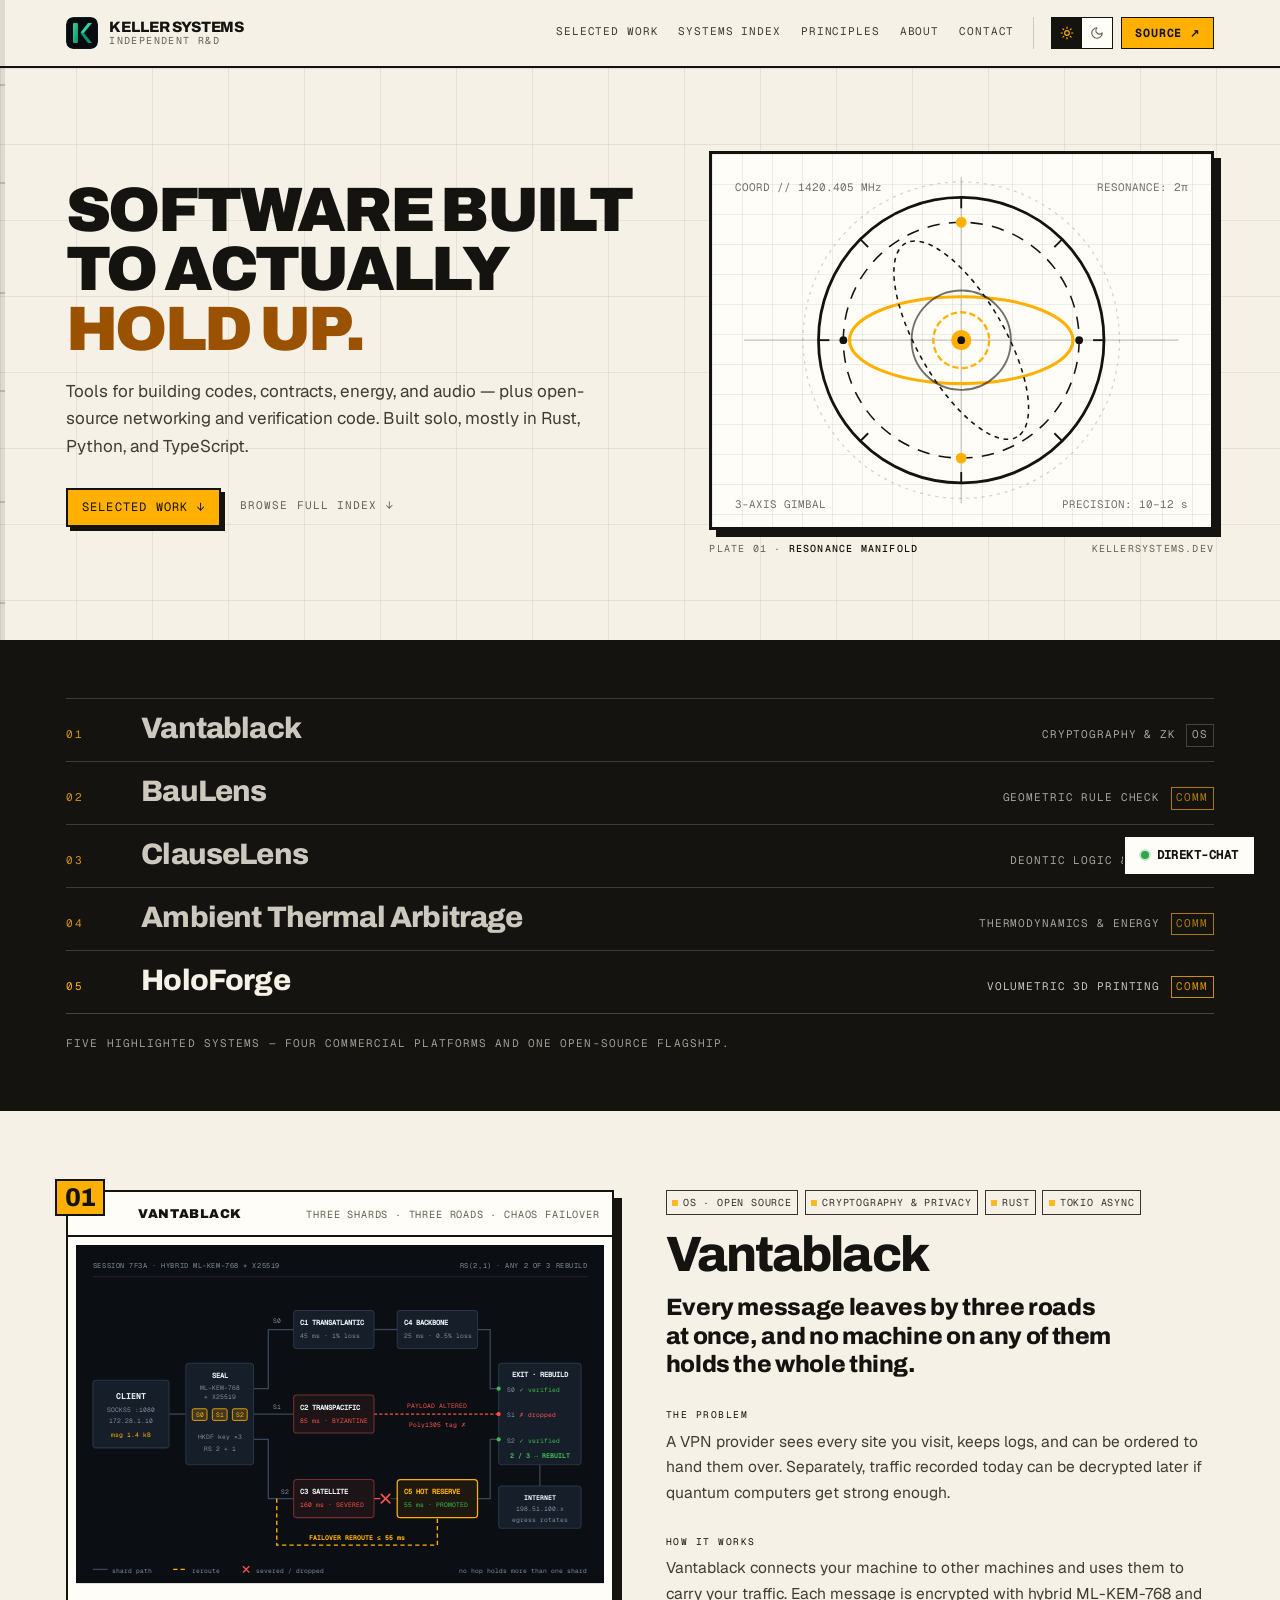
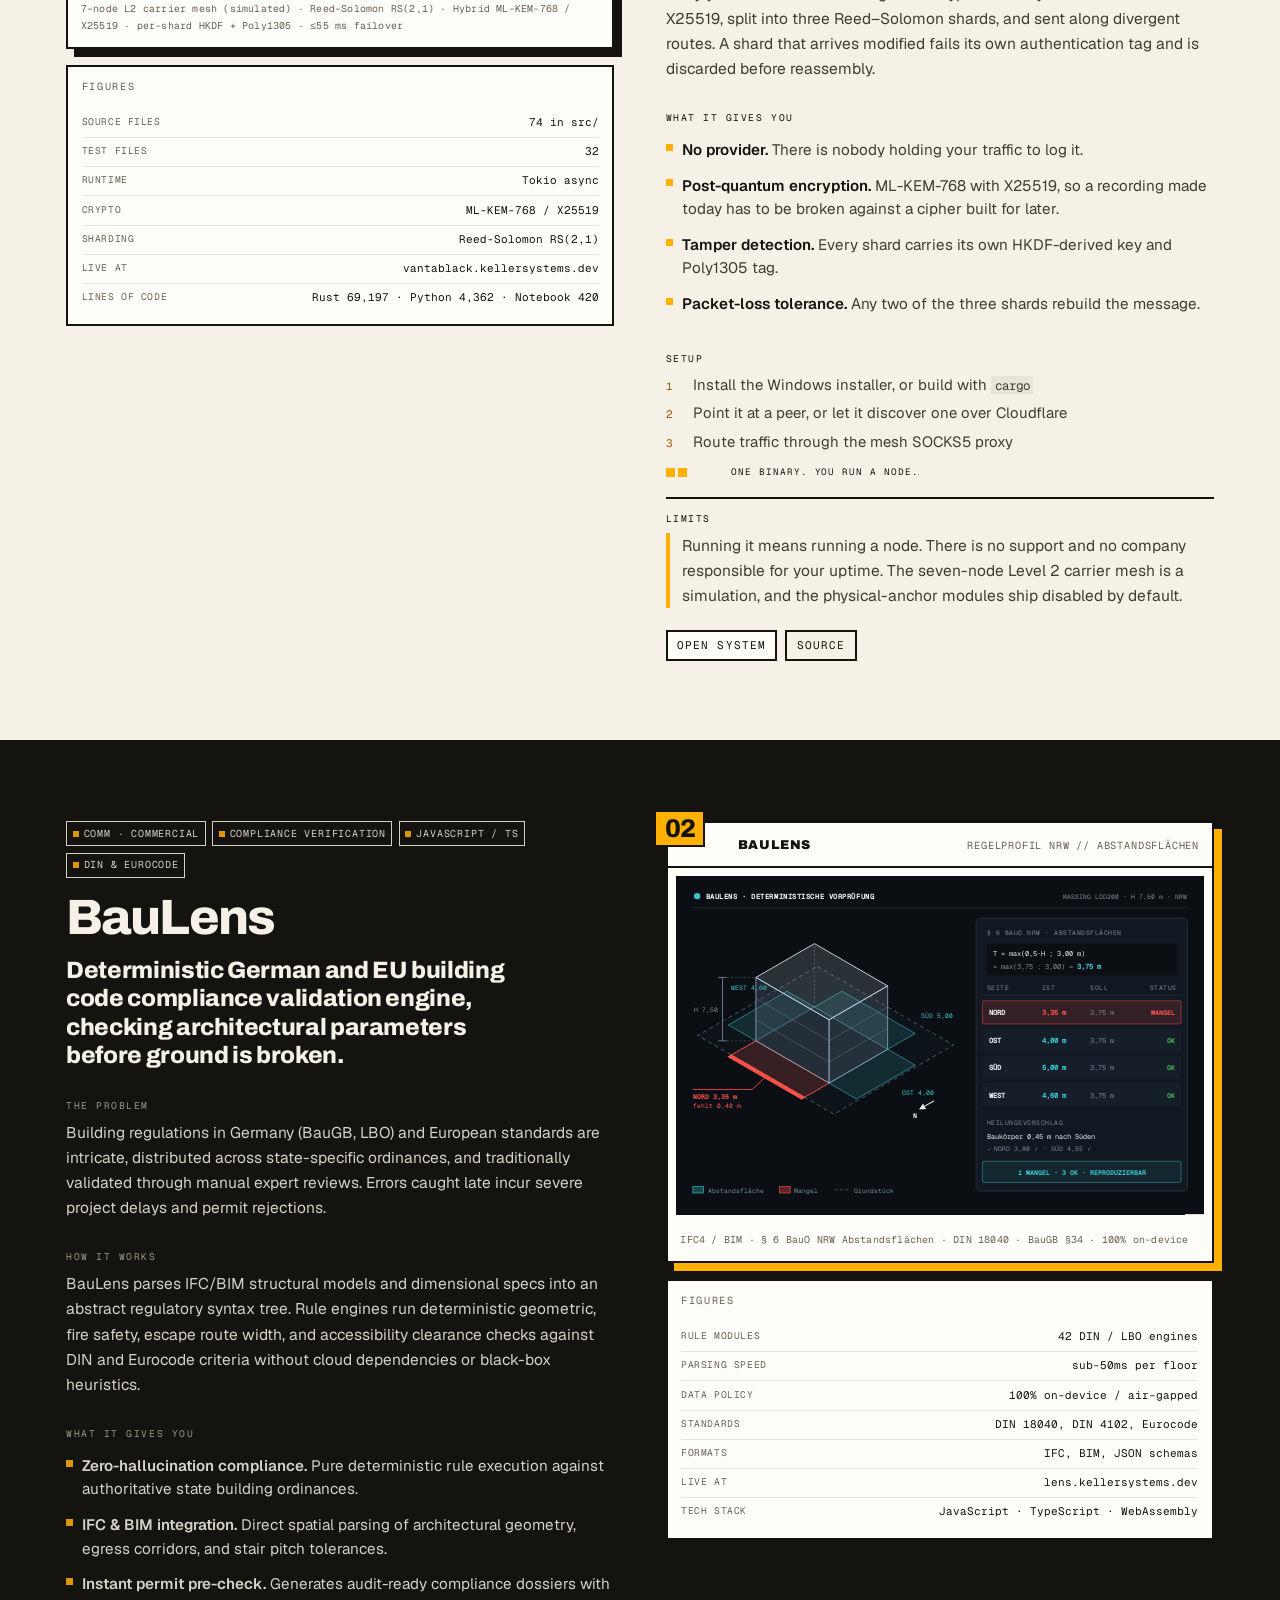
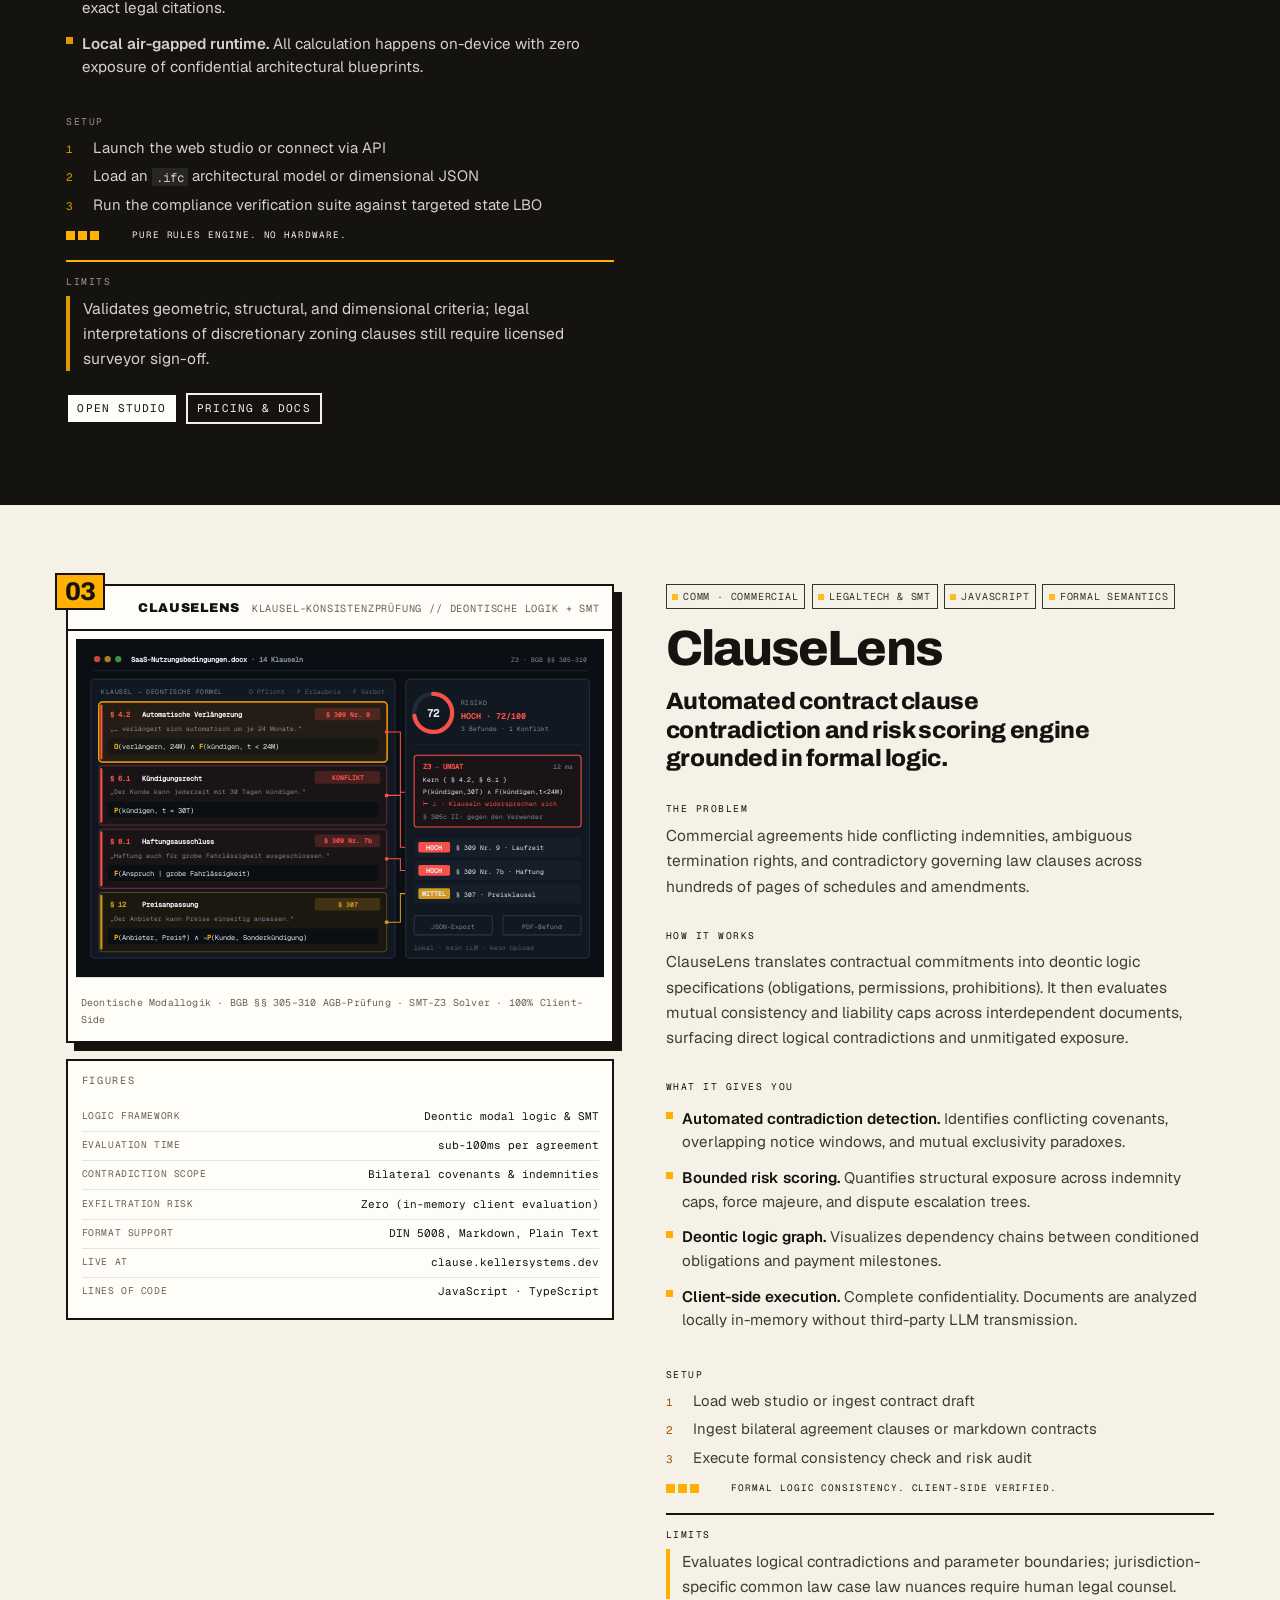
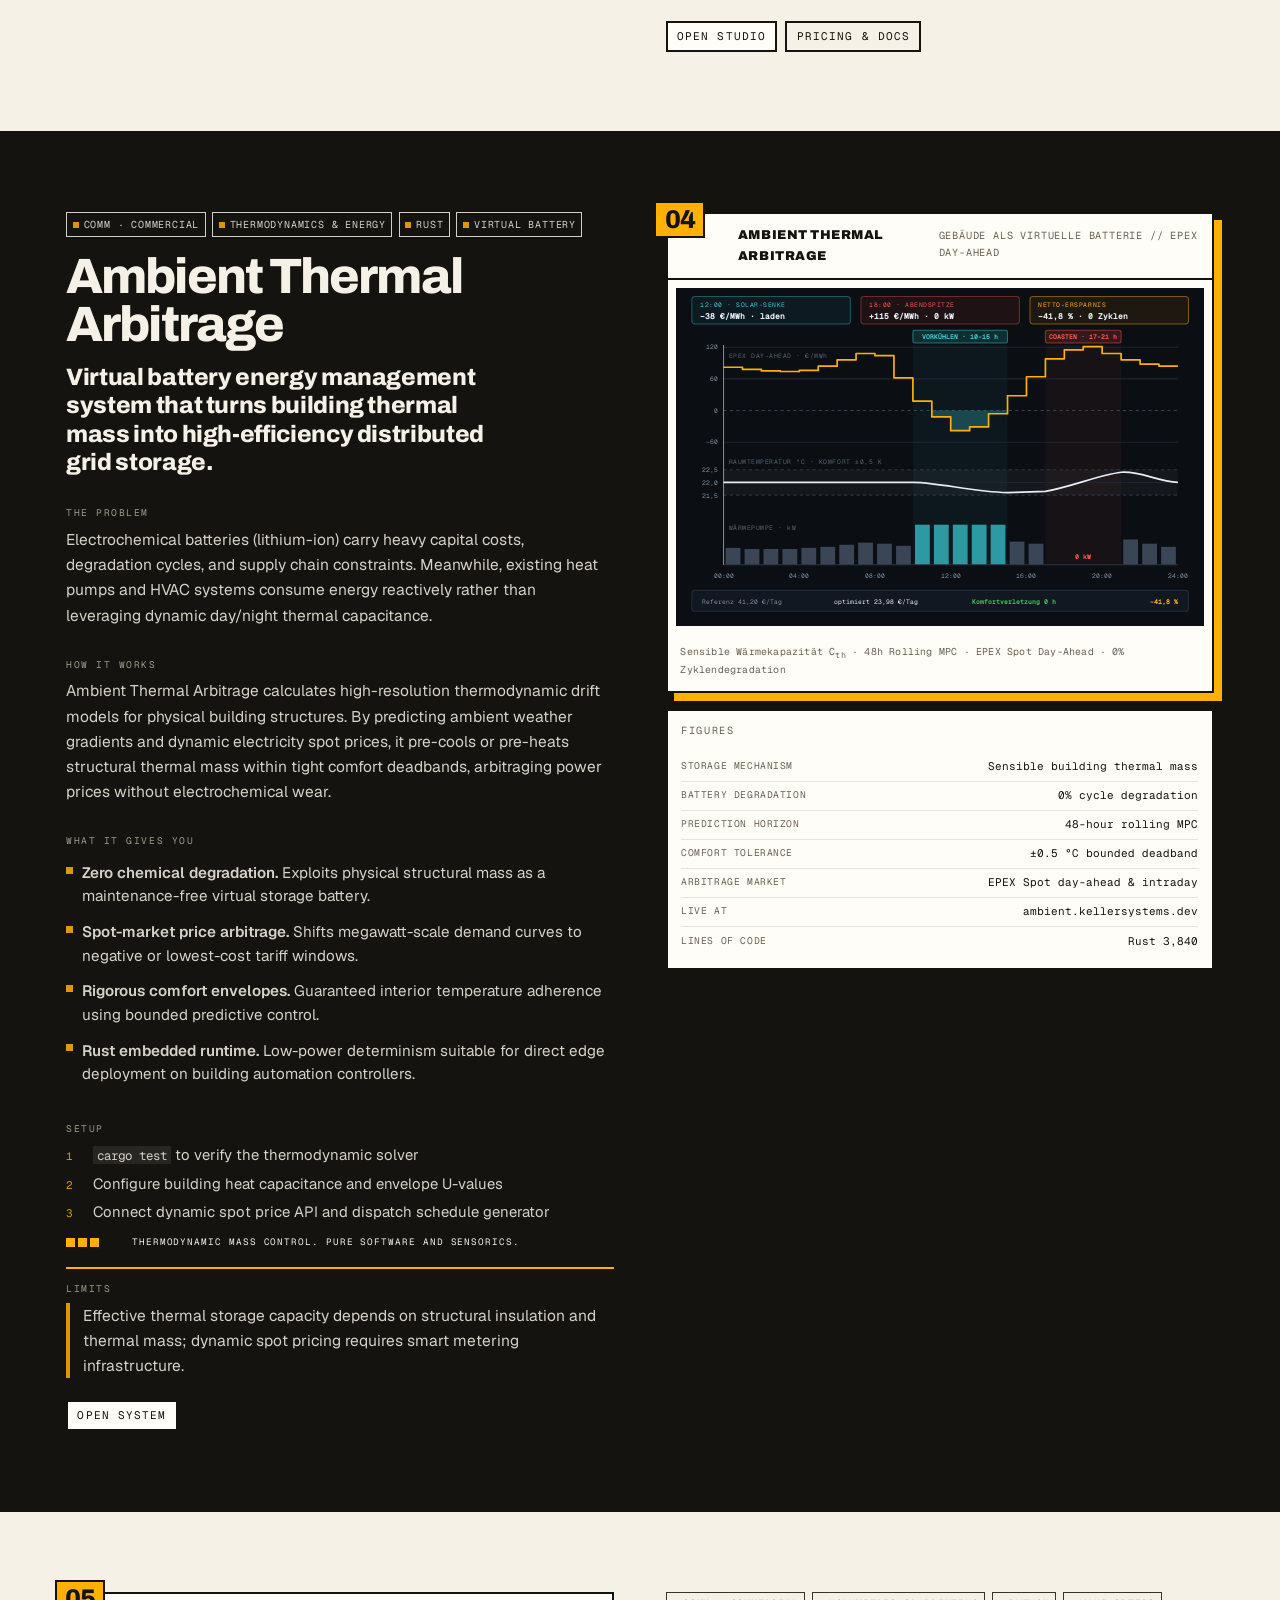
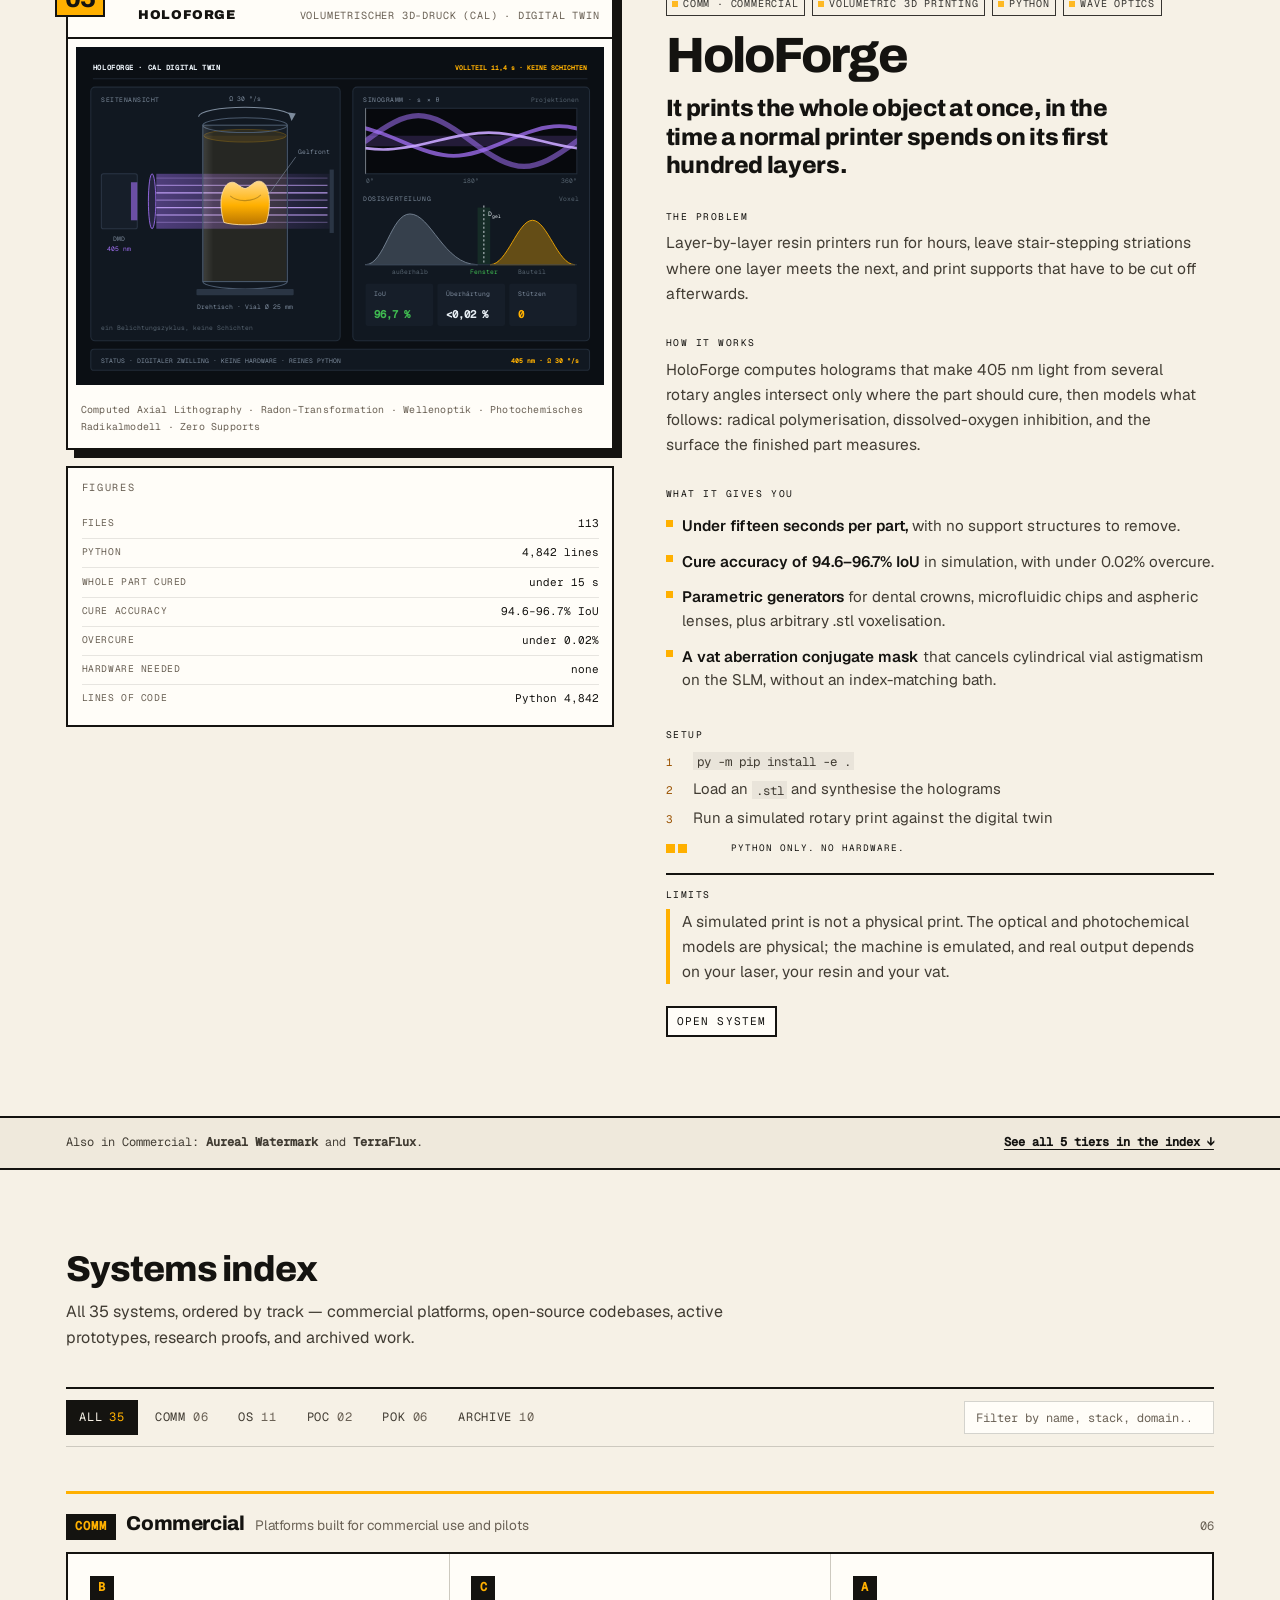
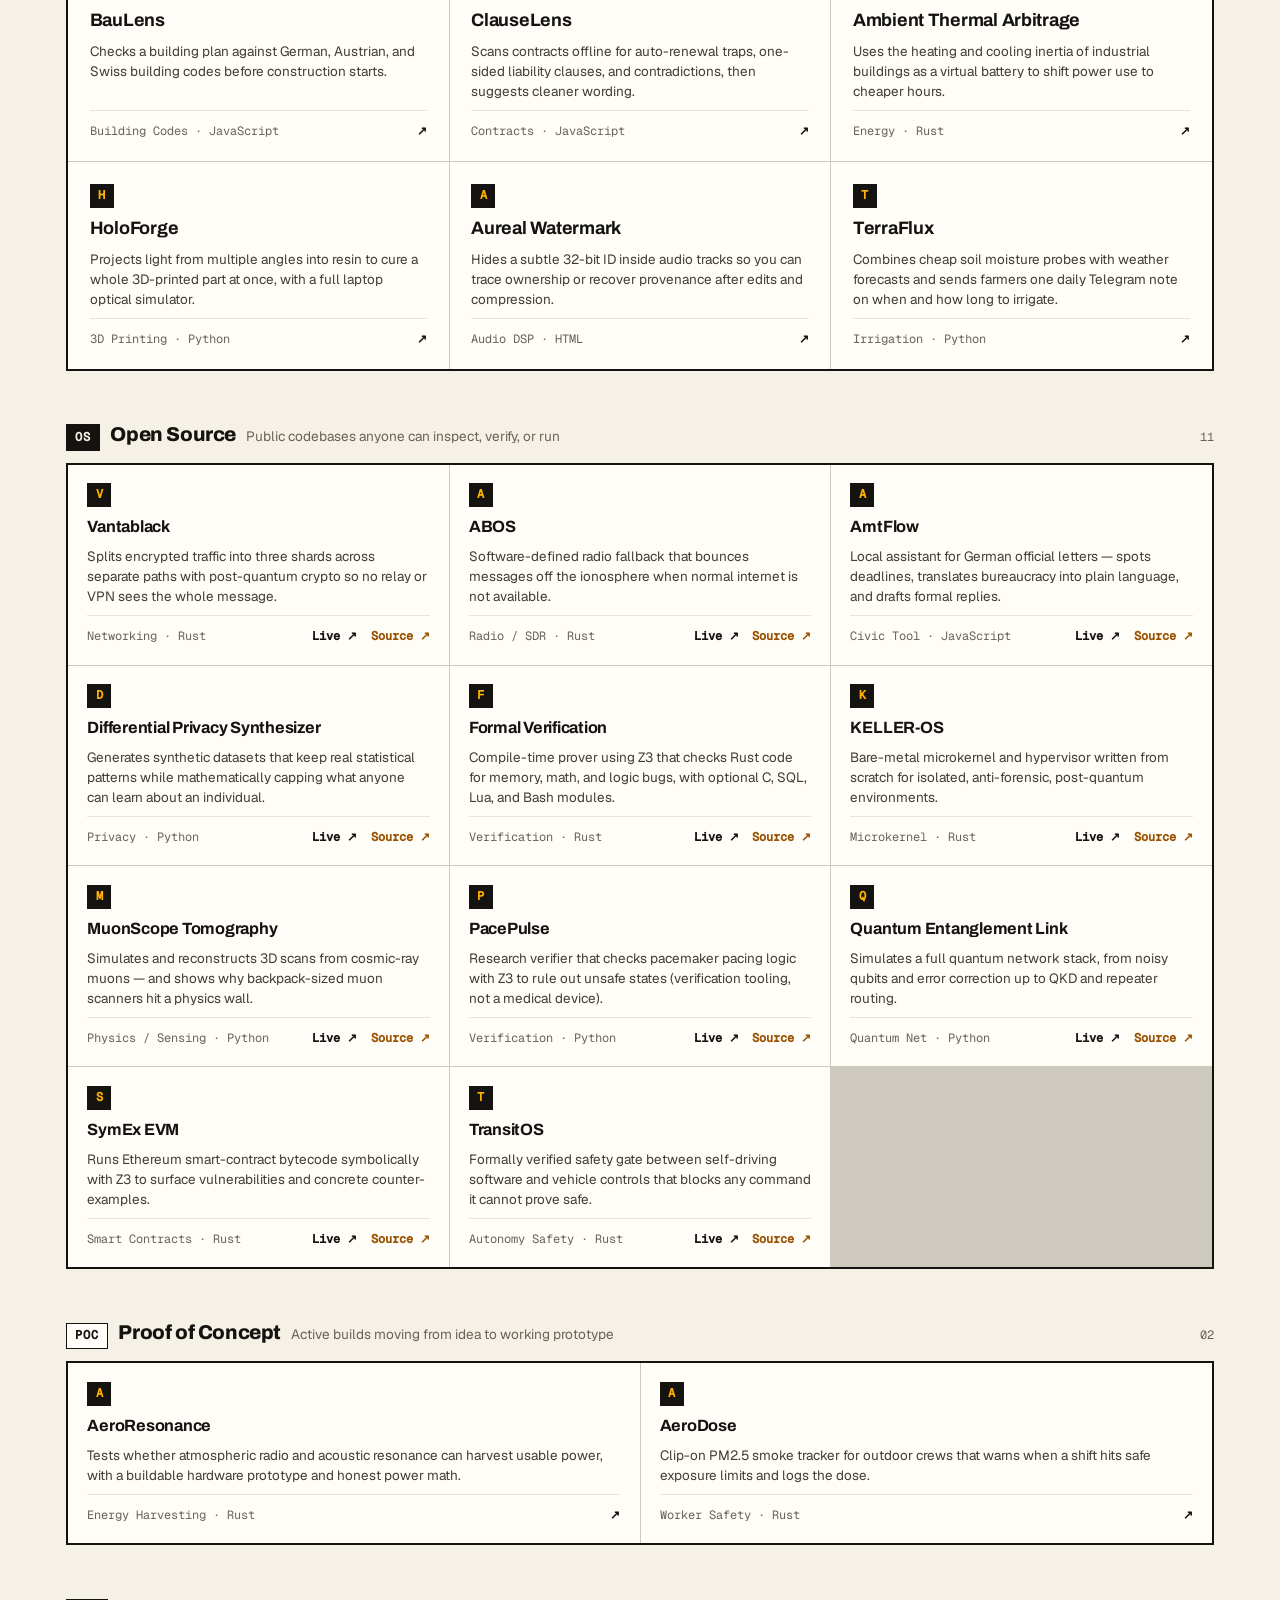
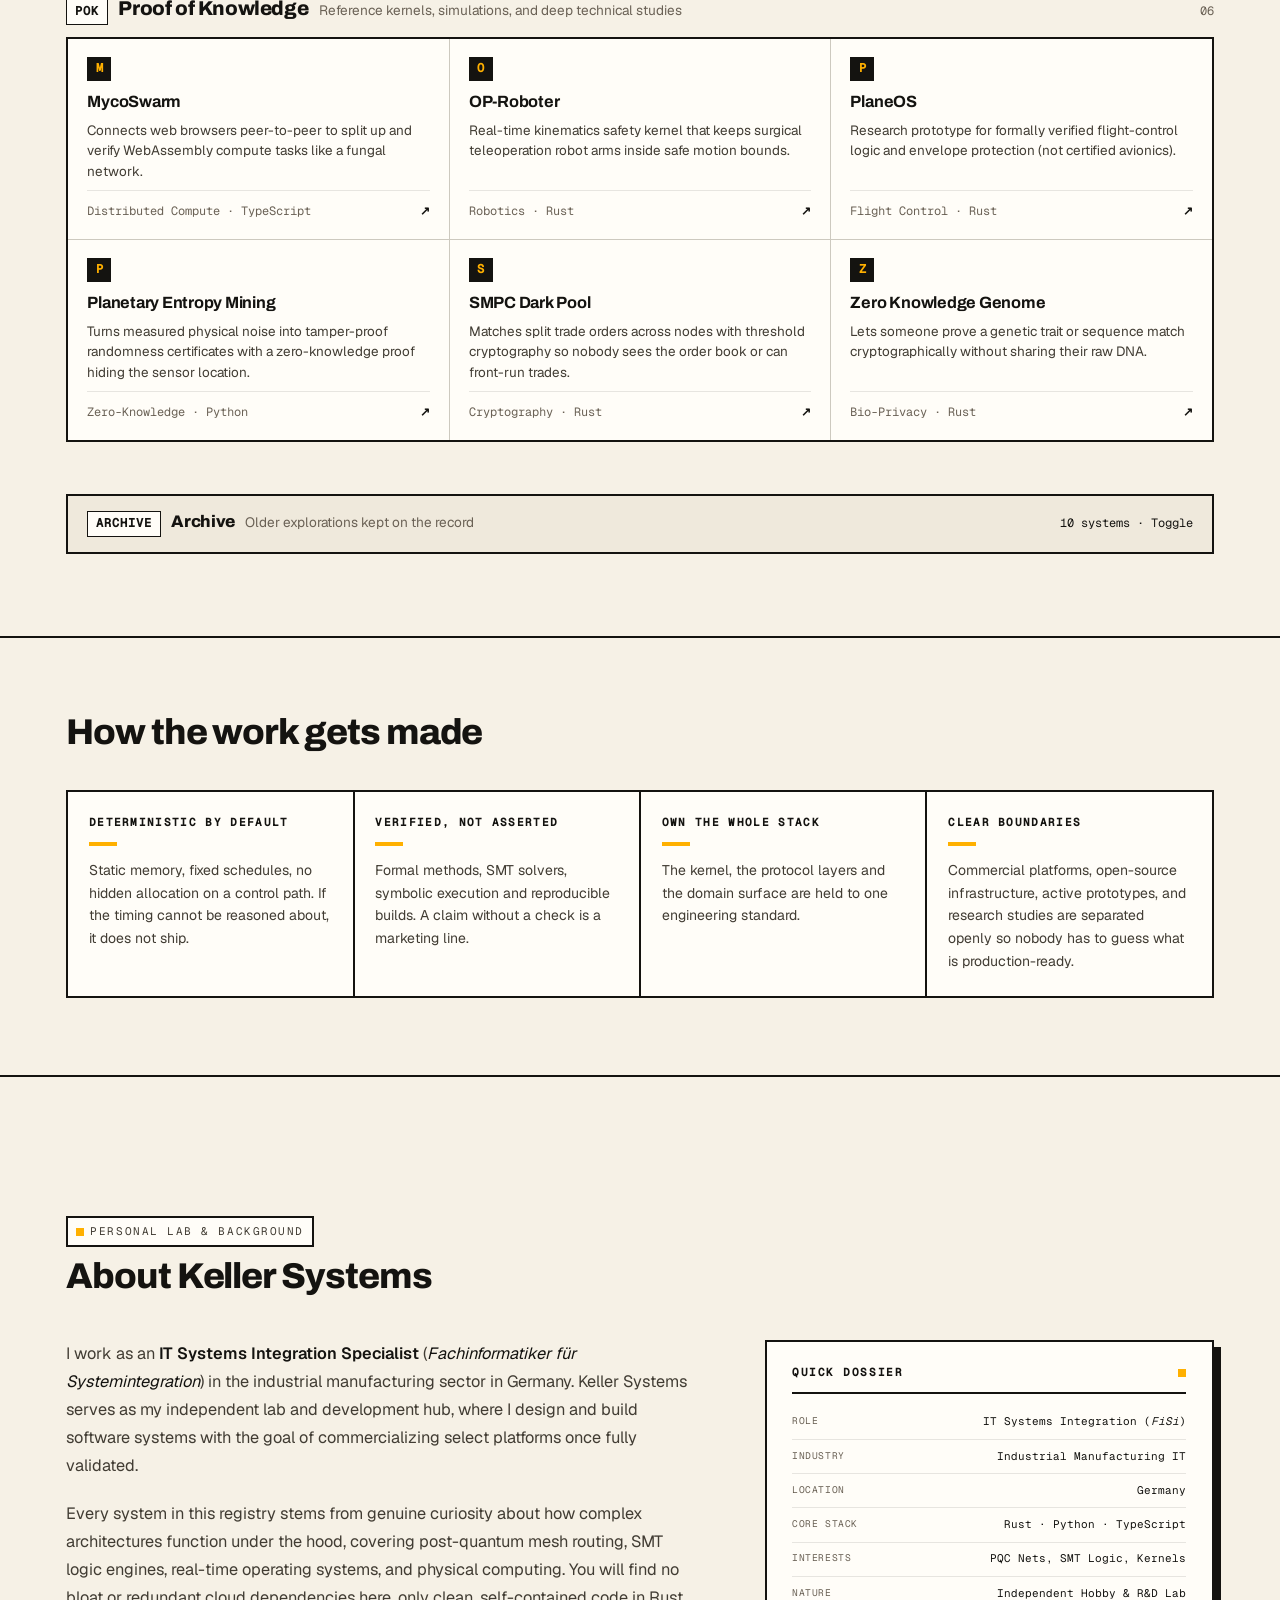
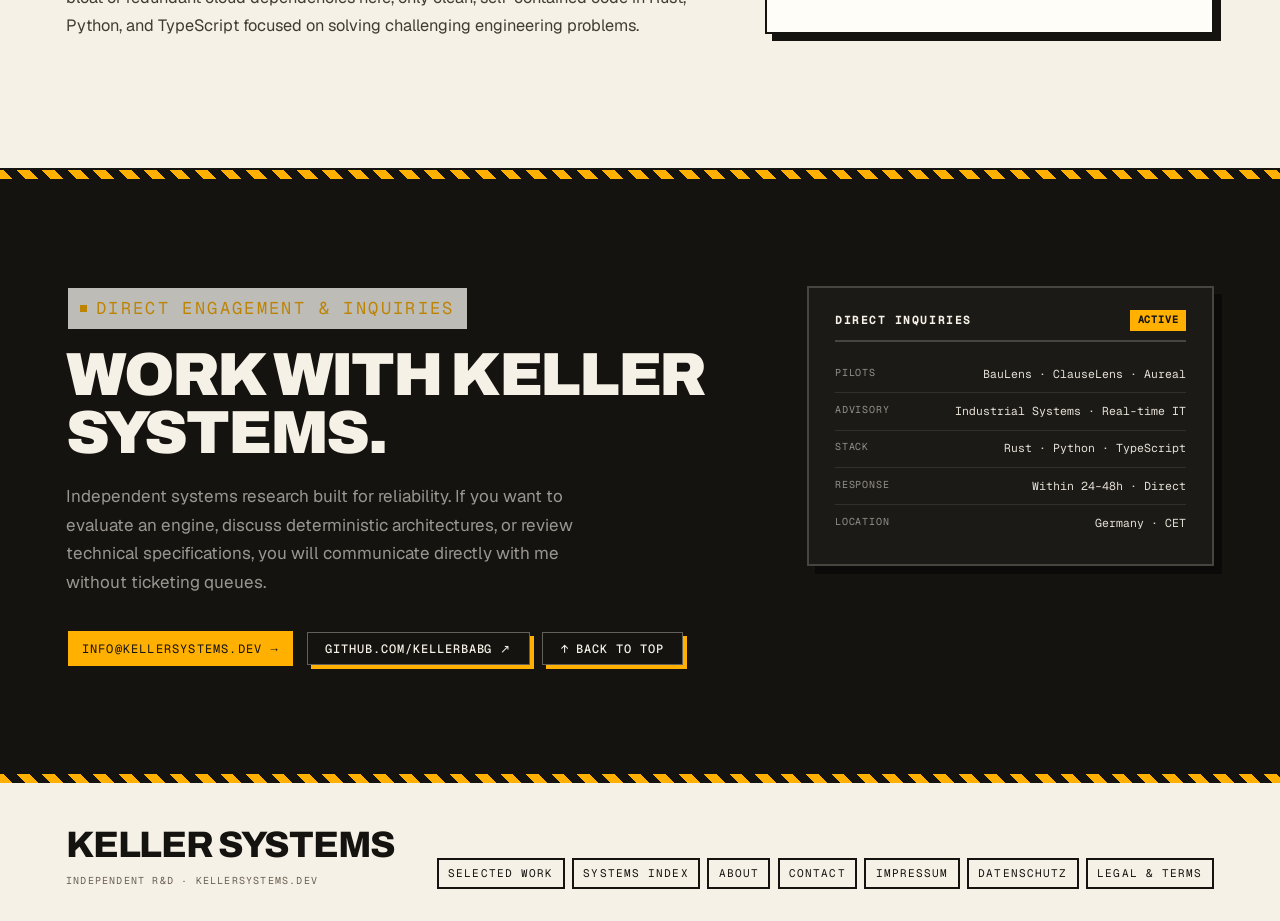
==== index.html @ 5e114389 "Replace circular theme wipe with organic paint-drop polygon transition" ====
<!DOCTYPE html>
<html lang="en">
<head>
<meta charset="UTF-8">
<meta name="viewport" content="width=device-width, initial-scale=1.0">
<title>Keller Systems | Deterministic Systems, Post-Quantum Networks, Physical Computing</title>
<link rel="icon" href="assets/icon.svg" type="image/svg+xml">
<meta name="theme-color" content="#f6f1e6" id="themeColorMeta">
<meta name="description" content="Independent research and systems engineering: post-quantum mesh routing, cosmic-ray tomography, deterministic flight control, zero-knowledge identity and passive water harvesting.">
<script>try{if(localStorage.getItem('ks-theme')==='dark'){document.documentElement.setAttribute('data-theme','dark');var m=document.getElementById('themeColorMeta');if(m)m.content='#332632';}}catch(e){}</script>
<link rel="stylesheet" href="/assets/fonts/fonts.css">
<link rel="stylesheet" href="style.css?v=14.0">
<style>
/* Embedded critical styling to guarantee instant render regardless of CDN cache */
/* CTA Architectural Styling */
#contact, .cta {
  scroll-margin-top: var(--header, 60px);
  background: var(--ink, #141310);
  color: var(--onink, #f6f1e6);
  position: relative;
  padding-block: clamp(80px, 9vw, 130px);
}
.cta::before, .cta::after {
  content: "";
  position: absolute;
  left: 0;
  right: 0;
  height: 9px;
  background: var(--stripe);
}
.cta::before { top: 0; }
.cta::after { bottom: 0; }
.cta-wrap {
  display: grid;
  gap: clamp(32px, 5vw, 64px);
  align-items: start;
}
@media (min-width: 900px) {
  .cta-wrap {
    grid-template-columns: minmax(0, 1.25fr) minmax(320px, 0.75fr);
  }
}
.tag-onink {
  color: var(--signal, #ffb000) !important;
  font-family: var(--font-mono, monospace);
  font-size: 0.6875rem;
  letter-spacing: 0.14em;
  text-transform: uppercase;
  margin-bottom: 0.9rem;
  display: inline-flex;
  align-items: center;
  gap: 0.55rem;
}
.tag-onink i {
  display: inline-block;
  width: 7px;
  height: 7px;
  background: var(--signal, #ffb000);
}
.cta h2 {
  font-family: var(--font-display, sans-serif);
  font-weight: 900;
  text-transform: uppercase;
  font-size: clamp(2.2rem, 5.2vw, 3.8rem);
  line-height: 0.96;
  letter-spacing: -0.038em;
  color: var(--paper, #f6f1e6);
  margin-bottom: 1.2rem;
}
.cta-p {
  font-size: clamp(1rem, 1.15vw, 1.125rem);
  line-height: 1.7;
  color: rgba(246, 241, 230, 0.82);
  max-width: 58ch;
  margin-bottom: 2rem;
}
.cta-actions {
  display: flex;
  flex-wrap: wrap;
  gap: 0.75rem;
  align-items: center;
}
.btn-onink {
  background: transparent;
  color: var(--paper, #f6f1e6);
  border: 1.5px solid rgba(246, 241, 230, 0.35);
  font-family: var(--font-mono, monospace);
  font-size: 0.75rem;
  font-weight: 500;
  letter-spacing: 0.08em;
  text-transform: uppercase;
  padding: 0.6rem 1.1rem;
  text-decoration: none;
  display: inline-flex;
  align-items: center;
  transition: all 0.15s ease;
}
.btn-onink:hover {
  background: var(--signal, #ffb000);
  color: var(--ink, #141310);
  border-color: var(--signal, #ffb000);
}
.cta-dossier {
  background: #1c1a16;
  border: 2px solid rgba(246, 241, 230, 0.2);
  box-shadow: 8px 8px 0 rgba(0, 0, 0, 0.45);
  padding: 1.4rem 1.6rem;
}
.cta-dossier-head {
  display: flex;
  justify-content: space-between;
  align-items: center;
  margin-bottom: 0.85rem;
  padding-bottom: 0.6rem;
  border-bottom: 2px solid rgba(246, 241, 230, 0.2);
}
.cta-dossier-title {
  font-family: var(--font-mono, monospace);
  font-size: 0.6875rem;
  letter-spacing: 0.14em;
  text-transform: uppercase;
  color: var(--paper, #f6f1e6);
  font-weight: 700;
}
.cta-dossier-badge {
  font-family: var(--font-mono, monospace);
  font-size: 0.625rem;
  letter-spacing: 0.08em;
  text-transform: uppercase;
  padding: 0.15rem 0.5rem;
  background: var(--signal, #ffb000);
  color: var(--ink, #141310);
  font-weight: 700;
}
.cta-row {
  display: flex;
  justify-content: space-between;
  gap: 0.7rem;
  padding: 0.55rem 0;
  border-bottom: 1px solid rgba(246, 241, 230, 0.1);
  font-family: var(--font-mono, monospace);
  font-size: 0.72rem;
  color: var(--paper, #f6f1e6);
}
.cta-row:last-child {
  border-bottom: 0;
}
.cta-row span:first-child {
  color: rgba(246, 241, 230, 0.55);
  letter-spacing: 0.08em;
  text-transform: uppercase;
  font-size: 0.625rem;
}
.cta-row span:last-child {
  text-align: right;
  color: rgba(246, 241, 230, 0.92);
}
</style>
<script>document.documentElement.classList.add('js');</script>
</head>
<body><!-- noscript-fallback --><noscript><style>html *{opacity:1!important;transform:none!important;filter:none!important;animation:none!important}[data-a],[data-b],.d,.o,.fade,.draw,.chapter,.step,.panel,.hlab{opacity:1!important}</style></noscript>

<a class="skip" href="#work">Skip to the work</a>

<!-- progress rail: the fill is computed by the browser, not by script -->
<div class="progress" aria-hidden="true">
  <span class="progress-fill"></span>
  <span class="progress-ticks" id="progressTicks"></span>
</div>

<!-- ============================== Header ============================== -->
<header class="top">
  <div class="wrap toprow">
    <a class="brand" href="#top">
      <span class="brandmark" aria-hidden="true"></span>
      <span class="brandname">Keller Systems<em>Independent R&amp;D</em></span>
    </a>
    <nav class="nav" aria-label="Primary">
      <div class="nav-links">
        <a href="#work">Selected work</a>
        <a href="#shelf">Systems index</a>
        <a href="#principles">Principles</a>
        <a href="#about">About</a>
        <a href="#contact">Contact</a>
      </div>
      <div class="nav-actions">
        <button class="theme-switch" id="themeToggle" type="button" aria-pressed="false" aria-label="Switch color theme" title="Switch between Light and Dusty Mauve Dark mode">
          <span class="ts-opt ts-sun" aria-hidden="true">
            <svg width="14" height="14" viewBox="0 0 24 24" fill="none" stroke="currentColor" stroke-width="2" stroke-linecap="round" stroke-linejoin="round">
              <circle cx="12" cy="12" r="4"/>
              <path d="M12 2v2M12 20v2M4.93 4.93l1.41 1.41M17.66 17.66l1.41 1.41M2 12h2M20 12h2M6.34 17.66l-1.41 1.41M19.07 4.93l-1.41 1.41"/>
            </svg>
          </span>
          <span class="ts-opt ts-moon" aria-hidden="true">
            <svg width="14" height="14" viewBox="0 0 24 24" fill="none" stroke="currentColor" stroke-width="2" stroke-linecap="round" stroke-linejoin="round">
              <path d="M12 3a6 6 0 0 0 9 9 9 9 0 1 1-9-9Z"/>
            </svg>
          </span>
        </button>
        <a class="nav-source" href="https://github.com/KELLERBABG" target="_blank" rel="noopener noreferrer">Source &#8599;</a>
      </div>
    </nav>
  </div>
</header>

<main id="top">

  <!-- ==================== Hero ==================== -->
  <section class="hero">
    <div class="wrap hero-inner">
      <div>
        <h1 class="h-lines">
          <span class="h-line">Software built</span>
          <span class="h-line">to actually</span>
          <span class="h-line"><em>hold up.</em></span>
        </h1>
        <p class="lead">
          Tools for building codes, contracts, energy, and audio &mdash; plus open-source
          networking and verification code. Built solo, mostly in Rust, Python, and TypeScript.
        </p>
        <div class="hero-cta">
          <a class="btn btn-primary" href="#work">Selected work &darr;</a>
          <a class="skipwork" href="#shelf">Browse full index &#8595;</a>
        </div>
      </div>

        <div>
          <div class="objectplate">
            <svg class="artlines" viewBox="0 0 320 240" aria-hidden="true">
              <!-- Coordinate Reticle & Precision Baseline -->
              <line x1="20" y1="120" x2="300" y2="120" stroke="var(--ink)" stroke-width="0.8" opacity="0.25"/>
              <line x1="160" y1="15" x2="160" y2="225" stroke="var(--ink)" stroke-width="0.8" opacity="0.25"/>
              <circle cx="160" cy="120" r="102" fill="none" stroke="var(--ink)" stroke-width="0.8" opacity="0.18" stroke-dasharray="2 3"/>
              
              <!-- Outer Astrolabe Scale with Precision Radial Ticks -->
              <circle cx="160" cy="120" r="92" fill="none" stroke="var(--ink)" stroke-width="1.8"/>
              <g stroke="var(--ink)" stroke-width="1.2">
                <line x1="160" y1="28" x2="160" y2="35"/>
                <line x1="160" y1="205" x2="160" y2="212"/>
                <line x1="68" y1="120" x2="75" y2="120"/>
                <line x1="245" y1="120" x2="252" y2="120"/>
                <line x1="95" y1="55" x2="100" y2="60"/>
                <line x1="225" y1="55" x2="220" y2="60"/>
                <line x1="95" y1="185" x2="100" y2="180"/>
                <line x1="225" y1="185" x2="220" y2="180"/>
              </g>

              <!-- Counter-rotating Gimbal Ring (Outer Orbit) -->
              <g class="spin-slow">
                <circle cx="160" cy="120" r="76" fill="none" stroke="var(--ink)" stroke-width="1" stroke-dasharray="8 6"/>
                <circle cx="160" cy="44" r="3.5" fill="var(--signal)"/>
                <circle cx="160" cy="196" r="3.5" fill="var(--signal)"/>
                <circle cx="84" cy="120" r="2.5" fill="var(--ink)"/>
                <circle cx="236" cy="120" r="2.5" fill="var(--ink)"/>
              </g>

              <!-- Counter-rotating Astrolabe Ellipse (Inner Precession) -->
              <g class="spin-reverse">
                <ellipse cx="160" cy="120" rx="72" ry="28" fill="none" stroke="var(--signal)" stroke-width="2"/>
                <ellipse cx="160" cy="120" rx="72" ry="28" fill="none" stroke="var(--ink)" stroke-width="1" stroke-dasharray="3 3" transform="rotate(60 160 120)"/>
              </g>

              <!-- Inner Core Resonance Focus -->
              <circle cx="160" cy="120" r="32" fill="none" stroke="var(--ink)" stroke-width="1.2" opacity="0.6"/>
              <circle cx="160" cy="120" r="18" fill="none" stroke="var(--signal)" stroke-width="1.5" stroke-dasharray="4 2"/>
              <g class="pulse-slow">
                <circle cx="160" cy="120" r="6.5" fill="var(--signal)"/>
                <circle cx="160" cy="120" r="2.5" fill="var(--ink)"/>
              </g>

              <!-- Precise Corner Metadata -->
              <text x="14" y="24" font-family="var(--font-mono)" font-size="7px" fill="var(--ink)" opacity="0.6">COORD // 1420.405 MHz</text>
              <text x="306" y="24" font-family="var(--font-mono)" font-size="7px" fill="var(--ink)" opacity="0.6" text-anchor="end">RESONANCE: 2&pi;</text>
              <text x="14" y="228" font-family="var(--font-mono)" font-size="7px" fill="var(--ink)" opacity="0.6">3-AXIS GIMBAL</text>
              <text x="306" y="228" font-family="var(--font-mono)" font-size="7px" fill="var(--ink)" opacity="0.6" text-anchor="end">PRECISION: 10&minus;12 s</text>
            </svg>
          </div>
        <p class="caption"><span>Plate 01 &middot; <b>resonance manifold</b></span><span>kellersystems.dev</span></p>
      </div>
    </div>
  </section>

  <!-- ================== Contents: selected work ================== -->
  <section class="contents" aria-label="Contents">
    <div class="contents-pin">
      <div class="wrap">
        <ol class="contents-list" id="contentsList">
          <li data-for="ch1"><span class="cnum">01</span><span class="cname"><a href="#ch1">Vantablack</a></span><span class="ctag"><span>Cryptography &amp; ZK</span><span class="ctier">OS</span></span></li>
          <li data-for="ch2"><span class="cnum">02</span><span class="cname"><a href="#ch2">BauLens</a></span><span class="ctag"><span>Geometric rule check</span><span class="ctier ctier-comm">COMM</span></span></li>
          <li data-for="ch3"><span class="cnum">03</span><span class="cname"><a href="#ch3">ClauseLens</a></span><span class="ctag"><span>Deontic Logic &amp; SMT</span><span class="ctier ctier-comm">COMM</span></span></li>
          <li data-for="ch4"><span class="cnum">04</span><span class="cname"><a href="#ch4">Ambient Thermal Arbitrage</a></span><span class="ctag"><span>Thermodynamics &amp; Energy</span><span class="ctier ctier-comm">COMM</span></span></li>
          <li data-for="ch5"><span class="cnum">05</span><span class="cname"><a href="#ch5">HoloForge</a></span><span class="ctag"><span>Volumetric 3D printing</span><span class="ctier ctier-comm">COMM</span></span></li>
        </ol>
        <p class="contents-intro">Five highlighted systems &mdash; four commercial platforms and one open-source flagship.</p>
      </div>
    </div>
  </section>

  <div id="work">




    <!-- 01 VANTABLACK -->
    <section class="chapter" id="ch1" data-index="01" data-name="Vantablack" aria-labelledby="t01">
      <div class="wrap chapter-grid">
        <div class="chapter-art">
          <span class="chapter-num" aria-hidden="true">01</span>
                                        <div class="measured">
  <div class="m-head"><b>Vantablack</b><span>Three shards &middot; three roads &middot; chaos failover</span></div>
  <svg class="tech-schematic ts" viewBox="0 0 500 320" role="img" aria-label="A message is sealed with ML-KEM-768 and X25519, split into three Reed-Solomon shards and sent over three carrier routes. One shard is altered and dropped on a failed authentication tag, the satellite route is severed and rerouted to a hot reserve, and the exit node rebuilds the message from two of three shards.">
    <rect class="bg" width="500" height="320"/>
    <text x="16" y="22" class="m sm cap">SESSION 7F3A · HYBRID ML-KEM-768 + X25519</text>
    <text x="484" y="22" class="m sm cap end">RS(2,1) · ANY 2 OF 3 REBUILD</text>
    <line x1="16" y1="30" x2="484" y2="30" class="grid"/>

    <!-- wires -->
    <path class="w" d="M88 160 H104"/>
    <path class="w" d="M168 136 H182 V80 H206"/>
    <path class="w" d="M282 80 H304"/>
    <path class="w" d="M380 80 H392 V136 H400"/>
    <path class="w" d="M168 160 H206"/>
    <path class="w-bad" d="M282 160 H400"/>
    <path class="w" d="M168 184 H182 V240 H206"/>
    <path fill="none" stroke="#f85149" stroke-width="1.2" d="M282 240 H288"/>
    <path fill="none" stroke="#2a3544" stroke-width="1.2" d="M298 240 H304"/>
    <path class="w-sig" d="M190 240 V284 H342 V258"/>
    <path class="w" d="M380 240 H392 V184 H400"/>
    <path class="w" d="M439 208 V228"/>

    <!-- packets travel under the boxes -->
    <circle class="pk pk0" r="3"/>
    <circle class="pk pk1" r="3"/>
    <circle class="pk pk2" r="3"/>

    <text x="186" y="74" class="m xs">S0</text>
    <text x="186" y="155" class="m xs">S1</text>
    <text x="194" y="236" class="m xs">S2</text>

    <!-- client -->
    <rect x="16" y="128" width="72" height="64" rx="3" class="pn2"/>
    <text x="52" y="146" class="t b md mid">CLIENT</text>
    <text x="52" y="158" class="m xs mid">SOCKS5 :1080</text>
    <text x="52" y="168" class="m xs mid">172.28.1.10</text>
    <text x="52" y="182" class="sig xs mid">msg 1.4 kB</text>

    <!-- seal + split -->
    <rect x="104" y="112" width="64" height="96" rx="3" class="pn2"/>
    <text x="136" y="126" class="t b sm mid">SEAL</text>
    <text x="136" y="137" class="m xs mid">ML-KEM-768</text>
    <text x="136" y="146" class="m xs mid">+ X25519</text>
    <g fill="rgba(255,176,0,.18)" stroke="var(--signal,#ffb000)" stroke-width=".8">
      <rect x="110" y="155" width="14" height="11" rx="1.5"/>
      <rect x="129" y="155" width="14" height="11" rx="1.5"/>
      <rect x="148" y="155" width="14" height="11" rx="1.5"/>
    </g>
    <text x="117" y="163" class="sig xs mid">S0</text>
    <text x="136" y="163" class="sig xs mid">S1</text>
    <text x="155" y="163" class="sig xs mid">S2</text>
    <text x="136" y="184" class="m xs mid">HKDF key ×3</text>
    <text x="136" y="195" class="m xs mid">RS 2 + 1</text>

    <!-- lane 0 -->
    <rect x="206" y="62" width="76" height="36" rx="3" class="pn2"/>
    <text x="212" y="76" class="t b sm">C1 TRANSATLANTIC</text>
    <text x="212" y="88" class="m xs">45 ms · 1% loss</text>
    <rect x="304" y="62" width="76" height="36" rx="3" class="pn2"/>
    <text x="310" y="76" class="t b sm">C4 BACKBONE</text>
    <text x="310" y="88" class="m xs">25 ms · 0.5% loss</text>

    <!-- lane 1 -->
    <rect x="206" y="142" width="76" height="36" rx="3" class="pn-bad"/>
    <text x="212" y="156" class="t b sm">C2 TRANSPACIFIC</text>
    <text x="212" y="168" class="bad xs">85 ms · BYZANTINE</text>
    <text x="342" y="154" class="bad xs mid">PAYLOAD ALTERED</text>
    <text x="342" y="172" class="bad xs mid">Poly1305 tag ✗</text>

    <!-- lane 2 -->
    <rect x="206" y="222" width="76" height="36" rx="3" class="pn-bad"/>
    <text x="212" y="236" class="t b sm">C3 SATELLITE</text>
    <text x="212" y="248" class="bad xs">160 ms · SEVERED</text>
    <g class="blink" stroke="#f85149" stroke-width="1.6" stroke-linecap="round">
      <line x1="289" y1="236" x2="297" y2="244"/><line x1="289" y1="244" x2="297" y2="236"/>
    </g>
    <rect x="304" y="222" width="76" height="36" rx="3" class="pn-sig"/>
    <text x="310" y="236" class="sig b sm">C5 HOT RESERVE</text>
    <text x="310" y="248" class="ok xs">55 ms · PROMOTED</text>
    <text x="266" y="279" class="sig xs mid b">FAILOVER REROUTE ≤ 55 ms</text>

    <!-- exit -->
    <rect x="400" y="112" width="78" height="96" rx="3" class="pn2"/>
    <text x="439" y="125" class="t b sm mid">EXIT · REBUILD</text>
    <circle cx="400" cy="136" r="2" fill="#3fb950"/>
    <circle cx="400" cy="160" r="2" fill="#f85149"/>
    <circle cx="400" cy="184" r="2" fill="#3fb950"/>
    <text x="408" y="139" class="m xs">S0 <tspan class="ok">✓ verified</tspan></text>
    <text x="408" y="163" class="m xs">S1 <tspan class="bad">✗ dropped</tspan></text>
    <text x="408" y="187" class="m xs">S2 <tspan class="ok">✓ verified</tspan></text>
    <text x="439" y="202" class="ok b xs mid">2 / 3 → REBUILT</text>

    <!-- egress -->
    <rect x="400" y="228" width="78" height="40" rx="3" class="pn2"/>
    <text x="439" y="241" class="t b xs mid">INTERNET</text>
    <text x="439" y="252" class="m xs mid">198.51.100.x</text>
    <text x="439" y="262" class="m xs mid">egress rotates</text>

    <!-- legend -->
    <line x1="16" y1="307" x2="30" y2="307" class="w"/>
    <text x="34" y="310" class="m xs">shard path</text>
    <line x1="92" y1="307" x2="106" y2="307" class="w-sig"/>
    <text x="110" y="310" class="m xs">reroute</text>
    <g stroke="#f85149" stroke-width="1.2"><line x1="158" y1="304" x2="164" y2="310"/><line x1="158" y1="310" x2="164" y2="304"/></g>
    <text x="170" y="310" class="m xs">severed / dropped</text>
    <text x="484" y="310" class="m xs end">no hop holds more than one shard</text>
  </svg>
  <div class="m-foot">7-node L2 carrier mesh (simulated) &middot; Reed&ndash;Solomon RS(2,1) &middot; Hybrid ML-KEM-768 / X25519 &middot; per-shard HKDF + Poly1305 &middot; &le;55&nbsp;ms failover</div>
</div>
<div class="docket">
            <h4>Figures</h4>
            <div class="fr"><span>Source files</span><span>74 in src/</span></div><div class="fr"><span>Test files</span><span>32</span></div><div class="fr"><span>Runtime</span><span>Tokio async</span></div><div class="fr"><span>Crypto</span><span>ML-KEM-768 / X25519</span></div><div class="fr"><span>Sharding</span><span>Reed-Solomon RS(2,1)</span></div><div class="fr"><span>Live at</span><span>vantablack.kellersystems.dev</span></div>
            <div class="fr"><span>Lines of code</span><span>Rust 69,197 &middot; Python 4,362 &middot; Notebook 420</span></div>
          </div>
        </div>
        <div class="chapter-body">
          <div class="meta"><span class="chip">OS &middot; Open Source</span><span class="chip">Cryptography &amp; privacy</span><span class="chip">Rust</span><span class="chip">Tokio async</span></div>
          <h2 id="t01">Vantablack</h2>
          <p class="lede">Every message leaves by three roads at once, and no machine on any of them holds the whole thing.</p>
          <div class="blk"><h4>The problem</h4><p>A VPN provider sees every site you visit, keeps logs, and can be ordered to hand them over. Separately, traffic recorded today can be decrypted later if quantum computers get strong enough.</p></div>
          <div class="blk"><h4>How it works</h4><p>Vantablack connects your machine to other machines and uses them to carry your traffic. Each message is encrypted with hybrid ML-KEM-768 and X25519, split into three Reed&#8211;Solomon shards, and sent along divergent routes. A shard that arrives modified fails its own authentication tag and is discarded before reassembly.</p></div>
          <div class="blk"><h4>What it gives you</h4><ul class="gives"><li><b>No provider.</b> There is nobody holding your traffic to log it.</li><li><b>Post-quantum encryption.</b> ML-KEM-768 with X25519, so a recording made today has to be broken against a cipher built for later.</li><li><b>Tamper detection.</b> Every shard carries its own HKDF-derived key and Poly1305 tag.</li><li><b>Packet-loss tolerance.</b> Any two of the three shards rebuild the message.</li></ul></div>
          <div class="blk"><h4>Setup</h4><div class="steps"><div class="step"><span class="sn">1</span><span>Install the Windows installer, or build with <code>cargo</code></span></div><div class="step"><span class="sn">2</span><span>Point it at a peer, or let it discover one over Cloudflare</span></div><div class="step"><span class="sn">3</span><span>Route traffic through the mesh SOCKS5 proxy</span></div></div>
            <div class="diff"><span class="dots"><i class="on"></i><i class="on"></i><i class=""></i><i class=""></i><i class=""></i></span>One binary. You run a node.</div></div>
          <div class="blk limits"><h4>Limits</h4><p>Running it means running a node. There is no support and no company responsible for your uptime. The seven-node Level 2 carrier mesh is a simulation, and the physical-anchor modules ship disabled by default.</p></div>
          <div class="chapter-links"><a class="btn btn-sm" href="https://vantablack.kellersystems.dev" target="_blank" rel="noopener noreferrer">Open system</a><a class="btn btn-quiet btn-sm" href="https://github.com/KELLERBABG/Vantablack" target="_blank" rel="noopener noreferrer">Source</a></div>
        </div>
      </div>
    </section>
    <!-- 02 BAULENS -->
    <section class="chapter chapter-dark" id="ch2" data-index="02" data-name="BauLens" aria-labelledby="t02">
      <div class="wrap chapter-grid">
        <div class="chapter-art">
          <span class="chapter-num" aria-hidden="true">02</span>
                                        <div class="measured">
  <div class="m-head"><b>BauLens</b><span>Regelprofil NRW // Abstandsfl&auml;chen</span></div>
  <svg class="tech-schematic ts" viewBox="0 0 500 320" role="img" aria-label="Isometric LOD200 massing, 7.50 m high, with setback areas on all four sides. The north setback crosses the plot boundary by 0.40 m: 3.35 m present, 3.75 m required, flagged as a defect. East, south and west pass.">
    <rect class="bg" width="500" height="320"/>
    <circle cx="20" cy="19" r="3" class="cy"/>
    <text x="28" y="22" class="t b sm cap">BAULENS · DETERMINISTISCHE VORPRÜFUNG</text>
    <text x="484" y="22" class="m xs end">MASSING LOD200 · H 7,50 m · NRW</text>
    <line x1="16" y1="30" x2="484" y2="30" class="grid"/>

    <!-- plot boundary -->
    <polygon points="133.8,85.6 262.6,160 149.4,225.4 20.5,151" fill="rgba(57,197,207,.025)" stroke="#3d4a5a" stroke-width="1" stroke-dasharray="4 3"/>

    <!-- setback areas (Abstandsflächen) -->
    <g fill="rgba(57,197,207,.13)" stroke="rgba(57,197,207,.65)" stroke-width=".8">
      <polygon points="131,124 200.3,164 226.3,149 157,109"/>
      <polygon points="131,124 75.6,156 49.6,141 105,109"/>
      <polygon points="200.3,164 226.3,179 170.8,211 144.9,196"/>
    </g>
    <polygon points="75.6,156 144.9,196 118.9,211 49.6,171" fill="rgba(248,81,73,.18)" stroke="#f85149" stroke-width=".9"/>
    <polygon class="pulse" points="52.4,169.4 121.6,209.4 118.9,211 49.6,171" fill="#f85149" stroke="#f85149" stroke-width="1"/>

    <!-- hidden edges -->
    <g stroke="#4b5a6d" stroke-width=".7" stroke-dasharray="2 2">
      <line x1="131" y1="124" x2="200.3" y2="164"/>
      <line x1="131" y1="124" x2="75.6" y2="156"/>
      <line x1="131" y1="124" x2="131" y2="64"/>
    </g>
    <!-- massing -->
    <polygon points="75.6,156 144.9,196 144.9,136 75.6,96" fill="rgba(90,108,130,.30)" stroke="#8da0b5" stroke-width=".8"/>
    <polygon points="200.3,164 144.9,196 144.9,136 200.3,104" fill="rgba(120,140,165,.24)" stroke="#8da0b5" stroke-width=".8"/>
    <polygon points="131,64 200.3,104 144.9,136 75.6,96" fill="rgba(200,214,229,.16)" stroke="#c8d6e5" stroke-width=".9"/>
    <g stroke="#8da0b5" stroke-width=".5" opacity=".6">
      <line x1="200.3" y1="144" x2="144.9" y2="176"/><line x1="75.6" y1="136" x2="144.9" y2="176"/>
      <line x1="200.3" y1="124" x2="144.9" y2="156"/><line x1="75.6" y1="116" x2="144.9" y2="156"/>
    </g>

    <!-- height dimension -->
    <g stroke="#7d8b9c" stroke-width=".8">
      <line x1="44" y1="96" x2="44" y2="156"/>
      <line x1="40" y1="96" x2="48" y2="96"/><line x1="40" y1="156" x2="48" y2="156"/>
    </g>
    <g stroke="#4b5a6d" stroke-width=".6" stroke-dasharray="2 2">
      <line x1="48" y1="96" x2="75" y2="96"/><line x1="48" y1="156" x2="75" y2="156"/>
    </g>
    <text x="40" y="129" class="m xs end">H 7,50</text>

    <!-- side labels -->
    <polyline points="86,189 72,202 16,202" fill="none" stroke="#f85149" stroke-width=".8"/>
    <text x="16" y="211" class="bad b xs">NORD 3,35 m</text>
    <text x="16" y="220" class="bad xs">fehlt 0,40 m</text>
    <text x="214" y="207" class="cy xs">OST 4,00</text>
    <text x="232" y="134" class="cy xs">SÜD 5,00</text>
    <text x="52" y="108" class="cy xs">WEST 4,60</text>

    <!-- compass -->
    <line x1="244" y1="213" x2="235" y2="218" stroke="#e6edf3" stroke-width="1"/>
    <polygon points="230,221 236.7,220.6 233.7,215.4" fill="#e6edf3"/>
    <text x="224" y="229" class="t b xs">N</text>

    <!-- legend -->
    <rect x="16" y="294" width="10" height="6" fill="rgba(57,197,207,.3)" stroke="#39c5cf" stroke-width=".6"/>
    <text x="30" y="300" class="m xs">Abstandsfläche</text>
    <rect x="98" y="294" width="10" height="6" fill="rgba(248,81,73,.35)" stroke="#f85149" stroke-width=".6"/>
    <text x="112" y="300" class="m xs">Mangel</text>
    <line x1="150" y1="297" x2="164" y2="297" stroke="#3d4a5a" stroke-dasharray="3 2"/>
    <text x="168" y="300" class="m xs">Grundstück</text>

    <!-- results panel -->
    <rect x="284" y="40" width="200" height="258" rx="4" class="pn"/>
    <text x="294" y="56" class="m xs cap">§ 6 BAUO NRW · ABSTANDSFLÄCHEN</text>
    <rect x="294" y="64" width="180" height="30" rx="2" fill="#0b0f14"/>
    <text x="300" y="76" class="t sm">T = max(0,5·H ; 3,00 m)</text>
    <text x="300" y="88" class="m sm">  = max(3,75 ; 3,00) = <tspan class="cy b">3,75 m</tspan></text>

    <text x="294" y="108" class="m xs cap">SEITE</text>
    <text x="346" y="108" class="m xs cap">IST</text>
    <text x="392" y="108" class="m xs cap">SOLL</text>
    <text x="474" y="108" class="m xs cap end">STATUS</text>
    <line x1="290" y1="113" x2="478" y2="113" class="grid"/>

    <rect x="290" y="118" width="188" height="22" rx="2" fill="rgba(248,81,73,.14)" stroke="rgba(248,81,73,.45)"/>
    <text x="296" y="132" class="t b sm">NORD</text><text x="346" y="132" class="bad b sm">3,35 m</text><text x="392" y="132" class="m sm">3,75 m</text><text x="472" y="132" class="bad b xs end">MANGEL</text>
    <rect x="290" y="144" width="188" height="22" rx="2" fill="#161e29"/>
    <text x="296" y="158" class="t b sm">OST</text><text x="346" y="158" class="cy b sm">4,00 m</text><text x="392" y="158" class="m sm">3,75 m</text><text x="472" y="158" class="ok b xs end">OK</text>
    <rect x="290" y="170" width="188" height="22" rx="2" fill="#161e29"/>
    <text x="296" y="184" class="t b sm">SÜD</text><text x="346" y="184" class="cy b sm">5,00 m</text><text x="392" y="184" class="m sm">3,75 m</text><text x="472" y="184" class="ok b xs end">OK</text>
    <rect x="290" y="196" width="188" height="22" rx="2" fill="#161e29"/>
    <text x="296" y="210" class="t b sm">WEST</text><text x="346" y="210" class="cy b sm">4,60 m</text><text x="392" y="210" class="m sm">3,75 m</text><text x="472" y="210" class="ok b xs end">OK</text>

    <text x="294" y="236" class="m xs cap">HEILUNGSVORSCHLAG</text>
    <text x="294" y="249" class="t sm">Baukörper 0,45 m nach Süden</text>
    <text x="294" y="260" class="m xs">→ NORD 3,80 ✓ · SÜD 4,55 ✓</text>
    <rect x="290" y="270" width="188" height="20" rx="2" fill="rgba(57,197,207,.08)" stroke="rgba(57,197,207,.4)"/>
    <text x="384" y="283" class="cy b xs mid">1 MANGEL · 3 OK · REPRODUZIERBAR</text>
  </svg>
  <div class="m-foot">IFC4 / BIM &middot; &sect; 6 BauO NRW Abstandsfl&auml;chen &middot; DIN 18040 &middot; BauGB &sect;34 &middot; 100% on-device</div>
</div>
<div class="docket">
            <h4>Figures</h4>
            <div class="fr"><span>Rule modules</span><span>42 DIN / LBO engines</span></div><div class="fr"><span>Parsing speed</span><span>sub-50ms per floor</span></div><div class="fr"><span>Data policy</span><span>100% on-device / air-gapped</span></div><div class="fr"><span>Standards</span><span>DIN 18040, DIN 4102, Eurocode</span></div><div class="fr"><span>Formats</span><span>IFC, BIM, JSON schemas</span></div><div class="fr"><span>Live at</span><span>lens.kellersystems.dev</span></div>
            <div class="fr"><span>Tech stack</span><span>JavaScript &middot; TypeScript &middot; WebAssembly</span></div>
          </div>
        </div>
        <div class="chapter-body">
          <div class="meta"><span class="chip">COMM &middot; Commercial</span><span class="chip">Compliance verification</span><span class="chip">JavaScript / TS</span><span class="chip">DIN &amp; Eurocode</span></div>
          <h2 id="t02">BauLens</h2>
          <p class="lede">Deterministic German and EU building code compliance validation engine, checking architectural parameters before ground is broken.</p>
          <div class="blk"><h4>The problem</h4><p>Building regulations in Germany (BauGB, LBO) and European standards are intricate, distributed across state-specific ordinances, and traditionally validated through manual expert reviews. Errors caught late incur severe project delays and permit rejections.</p></div>
          <div class="blk"><h4>How it works</h4><p>BauLens parses IFC/BIM structural models and dimensional specs into an abstract regulatory syntax tree. Rule engines run deterministic geometric, fire safety, escape route width, and accessibility clearance checks against DIN and Eurocode criteria without cloud dependencies or black-box heuristics.</p></div>
          <div class="blk"><h4>What it gives you</h4><ul class="gives"><li><b>Zero-hallucination compliance.</b> Pure deterministic rule execution against authoritative state building ordinances.</li><li><b>IFC &amp; BIM integration.</b> Direct spatial parsing of architectural geometry, egress corridors, and stair pitch tolerances.</li><li><b>Instant permit pre-check.</b> Generates audit-ready compliance dossiers with exact legal citations.</li><li><b>Local air-gapped runtime.</b> All calculation happens on-device with zero exposure of confidential architectural blueprints.</li></ul></div>
          <div class="blk"><h4>Setup</h4><div class="steps"><div class="step"><span class="sn">1</span><span>Launch the web studio or connect via API</span></div><div class="step"><span class="sn">2</span><span>Load an <code>.ifc</code> architectural model or dimensional JSON</span></div><div class="step"><span class="sn">3</span><span>Run the compliance verification suite against targeted state LBO</span></div></div>
            <div class="diff"><span class="dots"><i class="on"></i><i class="on"></i><i class="on"></i><i class=""></i><i class=""></i></span>Pure rules engine. No hardware.</div></div>
          <div class="blk limits"><h4>Limits</h4><p>Validates geometric, structural, and dimensional criteria; legal interpretations of discretionary zoning clauses still require licensed surveyor sign-off.</p></div>
          <div class="chapter-links"><a class="btn btn-sm" href="https://lens.kellersystems.dev" target="_blank" rel="noopener noreferrer">Open Studio</a><a class="btn btn-quiet btn-sm" href="https://lens.kellersystems.dev/pricing/" target="_blank" rel="noopener noreferrer">Pricing &amp; Docs</a></div>
        </div>
      </div>
    </section>

    <!-- 03 CLAUSELENS -->
    <section class="chapter" id="ch3" data-index="03" data-name="ClauseLens" aria-labelledby="t03">
      <div class="wrap chapter-grid">
        <div class="chapter-art">
          <span class="chapter-num" aria-hidden="true">03</span>
                                        <div class="measured">
  <div class="m-head"><b>ClauseLens</b><span>Klausel-Konsistenzprüfung // Deontische Logik + SMT</span></div>
  <svg class="tech-schematic ts" viewBox="0 0 500 320" role="img" aria-label="Contract clauses translated into deontic formulas of obligation, permission and prohibition. The Z3 solver returns UNSAT for clauses 4.2 and 6.1, which contradict each other. Risk score 72 of 100 with three findings under BGB sections 307 and 309.">
    <rect class="bg" width="500" height="320"/>
    <circle cx="20" cy="19" r="3" fill="#f85149" opacity=".8"/>
    <circle cx="30" cy="19" r="3" fill="#d29922" opacity=".8"/>
    <circle cx="40" cy="19" r="3" fill="#3fb950" opacity=".8"/>
    <text x="52" y="22" class="t b sm">SaaS-Nutzungsbedingungen.docx<tspan class="m"> · 14 Klauseln</tspan></text>
    <text x="484" y="22" class="m xs end">Z3 · BGB §§ 305–310</text>
    <line x1="16" y1="30" x2="484" y2="30" class="grid"/>

    <!-- clause → formula -->
    <rect x="14" y="38" width="288" height="264" rx="4" class="pn"/>
    <text x="24" y="52" class="m xs cap">KLAUSEL → DEONTISCHE FORMEL</text>
    <text x="292" y="52" class="d xs end">O Pflicht · P Erlaubnis · F Verbot</text>

    <g>
      <rect x="22" y="60" width="272" height="56" rx="3" fill="#1a1417" stroke="rgba(248,81,73,.35)"/>
      <rect x="23" y="62"  width="2" height="52" rx="1" fill="#f85149"/>
      <text x="32" y="74" class="bad b sm">§ 4.2</text>
      <text x="62" y="74" class="t b sm">Automatische Verlängerung</text>
      <rect x="226" y="65" width="62" height="12" rx="2" fill="rgba(248,81,73,.2)"/>
      <text x="257" y="73.5" class="bad b xs mid">§ 309 Nr. 9</text>
      <text x="32" y="87" class="m xs">„… verlängert sich automatisch um je 24 Monate.“</text>
      <rect x="30" y="94" width="256" height="15" rx="2" fill="#0b0f14"/>
      <text x="36" y="104.5" class="t sm"><tspan class="sig b">O</tspan>(verlängern, 24M) ∧ <tspan class="sig b">F</tspan>(kündigen, t &lt; 24M)</text>
    </g>
    <g>
      <rect x="22" y="120" width="272" height="56" rx="3" fill="#1a1417" stroke="rgba(248,81,73,.35)"/>
      <rect x="23" y="122" width="2" height="52" rx="1" fill="#f85149"/>
      <text x="32" y="134" class="bad b sm">§ 6.1</text>
      <text x="62" y="134" class="t b sm">Kündigungsrecht</text>
      <rect x="226" y="125" width="62" height="12" rx="2" fill="rgba(248,81,73,.2)"/>
      <text x="257" y="133.5" class="bad b xs mid">KONFLIKT</text>
      <text x="32" y="147" class="m xs">„Der Kunde kann jederzeit mit 30 Tagen kündigen.“</text>
      <rect x="30" y="154" width="256" height="15" rx="2" fill="#0b0f14"/>
      <text x="36" y="164.5" class="t sm"><tspan class="sig b">P</tspan>(kündigen, t = 30T)</text>
    </g>
    <g>
      <rect x="22" y="180" width="272" height="56" rx="3" fill="#1a1417" stroke="rgba(248,81,73,.35)"/>
      <rect x="23" y="182" width="2" height="52" rx="1" fill="#f85149"/>
      <text x="32" y="194" class="bad b sm">§ 8.1</text>
      <text x="62" y="194" class="t b sm">Haftungsausschluss</text>
      <rect x="226" y="185" width="62" height="12" rx="2" fill="rgba(248,81,73,.2)"/>
      <text x="257" y="193.5" class="bad b xs mid">§ 309 Nr. 7b</text>
      <text x="32" y="207" class="m xs">„Haftung auch für grobe Fahrlässigkeit ausgeschlossen.“</text>
      <rect x="30" y="214" width="256" height="15" rx="2" fill="#0b0f14"/>
      <text x="36" y="224.5" class="t sm"><tspan class="sig b">F</tspan>(Anspruch | grobe Fahrlässigkeit)</text>
    </g>
    <g>
      <rect x="22" y="240" width="272" height="56" rx="3" fill="#1b1810" stroke="rgba(210,153,34,.35)"/>
      <rect x="23" y="242" width="2" height="52" rx="1" fill="#d29922"/>
      <text x="32" y="254" class="warn b sm">§ 12</text>
      <text x="62" y="254" class="t b sm">Preisanpassung</text>
      <rect x="226" y="245" width="62" height="12" rx="2" fill="rgba(210,153,34,.2)"/>
      <text x="257" y="253.5" class="warn b xs mid">§ 307</text>
      <text x="32" y="267" class="m xs">„Der Anbieter kann Preise einseitig anpassen.“</text>
      <rect x="30" y="274" width="256" height="15" rx="2" fill="#0b0f14"/>
      <text x="36" y="284.5" class="t sm"><tspan class="sig b">P</tspan>(Anbieter, Preis↑) ∧ ¬<tspan class="sig b">P</tspan>(Kunde, Sonderkündigung)</text>
    </g>

    <g class="cl-scan" pointer-events="none">
      <rect x="21.5" y="59.5" width="273" height="57" rx="3.5" fill="rgba(255,176,0,.05)" stroke="var(--signal,#ffb000)" stroke-width="1.2"/>
    </g>

    <!-- contradiction & finding wiring (connects all clauses to verdicts/findings) -->
    <!-- Konflikt: § 4.2 & § 6.1 -> Z3 UNSAT & § 309 Nr. 9 -->
    <path d="M294 88 H307 V197 H320 M294 148 H307 M307 145 H320" fill="none" stroke="#f85149" stroke-width="1"/>
    <circle cx="294" cy="88" r="1.8" fill="#f85149"/>
    <circle cx="294" cy="148" r="1.8" fill="#f85149"/>
    <circle cx="320" cy="145" r="1.8" fill="#f85149"/>
    <circle cx="320" cy="197" r="1.8" fill="#f85149"/>

    <!-- Befund: § 8.1 -> § 309 Nr. 7b Haftung -->
    <path d="M294 208 H307 V219 H320" fill="none" stroke="#f85149" stroke-width="1"/>
    <circle cx="294" cy="208" r="1.8" fill="#f85149"/>
    <circle cx="320" cy="219" r="1.8" fill="#f85149"/>

    <!-- Befund: § 12 -> § 307 Preisklausel -->
    <path d="M294 268 H307 V241 H320" fill="none" stroke="#d29922" stroke-width="1"/>
    <circle cx="294" cy="268" r="1.8" fill="#d29922"/>
    <circle cx="320" cy="241" r="1.8" fill="#d29922"/>

    <!-- verdict -->
    <rect x="312" y="38" width="174" height="264" rx="4" class="pn"/>
    <circle cx="338" cy="70" r="18" fill="none" stroke="#222c39" stroke-width="4"/>
    <circle cx="338" cy="70" r="18" fill="none" stroke="#f85149" stroke-width="4" stroke-dasharray="81.4 113.1" stroke-linecap="round" transform="rotate(-90 338 70)"/>
    <text x="338" y="74" class="t b lg mid">72</text>
    <text x="364" y="62" class="m xs cap">RISIKO</text>
    <text x="364" y="76" class="bad b md">HOCH · 72/100</text>
    <text x="364" y="87" class="m xs">3 Befunde · 1 Konflikt</text>
    <line x1="320" y1="100" x2="478" y2="100" class="grid"/>

    <rect class="pulse" x="320" y="110" width="158" height="68" rx="3" fill="#1a1417" stroke="#f85149"/>
    <text x="328" y="123" class="bad b sm">Z3 → UNSAT</text>
    <text x="470" y="123" class="m xs end">12 ms</text>
    <text x="328" y="135" class="t xs">Kern { § 4.2, § 6.1 }</text>
    <text x="328" y="147" class="t xs">P(kündigen,30T) ∧ F(kündigen,t&lt;24M)</text>
    <text x="328" y="158" class="bad xs">⊢ ⊥ · Klauseln widersprechen sich</text>
    <text x="328" y="170" class="m xs">§ 305c II: gegen den Verwender</text>

    <rect x="320" y="188" width="158" height="18" rx="2" fill="#161e29"/>
    <rect x="324" y="192" width="30" height="10" rx="1.5" fill="#f85149"/>
    <text x="339" y="199.5" class="t b xs mid">HOCH</text>
    <text x="360" y="200" class="t xs">§ 309 Nr. 9 · Laufzeit</text>
    <rect x="320" y="210" width="158" height="18" rx="2" fill="#161e29"/>
    <rect x="324" y="214" width="30" height="10" rx="1.5" fill="#f85149"/>
    <text x="339" y="221.5" class="t b xs mid">HOCH</text>
    <text x="360" y="222" class="t xs">§ 309 Nr. 7b · Haftung</text>
    <rect x="320" y="232" width="158" height="18" rx="2" fill="#161e29"/>
    <rect x="324" y="236" width="30" height="10" rx="1.5" fill="#d29922"/>
    <text x="339" y="243.5" class="t b xs mid">MITTEL</text>
    <text x="360" y="244" class="t xs">§ 307 · Preisklausel</text>

    <rect x="320" y="262" width="74" height="18" rx="2" fill="none" stroke="#2a3544"/>
    <text x="357" y="274" class="m xs mid">JSON-Export</text>
    <rect x="404" y="262" width="74" height="18" rx="2" fill="none" stroke="#2a3544"/>
    <text x="441" y="274" class="m xs mid">PDF-Befund</text>
    <text x="320" y="294" class="d xs">lokal · kein LLM · kein Upload</text>
  </svg>
  <div class="m-foot">Deontische Modallogik &middot; BGB &sect;&sect; 305&ndash;310 AGB-Pr&uuml;fung &middot; SMT-Z3 Solver &middot; 100% Client-Side</div>
</div>
<div class="docket">
            <h4>Figures</h4>
            <div class="fr"><span>Logic framework</span><span>Deontic modal logic &amp; SMT</span></div><div class="fr"><span>Evaluation time</span><span>sub-100ms per agreement</span></div><div class="fr"><span>Contradiction scope</span><span>Bilateral covenants &amp; indemnities</span></div><div class="fr"><span>Exfiltration risk</span><span>Zero (in-memory client evaluation)</span></div><div class="fr"><span>Format support</span><span>DIN 5008, Markdown, Plain Text</span></div><div class="fr"><span>Live at</span><span>clause.kellersystems.dev</span></div>
            <div class="fr"><span>Lines of code</span><span>JavaScript &middot; TypeScript</span></div>
          </div>
        </div>
        <div class="chapter-body">
          <div class="meta"><span class="chip">COMM &middot; Commercial</span><span class="chip">LegalTech &amp; SMT</span><span class="chip">JavaScript</span><span class="chip">Formal semantics</span></div>
          <h2 id="t03">ClauseLens</h2>
          <p class="lede">Automated contract clause contradiction and risk scoring engine grounded in formal logic.</p>
          <div class="blk"><h4>The problem</h4><p>Commercial agreements hide conflicting indemnities, ambiguous termination rights, and contradictory governing law clauses across hundreds of pages of schedules and amendments.</p></div>
          <div class="blk"><h4>How it works</h4><p>ClauseLens translates contractual commitments into deontic logic specifications (obligations, permissions, prohibitions). It then evaluates mutual consistency and liability caps across interdependent documents, surfacing direct logical contradictions and unmitigated exposure.</p></div>
          <div class="blk"><h4>What it gives you</h4><ul class="gives"><li><b>Automated contradiction detection.</b> Identifies conflicting covenants, overlapping notice windows, and mutual exclusivity paradoxes.</li><li><b>Bounded risk scoring.</b> Quantifies structural exposure across indemnity caps, force majeure, and dispute escalation trees.</li><li><b>Deontic logic graph.</b> Visualizes dependency chains between conditioned obligations and payment milestones.</li><li><b>Client-side execution.</b> Complete confidentiality. Documents are analyzed locally in-memory without third-party LLM transmission.</li></ul></div>
          <div class="blk"><h4>Setup</h4><div class="steps"><div class="step"><span class="sn">1</span><span>Load web studio or ingest contract draft</span></div><div class="step"><span class="sn">2</span><span>Ingest bilateral agreement clauses or markdown contracts</span></div><div class="step"><span class="sn">3</span><span>Execute formal consistency check and risk audit</span></div></div>
            <div class="diff"><span class="dots"><i class="on"></i><i class="on"></i><i class="on"></i><i class=""></i><i class=""></i></span>Formal logic consistency. Client-side verified.</div></div>
          <div class="blk limits"><h4>Limits</h4><p>Evaluates logical contradictions and parameter boundaries; jurisdiction-specific common law case law nuances require human legal counsel.</p></div>
          <div class="chapter-links"><a class="btn btn-sm" href="https://clause.kellersystems.dev" target="_blank" rel="noopener noreferrer">Open Studio</a><a class="btn btn-quiet btn-sm" href="https://clause.kellersystems.dev/pricing.html" target="_blank" rel="noopener noreferrer">Pricing &amp; Docs</a></div>
        </div>
      </div>
    </section>

    <!-- 04 AMBIENT THERMAL ARBITRAGE -->
    <section class="chapter chapter-dark" id="ch4" data-index="04" data-name="Ambient Thermal Arbitrage" aria-labelledby="t04">
      <div class="wrap chapter-grid">
        <div class="chapter-art">
          <span class="chapter-num" aria-hidden="true">04</span>
                                        <div class="measured">
  <div class="m-head"><b>Ambient Thermal Arbitrage</b><span>Geb&auml;ude als virtuelle Batterie // EPEX Day-Ahead</span></div>
  <svg class="tech-schematic ts" viewBox="0 0 500 320" role="img" aria-label="24-hour simulation. The building pre-cools from 10 to 15 h during negative day-ahead prices, lets indoor temperature drift within the plus or minus 0.5 K comfort band, and draws zero heat-pump power from 17 to 21 h during the evening peak, saving 41.8 percent.">
    <rect class="bg" width="500" height="320"/>

    <!-- KPIs -->
    <rect x="15" y="8" width="150" height="26" rx="3" fill="#0d1a22" stroke="rgba(57,197,207,.4)"/>
    <text x="23" y="18" class="cy xs cap">12:00 · SOLAR-SENKE</text>
    <text x="23" y="29" class="t b md">−38 €/MWh · laden</text>
    <rect x="175" y="8" width="150" height="26" rx="3" fill="#1f1215" stroke="rgba(248,81,73,.4)"/>
    <text x="183" y="18" class="bad xs cap">18:00 · ABENDSPITZE</text>
    <text x="183" y="29" class="t b md">+115 €/MWh · 0 kW</text>
    <rect x="335" y="8" width="150" height="26" rx="3" fill="#1d1910" stroke="rgba(255,176,0,.45)"/>
    <text x="343" y="18" class="sig xs cap">NETTO-ERSPARNIS</text>
    <text x="343" y="29" class="t b md">−41,8 % · 0 Zyklen</text>

    <!-- phase windows -->
    <rect x="224.2" y="54" width="89.5" height="208" fill="rgba(57,197,207,.05)"/>
    <rect x="349.6" y="54" width="71.6" height="208" fill="rgba(248,81,73,.05)"/>
    <rect x="224.2" y="40" width="89.5" height="12" rx="2" fill="rgba(57,197,207,.16)" stroke="rgba(57,197,207,.5)"/>
    <text x="269" y="48.5" class="cy b xs mid">VORKÜHLEN · 10–15 h</text>
    <rect x="349.6" y="40" width="71.6" height="12" rx="2" fill="rgba(248,81,73,.16)" stroke="rgba(248,81,73,.5)"/>
    <text x="385.4" y="48.5" class="bad b xs mid">COASTEN · 17–21 h</text>

    <!-- price panel -->
    <g class="grid">
      <line x1="45" y1="56" x2="475" y2="56"/><line x1="45" y1="86" x2="475" y2="86"/>
      <line x1="45" y1="146" x2="475" y2="146"/>
    </g>
    <line x1="45" y1="116" x2="475" y2="116" stroke="#34404f" stroke-dasharray="3 3"/>
    <text x="40" y="58" class="m xs end">120</text>
    <text x="40" y="88" class="m xs end">60</text>
    <text x="40" y="118" class="m xs end">0</text>
    <text x="40" y="148" class="m xs end">−60</text>
    <text x="50" y="66" class="d xs cap">EPEX DAY-AHEAD · €/MWh</text>
    <path d="M242.1 116 V122 H260 V135 H277.9 V131.5 H295.8 V119 H313.75 V116 Z" fill="rgba(57,197,207,.28)"/>
    <path d="M45 75 H62.9 V77 H80.8 V78.5 H98.75 V79 H116.7 V78 H134.6 V74 H152.5 V68 H170.4 V62 H188.3 V64 H206.25 V85 H224.2 V107 H242.1 V122 H260 V135 H277.9 V131.5 H295.8 V119 H313.75 V102 H331.7 V84 H349.6 V67 H367.5 V58.5 H385.4 V55.5 H403.3 V62 H421.25 V68 H439.2 V72 H457.1 V74 H475" fill="none" stroke="var(--signal,#ffb000)" stroke-width="1.6" stroke-linejoin="round"/>

    <!-- temperature panel -->
    <rect x="45" y="172" width="430" height="24" fill="rgba(255,255,255,.035)"/>
    <line x1="45" y1="172" x2="475" y2="172" stroke="#2a3544" stroke-dasharray="3 3"/>
    <line x1="45" y1="196" x2="475" y2="196" stroke="#2a3544" stroke-dasharray="3 3"/>
    <line x1="45" y1="184" x2="475" y2="184" class="grid"/>
    <text x="40" y="174.5" class="m xs end">22,5</text>
    <text x="40" y="186.5" class="m xs end">22,0</text>
    <text x="40" y="198.5" class="m xs end">21,5</text>
    <text x="50" y="167" class="d xs cap">RAUMTEMPERATUR °C · KOMFORT ±0,5 K</text>
    <path d="M45 184 H224.2 C250 184 280 193 313.75 193.6 L349.6 192.5 C375 188 400 177 421.25 174.4 C440 173 455 183 475 184" fill="none" stroke="#e6edf3" stroke-width="1.6"/>

    <!-- heat pump power -->
    <text x="50" y="229" class="d xs cap">WÄRMEPUMPE · kW</text>
    <g fill="#3a4656">
      <rect x="47" y="246" width="14" height="16"/><rect x="64.9" y="247" width="14" height="15"/>
      <rect x="82.8" y="247" width="14" height="15"/><rect x="100.75" y="247" width="14" height="15"/>
      <rect x="118.7" y="246" width="14" height="16"/><rect x="136.6" y="245" width="14" height="17"/>
      <rect x="154.5" y="243" width="14" height="19"/><rect x="172.4" y="241" width="14" height="21"/>
      <rect x="190.3" y="242" width="14" height="20"/><rect x="208.25" y="244" width="14" height="18"/>
      <rect x="315.75" y="240" width="14" height="22"/><rect x="333.7" y="242" width="14" height="20"/>
      <rect x="423.25" y="238" width="14" height="24"/><rect x="441.2" y="242" width="14" height="20"/>
      <rect x="459.1" y="245" width="14" height="17"/>
    </g>
    <g fill="rgba(57,197,207,.75)">
      <rect x="226.2" y="224" width="14" height="38"/><rect x="244.1" y="224" width="14" height="38"/>
      <rect x="262" y="224" width="14" height="38"/><rect x="279.9" y="224" width="14" height="38"/>
      <rect x="297.8" y="224" width="14" height="38"/>
    </g>
    <text x="385.4" y="256" class="bad b xs mid">0 kW</text>
    <line x1="45" y1="262" x2="475" y2="262" stroke="#2a3544"/>

    <!-- time axis -->
    <text x="45" y="274" class="m xs mid">00:00</text>
    <text x="116.7" y="274" class="m xs mid">04:00</text>
    <text x="188.3" y="274" class="m xs mid">08:00</text>
    <text x="260" y="274" class="m xs mid">12:00</text>
    <text x="331.7" y="274" class="m xs mid">16:00</text>
    <text x="403.3" y="274" class="m xs mid">20:00</text>
    <text x="475" y="274" class="m xs mid">24:00</text>

    <g class="am-sweep"><line x1="45" y1="54" x2="45" y2="262" stroke="rgba(255,255,255,.5)" stroke-width="1"/></g>

    <!-- summary -->
    <rect x="15" y="286" width="470" height="20" rx="3" fill="#111821" stroke="#222c39"/>
    <text x="25" y="299" class="m xs">Referenz 41,20 €/Tag</text>
    <text x="150" y="299" class="t xs">optimiert 23,98 €/Tag</text>
    <text x="280" y="299" class="ok b xs">Komfortverletzung 0 h</text>
    <text x="475" y="299" class="sig b xs end">−41,8 %</text>
  </svg>
  <div class="m-foot">Sensible W&auml;rmekapazit&auml;t C<sub>th</sub> &middot; 48h Rolling MPC &middot; EPEX Spot Day-Ahead &middot; 0% Zyklendegradation</div>
</div>
<div class="docket">
            <h4>Figures</h4>
            <div class="fr"><span>Storage mechanism</span><span>Sensible building thermal mass</span></div><div class="fr"><span>Battery degradation</span><span>0% cycle degradation</span></div><div class="fr"><span>Prediction horizon</span><span>48-hour rolling MPC</span></div><div class="fr"><span>Comfort tolerance</span><span>&plusmn;0.5 &deg;C bounded deadband</span></div><div class="fr"><span>Arbitrage market</span><span>EPEX Spot day-ahead &amp; intraday</span></div><div class="fr"><span>Live at</span><span>ambient.kellersystems.dev</span></div>
            <div class="fr"><span>Lines of code</span><span>Rust 3,840</span></div>
          </div>
        </div>
        <div class="chapter-body">
          <div class="meta"><span class="chip">COMM &middot; Commercial</span><span class="chip">Thermodynamics &amp; Energy</span><span class="chip">Rust</span><span class="chip">Virtual battery</span></div>
          <h2 id="t04">Ambient Thermal Arbitrage</h2>
          <p class="lede">Virtual battery energy management system that turns building thermal mass into high-efficiency distributed grid storage.</p>
          <div class="blk"><h4>The problem</h4><p>Electrochemical batteries (lithium-ion) carry heavy capital costs, degradation cycles, and supply chain constraints. Meanwhile, existing heat pumps and HVAC systems consume energy reactively rather than leveraging dynamic day/night thermal capacitance.</p></div>
          <div class="blk"><h4>How it works</h4><p>Ambient Thermal Arbitrage calculates high-resolution thermodynamic drift models for physical building structures. By predicting ambient weather gradients and dynamic electricity spot prices, it pre-cools or pre-heats structural thermal mass within tight comfort deadbands, arbitraging power prices without electrochemical wear.</p></div>
          <div class="blk"><h4>What it gives you</h4><ul class="gives"><li><b>Zero chemical degradation.</b> Exploits physical structural mass as a maintenance-free virtual storage battery.</li><li><b>Spot-market price arbitrage.</b> Shifts megawatt-scale demand curves to negative or lowest-cost tariff windows.</li><li><b>Rigorous comfort envelopes.</b> Guaranteed interior temperature adherence using bounded predictive control.</li><li><b>Rust embedded runtime.</b> Low-power determinism suitable for direct edge deployment on building automation controllers.</li></ul></div>
          <div class="blk"><h4>Setup</h4><div class="steps"><div class="step"><span class="sn">1</span><span><code>cargo test</code> to verify the thermodynamic solver</span></div><div class="step"><span class="sn">2</span><span>Configure building heat capacitance and envelope U-values</span></div><div class="step"><span class="sn">3</span><span>Connect dynamic spot price API and dispatch schedule generator</span></div></div>
            <div class="diff"><span class="dots"><i class="on"></i><i class="on"></i><i class="on"></i><i class=""></i><i class=""></i></span>Thermodynamic mass control. Pure software and sensorics.</div></div>
          <div class="blk limits"><h4>Limits</h4><p>Effective thermal storage capacity depends on structural insulation and thermal mass; dynamic spot pricing requires smart metering infrastructure.</p></div>
          <div class="chapter-links"><a class="btn btn-sm" href="https://ambient.kellersystems.dev" target="_blank" rel="noopener noreferrer">Open system</a></div>
        </div>
      </div>
    </section>

    <!-- 05 HOLOFORGE -->
    <section class="chapter" id="ch5" data-index="05" data-name="HoloForge" aria-labelledby="t05">
      <div class="wrap chapter-grid">
        <div class="chapter-art">
          <span class="chapter-num" aria-hidden="true">05</span>
                                        <div class="measured">
  <div class="m-head"><b>HoloForge</b><span>Volumetrischer 3D-Druck (CAL) &middot; Digital Twin</span></div>
  <svg class="tech-schematic ts" viewBox="0 0 500 320" role="img" aria-label="Computed axial lithography: a 405 nm projector shines computed patterns through a rotating resin vial, curing a whole dental crown at once. Beside it, the projection sinogram over 0 to 360 degrees and the dose histogram, with part and background voxels separated by the gel threshold. IoU 96.7 percent, overcure under 0.02 percent, no supports.">
    <defs>
      <linearGradient id="hfBeam" x1="0" x2="1" y1="0" y2="0">
        <stop offset="0" stop-color="#a371f7" stop-opacity=".42"/>
        <stop offset="1" stop-color="#a371f7" stop-opacity=".06"/>
      </linearGradient>
      <linearGradient id="hfCrown" x1="0" x2="0" y1="0" y2="1">
        <stop offset="0" stop-color="#ffd98a"/>
        <stop offset=".55" stop-color="#ffb000"/>
        <stop offset="1" stop-color="#b87400"/>
      </linearGradient>
      <clipPath id="hfSino"><rect x="274" y="58" width="200" height="62"/></clipPath>
      <clipPath id="hfVial"><rect x="120" y="74" width="80" height="148"/></clipPath>
      <linearGradient id="hfSheen" x1="0" x2="1" y1="0" y2="0">
        <stop offset="0" stop-color="#fff" stop-opacity="0"/>
        <stop offset=".5" stop-color="#fff" stop-opacity=".10"/>
        <stop offset="1" stop-color="#fff" stop-opacity="0"/>
      </linearGradient>
    </defs>
    <rect class="bg" width="500" height="320"/>
    <text x="16" y="22" class="t b sm cap">HOLOFORGE · CAL DIGITAL TWIN</text>
    <text x="484" y="22" class="sig b xs end">VOLLTEIL 11,4 s · KEINE SCHICHTEN</text>
    <line x1="16" y1="30" x2="484" y2="30" class="grid"/>

    <!-- side view -->
    <rect x="14" y="38" width="236" height="240" rx="4" class="pn"/>
    <text x="24" y="52" class="m xs cap">SEITENANSICHT</text>
    <path d="M116 66 A44 9 0 1 1 204 66" fill="none" stroke="#7d8b9c" stroke-width="1"/>
    <polygon points="201,62 208,63 204,70" fill="#7d8b9c"/>
    <text x="160" y="51" class="m xs mid">Ω 30 °/s</text>

    <rect x="24" y="120" width="34" height="52" rx="2" class="pn2"/>
    <rect x="52" y="128" width="6" height="36" fill="#a371f7" opacity=".6"/>
    <text x="41" y="184" class="m xs mid">DMD</text>
    <text x="41" y="193" class="vi xs mid">405 nm</text>
    <ellipse cx="72" cy="146" rx="3.5" ry="26" fill="rgba(163,113,247,.15)" stroke="#a371f7" stroke-width=".8"/>

    <rect x="76" y="120" width="164" height="52" fill="url(#hfBeam)"/>
    <g stroke="#c9a7ff" stroke-width="1.2">
      <line x1="76" y1="124" x2="238" y2="124" opacity=".25"/>
      <line x1="76" y1="131" x2="238" y2="131" opacity=".6"/>
      <line x1="76" y1="138" x2="238" y2="138" opacity=".9"/>
      <line x1="76" y1="145" x2="238" y2="145" opacity=".5"/>
      <line x1="76" y1="152" x2="238" y2="152" opacity=".85"/>
      <line x1="76" y1="159" x2="238" y2="159" opacity=".65"/>
      <line x1="76" y1="166" x2="238" y2="166" opacity=".3"/>
    </g>
    <rect x="240" y="116" width="4" height="60" fill="#2a3544"/>

    <rect x="121" y="84" width="78" height="138" fill="rgba(255,176,0,.07)"/>
    <ellipse cx="160" cy="84" rx="39" ry="6" fill="rgba(255,176,0,.10)" stroke="rgba(255,176,0,.35)" stroke-width=".6"/>
    <rect x="120" y="74" width="80" height="148" fill="rgba(255,255,255,.02)" stroke="#4b5a6d"/>
    <ellipse cx="160" cy="74" rx="40" ry="7" fill="none" stroke="#4b5a6d"/>
    <path d="M120 222 A40 7 0 0 0 200 222" fill="none" stroke="#4b5a6d"/>

    <g class="hf-cure">
      <path d="M140 166 C137 156 136 144 139 137 C141 131 144 128 148 128 C152 128 155 133 160 134 C165 133 168 127 173 127 C178 127 181 132 182 138 C184 146 183 157 180 166 C172 169 148 169 140 166 Z" fill="url(#hfCrown)" stroke="#ffe2a6" stroke-width=".8"/>
      <path d="M146 141 C152 147 168 147 175 140" fill="none" stroke="rgba(0,0,0,.25)" stroke-width="1"/>
    </g>
    <g clip-path="url(#hfVial)">
      <g class="hf-spin"><rect x="114" y="74" width="16" height="148" fill="url(#hfSheen)"/></g>
    </g>
    <line x1="182" y1="140" x2="208" y2="104" stroke="#7d8b9c" stroke-width=".6"/>
    <text x="210" y="101" class="m xs">Gelfront</text>

    <rect x="114" y="229" width="92" height="6" rx="1" fill="#2a3544"/>
    <text x="160" y="248" class="m xs mid">Drehtisch · Vial Ø 25 mm</text>
    <text x="24" y="268" class="d xs">ein Belichtungszyklus, keine Schichten</text>

    <!-- sinogram -->
    <rect x="262" y="38" width="224" height="240" rx="4" class="pn"/>
    <text x="272" y="52" class="m xs cap">SINOGRAMM · s × θ</text>
    <text x="476" y="52" class="d xs end">Projektionen</text>
    <rect x="274" y="58" width="200" height="62" fill="#07090d" stroke="#222c39"/>
    <g clip-path="url(#hfSino)" fill="none" stroke="#a371f7" stroke-linejoin="round" stroke-linecap="round">
      <line x1="274" y1="89" x2="474" y2="89" stroke-width="10" opacity=".18"/>
      <path stroke-width="5" opacity=".55"
            d="M274 89 C316.4 57 331.6 57 374 89 C416.4 121 431.6 121 474 89"/>
      <path stroke-width="3.5" opacity=".75"
            d="M207.3 89 C249.8 70.3 264.9 70.3 307.3 89 C349.8 107.7 364.9 107.7 407.3 89 C449.8 70.3 464.9 70.3 507.3 89"/>
      <path stroke-width="2.5" opacity=".9" stroke="#c9a7ff"
            d="M240.7 89 C283.1 99.7 298.2 99.7 340.7 89 C383.1 78.3 398.2 78.3 440.7 89 C483.1 99.7 498.2 99.7 540.7 89"/>
      <g class="hf-sweep"><line x1="274" y1="58" x2="274" y2="120" stroke="#ffffff" stroke-width="1" opacity=".7"/></g>
    </g>
    <text x="274" y="129" class="d xs">0°</text>
    <text x="374" y="129" class="d xs mid">180°</text>
    <text x="474" y="129" class="d xs end">360°</text>

    <!-- dose histogram -->
    <text x="272" y="146" class="m xs cap">DOSISVERTEILUNG</text>
    <text x="476" y="146" class="d xs end">Voxel</text>
    <rect x="380" y="152" width="12" height="54" fill="rgba(63,185,80,.12)"/>
    <path d="M274 206 C292 206 298 158 316 158 C336 158 348 206 380 206 Z" fill="rgba(125,139,156,.35)" stroke="#7d8b9c" stroke-width=".8"/>
    <path d="M392 206 C408 206 418 164 432 164 C446 164 456 206 472 206 Z" fill="rgba(255,176,0,.35)" stroke="var(--signal,#ffb000)" stroke-width=".8"/>
    <line x1="386" y1="150" x2="386" y2="206" stroke="#e6edf3" stroke-width=".8" stroke-dasharray="2 2"/>
    <text x="390" y="160" class="t xs">D<tspan font-size="4.5" dy="1.5">gel</tspan></text>
    <line x1="274" y1="206" x2="474" y2="206" stroke="#2a3544"/>
    <text x="316" y="215" class="d xs mid">außerhalb</text>
    <text x="386" y="215" class="ok xs mid">Fenster</text>
    <text x="432" y="215" class="d xs mid">Bauteil</text>

    <rect x="274" y="224" width="64" height="40" rx="2" fill="#161e29"/>
    <text x="282" y="236" class="m xs">IoU</text>
    <text x="282" y="256" class="ok b lg">96,7 %</text>
    <rect x="342" y="224" width="64" height="40" rx="2" fill="#161e29"/>
    <text x="350" y="236" class="m xs">Überhärtung</text>
    <text x="350" y="256" class="t b lg">&lt;0,02 %</text>
    <rect x="410" y="224" width="64" height="40" rx="2" fill="#161e29"/>
    <text x="418" y="236" class="m xs">Stützen</text>
    <text x="418" y="256" class="sig b lg">0</text>

    <rect x="14" y="286" width="472" height="20" rx="3" fill="#111821" stroke="#222c39"/>
    <text x="24" y="299" class="m xs">STATUS · DIGITALER ZWILLING · KEINE HARDWARE · REINES PYTHON</text>
    <text x="476" y="299" class="sig b xs end">405 nm · Ω 30 °/s</text>
  </svg>
  <div class="m-foot">Computed Axial Lithography &middot; Radon-Transformation &middot; Wellenoptik &middot; Photochemisches Radikalmodell &middot; Zero Supports</div>
</div>
<div class="docket">
            <h4>Figures</h4>
            <div class="fr"><span>Files</span><span>113</span></div><div class="fr"><span>Python</span><span>4,842 lines</span></div><div class="fr"><span>Whole part cured</span><span>under 15 s</span></div><div class="fr"><span>Cure accuracy</span><span>94.6&#8211;96.7% IoU</span></div><div class="fr"><span>Overcure</span><span>under 0.02%</span></div><div class="fr"><span>Hardware needed</span><span>none</span></div>
            <div class="fr"><span>Lines of code</span><span>Python 4,842</span></div>
          </div>
        </div>
        <div class="chapter-body">
          <div class="meta"><span class="chip">COMM &middot; Commercial</span><span class="chip">Volumetric 3D printing</span><span class="chip">Python</span><span class="chip">wave optics</span></div>
          <h2 id="t05">HoloForge</h2>
          <p class="lede">It prints the whole object at once, in the time a normal printer spends on its first hundred layers.</p>
          <div class="blk"><h4>The problem</h4><p>Layer-by-layer resin printers run for hours, leave stair-stepping striations where one layer meets the next, and print supports that have to be cut off afterwards.</p></div>
          <div class="blk"><h4>How it works</h4><p>HoloForge computes holograms that make 405&nbsp;nm light from several rotary angles intersect only where the part should cure, then models what follows: radical polymerisation, dissolved-oxygen inhibition, and the surface the finished part measures.</p></div>
          <div class="blk"><h4>What it gives you</h4><ul class="gives"><li><b>Under fifteen seconds per part,</b> with no support structures to remove.</li><li><b>Cure accuracy of 94.6&#8211;96.7% IoU</b> in simulation, with under 0.02% overcure.</li><li><b>Parametric generators</b> for dental crowns, microfluidic chips and aspheric lenses, plus arbitrary .stl voxelisation.</li><li><b>A vat aberration conjugate mask</b> that cancels cylindrical vial astigmatism on the SLM, without an index-matching bath.</li></ul></div>
          <div class="blk"><h4>Setup</h4><div class="steps"><div class="step"><span class="sn">1</span><span><code>py -m pip install -e .</code></span></div><div class="step"><span class="sn">2</span><span>Load an <code>.stl</code> and synthesise the holograms</span></div><div class="step"><span class="sn">3</span><span>Run a simulated rotary print against the digital twin</span></div></div>
            <div class="diff"><span class="dots"><i class="on"></i><i class="on"></i><i class=""></i><i class=""></i><i class=""></i></span>Python only. No hardware.</div></div>
          <div class="blk limits"><h4>Limits</h4><p>A simulated print is not a physical print. The optical and photochemical models are physical; the machine is emulated, and real output depends on your laser, your resin and your vat.</p></div>
          <div class="chapter-links"><a class="btn btn-sm" href="https://holoforge.kellersystems.dev" target="_blank" rel="noopener noreferrer">Open system</a></div>
        </div>
      </div>
    </section>

    <div class="more-comm-bridge">
      <div class="wrap">
        <span>Also in Commercial: <strong>Aureal Watermark</strong> and <strong>TerraFlux</strong>.</span>
        <a href="#shelf">See all 5 tiers in the index &darr;</a>
      </div>
    </div>
  </div>

  <!-- ============================ Shelf: Systems Index ============================ -->
  <section class="shelf" id="shelf">
    <div class="wrap">
      <div class="shelfhead">
        <h2>Systems index</h2>
        <p>All 35 systems, ordered by track &mdash; commercial platforms, open-source codebases, active prototypes, research proofs, and archived work.</p>
      </div>

      <div id="indexLive" class="sr-only" aria-live="polite"></div>

      <div class="index-bar">
        <div class="tier-tabs" id="tierTabs" role="group" aria-label="Filter systems by tier">
          <button type="button" class="tier-tab" data-tier="ALL" aria-pressed="true">All <span class="tab-n">35</span></button>
          <button type="button" class="tier-tab" data-tier="COMM" aria-pressed="false">COMM <span class="tab-n">06</span></button>
          <button type="button" class="tier-tab" data-tier="OS" aria-pressed="false">OS <span class="tab-n">11</span></button>
          <button type="button" class="tier-tab" data-tier="PoC" aria-pressed="false">PoC <span class="tab-n">02</span></button>
          <button type="button" class="tier-tab" data-tier="PoK" aria-pressed="false">PoK <span class="tab-n">06</span></button>
          <button type="button" class="tier-tab" data-tier="ARCHIVE" aria-pressed="false">ARCHIVE <span class="tab-n">10</span></button>
        </div>
        <label for="indexSearch" class="sr-only">Filter systems</label>
        <input id="indexSearch" type="search" class="index-search" placeholder="Filter by name, stack, domain..." />
      </div>

      <div id="indexEmpty" class="index-empty" hidden>
        No matching systems.
        <button type="button" id="indexReset" class="index-reset">Reset</button>
      </div>

      <div id="tierRegistry">
        <div class="tier-band" id="tier-comm">
          <div class="tier-head tier-head-comm">
            <div class="tier-title-group">
              <span class="tier-code tier-code-comm">COMM</span>
              <h3 class="tier-name">Commercial</h3>
              <span class="tier-sub">Platforms built for commercial use and pilots</span>
            </div>
            <span class="tier-count">06</span>
          </div>
          <div class="idx-grid idx-grid-3">
            <article class="idx-card idx-card-comm">
              <div class="idx-card-top"><span class="idx-head-mark" aria-hidden="true">B</span></div>
              <h3 class="idx-title"><a href="https://lens.kellersystems.dev" target="_blank" rel="noopener noreferrer">BauLens</a></h3>
              <p class="idx-desc">Checks a building plan against German, Austrian, and Swiss building codes before construction starts.</p>
              <div class="idx-foot"><span>Building Codes &middot; JavaScript</span><span class="idx-link" aria-hidden="true">&#8599;</span></div>
            </article>
            <article class="idx-card idx-card-comm">
              <div class="idx-card-top"><span class="idx-head-mark" aria-hidden="true">C</span></div>
              <h3 class="idx-title"><a href="https://clause.kellersystems.dev" target="_blank" rel="noopener noreferrer">ClauseLens</a></h3>
              <p class="idx-desc">Scans contracts offline for auto-renewal traps, one-sided liability clauses, and contradictions, then suggests cleaner wording.</p>
              <div class="idx-foot"><span>Contracts &middot; JavaScript</span><span class="idx-link" aria-hidden="true">&#8599;</span></div>
            </article>
            <article class="idx-card idx-card-comm">
              <div class="idx-card-top"><span class="idx-head-mark" aria-hidden="true">A</span></div>
              <h3 class="idx-title"><a href="https://ambient.kellersystems.dev" target="_blank" rel="noopener noreferrer">Ambient Thermal Arbitrage</a></h3>
              <p class="idx-desc">Uses the heating and cooling inertia of industrial buildings as a virtual battery to shift power use to cheaper hours.</p>
              <div class="idx-foot"><span>Energy &middot; Rust</span><span class="idx-link" aria-hidden="true">&#8599;</span></div>
            </article>
            <article class="idx-card idx-card-comm">
              <div class="idx-card-top"><span class="idx-head-mark" aria-hidden="true">H</span></div>
              <h3 class="idx-title"><a href="https://holoforge.kellersystems.dev" target="_blank" rel="noopener noreferrer">HoloForge</a></h3>
              <p class="idx-desc">Projects light from multiple angles into resin to cure a whole 3D-printed part at once, with a full laptop optical simulator.</p>
              <div class="idx-foot"><span>3D Printing &middot; Python</span><span class="idx-link" aria-hidden="true">&#8599;</span></div>
            </article>
            <article class="idx-card idx-card-comm">
              <div class="idx-card-top"><span class="idx-head-mark" aria-hidden="true">A</span></div>
              <h3 class="idx-title"><a href="https://aureal.kellersystems.dev" target="_blank" rel="noopener noreferrer">Aureal Watermark</a></h3>
              <p class="idx-desc">Hides a subtle 32-bit ID inside audio tracks so you can trace ownership or recover provenance after edits and compression.</p>
              <div class="idx-foot"><span>Audio DSP &middot; HTML</span><span class="idx-link" aria-hidden="true">&#8599;</span></div>
            </article>
            <article class="idx-card idx-card-comm">
              <div class="idx-card-top"><span class="idx-head-mark" aria-hidden="true">T</span></div>
              <h3 class="idx-title"><a href="https://terra.kellersystems.dev" target="_blank" rel="noopener noreferrer">TerraFlux</a></h3>
              <p class="idx-desc">Combines cheap soil moisture probes with weather forecasts and sends farmers one daily Telegram note on when and how long to irrigate.</p>
              <div class="idx-foot"><span>Irrigation &middot; Python</span><span class="idx-link" aria-hidden="true">&#8599;</span></div>
            </article>
          </div>
        </div>
      </div>
    </div>
  </section>

  <!-- ========================== Principles ========================== -->
  <section class="principles" id="principles">
    <div class="wrap">
      <div class="shelfhead"><h2>How the work gets made</h2></div>
      <div class="pgrid">
        <article class="principle">
          <b>Deterministic by default</b>
          <p>Static memory, fixed schedules, no hidden allocation on a control path. If the timing cannot be reasoned about, it does not ship.</p>
        </article>
        <article class="principle">
          <b>Verified, not asserted</b>
          <p>Formal methods, SMT solvers, symbolic execution and reproducible builds. A claim without a check is a marketing line.</p>
        </article>
        <article class="principle">
          <b>Own the whole stack</b>
          <p>The kernel, the protocol layers and the domain surface are held to one engineering standard.</p>
        </article>
        <article class="principle">
          <b>Clear boundaries</b>
          <p>Commercial platforms, open-source infrastructure, active prototypes, and research studies are separated openly so nobody has to guess what is production-ready.</p>
        </article>
      </div>
    </div>
  </section>

  <!-- ============================ About ============================= -->
  <section class="about-sec" id="about">
    <div class="wrap">
      <div class="shelfhead">
        <p class="tag"><i aria-hidden="true"></i>Personal Lab &amp; Background</p>
        <h2>About Keller Systems</h2>
      </div>
      <div class="about-grid">
        <div class="about-prose">
          <p>
            I work as an <strong>IT Systems Integration Specialist</strong> (<em>Fachinformatiker f&uuml;r Systemintegration</em>) in the industrial manufacturing sector in Germany. Keller Systems serves as my independent lab and development hub, where I design and build software systems with the goal of commercializing select platforms once fully validated.
          </p>
          <p>
            Every system in this registry stems from genuine curiosity about how complex architectures function under the hood, covering post-quantum mesh routing, SMT logic engines, real-time operating systems, and physical computing. You will find no bloat or redundant cloud dependencies here, only clean, self-contained code in Rust, Python, and TypeScript focused on solving challenging engineering problems.
          </p>
        </div>
        <aside class="about-dossier" aria-label="Quick Dossier">
          <h3>Quick Dossier</h3>
          <div class="fr"><span>Role</span><span>IT Systems Integration (<em>FiSi</em>)</span></div>
          <div class="fr"><span>Industry</span><span>Industrial Manufacturing IT</span></div>
          <div class="fr"><span>Location</span><span>Germany</span></div>
          <div class="fr"><span>Core Stack</span><span>Rust &middot; Python &middot; TypeScript</span></div>
          <div class="fr"><span>Interests</span><span>PQC Nets, SMT Logic, Kernels</span></div>
          <div class="fr"><span>Nature</span><span>Independent Hobby &amp; R&amp;D Lab</span></div>
        </aside>
      </div>
    </div>
  </section>

  <!-- =========================== Engagement & Contact =========================== -->
  <section class="cta" id="contact">
    <div class="wrap cta-wrap">
      <div class="cta-main">
        <p class="tag tag-onink"><i aria-hidden="true"></i>Direct Engagement &amp; Inquiries</p>
        <h2>Work with Keller Systems.</h2>
        <p class="cta-p">
          Independent systems research built for reliability. If you want to evaluate an engine, discuss deterministic architectures, or review technical specifications, you will communicate directly with me without ticketing queues.
        </p>
        <div class="cta-actions">
          <a class="btn btn-primary" href="mailto:info@kellersystems.dev?subject=Inquiry%20-%20Keller%20Systems">info@kellersystems.dev &rarr;</a>
          <a class="btn btn-onink" href="https://github.com/KELLERBABG" target="_blank" rel="noopener noreferrer">github.com/KELLERBABG &#8599;</a>
          <a class="btn btn-onink" href="#top">&uarr; Back to top</a>
        </div>
      </div>
      <aside class="cta-dossier" aria-label="Direct Inquiries">
        <div class="cta-dossier-head">
          <span class="cta-dossier-title">Direct Inquiries</span>
          <span class="cta-dossier-badge">Active</span>
        </div>
        <div class="cta-row">
          <span>Pilots</span>
          <span>BauLens &middot; ClauseLens &middot; Aureal</span>
        </div>
        <div class="cta-row">
          <span>Advisory</span>
          <span>Industrial Systems &middot; Real-time IT</span>
        </div>
        <div class="cta-row">
          <span>Stack</span>
          <span>Rust &middot; Python &middot; TypeScript</span>
        </div>
        <div class="cta-row">
          <span>Response</span>
          <span>Within 24&ndash;48h &middot; Direct</span>
        </div>
        <div class="cta-row">
          <span>Location</span>
          <span>Germany &middot; CET</span>
        </div>
      </aside>
    </div>
  </section>
</main>

<footer class="foot">
  <div class="wrap footrow">
    <div>
      <p class="footword">Keller Systems</p>
      <p class="footmeta">Independent R&amp;D &middot; kellersystems.dev</p>
    </div>
    <div class="footlinks">
      <a class="btn btn-quiet btn-sm" href="#work">Selected work</a>
      <a class="btn btn-quiet btn-sm" href="#shelf">Systems index</a>
      <a class="btn btn-quiet btn-sm" href="#about">About</a>
      <a class="btn btn-quiet btn-sm" href="#contact">Contact</a>
      <a class="btn btn-quiet btn-sm" href="/impressum/">Impressum</a>
      <a class="btn btn-quiet btn-sm" href="/privacy/">Datenschutz</a>
      <a class="btn btn-quiet btn-sm" href="/legal/">Legal &amp; Terms</a>
    </div>
  </div>
</footer>

<div class="chapterlabel" id="chapterLabel" aria-hidden="true"><b>01</b> <span>Vantablack</span></div>

<script src="data.js?v=14.0"></script>
<script src="script.js?v=14.1"></script>
<script src="/assets/chat.js" defer></script>
</body>
</html>
---- assets/fonts/fonts.css ----
/* Self-hosted fonts: Archivo, Geist, Geist Mono */
/* vietnamese */
@font-face {
  font-family: 'Archivo';
  font-style: normal;
  font-weight: 500 900;
  font-stretch: 100% 125%;
  font-display: swap;
  src: url(./k3kQo8UDI-1M0wlSfdboLnnA.woff2) format('woff2');
  unicode-range: U+0102-0103, U+0110-0111, U+0128-0129, U+0168-0169, U+01A0-01A1, U+01AF-01B0, U+0300-0301, U+0303-0304, U+0308-0309, U+0323, U+0329, U+1EA0-1EF9, U+20AB;
}
/* latin-ext */
@font-face {
  font-family: 'Archivo';
  font-style: normal;
  font-weight: 500 900;
  font-stretch: 100% 125%;
  font-display: swap;
  src: url(./k3kQo8UDI-1M0wlSfdfoLnnA.woff2) format('woff2');
  unicode-range: U+0100-02BA, U+02BD-02C5, U+02C7-02CC, U+02CE-02D7, U+02DD-02FF, U+0304, U+0308, U+0329, U+1D00-1DBF, U+1E00-1E9F, U+1EF2-1EFF, U+2020, U+20A0-20AB, U+20AD-20C4, U+2113, U+2C60-2C7F, U+A720-A7FF;
}
/* latin */
@font-face {
  font-family: 'Archivo';
  font-style: normal;
  font-weight: 500 900;
  font-stretch: 100% 125%;
  font-display: swap;
  src: url(./k3kQo8UDI-1M0wlSfdnoLg.woff2) format('woff2');
  unicode-range: U+0000-00FF, U+0131, U+0152-0153, U+02BB-02BC, U+02C6, U+02DA, U+02DC, U+0304, U+0308, U+0329, U+2000-206F, U+20AC, U+2122, U+2191, U+2193, U+2212, U+2215, U+FEFF, U+FFFD;
}
/* cyrillic-ext */
@font-face {
  font-family: 'Geist';
  font-style: normal;
  font-weight: 400;
  font-display: swap;
  src: url(./gyByhwUxId8gMEwRGFWfOw.woff2) format('woff2');
  unicode-range: U+0460-052F, U+1C80-1C8A, U+20B4, U+2DE0-2DFF, U+A640-A69F, U+FE2E-FE2F;
}
/* cyrillic */
@font-face {
  font-family: 'Geist';
  font-style: normal;
  font-weight: 400;
  font-display: swap;
  src: url(./gyByhwUxId8gMEwYGFWfOw.woff2) format('woff2');
  unicode-range: U+0301, U+0400-045F, U+0490-0491, U+04B0-04B1, U+2116;
}
/* vietnamese */
@font-face {
  font-family: 'Geist';
  font-style: normal;
  font-weight: 400;
  font-display: swap;
  src: url(./gyByhwUxId8gMEwTGFWfOw.woff2) format('woff2');
  unicode-range: U+0102-0103, U+0110-0111, U+0128-0129, U+0168-0169, U+01A0-01A1, U+01AF-01B0, U+0300-0301, U+0303-0304, U+0308-0309, U+0323, U+0329, U+1EA0-1EF9, U+20AB;
}
/* latin-ext */
@font-face {
  font-family: 'Geist';
  font-style: normal;
  font-weight: 400;
  font-display: swap;
  src: url(./gyByhwUxId8gMEwSGFWfOw.woff2) format('woff2');
  unicode-range: U+0100-02BA, U+02BD-02C5, U+02C7-02CC, U+02CE-02D7, U+02DD-02FF, U+0304, U+0308, U+0329, U+1D00-1DBF, U+1E00-1E9F, U+1EF2-1EFF, U+2020, U+20A0-20AB, U+20AD-20C4, U+2113, U+2C60-2C7F, U+A720-A7FF;
}
/* latin */
@font-face {
  font-family: 'Geist';
  font-style: normal;
  font-weight: 400;
  font-display: swap;
  src: url(./gyByhwUxId8gMEwcGFU.woff2) format('woff2');
  unicode-range: U+0000-00FF, U+0131, U+0152-0153, U+02BB-02BC, U+02C6, U+02DA, U+02DC, U+0304, U+0308, U+0329, U+2000-206F, U+20AC, U+2122, U+2191, U+2193, U+2212, U+2215, U+FEFF, U+FFFD;
}
/* cyrillic-ext */
@font-face {
  font-family: 'Geist';
  font-style: normal;
  font-weight: 500;
  font-display: swap;
  src: url(./gyByhwUxId8gMEwRGFWfOw.woff2) format('woff2');
  unicode-range: U+0460-052F, U+1C80-1C8A, U+20B4, U+2DE0-2DFF, U+A640-A69F, U+FE2E-FE2F;
}
/* cyrillic */
@font-face {
  font-family: 'Geist';
  font-style: normal;
  font-weight: 500;
  font-display: swap;
  src: url(./gyByhwUxId8gMEwYGFWfOw.woff2) format('woff2');
  unicode-range: U+0301, U+0400-045F, U+0490-0491, U+04B0-04B1, U+2116;
}
/* vietnamese */
@font-face {
  font-family: 'Geist';
  font-style: normal;
  font-weight: 500;
  font-display: swap;
  src: url(./gyByhwUxId8gMEwTGFWfOw.woff2) format('woff2');
  unicode-range: U+0102-0103, U+0110-0111, U+0128-0129, U+0168-0169, U+01A0-01A1, U+01AF-01B0, U+0300-0301, U+0303-0304, U+0308-0309, U+0323, U+0329, U+1EA0-1EF9, U+20AB;
}
/* latin-ext */
@font-face {
  font-family: 'Geist';
  font-style: normal;
  font-weight: 500;
  font-display: swap;
  src: url(./gyByhwUxId8gMEwSGFWfOw.woff2) format('woff2');
  unicode-range: U+0100-02BA, U+02BD-02C5, U+02C7-02CC, U+02CE-02D7, U+02DD-02FF, U+0304, U+0308, U+0329, U+1D00-1DBF, U+1E00-1E9F, U+1EF2-1EFF, U+2020, U+20A0-20AB, U+20AD-20C4, U+2113, U+2C60-2C7F, U+A720-A7FF;
}
/* latin */
@font-face {
  font-family: 'Geist';
  font-style: normal;
  font-weight: 500;
  font-display: swap;
  src: url(./gyByhwUxId8gMEwcGFU.woff2) format('woff2');
  unicode-range: U+0000-00FF, U+0131, U+0152-0153, U+02BB-02BC, U+02C6, U+02DA, U+02DC, U+0304, U+0308, U+0329, U+2000-206F, U+20AC, U+2122, U+2191, U+2193, U+2212, U+2215, U+FEFF, U+FFFD;
}
/* cyrillic-ext */
@font-face {
  font-family: 'Geist';
  font-style: normal;
  font-weight: 600;
  font-display: swap;
  src: url(./gyByhwUxId8gMEwRGFWfOw.woff2) format('woff2');
  unicode-range: U+0460-052F, U+1C80-1C8A, U+20B4, U+2DE0-2DFF, U+A640-A69F, U+FE2E-FE2F;
}
/* cyrillic */
@font-face {
  font-family: 'Geist';
  font-style: normal;
  font-weight: 600;
  font-display: swap;
  src: url(./gyByhwUxId8gMEwYGFWfOw.woff2) format('woff2');
  unicode-range: U+0301, U+0400-045F, U+0490-0491, U+04B0-04B1, U+2116;
}
/* vietnamese */
@font-face {
  font-family: 'Geist';
  font-style: normal;
  font-weight: 600;
  font-display: swap;
  src: url(./gyByhwUxId8gMEwTGFWfOw.woff2) format('woff2');
  unicode-range: U+0102-0103, U+0110-0111, U+0128-0129, U+0168-0169, U+01A0-01A1, U+01AF-01B0, U+0300-0301, U+0303-0304, U+0308-0309, U+0323, U+0329, U+1EA0-1EF9, U+20AB;
}
/* latin-ext */
@font-face {
  font-family: 'Geist';
  font-style: normal;
  font-weight: 600;
  font-display: swap;
  src: url(./gyByhwUxId8gMEwSGFWfOw.woff2) format('woff2');
  unicode-range: U+0100-02BA, U+02BD-02C5, U+02C7-02CC, U+02CE-02D7, U+02DD-02FF, U+0304, U+0308, U+0329, U+1D00-1DBF, U+1E00-1E9F, U+1EF2-1EFF, U+2020, U+20A0-20AB, U+20AD-20C4, U+2113, U+2C60-2C7F, U+A720-A7FF;
}
/* latin */
@font-face {
  font-family: 'Geist';
  font-style: normal;
  font-weight: 600;
  font-display: swap;
  src: url(./gyByhwUxId8gMEwcGFU.woff2) format('woff2');
  unicode-range: U+0000-00FF, U+0131, U+0152-0153, U+02BB-02BC, U+02C6, U+02DA, U+02DC, U+0304, U+0308, U+0329, U+2000-206F, U+20AC, U+2122, U+2191, U+2193, U+2212, U+2215, U+FEFF, U+FFFD;
}
/* cyrillic-ext */
@font-face {
  font-family: 'Geist Mono';
  font-style: normal;
  font-weight: 400;
  font-display: swap;
  src: url(./or3nQ6H-1_WfwkMZI_qYFrodmgPn.woff2) format('woff2');
  unicode-range: U+0460-052F, U+1C80-1C8A, U+20B4, U+2DE0-2DFF, U+A640-A69F, U+FE2E-FE2F;
}
/* cyrillic */
@font-face {
  font-family: 'Geist Mono';
  font-style: normal;
  font-weight: 400;
  font-display: swap;
  src: url(./or3nQ6H-1_WfwkMZI_qYFrMdmgPn.woff2) format('woff2');
  unicode-range: U+0301, U+0400-045F, U+0490-0491, U+04B0-04B1, U+2116;
}
/* symbols2 */
@font-face {
  font-family: 'Geist Mono';
  font-style: normal;
  font-weight: 400;
  font-display: swap;
  src: url(./or3nQ6H-1_WfwkMZI_qYFg08vz7ehw.woff2) format('woff2');
  unicode-range: U+2000-2001, U+2004-2008, U+200A, U+23B8-23BD, U+2500-259F;
}
/* vietnamese */
@font-face {
  font-family: 'Geist Mono';
  font-style: normal;
  font-weight: 400;
  font-display: swap;
  src: url(./or3nQ6H-1_WfwkMZI_qYFrgdmgPn.woff2) format('woff2');
  unicode-range: U+0102-0103, U+0110-0111, U+0128-0129, U+0168-0169, U+01A0-01A1, U+01AF-01B0, U+0300-0301, U+0303-0304, U+0308-0309, U+0323, U+0329, U+1EA0-1EF9, U+20AB;
}
/* latin-ext */
@font-face {
  font-family: 'Geist Mono';
  font-style: normal;
  font-weight: 400;
  font-display: swap;
  src: url(./or3nQ6H-1_WfwkMZI_qYFrkdmgPn.woff2) format('woff2');
  unicode-range: U+0100-02BA, U+02BD-02C5, U+02C7-02CC, U+02CE-02D7, U+02DD-02FF, U+0304, U+0308, U+0329, U+1D00-1DBF, U+1E00-1E9F, U+1EF2-1EFF, U+2020, U+20A0-20AB, U+20AD-20C4, U+2113, U+2C60-2C7F, U+A720-A7FF;
}
/* latin */
@font-face {
  font-family: 'Geist Mono';
  font-style: normal;
  font-weight: 400;
  font-display: swap;
  src: url(./or3nQ6H-1_WfwkMZI_qYFrcdmg.woff2) format('woff2');
  unicode-range: U+0000-00FF, U+0131, U+0152-0153, U+02BB-02BC, U+02C6, U+02DA, U+02DC, U+0304, U+0308, U+0329, U+2000-206F, U+20AC, U+2122, U+2191, U+2193, U+2212, U+2215, U+FEFF, U+FFFD;
}
/* cyrillic-ext */
@font-face {
  font-family: 'Geist Mono';
  font-style: normal;
  font-weight: 500;
  font-display: swap;
  src: url(./or3nQ6H-1_WfwkMZI_qYFrodmgPn.woff2) format('woff2');
  unicode-range: U+0460-052F, U+1C80-1C8A, U+20B4, U+2DE0-2DFF, U+A640-A69F, U+FE2E-FE2F;
}
/* cyrillic */
@font-face {
  font-family: 'Geist Mono';
  font-style: normal;
  font-weight: 500;
  font-display: swap;
  src: url(./or3nQ6H-1_WfwkMZI_qYFrMdmgPn.woff2) format('woff2');
  unicode-range: U+0301, U+0400-045F, U+0490-0491, U+04B0-04B1, U+2116;
}
/* symbols2 */
@font-face {
  font-family: 'Geist Mono';
  font-style: normal;
  font-weight: 500;
  font-display: swap;
  src: url(./or3nQ6H-1_WfwkMZI_qYFg08vz7ehw.woff2) format('woff2');
  unicode-range: U+2000-2001, U+2004-2008, U+200A, U+23B8-23BD, U+2500-259F;
}
/* vietnamese */
@font-face {
  font-family: 'Geist Mono';
  font-style: normal;
  font-weight: 500;
  font-display: swap;
  src: url(./or3nQ6H-1_WfwkMZI_qYFrgdmgPn.woff2) format('woff2');
  unicode-range: U+0102-0103, U+0110-0111, U+0128-0129, U+0168-0169, U+01A0-01A1, U+01AF-01B0, U+0300-0301, U+0303-0304, U+0308-0309, U+0323, U+0329, U+1EA0-1EF9, U+20AB;
}
/* latin-ext */
@font-face {
  font-family: 'Geist Mono';
  font-style: normal;
  font-weight: 500;
  font-display: swap;
  src: url(./or3nQ6H-1_WfwkMZI_qYFrkdmgPn.woff2) format('woff2');
  unicode-range: U+0100-02BA, U+02BD-02C5, U+02C7-02CC, U+02CE-02D7, U+02DD-02FF, U+0304, U+0308, U+0329, U+1D00-1DBF, U+1E00-1E9F, U+1EF2-1EFF, U+2020, U+20A0-20AB, U+20AD-20C4, U+2113, U+2C60-2C7F, U+A720-A7FF;
}
/* latin */
@font-face {
  font-family: 'Geist Mono';
  font-style: normal;
  font-weight: 500;
  font-display: swap;
  src: url(./or3nQ6H-1_WfwkMZI_qYFrcdmg.woff2) format('woff2');
  unicode-range: U+0000-00FF, U+0131, U+0152-0153, U+02BB-02BC, U+02C6, U+02DA, U+02DC, U+0304, U+0308, U+0329, U+2000-206F, U+20AC, U+2122, U+2191, U+2193, U+2212, U+2215, U+FEFF, U+FFFD;
}
---- style.css ----
@import url('/assets/fonts/fonts.css');

/* ==========================================================================
   KELLER SYSTEMS — SCROLL STORY
   Playbook: design-atlas `product-launch`. The rules taken from it:

     · scroll-DRIVEN, not scroll-triggered: progress is continuous, reversible
       and computed by the browser (animation-timeline: view() / scroll())
     · sticky pinning, never scroll hijacking — no wheel listener, no
       preventDefault, native scrolling untouched
     · reduced motion flattens the sequence into the same content, stacked
     · every hidden starting state sits behind a support gate AND a motion
       gate, so a browser without scroll-driven animations renders the
       finished page rather than a blank one
   ========================================================================== */

:root {
  --paper: #f6f1e6;
  --paper-2: #efe9dc;
  --plate: #fffdf8;
  --ink: #141310;
  --ink-2: #413c33;
  --muted: #6a6155;
  --signal: #ffb000;
  --signal-ink: #9a5200;
  --hair: rgba(20, 19, 16, 0.18);
  --hair-soft: rgba(20, 19, 16, 0.1);
  --gridline: rgba(20, 19, 16, 0.07);
  --stripe: repeating-linear-gradient(45deg, var(--signal) 0 9px, var(--ink) 9px 18px);
  --shadow: 7px 7px 0 var(--ink);
  --onink: #f6f1e6;
  --deep: #141310;
  --ondeep: #f6f1e6;
  --hair-onink: rgba(246, 241, 230, 0.22);

  --shell: 1240px;
  --gutter: clamp(20px, 3.6vw, 52px);
  --header: 66px;

  --font-display: 'Archivo', 'Helvetica Neue', Helvetica, Arial, sans-serif;
  --font-sans: 'Geist', system-ui, -apple-system, 'Segoe UI', sans-serif;
  --font-mono: 'Geist Mono', ui-monospace, Consolas, 'Courier New', monospace;
  --ease: cubic-bezier(0.22, 0.61, 0.36, 1);
}

/* Dusty Mauve & Pastel Peach-Rose (Dark Toggle) */
[data-theme="dark"] {
  --paper: #332632;
  --paper-2: #2b202a;
  --plate: #40303f;
  --ink: #f7eff3;
  --ink-2: #d6c4cf;
  --muted: #ad94a4;
  --signal: #f2b8a2;
  --signal-ink: #f2b8a2;
  --hair: rgba(247, 239, 243, 0.18);
  --hair-soft: rgba(247, 239, 243, 0.11);
  --gridline: rgba(247, 239, 243, 0.06);
  --stripe: repeating-linear-gradient(45deg, var(--signal) 0 9px, #231922 9px 18px);
  --shadow: 7px 7px 0 #1f161e;
  --onink: #261a24;
  --deep: #261b25;
  --ondeep: #f7eff3;
  --hair-onink: rgba(247, 239, 243, 0.2);
}

[data-theme="dark"] .btn-primary {
  color: #261a24;
  border-color: #1f161e;
  box-shadow: 4px 4px 0 #1f161e;
}
[data-theme="dark"] .btn:hover {
  box-shadow: 4px 4px 0 #1f161e;
}
[data-theme="dark"] .contents,
[data-theme="dark"] .chapter-dark,
[data-theme="dark"] #contact,
[data-theme="dark"] .cta {
  background: var(--deep);
  color: var(--ondeep);
}
[data-theme="dark"] .chapter-dark .btn-quiet,
[data-theme="dark"] .btn-onink {
  border-color: var(--ondeep);
  color: var(--ondeep);
}
[data-theme="dark"] .chapter-dark .blk p,
[data-theme="dark"] .chapter-dark ul.gives li,
[data-theme="dark"] .chapter-dark .step {
  color: var(--ondeep);
}
[data-theme="dark"] .chapter-dark ul.gives li b {
  color: var(--signal);
}
[data-theme="dark"] .idx-card:hover,
[data-theme="dark"] .archive-row:hover {
  background: #4d3a4b;
  color: #f7eff3;
}
[data-theme="dark"] .idx-card:hover .idx-desc,
[data-theme="dark"] .archive-row:hover .ar-desc {
  color: #d6c4cf;
}
[data-theme="dark"] .idx-card:hover .idx-foot {
  color: #ad94a4;
  border-top-color: var(--hair);
}
[data-theme="dark"] .idx-card:hover .idx-link {
  color: #f7eff3;
}
[data-theme="dark"] .idx-head-mark,
[data-theme="dark"] .tier-code-comm,
[data-theme="dark"] .tier-code-os,
[data-theme="dark"] .tier-tab[aria-pressed="true"] {
  background: var(--deep);
  color: var(--signal);
  border-color: var(--hair);
}
[data-theme="dark"] .pgrid {
  background: var(--hair);
  border-color: var(--hair);
}
[data-theme="dark"] .measured {
  border-color: #5b4759;
  box-shadow: 8px 8px 0 #1f161e;
}
[data-theme="dark"] .chapter-dark .measured {
  box-shadow: 8px 8px 0 var(--signal);
}
[data-theme="dark"] .fr {
  border-bottom-color: var(--hair-soft);
}
[data-theme="dark"] .cta-dossier {
  background: #2e212c !important;
  border-color: var(--hair) !important;
}

/* Circular theme reveal via View Transitions API */
::view-transition-old(root),
::view-transition-new(root) {
  animation: none;
  mix-blend-mode: normal;
}
::view-transition-old(root) { z-index: 1; }
::view-transition-new(root) { z-index: 2; }

*, *::before, *::after { box-sizing: border-box; }
* { margin: 0; padding: 0; }
html { scroll-behavior: smooth; -webkit-text-size-adjust: 100%; }
body {
  background: var(--paper);
  color: var(--ink);
  font-family: var(--font-sans);
  font-size: 1rem;
  line-height: 1.62;
  overflow-x: hidden;
  -webkit-font-smoothing: antialiased;
}
a { color: inherit; }
button { font: inherit; color: inherit; }
::selection { background: var(--signal); color: var(--ink); }
:focus-visible { outline: 3px solid var(--signal); outline-offset: 3px; }
svg { display: block; max-width: 100%; }

.wrap { width: 100%; max-width: var(--shell); margin-inline: auto; padding-inline: var(--gutter); }

.skip {
  position: absolute; left: 0; top: 0; z-index: 120; transform: translateY(-140%);
  background: var(--ink); color: var(--onink); padding: 0.7rem 1rem;
  font-family: var(--font-mono); font-size: 0.6875rem;
  text-transform: uppercase; letter-spacing: 0.12em; text-decoration: none;
}
.skip:focus { transform: translateY(0); }

/* --- Review chrome (not part of the design) ----------------------------- */
.review { background: #15161a; color: #f2f0eb; position: relative; z-index: 60; }
.review .wrap { display: flex; flex-wrap: wrap; align-items: center; gap: 0.5rem 1rem; padding-block: 0.55rem; }
.review b { font-family: var(--font-display); font-weight: 800; font-size: 0.8125rem; text-transform: uppercase; }
.review span { font-family: var(--font-mono); font-size: 0.625rem; letter-spacing: 0.1em; opacity: 0.6; text-transform: uppercase; }
.review button, .review a {
  font-family: var(--font-mono); font-size: 0.625rem; letter-spacing: 0.1em; text-transform: uppercase;
  background: transparent; color: #f2f0eb; border: 1px solid rgba(242, 240, 235, 0.45);
  padding: 0.4em 0.65em; cursor: pointer; text-decoration: none;
}
.review button[aria-pressed="true"] { background: var(--signal); color: #15161a; border-color: var(--signal); }
.review .right { margin-left: auto; display: flex; gap: 0.4rem; }

/* --- Progress rail: the browser computes the fill ----------------------- */
.progress { position: fixed; left: 0; top: 0; bottom: 0; width: 5px; z-index: 50; background: var(--hair-soft); pointer-events: none; }
.progress-fill { position: absolute; inset: 0 0 auto 0; height: 100%; background: var(--ink); transform-origin: 50% 0; }
.progress-ticks i { position: absolute; left: 0; right: 0; height: 2px; background: var(--hair); }
.progress-ticks i.is-on { background: var(--signal); height: 3px; }

/* --- Header ------------------------------------------------------------- */
.top { position: sticky; top: 0; z-index: 45; background: var(--paper); border-bottom: 2px solid var(--ink); }
.toprow { display: flex; align-items: center; justify-content: space-between; gap: 1.5rem; min-height: var(--header); }
.brand { display: flex; align-items: center; gap: 0.7rem; text-decoration: none; }
.brandmark { width: 32px; height: 32px; background: url(assets/icon.svg) center / contain no-repeat; border-radius: 7px; position: relative; flex: none; }
.brandmark::before { display: none; }
.brandname { font-family: var(--font-display); font-weight: 800; font-size: 0.9375rem; text-transform: uppercase; letter-spacing: -0.01em; line-height: 1.05; }
.brandname em { display: block; font-family: var(--font-mono); font-style: normal; font-weight: 400; font-size: 0.625rem; letter-spacing: 0.14em; color: var(--muted); }
.nav { display: flex; align-items: center; gap: 1.15rem; }
.nav-links { display: flex; align-items: center; gap: 1.25rem; }
.nav-links a {
  font-family: var(--font-mono); font-size: 0.6875rem; text-transform: uppercase;
  letter-spacing: 0.08em; color: var(--ink-2); text-decoration: none;
  padding-block: 4px; border-bottom: 2px solid transparent; white-space: nowrap;
  transition: color 0.14s var(--ease), border-color 0.14s var(--ease);
}
.nav-links a:hover { color: var(--ink); border-bottom-color: var(--signal); }

.nav-actions {
  display: flex; align-items: center; gap: 0.5rem;
  padding-left: 1.1rem; border-left: 1px solid var(--hair);
}

.theme-switch {
  display: inline-grid; grid-template-columns: 30px 30px; height: 32px;
  border: 1.5px solid var(--ink); background: var(--plate); padding: 0;
  cursor: pointer; overflow: hidden; flex: none;
}
.ts-opt {
  display: inline-flex; align-items: center; justify-content: center;
  height: 100%; color: var(--muted);
  transition: background-color 0.15s var(--ease), color 0.15s var(--ease);
}
.ts-sun { border-right: 1px solid var(--hair); }
.theme-switch[aria-pressed="false"] .ts-sun {
  background: var(--ink); color: var(--signal);
}
.theme-switch[aria-pressed="true"] .ts-moon {
  background: var(--signal); color: #261a24;
}
.theme-switch:hover .ts-opt { color: var(--ink); }
.theme-switch[aria-pressed="false"]:hover .ts-sun { color: var(--signal); }
.theme-switch[aria-pressed="true"]:hover .ts-moon { color: #261a24; }

.nav-source {
  display: inline-flex; align-items: center; justify-content: center; gap: 0.35rem;
  height: 32px; padding: 0 0.8rem;
  font-family: var(--font-mono); font-size: 0.6875rem; font-weight: 600;
  text-transform: uppercase; letter-spacing: 0.08em; line-height: 1;
  background: var(--signal); color: #141310; border: 1.5px solid var(--ink);
  text-decoration: none; white-space: nowrap;
  transition: transform 0.14s var(--ease), box-shadow 0.14s var(--ease);
}
.nav-source:hover { transform: translate(-1.5px, -1.5px); box-shadow: 3px 3px 0 var(--ink); }
[data-theme="dark"] .nav-source { color: #261a24; border-color: var(--signal); }
[data-theme="dark"] .nav-source:hover { box-shadow: 3px 3px 0 #1f161e; }

.btn {
  display: inline-flex; align-items: center; justify-content: center; gap: 0.5em;
  font-family: var(--font-mono); font-size: 0.75rem; text-transform: uppercase;
  letter-spacing: 0.1em; line-height: 1; padding: 0.95em 1.15em;
  border: 2px solid var(--ink); background: var(--plate); color: var(--ink);
  text-decoration: none; white-space: nowrap; cursor: pointer;
  transition: transform 0.16s var(--ease), box-shadow 0.16s var(--ease);
}
.btn:hover { transform: translate(-2px, -2px); box-shadow: 4px 4px 0 var(--ink); }
.btn-primary { background: var(--signal); color: var(--ink); box-shadow: 4px 4px 0 var(--ink); }
.btn-quiet { background: transparent; }
.btn-sm { padding: 0.7em 0.85em; font-size: 0.6875rem; }
.btn-onink { border-color: var(--onink); color: var(--onink); background: transparent; box-shadow: 4px 4px 0 var(--signal); }

/* --- Hero --------------------------------------------------------------- */
.hero {
  position: relative;
  display: flex; align-items: center;
  padding-block: clamp(48px, 6.5vw, 96px);
  background-color: var(--paper);
  background-image:
    linear-gradient(var(--gridline) 1px, transparent 1px),
    linear-gradient(90deg, var(--gridline) 1px, transparent 1px);
  background-size: 76px 76px;
  border-bottom: 2px solid var(--ink);
}
.hero-inner { display: grid; gap: clamp(26px, 4vw, 60px); align-items: center; width: 100%; }
@media (min-width: 1000px) { .hero-inner { grid-template-columns: minmax(0, 1.08fr) minmax(330px, 0.92fr); } }

.tag {
  display: inline-flex; align-items: center; gap: 0.6em;
  font-family: var(--font-mono); font-size: 0.6875rem; text-transform: uppercase;
  letter-spacing: 0.14em; border: 2px solid var(--ink); background: var(--plate);
  padding: 0.42em 0.7em; margin-bottom: 1.1rem;
}
.tag i { width: 8px; height: 8px; background: var(--signal); flex: none; }

.h-lines { font-family: var(--font-display); font-weight: 900; text-transform: uppercase; }
.h-line { display: block; font-size: clamp(2rem, 4.9vw, 4rem); line-height: 0.9; letter-spacing: -0.042em; }
.h-line + .h-line { margin-top: 0.05em; }
.h-line em { font-style: normal; color: var(--signal-ink); }

.hero .lead { color: var(--ink-2); font-size: 1.0625rem; max-width: 50ch; margin-top: 1.3rem; }
.hero-cta { display: flex; flex-wrap: wrap; align-items: center; gap: 1.2rem; margin-top: 1.7rem; }
.skipwork {
  font-family: var(--font-mono); font-size: 0.6875rem; text-transform: uppercase;
  letter-spacing: 0.1em; color: var(--muted); text-decoration: none; border-bottom: 2px solid transparent;
}
.skipwork:hover { color: var(--ink); border-bottom-color: var(--signal); }

.objectplate {
  position: relative; aspect-ratio: 4 / 3;
  background-color: var(--plate);
  background-image:
    linear-gradient(var(--gridline) 1px, transparent 1px),
    linear-gradient(90deg, var(--gridline) 1px, transparent 1px);
  background-size: 30px 30px;
  border: 3px solid var(--ink); box-shadow: var(--shadow); overflow: hidden;
}
.objectplate .artlines { position: absolute; inset: 0; width: 100%; height: 100%; color: var(--ink); }

/* drawing primitives, shared by every plate */
.artlines .ln { fill: none; stroke: currentColor; stroke-width: 2; }
.artlines .thin { fill: none; stroke: currentColor; stroke-width: 1; opacity: 0.42; }
.artlines .dash { fill: none; stroke: currentColor; stroke-width: 1; opacity: 0.3; stroke-dasharray: 4 5; }
.artlines .acc { fill: var(--signal); stroke: none; }
.artlines .accline { fill: none; stroke: var(--signal); stroke-width: 2.5; }
.artlines .accfill { fill: var(--signal); }
.artlines .slab { fill: currentColor; opacity: 0.1; stroke: currentColor; stroke-width: 1; }
.artlines .bars rect { fill: currentColor; opacity: 0.22; }

.caption {
  display: flex; justify-content: space-between; gap: 1rem; margin-top: 0.7rem;
  font-family: var(--font-mono); font-size: 0.625rem;
  text-transform: uppercase; letter-spacing: 0.12em; color: var(--muted);
}
.caption b { color: var(--ink); font-weight: 500; }

/* --- Contents: compact selected-work ribbon ----------------------------- */
.contents { background: var(--ink); color: var(--onink); border-bottom: 2px solid var(--ink); }
.contents-pin { padding-block: clamp(32px, 4.4vw, 56px); display: flex; align-items: center; }
.contents-list { list-style: none; width: 100%; }
.contents-list li {
  display: grid; grid-template-columns: 3.5rem minmax(0, 1fr) auto;
  gap: 1.2rem; align-items: baseline;
  padding-block: clamp(0.55rem, 1.2vw, 0.9rem);
  border-bottom: 1px solid var(--hair-onink);
  opacity: 0.82; transition: opacity 0.2s var(--ease);
}
.contents-list li:first-child { border-top: 1px solid var(--hair-onink); }
.contents-list li:hover, .contents-list li.is-on { opacity: 1; }
.cnum { font-family: var(--font-mono); font-size: 0.6875rem; letter-spacing: 0.14em; color: var(--signal); }
.cname { font-family: var(--font-display); font-weight: 800; font-size: clamp(1.15rem, 2.5vw, 1.85rem); line-height: 1.08; letter-spacing: -0.028em; }
.contents-list li:hover .cname a { color: var(--signal); }
.ctag { font-family: var(--font-mono); font-size: 0.6875rem; letter-spacing: 0.08em; text-transform: uppercase; opacity: 0.8; display: inline-flex; align-items: center; gap: 0.65rem; }
.ctier { font-family: var(--font-mono); font-size: 0.6875rem; letter-spacing: 0.08em; padding: 0.12em 0.45em; border: 1px solid rgba(246, 241, 230, 0.35); color: var(--onink); opacity: 1; }
.ctier-comm { border-color: var(--signal); color: var(--signal); }
.contents-list li.is-on .cnum { color: var(--signal); }
.contents-list a { text-decoration: none; transition: color 0.15s var(--ease); }
.contents-intro { margin-top: 1.35rem; font-family: var(--font-mono); font-size: 0.6875rem; letter-spacing: 0.1em; text-transform: uppercase; opacity: 0.62; }

/* --- Chapters: one shot each, alternating grounds ---------------------- */
.chapter {
  background: var(--paper);
  position: relative;
  display: flex; align-items: center;
  padding-block: clamp(52px, 6.2vw, 92px);
  border-bottom: 2px solid var(--ink);
  scroll-margin-top: var(--header);
}
.more-comm-bridge {
  background: var(--paper-2);
  border-bottom: 2px solid var(--ink);
  padding-block: 0.95rem;
  font-family: var(--font-mono);
  font-size: 0.75rem;
  color: var(--ink-2);
}
.more-comm-bridge .wrap {
  display: flex;
  flex-wrap: wrap;
  align-items: center;
  justify-content: space-between;
  gap: 0.5rem 1.25rem;
}
.more-comm-bridge a {
  color: var(--ink);
  font-weight: 700;
  text-underline-offset: 3px;
}
.chapter-dark { background: var(--ink); color: var(--onink); }
.chapter-grid { display: grid; gap: clamp(26px, 4vw, 64px); align-items: center; width: 100%; }
@media (min-width: 1000px) { .chapter-grid { grid-template-columns: minmax(0, 1fr) minmax(0, 1fr); } }

.chapter-art { position: relative; }
.chapterplate {
  position: relative; aspect-ratio: 16 / 11;
  background-color: var(--plate);
  background-image:
    linear-gradient(var(--gridline) 1px, transparent 1px),
    linear-gradient(90deg, var(--gridline) 1px, transparent 1px);
  background-size: 26px 26px;
  border: 2px solid var(--ink); box-shadow: var(--shadow); overflow: hidden;
}
.chapter-dark .chapterplate { box-shadow: 7px 7px 0 var(--signal); }
/* dark chapters put the plate on the other side, so the eye resets each room */
.chapter-dark .chapter-art { order: 2; }
.chapterplate .artlines { position: absolute; inset: 0; width: 100%; height: 100%; color: var(--ink); }

.chapter-num {
  position: absolute; top: -0.7rem; left: -0.7rem; z-index: 2;
  font-family: var(--font-display); font-weight: 800; font-size: 1.6rem; line-height: 1;
  letter-spacing: -0.04em; background: var(--signal); color: var(--ink);
  padding: 0.14em 0.32em; border: 2px solid var(--ink);
}

.meta { display: flex; flex-wrap: wrap; gap: 0.4rem; margin-bottom: 1rem; }
.chip {
  display: inline-flex; align-items: center; gap: 0.5em;
  font-family: var(--font-mono); font-size: 0.625rem; text-transform: uppercase;
  letter-spacing: 0.08em; border: 1px solid currentColor; padding: 0.34em 0.55em; opacity: 0.85;
}
.chip::before { content: ""; width: 6px; height: 6px; background: var(--signal); flex: none; }

.chapter h2 {
  font-family: var(--font-display); font-weight: 800;
  font-size: clamp(1.9rem, 4vw, 3.1rem); line-height: 0.96;
  letter-spacing: -0.038em; margin-bottom: 0.9rem;
}
.chapter h2 a { text-decoration: none; }
.chapter h2 a:hover { color: var(--signal); }
.chapter-desc { font-size: 1.0625rem; max-width: 52ch; opacity: 0.88; }

.prims { margin-top: 1.5rem; display: grid; gap: 0.55rem; border-top: 2px solid currentColor; padding-top: 1rem; }
.prim { display: grid; grid-template-columns: 8.5rem minmax(0, 1fr); gap: 0.9rem; align-items: baseline; }
.prim dt { font-family: var(--font-mono); font-size: 0.625rem; text-transform: uppercase; letter-spacing: 0.1em; opacity: 0.62; }
.prim dd { font-family: var(--font-mono); font-size: 0.75rem; }
.chapter-links { display: flex; flex-wrap: wrap; gap: 0.5rem; margin-top: 1.4rem; }
.chapter-dark .btn-quiet { border-color: var(--onink); color: var(--onink); }
.nextcue { margin-top: 2rem; font-family: var(--font-mono); font-size: 0.625rem; letter-spacing: 0.14em; text-transform: uppercase; opacity: 0.5; }

/* --- Shelf: Tiered Systems Index ---------------------------------------- */
.shelf { padding-block: clamp(52px, 6.4vw, 104px); border-bottom: 2px solid var(--ink); background: var(--paper); scroll-margin-top: var(--header); }
.shelfhead { margin-bottom: clamp(22px, 3vw, 36px); }
.shelfhead h2 { font-family: var(--font-display); font-weight: 800; font-size: clamp(1.5rem, 2.8vw, 2.3rem); line-height: 1.02; letter-spacing: -0.03em; }
.shelfhead p { margin-top: 0.7rem; color: var(--ink-2); max-width: 60ch; }

.sr-only {
  position: absolute; width: 1px; height: 1px; padding: 0; margin: -1px;
  overflow: hidden; clip: rect(0, 0, 0, 0); white-space: nowrap; border: 0;
}

.index-bar {
  display: flex;
  flex-wrap: wrap;
  align-items: center;
  justify-content: space-between;
  gap: 0.75rem 1.25rem;
  border-top: 2px solid var(--ink);
  border-bottom: 1px solid var(--hair);
  padding-block: 0.65rem;
  margin-bottom: clamp(28px, 4vw, 44px);
}

.tier-tabs {
  display: flex;
  flex-wrap: wrap;
  align-items: center;
  gap: 0.25rem;
}

.tier-tab {
  appearance: none;
  border: 1px solid transparent;
  background: transparent;
  color: var(--ink-2);
  font-family: var(--font-mono);
  font-size: 0.75rem;
  font-variant-numeric: tabular-nums;
  letter-spacing: 0.06em;
  text-transform: uppercase;
  padding: 0.45rem 0.75rem;
  cursor: pointer;
  display: inline-flex;
  align-items: center;
  gap: 0.45rem;
  transition: background-color 0.14s var(--ease), color 0.14s var(--ease), border-color 0.14s var(--ease);
}
.tier-tab:hover {
  color: var(--ink);
  border-color: var(--hair);
  background: var(--plate);
}
.tier-tab[aria-pressed="true"] {
  background: var(--ink);
  color: var(--onink);
  border-color: var(--ink);
}
.tier-tab[aria-pressed="true"] .tab-n { color: var(--signal); }
.tab-n { color: var(--muted); }

.index-search {
  width: 100%;
  max-width: 250px;
  padding: 0.45rem 0.7rem;
  font-family: var(--font-mono);
  font-size: 0.75rem;
  background: var(--plate);
  color: var(--ink);
  border: 1px solid var(--hair);
  transition: border-color 0.14s var(--ease);
}
.index-search:focus { outline: none; border-color: var(--ink); }
.index-search::placeholder { color: var(--muted); }

.index-empty {
  padding-block: 3rem;
  text-align: center;
  font-family: var(--font-mono);
  font-size: 0.75rem;
  color: var(--muted);
}
.index-empty[hidden] { display: none; }
.index-reset {
  margin-left: 0.6rem;
  background: transparent;
  border: none;
  color: var(--ink);
  font-family: var(--font-mono);
  font-size: 0.75rem;
  text-decoration: underline;
  text-underline-offset: 3px;
  cursor: pointer;
}

.tier-band {
  margin-bottom: clamp(32px, 4.4vw, 52px);
  scroll-margin-top: calc(var(--header) + 20px);
}
.tier-band:last-child { margin-bottom: 0; }

.tier-head {
  display: flex;
  flex-wrap: wrap;
  align-items: baseline;
  justify-content: space-between;
  gap: 0.5rem 1.25rem;
  padding-bottom: 0.75rem;
  border-bottom: 2px solid var(--ink);
}
.tier-head-comm::before {
  content: "";
  display: block;
  width: 100%;
  height: 3px;
  background: var(--signal);
  margin-bottom: 0.65rem;
}

.tier-title-group {
  display: flex;
  flex-wrap: wrap;
  align-items: baseline;
  gap: 0.65rem;
}
.tier-code {
  font-family: var(--font-mono);
  font-size: 0.75rem;
  font-weight: 700;
  letter-spacing: 0.08em;
  text-transform: uppercase;
  padding: 0.15rem 0.5rem;
  border: 1px solid var(--ink);
  color: var(--ink);
  background: var(--plate);
}
.tier-code-comm { background: var(--ink); color: var(--signal); border-color: var(--ink); }
.tier-code-os { background: var(--ink); color: var(--onink); border-color: var(--ink); }

.tier-name {
  font-family: var(--font-display);
  font-weight: 800;
  font-size: 1.25rem;
  letter-spacing: -0.02em;
  line-height: 1.1;
}
.tier-sub { font-size: 0.85rem; color: var(--muted); }
.tier-count {
  font-family: var(--font-mono);
  font-size: 0.75rem;
  font-variant-numeric: tabular-nums;
  color: var(--muted);
}

.idx-grid {
  display: grid;
  grid-template-columns: 1fr;
  gap: 1px;
  background: var(--hair);
  border-left: 2px solid var(--ink);
  border-right: 2px solid var(--ink);
  border-bottom: 2px solid var(--ink);
}
@media (min-width: 640px) {
  .idx-grid-2 { grid-template-columns: repeat(2, minmax(0, 1fr)); }
  .idx-grid-3 { grid-template-columns: repeat(2, minmax(0, 1fr)); }
}
@media (min-width: 960px) {
  .idx-grid-3 { grid-template-columns: repeat(3, minmax(0, 1fr)); }
}

.idx-card {
  background: var(--plate);
  padding: 1.15rem 1.2rem 1.1rem;
  display: flex;
  flex-direction: column;
  gap: 0.55rem;
  position: relative;
  transition: background-color 0.15s var(--ease), color 0.15s var(--ease);
}
.idx-card-comm { padding: 1.35rem 1.35rem 1.2rem; min-height: 172px; }
.idx-card-poc { min-height: 150px; }

.idx-card:hover { background: var(--ink); color: var(--onink); }
.idx-card:hover .idx-desc { color: rgba(246, 241, 230, 0.78); }
.idx-card:hover .idx-foot { color: rgba(246, 241, 230, 0.58); border-top-color: var(--hair-onink); }
.idx-card:hover .idx-link { color: var(--onink); }
.idx-card:hover .idx-link-accent { color: var(--signal); }
.idx-card:hover .idx-head-mark { background: var(--signal); color: var(--ink); }

.idx-card-top {
  display: flex;
  align-items: center;
  justify-content: space-between;
  gap: 0.75rem;
}
.idx-head-mark {
  width: 24px;
  height: 24px;
  display: inline-flex;
  align-items: center;
  justify-content: center;
  background: var(--ink);
  color: var(--signal);
  font-family: var(--font-mono);
  font-size: 0.75rem;
  font-weight: 700;
  flex: none;
  transition: background-color 0.15s var(--ease), color 0.15s var(--ease);
}

.idx-title {
  font-family: var(--font-display);
  font-weight: 700;
  font-size: 1.02rem;
  line-height: 1.22;
  letter-spacing: -0.015em;
  margin-top: 0.1rem;
}
.idx-card-comm .idx-title { font-size: 1.125rem; }
.idx-title a { color: inherit; text-decoration: none; }
.idx-title a::after { content: ""; position: absolute; inset: 0; }

.idx-desc {
  font-family: var(--font-sans);
  font-size: 0.84rem;
  line-height: 1.5;
  color: var(--ink-2);
}

.idx-foot {
  margin-top: auto;
  padding-top: 0.7rem;
  border-top: 1px solid var(--hair-soft);
  display: flex;
  align-items: center;
  justify-content: space-between;
  gap: 0.75rem;
  font-family: var(--font-mono);
  font-size: 0.75rem;
  color: var(--muted);
}
.idx-actions {
  display: inline-flex;
  align-items: center;
  gap: 0.85rem;
  position: relative;
  z-index: 2;
}
.idx-link { color: var(--ink); text-decoration: none; font-weight: 600; }
.idx-link:hover { text-decoration: underline; text-underline-offset: 3px; }
.idx-link-accent { color: var(--signal-ink); }

.archive-box {
  border: 2px solid var(--ink);
  background: var(--paper-2);
}
.archive-box > summary {
  list-style: none;
  cursor: pointer;
  padding: 0.95rem 1.2rem;
  display: flex;
  flex-wrap: wrap;
  align-items: center;
  justify-content: space-between;
  gap: 0.75rem;
  transition: background-color 0.14s var(--ease);
}
.archive-box > summary::-webkit-details-marker { display: none; }
.archive-box > summary:hover { background: var(--plate); }
.archive-toggle {
  font-family: var(--font-mono);
  font-size: 0.75rem;
  font-variant-numeric: tabular-nums;
  color: var(--ink);
}
.archive-rows {
  border-top: 1px solid var(--ink);
  background: var(--plate);
}
.archive-row {
  display: grid;
  grid-template-columns: minmax(150px, 1.1fr) minmax(200px, 2.3fr) auto auto;
  gap: 0.75rem 1.25rem;
  align-items: baseline;
  padding: 0.75rem 1.2rem;
  border-bottom: 1px solid var(--hair-soft);
  text-decoration: none;
  color: inherit;
  transition: background-color 0.12s var(--ease), color 0.12s var(--ease);
}
.archive-row:last-child { border-bottom: none; }
.archive-row:hover { background: var(--ink); color: var(--onink); }
.archive-row:hover .ar-desc { color: rgba(246, 241, 230, 0.76); }
.archive-row:hover .ar-meta { color: var(--signal); }
.ar-name { font-family: var(--font-display); font-weight: 700; font-size: 0.9rem; }
.ar-desc { font-size: 0.82rem; line-height: 1.45; color: var(--ink-2); }
.ar-meta { font-family: var(--font-mono); font-size: 0.75rem; color: var(--muted); white-space: nowrap; }

@media (max-width: 760px) {
  .archive-row {
    grid-template-columns: 1fr auto;
    gap: 0.25rem 0.75rem;
  }
  .ar-desc { grid-column: 1 / -1; }
}

/* --- Principles --------------------------------------------------------- */
.principles { background: var(--paper); padding-block: clamp(52px, 6vw, 100px); border-bottom: 2px solid var(--ink); }
.pgrid { display: grid; gap: 2px; background: var(--ink); border: 2px solid var(--ink); margin-top: clamp(22px, 3vw, 38px); }
@media (min-width: 720px) { .pgrid { grid-template-columns: repeat(2, minmax(0, 1fr)); } }
@media (min-width: 1100px) { .pgrid { grid-template-columns: repeat(4, minmax(0, 1fr)); } }
.principle { background: var(--plate); padding: 1.4rem 1.3rem 1.5rem; }
.principle b { display: block; font-family: var(--font-mono); font-size: 0.6875rem; text-transform: uppercase; letter-spacing: 0.12em; }
.principle b::after { content: ""; display: block; width: 28px; height: 4px; background: var(--signal); margin-top: 0.65rem; }
.principle p { margin-top: 0.8rem; color: var(--ink-2); font-size: 0.875rem; }

/* --- Closing ------------------------------------------------------------ */
.cta { background: var(--ink); color: var(--onink); position: relative; padding-block: clamp(56px, 7vw, 120px); }
.cta::before, .cta::after { content: ""; position: absolute; left: 0; right: 0; height: 9px; background: var(--stripe); }
.cta::before { top: 0; }
.cta::after { bottom: 0; }
.cta h2 {
  font-family: var(--font-display); font-weight: 900; text-transform: uppercase;
  font-size: clamp(2.1rem, 6vw, 4.6rem); line-height: 0.9; letter-spacing: -0.042em;
  max-width: 20ch; margin-bottom: 1.1rem;
}
.cta p { opacity: 0.72; font-size: 1.0625rem; max-width: 50ch; }
.cta-actions { display: flex; flex-wrap: wrap; gap: 0.8rem; margin-top: 1.9rem; }

/* --- Footer: the single place a total appears -------------------------- */
.foot { background: var(--paper); padding-block: clamp(32px, 3.6vw, 56px) 2rem; }
.footrow { display: grid; gap: 1.2rem; }
@media (min-width: 820px) { .footrow { grid-template-columns: minmax(0, 1fr) auto; align-items: end; } }
.footword { font-family: var(--font-display); font-weight: 800; text-transform: uppercase; letter-spacing: -0.035em; font-size: clamp(1.5rem, 3.4vw, 2.3rem); line-height: 0.92; }
.footmeta { font-family: var(--font-mono); font-size: 0.625rem; text-transform: uppercase; letter-spacing: 0.12em; color: var(--muted); margin-top: 0.6rem; }
.footlinks { display: flex; flex-wrap: wrap; gap: 0.45rem; }

/* --- Sticky chapter label (scrollspy) ---------------------------------- */
.chapterlabel {
  position: fixed; left: 5px; bottom: 0; z-index: 46;
  display: flex; align-items: center; gap: 0.7rem;
  background: var(--ink); color: var(--onink); padding: 0.7rem 1rem;
  font-family: var(--font-mono); font-size: 0.625rem;
  text-transform: uppercase; letter-spacing: 0.14em;
  opacity: 0; visibility: hidden; transition: opacity 0.25s var(--ease);
}
.chapterlabel.is-on { opacity: 1; visibility: visible; }
.chapterlabel b { color: var(--signal); font-weight: 500; }

/* ==========================================================================
   MOTION & PROGRESS RAIL
   ========================================================================== */
html.motion-on .progress-fill { transform: scaleY(var(--rail, 0)); }

/* The hero headline gets an entrance on load and is deliberately NOT tied to
   scroll: the H1 must never be held invisible waiting for a scroll position. */
@keyframes ks-line-in {
  from { opacity: 0; transform: translateY(0.28em); }
  to { opacity: 1; transform: none; }
}
html.motion-on .h-line { animation: ks-line-in 0.62s var(--ease) both; }
html.motion-on .h-line:nth-child(2) { animation-delay: 0.09s; }
html.motion-on .h-line:nth-child(3) { animation-delay: 0.18s; }

/* Motion off: the finished state, explicitly. */
html[data-motion="off"] .progress-fill { transform: scaleY(0); }
html[data-motion="off"] .h-line { animation: none; opacity: 1; transform: none; }

/* High-precision instrument & astrolabe animations */
@keyframes ks-spin-slow {
  from { transform: rotate(0deg); }
  to { transform: rotate(360deg); }
}
@keyframes ks-spin-reverse {
  from { transform: rotate(360deg); }
  to { transform: rotate(0deg); }
}
@keyframes ks-pulse-slow {
  0%, 100% { opacity: 0.85; transform: scale(1); }
  50% { opacity: 1; transform: scale(1.1); }
}
html.motion-on .spin-slow {
  transform-origin: 160px 120px;
  animation: ks-spin-slow 50s linear infinite;
}
html.motion-on .spin-reverse {
  transform-origin: 160px 120px;
  animation: ks-spin-reverse 35s linear infinite;
}
html.motion-on .pulse-slow {
  transform-origin: 160px 120px;
  animation: ks-pulse-slow 3.6s ease-in-out infinite;
}
html.motion-on .chapter-spin {
  transform-origin: 170px 105px;
  animation: ks-spin-slow 60s linear infinite;
}
html.motion-on .chapter-spin-reverse {
  transform-origin: 170px 105px;
  animation: ks-spin-reverse 42s linear infinite;
}
html.motion-on .chapter-pulse {
  transform-origin: 170px 105px;
  animation: ks-pulse-slow 3.2s ease-in-out infinite;
}
html[data-motion="off"] .spin-slow,
html[data-motion="off"] .spin-reverse,
html[data-motion="off"] .pulse-slow,
html[data-motion="off"] .chapter-spin,
html[data-motion="off"] .chapter-spin-reverse,
html[data-motion="off"] .chapter-pulse {
  animation: none !important;
}

/* ===== Technical plates (.ts) ===== */
.ts{display:block;width:100%;height:auto;font-family:var(--font-mono),ui-monospace,SFMono-Regular,Menlo,monospace;font-size:7px}
.ts text{font-family:inherit}
.ts .bg{fill:#0b0f14}
.ts .pn{fill:#111821;stroke:#222c39;stroke-width:1}
.ts .pn2{fill:#161e29;stroke:#2a3544;stroke-width:1}
.ts .pn-bad{fill:#1c1416;stroke:#7a2e2e;stroke-width:1}
.ts .pn-sig{fill:#1d1910;stroke:var(--signal,#ffb000);stroke-width:1.2}
.ts .t{fill:#e6edf3}
.ts .m{fill:#7d8b9c}
.ts .d{fill:#56636f}
.ts .b{font-weight:600}
.ts .xs{font-size:6px}
.ts .sm{font-size:6.6px}
.ts .md{font-size:7.5px}
.ts .lg{font-size:10px}
.ts .cap{letter-spacing:.08em}
.ts .end{text-anchor:end}
.ts .mid{text-anchor:middle}
.ts .ok{fill:#3fb950}
.ts .bad{fill:#f85149}
.ts .warn{fill:#d29922}
.ts .sig{fill:var(--signal,#ffb000)}
.ts .cy{fill:#39c5cf}
.ts .vi{fill:#a371f7}
.ts .w{fill:none;stroke:#3a4758;stroke-width:1.2}
.ts .w-bad{fill:none;stroke:#f85149;stroke-width:1.2;stroke-dasharray:3 2}
.ts .w-sig{fill:none;stroke:var(--signal,#ffb000);stroke-width:1.3;stroke-dasharray:4 3}
.ts .grid{stroke:#1c2531;stroke-width:1;fill:none}
.ts .pk{opacity:0;fill:var(--signal,#ffb000)}

@media (prefers-reduced-motion:no-preference){
  .ts .pk0{animation:ts-pk0 3.6s linear infinite}
  .ts .pk1{animation:ts-pk1 3.6s linear .6s infinite}
  .ts .pk2{animation:ts-pk2 4.4s linear 1.1s infinite}
  .ts .blink{animation:ts-blink 1.2s ease-in-out infinite}
  .ts .pulse{animation:ts-blink 2.4s ease-in-out infinite}
  .ts .cl-scan{animation:ts-scan 6s steps(4,jump-none) infinite}
  .ts .am-sweep{animation:ts-sweep 12s linear infinite}
  .ts .hf-cure{animation:ts-cure 6s ease-in infinite}
  .ts .hf-spin{animation:ts-spin 2s linear infinite}
  .ts .hf-sweep{animation:ts-sino 6s linear infinite}
}
@keyframes ts-pk0{0%{transform:translate(168px,136px);opacity:0}2%{opacity:1}4.1%{transform:translate(182px,136px)}20.3%{transform:translate(182px,80px)}81.4%{transform:translate(392px,80px)}97.7%{transform:translate(392px,136px)}99%{opacity:1}100%{transform:translate(400px,136px);opacity:0}}
@keyframes ts-pk1{0%{transform:translate(168px,160px);opacity:0;fill:var(--signal,#ffb000)}2%{opacity:1}47%{fill:var(--signal,#ffb000)}52%{fill:#f85149}97%{opacity:1}100%{transform:translate(400px,160px);opacity:0;fill:#f85149}}
@keyframes ts-pk2{0%{transform:translate(168px,184px);opacity:0}2%{opacity:1}3.2%{transform:translate(182px,184px)}16.2%{transform:translate(182px,240px)}18.1%{transform:translate(190px,240px)}28.2%{transform:translate(190px,284px)}63.4%{transform:translate(342px,284px)}73.6%{transform:translate(342px,240px)}85.2%{transform:translate(392px,240px)}98.1%{transform:translate(392px,184px)}99%{opacity:1}100%{transform:translate(400px,184px);opacity:0}}
@keyframes ts-blink{0%,100%{opacity:1}50%{opacity:.3}}
@keyframes ts-scan{from{transform:translateY(0)}to{transform:translateY(180px)}}
@keyframes ts-sweep{from{transform:translateX(0)}to{transform:translateX(430px)}}
@keyframes ts-cure{0%{opacity:.12}75%{opacity:1}92%{opacity:1}100%{opacity:.12}}
@keyframes ts-spin{0%{transform:translateX(0);opacity:0}20%{opacity:1}80%{opacity:1}100%{transform:translateX(86px);opacity:0}}
@keyframes ts-sino{from{transform:translateX(0)}to{transform:translateX(200px)}}

html.motion-off .ts *,
html[data-motion="off"] .ts *,
html:not(.motion-on) .ts * {
  animation: none !important;
}

@media (prefers-reduced-motion: reduce) {
  html { scroll-behavior: auto; }
  .btn, .idx-card, .idx-head-mark, .tier-tab, .archive-row, .contents-list li { transition: none; }
  .btn:hover { transform: none; }
  .spin-slow, .spin-reverse, .pulse-slow, .chapter-spin, .chapter-spin-reverse, .chapter-pulse { animation: none !important; }
}

/* --- Small screens: re-author the sequence rather than letterbox it ----- */
@media (max-width: 960px) {
  .nav-links { display: none; }
  .nav-actions { padding-left: 0; border-left: none; }
  .brandname em { display: none; }
  .progress { width: 4px; }
  .chapterlabel { left: 4px; }
  .contents-list li { grid-template-columns: 2.4rem minmax(0, 1fr); }
  .ctag { display: none; }
  .prim { grid-template-columns: 1fr; gap: 0.2rem; }
  .contents-pin { padding-block: clamp(28px, 6vw, 44px); }
}

/* ---- Chapter anatomy: lede, then the five labelled blocks ------------- */
.chapter-grid { align-items: start; }
.chapter-art { position: sticky; top: 92px; align-self: start; }
.chapter-body { min-width: 0; }
.lede { font-family: var(--font-display); font-weight: 800; font-size: clamp(1.15rem, 1.85vw, 1.55rem);
  line-height: 1.2; letter-spacing: -.015em; margin: .1rem 0 1rem; max-width: 30ch; }
.blk { margin-top: 1.05rem; padding-top: .75rem; border-top: 1px solid var(--rule); }
.chapter-dark .blk { border-top-color: rgba(246,241,230,.2); }
.blk h4 { font-family: var(--font-mono); font-size: .6rem; letter-spacing: .16em; text-transform: uppercase;
  color: var(--ink-3); margin: 0 0 .4rem; font-weight: 400; }
.chapter-dark .blk h4 { color: #9c9686; }
.blk p { margin: 0; font-size: .97rem; line-height: 1.62; color: var(--ink-2); max-width: 54ch; }
.chapter-dark .blk p { color: var(--onink); opacity: .86; }
ul.gives { list-style: none; margin: 0; padding: 0; max-width: 54ch; }
ul.gives li { position: relative; padding: .38rem 0 .38rem 1rem; font-size: .95rem; line-height: 1.55; color: var(--ink-2); }
.chapter-dark ul.gives li { color: var(--onink); opacity: .86; }
ul.gives li b { color: var(--ink); }
.chapter-dark ul.gives li b { color: var(--paper); }
ul.gives li::before { content: ""; position: absolute; left: 0; top: .74rem; width: 7px; height: 7px; background: var(--signal); }
.steps { display: grid; gap: .3rem; }
.step { display: grid; grid-template-columns: 1.2rem 1fr; gap: .5rem; align-items: baseline; font-size: .93rem; color: var(--ink-2); }
.chapter-dark .step { color: var(--onink); opacity: .86; }
.step .sn { font-family: var(--font-mono); font-size: .68rem; color: var(--signal-ink); }
.chapter-dark .step .sn { color: var(--signal); }
.step code { font-family: var(--font-mono); font-size: .84em; background: rgba(20,19,16,.06); padding: .05em .3em; }
.chapter-dark .step code { background: rgba(246,241,230,.1); }
.diff { display: flex; align-items: center; gap: .55rem; margin-top: .65rem; font-family: var(--font-mono);
  font-size: .58rem; letter-spacing: .1em; text-transform: uppercase; color: var(--ink-3); }
.dots { display: inline-flex; gap: 3px; flex: 0 0 auto; }
.dots i { width: 9px; height: 9px; border: 1.5px solid var(--ink-3); display: block; }
.dots i.on { background: var(--signal); border-color: var(--signal-ink); }
.chapter-dark .dots i { border-color: #6f6a5c; }
.chapter-dark .dots i.on { border-color: var(--signal); }
.blk.limits { border-top: 2px solid var(--ink); }
.chapter-dark .blk.limits { border-top-color: var(--signal); }
.blk.limits p { border-left: 4px solid var(--signal); padding-left: .8rem; }

/* ---- Measured panel: real directory sizes, drawn to scale ------------- */
.measured { background: var(--plate); border: 2px solid var(--ink); box-shadow: 8px 8px 0 var(--ink); }
.chapter-dark .measured { box-shadow: 8px 8px 0 var(--signal); }
.m-head { display: flex; justify-content: space-between; align-items: baseline; gap: .75rem;
  padding: .7rem .8rem .7rem 4.4rem; border-bottom: 2px solid var(--ink); }
.m-head b { font-family: var(--font-display); font-weight: 900; font-size: .8rem; text-transform: uppercase;
  letter-spacing: .04em; color: var(--ink); }
.m-head span { font-family: var(--font-mono); font-size: .64rem; letter-spacing: .08em; text-transform: uppercase; color: var(--muted); }
.m-map { display: block; width: 100%; height: auto; padding: .5rem; }
.tech-schematic { display: block; width: 100%; height: auto; padding: .5rem; }
.sch-grid { stroke: rgba(20, 19, 16, 0.14); stroke-dasharray: 2, 3; }
.sch-axis { stroke: var(--ink); stroke-width: 1.5; }
.sch-line { stroke: var(--ink); stroke-width: 1.5; fill: none; }
.sch-signal-line { stroke: var(--signal); stroke-width: 2; fill: none; }
.sch-signal-fill { fill: var(--signal); }
.sch-text { font-family: var(--font-mono); font-size: 8.5px; fill: var(--ink); }
.sch-muted { font-family: var(--font-mono); font-size: 7.5px; fill: #6a6155; }
.sch-badge-bg { fill: var(--ink); }
.sch-badge-text { font-family: var(--font-mono); font-weight: 700; font-size: 8px; fill: var(--signal); letter-spacing: 0.04em; }
.sch-signal-badge-bg { fill: var(--signal); }
.sch-signal-badge-text { font-family: var(--font-mono); font-weight: 700; font-size: 8px; fill: var(--ink); letter-spacing: 0.04em; }
rect.tm { stroke: var(--plate); stroke-width: 1.5; }
.tm.hot { fill: var(--signal); }
.tm.mid { fill: var(--ink); }
.tm.cool { fill: #d8d1c0; }
text.tl { font-family: var(--font-mono); font-size: 10px; fill: var(--ink); }
text.tv { font-family: var(--font-mono); font-size: 8.6px; fill: #55503f; }
text.tl.onmid { fill: #f6f1e6; }
text.tv.onmid { fill: #b3ab98; }
.m-foot { padding: .6rem .8rem .75rem; border-top: 1px solid var(--rule); font-family: var(--font-mono);
  font-size: .62rem; line-height: 1.7; letter-spacing: .02em; color: var(--muted); }
.docket { margin-top: 1rem; background: var(--plate); border: 2px solid var(--ink); padding: .75rem .85rem; }
.docket h4 { font-family: var(--font-mono); font-size: .64rem; letter-spacing: .16em; text-transform: uppercase;
  color: var(--muted); margin: 0 0 .45rem; padding-bottom: .4rem; border-bottom: 1px solid var(--rule); font-weight: 400; }
.fr { display: flex; justify-content: space-between; gap: .7rem; padding: .32rem 0; border-bottom: 1px solid var(--hair-soft);
  font-family: var(--font-mono); font-size: .69rem; color: var(--ink); }
.fr:last-child { border-bottom: 0; }
.fr span:first-child { color: var(--muted); letter-spacing: .06em; text-transform: uppercase; font-size: .6rem; }
.fr span:last-child { text-align: right; }
@media (max-width: 900px) {
  .chapter-art { position: relative; top: auto; }
  .lede { max-width: none; }
}

.m-bars { padding: .7rem .8rem .8rem; }
.mr { display: grid; grid-template-columns: 1fr 84px 58px; align-items: center; gap: .5rem; padding: .18rem 0; }
.mn { font-family: var(--font-mono); font-size: .7rem; color: var(--ink); overflow: hidden; text-overflow: ellipsis; white-space: nowrap; }
.mb { display: block; height: 12px; background: #efe9dc; }
.mb i { display: block; height: 12px; background: var(--ink); }
.mr:first-child .mb i { background: var(--signal); }
.mk { font-family: var(--font-mono); font-size: .66rem; color: #5c5749; text-align: right; }

/* ---- scrollbars, in the site's own colours --------------------------- */
html{scrollbar-color:#c2b9a4 #efe9dc;scrollbar-width:thin}
::-webkit-scrollbar{width:12px;height:12px}
::-webkit-scrollbar-track{background:#efe9dc}
::-webkit-scrollbar-thumb{background:#c2b9a4;border:3px solid #efe9dc}
::-webkit-scrollbar-thumb:hover{background:#141310}
::-webkit-scrollbar-corner{background:#efe9dc}
/* ---- code wraps rather than scrolling sideways ---------------------- */
pre{white-space:pre-wrap;overflow-wrap:anywhere;overflow-x:hidden}

/* ==========================================================================
   LEGAL / EDITORIAL PAGES (.legal-layout)
   ========================================================================== */
.legal-main {
  padding-block: clamp(2rem, 5vw, 4rem);
  background: var(--paper);
}
.legal-shell {
  max-width: 880px;
  margin-inline: auto;
  padding-inline: var(--gutter);
}
.legal-header {
  margin-bottom: 2.5rem;
  padding-bottom: 1.5rem;
  border-bottom: 2px solid var(--ink);
}
.legal-back {
  display: inline-flex;
  align-items: center;
  gap: 0.5rem;
  font-family: var(--font-mono);
  font-size: 0.75rem;
  text-transform: uppercase;
  letter-spacing: 0.1em;
  color: var(--ink-2);
  text-decoration: none;
  margin-bottom: 1.25rem;
  transition: color 0.15s ease;
}
.legal-back:hover {
  color: var(--signal-ink);
}
.legal-title {
  font-family: var(--font-display);
  font-size: clamp(2.2rem, 4vw, 3.2rem);
  font-weight: 850;
  letter-spacing: -0.03em;
  line-height: 1.08;
  text-transform: uppercase;
  margin-bottom: 0.5rem;
}
.legal-subtitle {
  font-family: var(--font-mono);
  font-size: 0.8125rem;
  letter-spacing: 0.08em;
  text-transform: uppercase;
  color: var(--muted);
}
.legal-nav {
  display: flex;
  flex-wrap: wrap;
  gap: 0.5rem;
  margin-top: 1.25rem;
}
.legal-nav a {
  font-family: var(--font-mono);
  font-size: 0.6875rem;
  text-transform: uppercase;
  letter-spacing: 0.1em;
  padding: 0.45rem 0.85rem;
  border: 1px solid var(--ink);
  background: var(--plate);
  text-decoration: none;
  color: var(--ink);
  transition: all 0.15s ease;
}
.legal-nav a:hover,
.legal-nav a.is-active {
  background: var(--ink);
  color: var(--onink);
  border-color: var(--ink);
}
.legal-card {
  background: var(--plate);
  border: 2px solid var(--ink);
  box-shadow: var(--shadow);
  padding: clamp(1.5rem, 3.5vw, 2.75rem);
  margin-bottom: 2.5rem;
}
.legal-prose h2 {
  font-family: var(--font-display);
  font-size: clamp(1.2rem, 2vw, 1.45rem);
  font-weight: 750;
  letter-spacing: -0.015em;
  text-transform: uppercase;
  margin: 2.2rem 0 0.8rem;
  padding-bottom: 0.4rem;
  border-bottom: 1px solid var(--hair);
  color: var(--ink);
}
.legal-prose h2:first-of-type {
  margin-top: 0;
}
.legal-prose h3 {
  font-family: var(--font-display);
  font-size: 1.05rem;
  font-weight: 700;
  margin: 1.5rem 0 0.5rem;
  color: var(--ink);
}
.legal-prose p {
  margin-bottom: 1rem;
  color: var(--ink-2);
  line-height: 1.7;
}
.legal-prose ul, .legal-prose ol {
  padding-left: 1.5rem;
  margin-bottom: 1.25rem;
  color: var(--ink-2);
}
.legal-prose li {
  margin-bottom: 0.45rem;
  line-height: 1.65;
}
.legal-prose strong {
  color: var(--ink);
  font-weight: 600;
}
.legal-prose a {
  color: var(--ink);
  text-decoration: underline;
  text-underline-offset: 3px;
  text-decoration-color: var(--signal);
}
.legal-prose a:hover {
  background: var(--signal);
  color: var(--ink);
  text-decoration: none;
}
.legal-badge {
  display: inline-block;
  font-family: var(--font-mono);
  font-size: 0.65rem;
  letter-spacing: 0.1em;
  text-transform: uppercase;
  padding: 0.2rem 0.55rem;
  background: var(--signal);
  color: var(--ink);
  font-weight: 600;
  margin-bottom: 1rem;
}
.legal-callout {
  border-left: 4px solid var(--signal);
  background: rgba(255, 176, 0, 0.08);
  padding: 1rem 1.25rem;
  margin: 1.5rem 0;
  font-family: var(--font-mono);
  font-size: 0.8125rem;
  line-height: 1.65;
}
.legal-data {
  background: var(--paper);
  border: 1px solid var(--hair);
  padding: 1.15rem 1.35rem;
  margin: 1.25rem 0;
  font-family: var(--font-mono);
  font-size: 0.8125rem;
  line-height: 1.65;
}


/* --- About section ------------------------------------------------------ */
html { scroll-padding-top: var(--header); }
#work, #shelf, #principles, #about, .about-sec { scroll-margin-top: var(--header); }

.about-sec {
  background: var(--paper);
  padding-block: clamp(88px, 10vw, 148px);
  border-bottom: 2px solid var(--ink);
}
.about-sec .shelfhead .tag { margin-bottom: 0.75rem; }
.about-grid {
  display: grid;
  gap: clamp(32px, 5vw, 68px);
  align-items: start;
  margin-top: clamp(28px, 3.6vw, 44px);
}
@media (min-width: 900px) {
  .about-grid { grid-template-columns: minmax(0, 1.2fr) minmax(340px, 0.85fr); }
}
.about-prose p {
  font-size: clamp(1.02rem, 1.15vw, 1.125rem);
  line-height: 1.72;
  color: var(--ink-2);
  margin-bottom: 1.25rem;
  max-width: 60ch;
}
.about-prose p:last-child { margin-bottom: 0; }
.about-prose strong, .about-prose em { color: var(--ink); }
.about-dossier {
  background: var(--plate);
  border: 2px solid var(--ink);
  box-shadow: var(--shadow);
  padding: 1.4rem 1.6rem;
}
.about-dossier h3 {
  font-family: var(--font-mono);
  font-size: 0.6875rem;
  letter-spacing: 0.14em;
  text-transform: uppercase;
  color: var(--ink);
  margin-bottom: 0.75rem;
  padding-bottom: 0.6rem;
  border-bottom: 2px solid var(--ink);
  display: flex;
  align-items: center;
  justify-content: space-between;
}
.about-dossier h3::after {
  content: "";
  display: inline-block;
  width: 8px;
  height: 8px;
  background: var(--signal);
}
.about-dossier .fr {
  padding: 0.48rem 0;
}

/* --- Direct Engagement & Inquiries (.cta) ------------------------------- */
#contact, .cta {
  scroll-margin-top: var(--header);
  background: var(--ink);
  color: var(--onink);
  position: relative;
  padding-block: clamp(80px, 9vw, 130px);
}
.cta::before, .cta::after {
  content: "";
  position: absolute;
  left: 0;
  right: 0;
  height: 9px;
  background: var(--stripe);
}
.cta::before { top: 0; }
.cta::after { bottom: 0; }

.cta-wrap {
  display: grid;
  gap: clamp(32px, 5vw, 64px);
  align-items: start;
}
@media (min-width: 900px) {
  .cta-wrap {
    grid-template-columns: minmax(0, 1.25fr) minmax(320px, 0.75fr);
  }
}

.tag-onink {
  color: var(--signal) !important;
  font-family: var(--font-mono);
  font-size: 0.6875rem;
  letter-spacing: 0.14em;
  text-transform: uppercase;
  margin-bottom: 0.9rem;
  display: inline-flex;
  align-items: center;
  gap: 0.55rem;
}
.tag-onink i {
  display: inline-block;
  width: 7px;
  height: 7px;
  background: var(--signal);
}

.cta h2 {
  font-family: var(--font-display);
  font-weight: 900;
  text-transform: uppercase;
  font-size: clamp(2.2rem, 5.2vw, 3.8rem);
  line-height: 0.96;
  letter-spacing: -0.038em;
  color: var(--paper);
  margin-bottom: 1.2rem;
}

.cta-p {
  font-size: clamp(1rem, 1.15vw, 1.125rem);
  line-height: 1.7;
  color: rgba(246, 241, 230, 0.82);
  max-width: 58ch;
  margin-bottom: 2rem;
}

.cta-actions {
  display: flex;
  flex-wrap: wrap;
  gap: 0.75rem;
  align-items: center;
}

.btn-onink {
  background: transparent;
  color: var(--paper);
  border: 1.5px solid rgba(246, 241, 230, 0.35);
  font-family: var(--font-mono);
  font-size: 0.75rem;
  font-weight: 500;
  letter-spacing: 0.08em;
  text-transform: uppercase;
  padding: 0.6rem 1.1rem;
  text-decoration: none;
  display: inline-flex;
  align-items: center;
  transition: all 0.15s ease;
}
.btn-onink:hover {
  background: var(--signal);
  color: var(--ink);
  border-color: var(--signal);
}

.cta-dossier {
  background: #1c1a16;
  border: 2px solid rgba(246, 241, 230, 0.2);
  box-shadow: 8px 8px 0 rgba(0, 0, 0, 0.45);
  padding: 1.4rem 1.6rem;
}
.cta-dossier-head {
  display: flex;
  justify-content: space-between;
  align-items: center;
  margin-bottom: 0.85rem;
  padding-bottom: 0.6rem;
  border-bottom: 2px solid rgba(246, 241, 230, 0.2);
}
.cta-dossier-title {
  font-family: var(--font-mono);
  font-size: 0.6875rem;
  letter-spacing: 0.14em;
  text-transform: uppercase;
  color: var(--paper);
  font-weight: 700;
}
.cta-dossier-badge {
  font-family: var(--font-mono);
  font-size: 0.625rem;
  letter-spacing: 0.08em;
  text-transform: uppercase;
  padding: 0.15rem 0.5rem;
  background: var(--signal);
  color: var(--ink);
  font-weight: 700;
}
.cta-row {
  display: flex;
  justify-content: space-between;
  gap: 0.7rem;
  padding: 0.55rem 0;
  border-bottom: 1px solid rgba(246, 241, 230, 0.1);
  font-family: var(--font-mono);
  font-size: 0.72rem;
  color: var(--paper);
}
.cta-row:last-child {
  border-bottom: 0;
}
.cta-row span:first-child {
  color: rgba(246, 241, 230, 0.55);
  letter-spacing: 0.08em;
  text-transform: uppercase;
  font-size: 0.625rem;
}
.cta-row span:last-child {
  text-align: right;
  color: rgba(246, 241, 230, 0.92);
}

/* ==========================================================================
   DIRECT CHAT & RAPID CONTACT MODAL (§ 5 Abs. 1 Nr. 2 DDG)
   ========================================================================== */

.chat-status-dot {
  display: inline-block;
  width: 8px;
  height: 8px;
  border-radius: 50%;
  background: #2ea44f;
  box-shadow: 0 0 0 2px rgba(46, 164, 79, 0.25);
  animation: chatPulse 2s infinite ease-in-out;
  flex-shrink: 0;
}

@keyframes chatPulse {
  0% { transform: scale(0.95); opacity: 0.8; }
  50% { transform: scale(1.15); opacity: 1; }
  100% { transform: scale(0.95); opacity: 0.8; }
}

.legal-chat-btn {
  display: inline-flex;
  align-items: center;
  gap: 8px;
  padding: 0.45rem 0.9rem;
  background: var(--paper);
  color: var(--ink);
  border: 1.5px solid var(--ink);
  font-family: var(--font-mono);
  font-size: 0.8125rem;
  font-weight: 600;
  text-decoration: none;
  cursor: pointer;
  box-shadow: 3px 3px 0 var(--ink);
  transition: transform 0.12s ease, box-shadow 0.12s ease, background-color 0.12s ease;
  vertical-align: middle;
  margin-top: 0.35rem;
  margin-bottom: 0.25rem;
}
.legal-chat-btn:hover {
  background: var(--signal);
  transform: translate(-1px, -1px);
  box-shadow: 4px 4px 0 var(--ink);
}
.legal-chat-btn:active {
  transform: translate(1px, 1px);
  box-shadow: 2px 2px 0 var(--ink);
}

.keller-chat-floating-btn {
  position: fixed;
  bottom: 24px;
  right: 24px;
  background: var(--plate);
  color: var(--ink);
  border: 2px solid var(--ink);
  box-shadow: 4px 4px 0 var(--ink);
  padding: 0.55rem 0.95rem;
  font-family: var(--font-mono);
  font-size: 0.75rem;
  font-weight: 700;
  letter-spacing: 0.04em;
  text-transform: uppercase;
  display: flex;
  align-items: center;
  gap: 8px;
  cursor: pointer;
  z-index: 99990;
  transition: transform 0.12s ease, box-shadow 0.12s ease, background-color 0.12s ease;
}
.keller-chat-floating-btn:hover {
  background: var(--signal);
  transform: translate(-2px, -2px);
  box-shadow: 6px 6px 0 var(--ink);
}

.keller-chat-backdrop {
  position: fixed;
  inset: 0;
  background: rgba(20, 19, 16, 0.65);
  backdrop-filter: blur(2px);
  z-index: 99998;
  opacity: 0;
  pointer-events: none;
  transition: opacity 0.2s ease;
}
.keller-chat-backdrop.is-open {
  opacity: 1;
  pointer-events: auto;
}

.keller-chat-dialog {
  position: fixed;
  bottom: 24px;
  right: 24px;
  width: min(440px, calc(100vw - 32px));
  max-height: min(640px, calc(100vh - 48px));
  background: var(--plate);
  border: 2px solid var(--ink);
  box-shadow: 8px 8px 0 var(--ink);
  z-index: 99999;
  display: flex;
  flex-direction: column;
  transform: translateY(20px) scale(0.96);
  opacity: 0;
  pointer-events: none;
  transition: transform 0.22s var(--ease), opacity 0.2s ease;
  font-family: var(--font-sans);
  color: var(--ink);
}
.keller-chat-dialog.is-open {
  transform: translateY(0) scale(1);
  opacity: 1;
  pointer-events: auto;
}

.keller-chat-head {
  display: flex;
  align-items: center;
  justify-content: space-between;
  padding: 0.85rem 1rem;
  background: var(--ink);
  color: var(--paper);
  border-bottom: 2px solid var(--ink);
}
.keller-chat-title-group {
  display: flex;
  align-items: center;
  gap: 10px;
}
.keller-chat-title {
  font-family: var(--font-display);
  font-size: 0.9375rem;
  font-weight: 800;
  letter-spacing: -0.01em;
  text-transform: uppercase;
  margin: 0;
  color: var(--paper);
}
.keller-chat-subtitle {
  font-family: var(--font-mono);
  font-size: 0.65rem;
  letter-spacing: 0.08em;
  color: rgba(246, 241, 230, 0.7);
  display: block;
}
.keller-chat-close {
  background: transparent;
  border: 1px solid rgba(246, 241, 230, 0.3);
  color: var(--paper);
  width: 28px;
  height: 28px;
  display: flex;
  align-items: center;
  justify-content: center;
  cursor: pointer;
  font-size: 1.15rem;
  line-height: 1;
  transition: background-color 0.15s, border-color 0.15s;
}
.keller-chat-close:hover {
  background: var(--signal);
  color: var(--ink);
  border-color: var(--signal);
}

.keller-chat-body {
  padding: 1rem;
  overflow-y: auto;
  display: flex;
  flex-direction: column;
  gap: 0.85rem;
  flex-grow: 1;
  background: var(--plate);
}

.keller-chat-badge {
  display: inline-flex;
  align-items: center;
  gap: 6px;
  font-family: var(--font-mono);
  font-size: 0.6875rem;
  color: var(--muted);
  background: var(--paper);
  border: 1px solid var(--hair);
  padding: 0.3rem 0.6rem;
  align-self: center;
  text-align: center;
}

.keller-chat-bubble {
  padding: 0.75rem 0.9rem;
  font-size: 0.875rem;
  line-height: 1.5;
  border: 1.5px solid var(--ink);
  max-width: 90%;
}
.keller-chat-bubble.is-agent {
  background: var(--paper);
  align-self: flex-start;
  box-shadow: 3px 3px 0 var(--hair);
}
.keller-chat-bubble.is-user {
  background: #fffae8;
  align-self: flex-end;
  border-color: var(--signal-ink);
  box-shadow: 3px 3px 0 var(--signal);
}
.keller-chat-bubble.is-system {
  background: #eef7ee;
  border-color: #2ea44f;
  font-family: var(--font-mono);
  font-size: 0.78rem;
  align-self: stretch;
  max-width: 100%;
}

.keller-chat-form {
  padding: 0.85rem 1rem 1rem;
  border-top: 1.5px solid var(--hair);
  background: var(--paper);
  display: flex;
  flex-direction: column;
  gap: 0.65rem;
}
.keller-chat-field {
  display: flex;
  flex-direction: column;
  gap: 0.25rem;
}
.keller-chat-label {
  font-family: var(--font-mono);
  font-size: 0.6875rem;
  text-transform: uppercase;
  letter-spacing: 0.08em;
  color: var(--ink-2);
}
.keller-chat-input,
.keller-chat-textarea {
  width: 100%;
  padding: 0.5rem 0.65rem;
  background: var(--plate);
  border: 1.5px solid var(--ink);
  font-family: inherit;
  font-size: 0.875rem;
  color: var(--ink);
  outline: none;
  box-sizing: border-box;
}
.keller-chat-input:focus,
.keller-chat-textarea:focus {
  border-color: var(--signal-ink);
  box-shadow: 0 0 0 2px var(--signal);
}
.keller-chat-textarea {
  resize: vertical;
  min-height: 72px;
}
.keller-chat-actions {
  display: flex;
  gap: 0.5rem;
  align-items: center;
  justify-content: space-between;
  margin-top: 0.25rem;
}
.keller-chat-send {
  background: var(--ink);
  color: var(--paper);
  border: 1.5px solid var(--ink);
  font-family: var(--font-mono);
  font-size: 0.78rem;
  font-weight: 700;
  text-transform: uppercase;
  letter-spacing: 0.06em;
  padding: 0.55rem 1rem;
  cursor: pointer;
  box-shadow: 3px 3px 0 var(--signal);
  transition: transform 0.12s ease, background-color 0.12s ease;
}
.keller-chat-send:hover {
  background: var(--signal);
  color: var(--ink);
  border-color: var(--ink);
  transform: translate(-1px, -1px);
}
.keller-chat-privacy-hint {
  font-family: var(--font-mono);
  font-size: 0.625rem;
  color: var(--muted);
  line-height: 1.35;
}
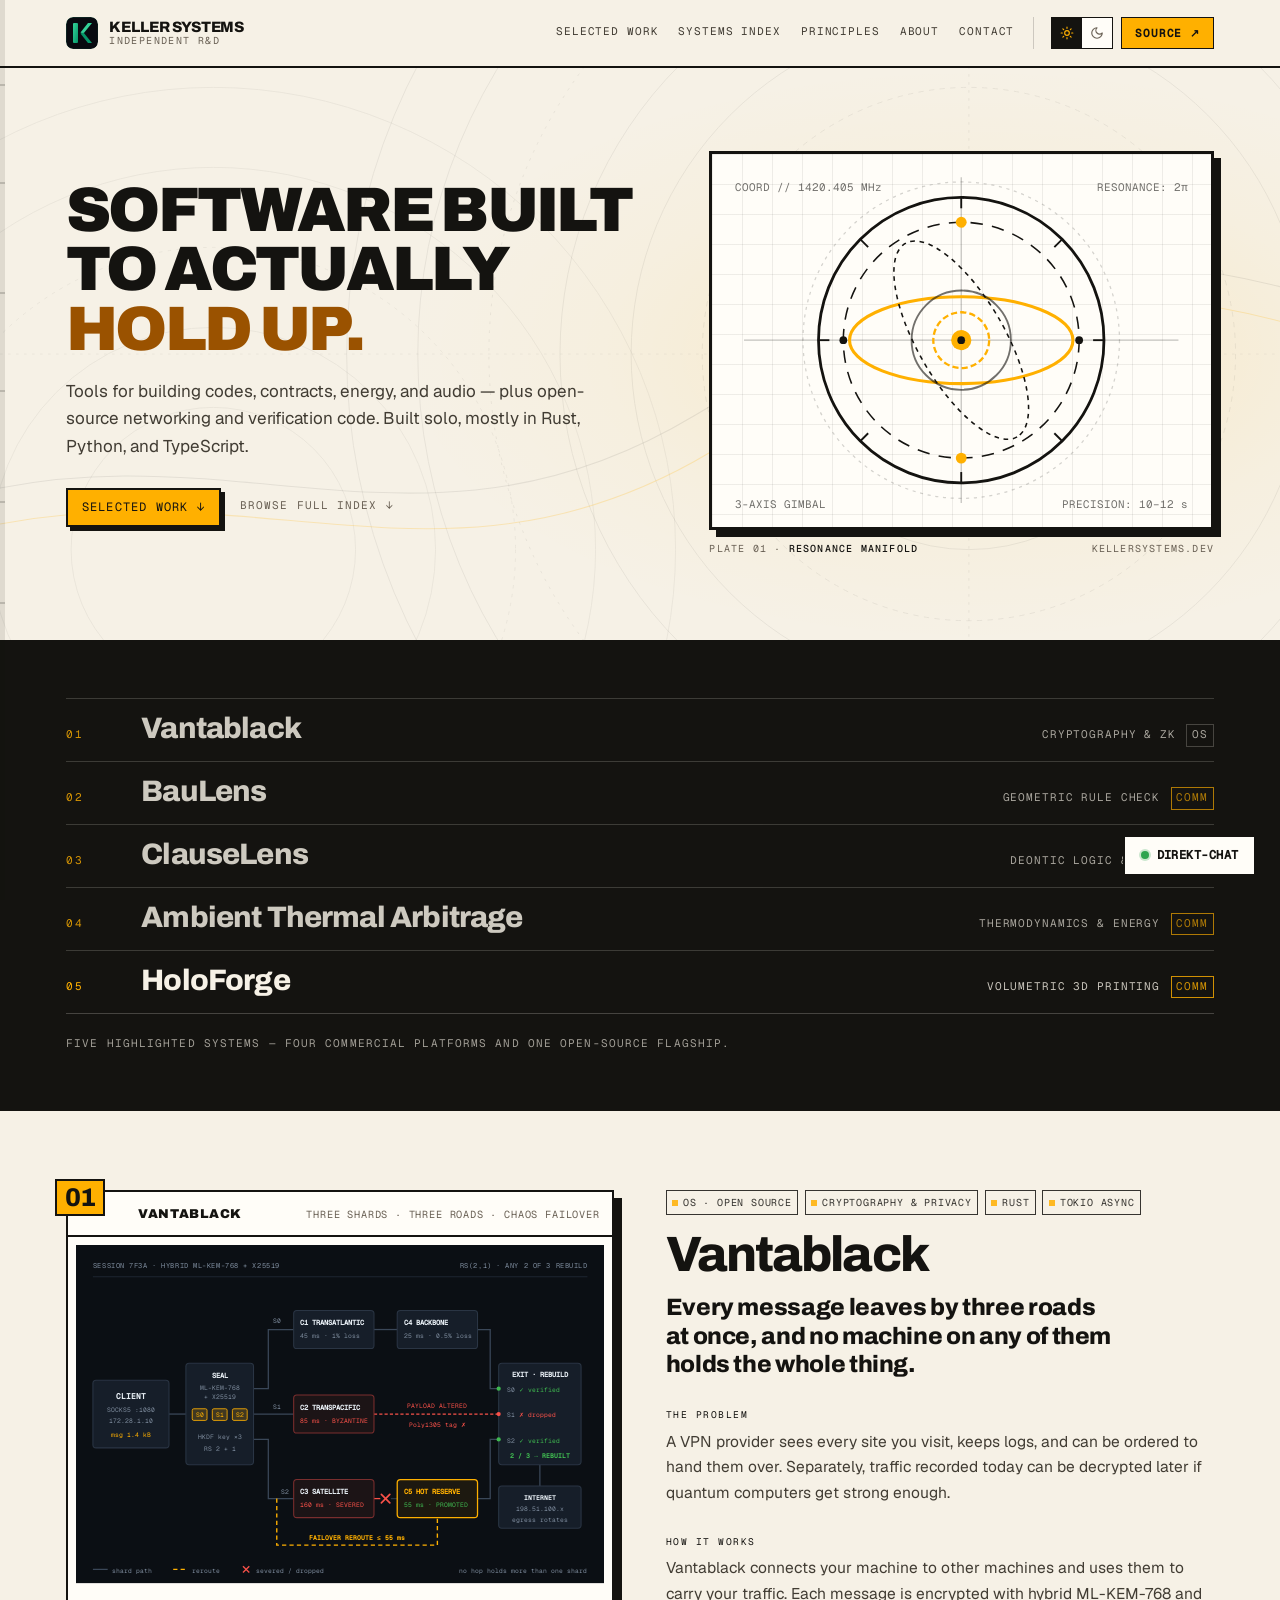
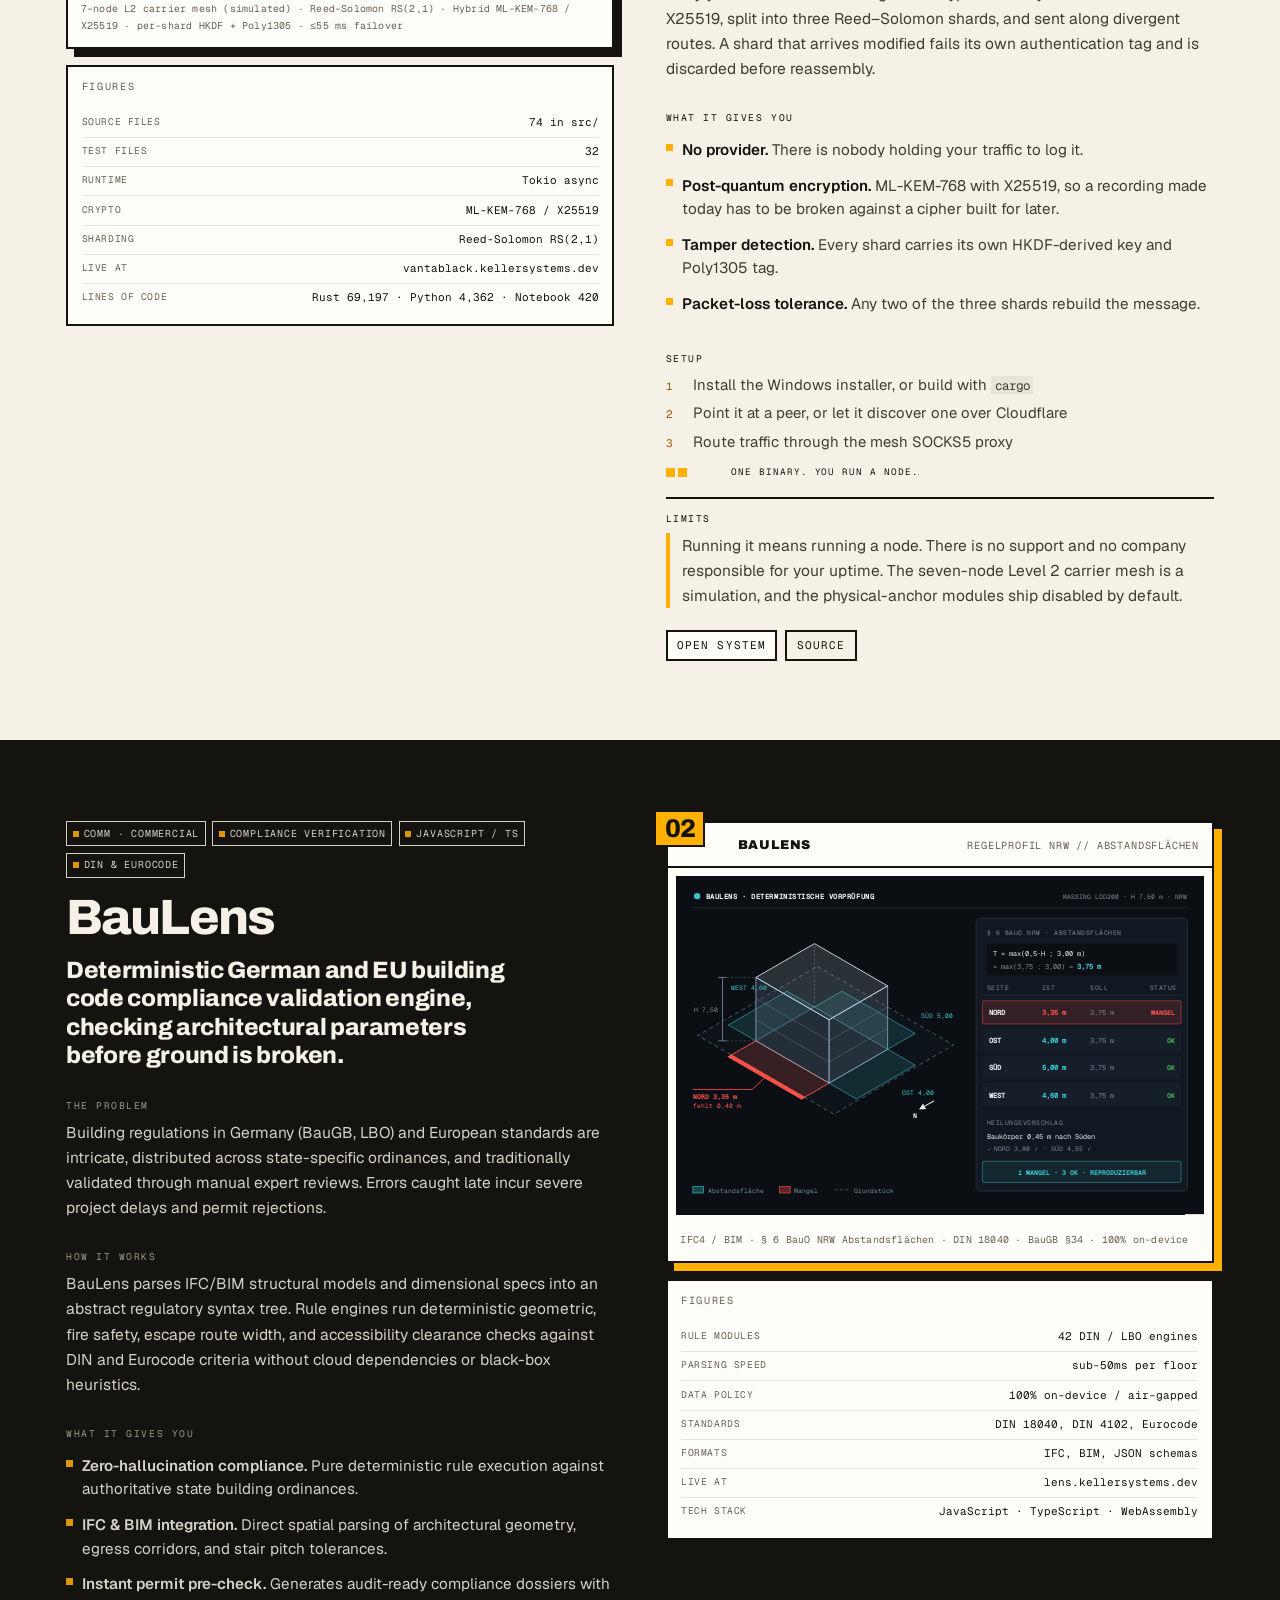
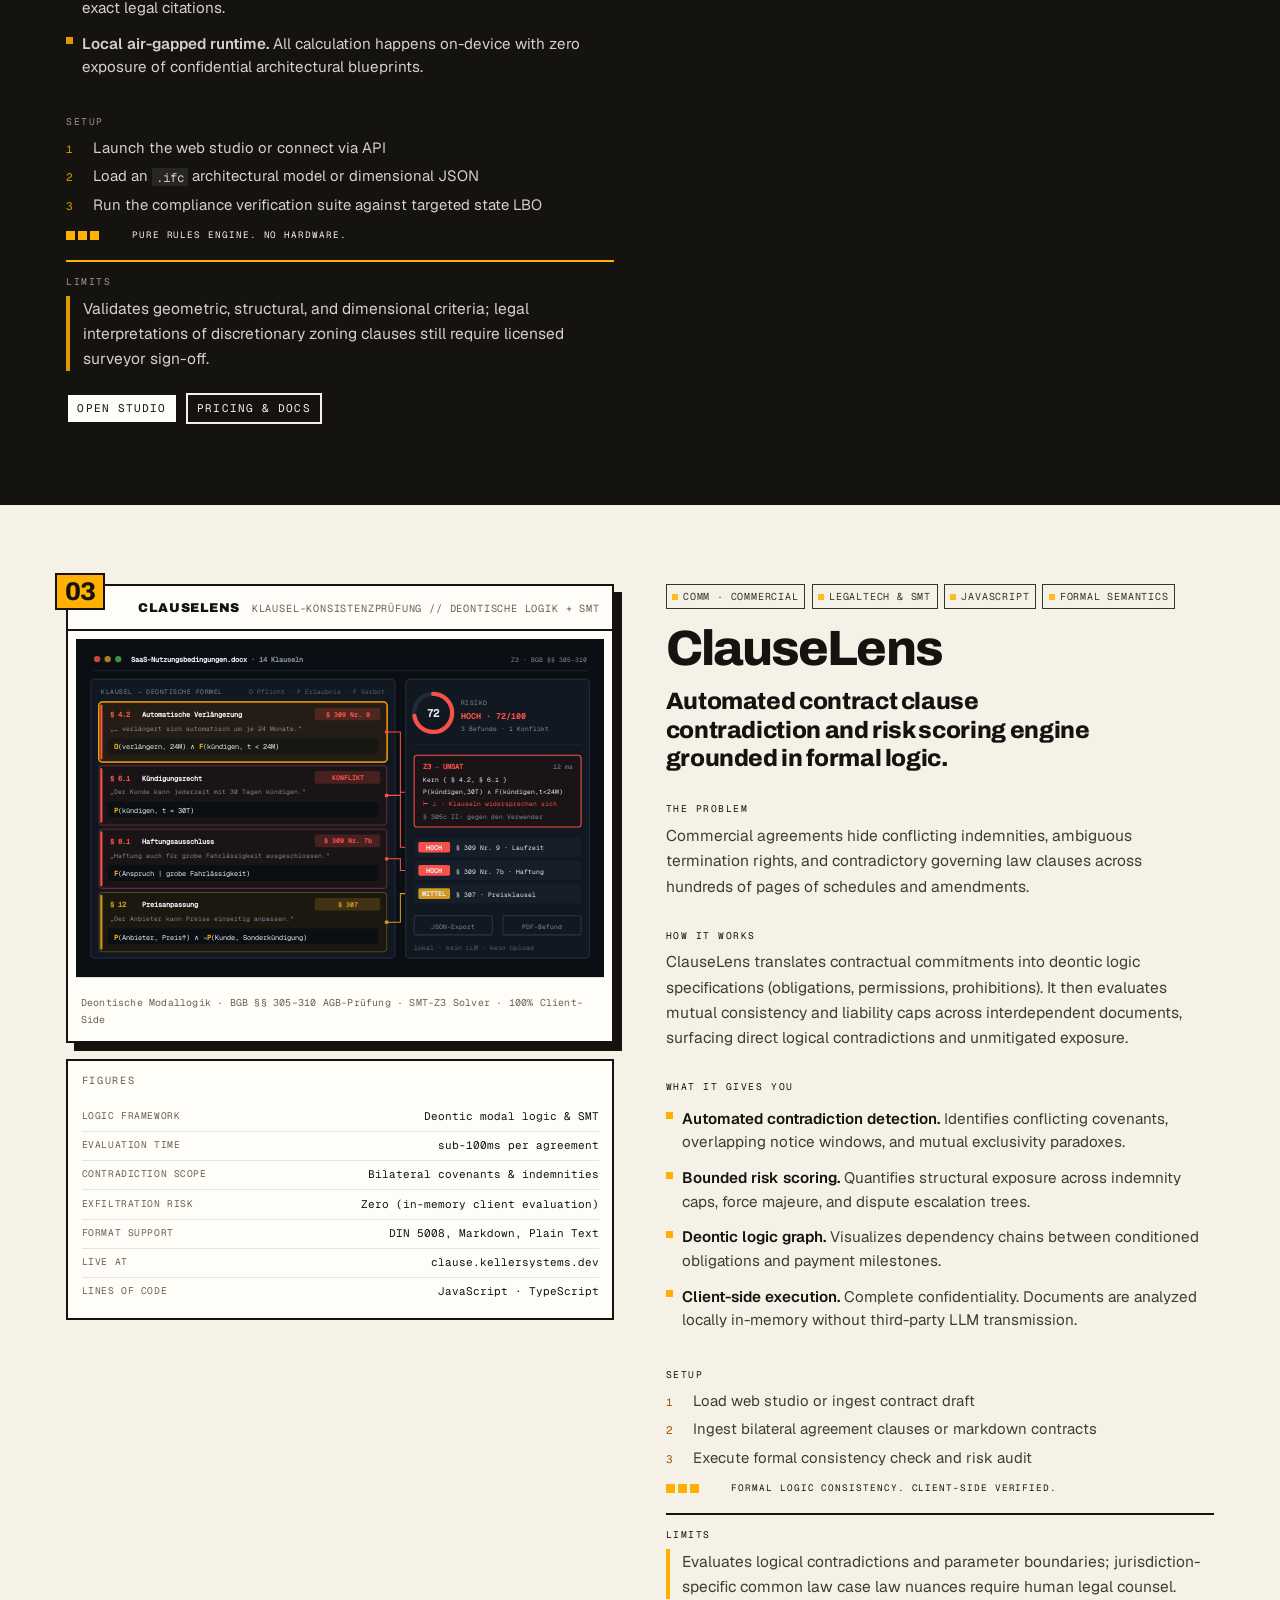
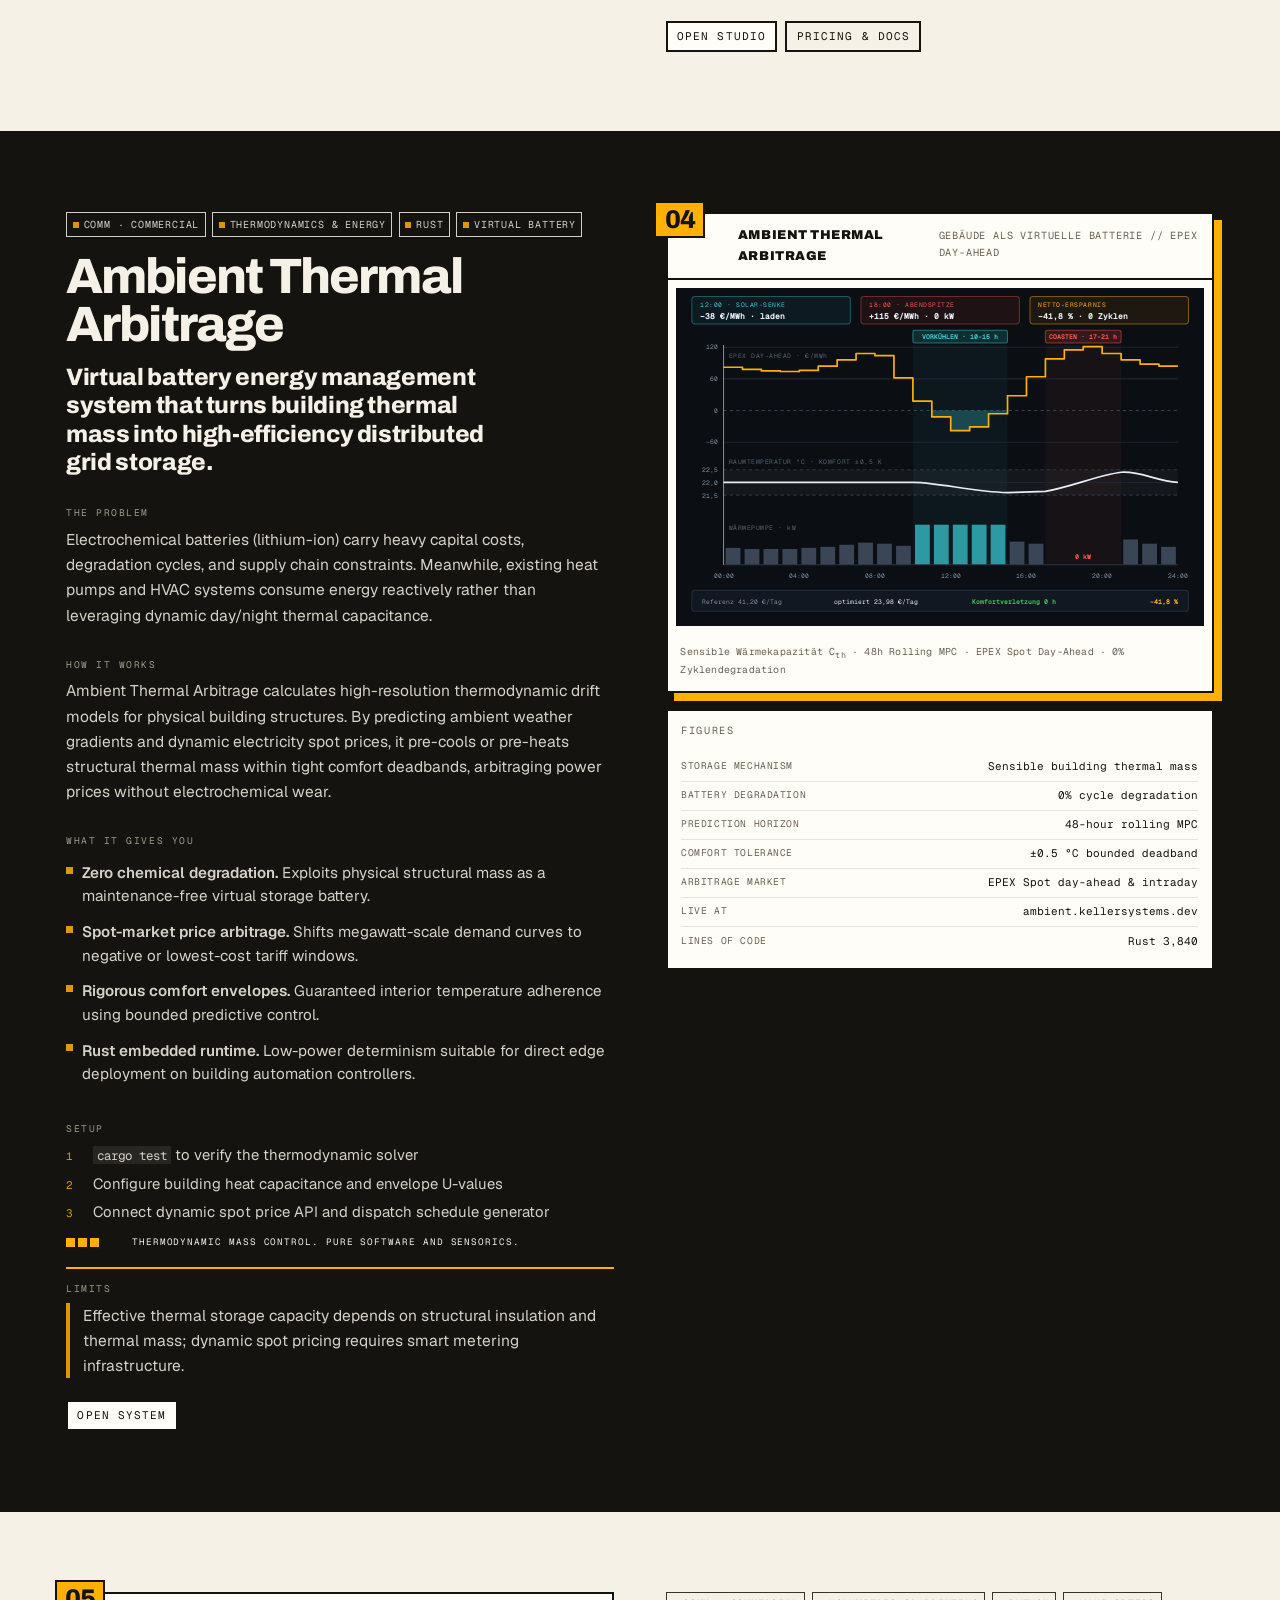
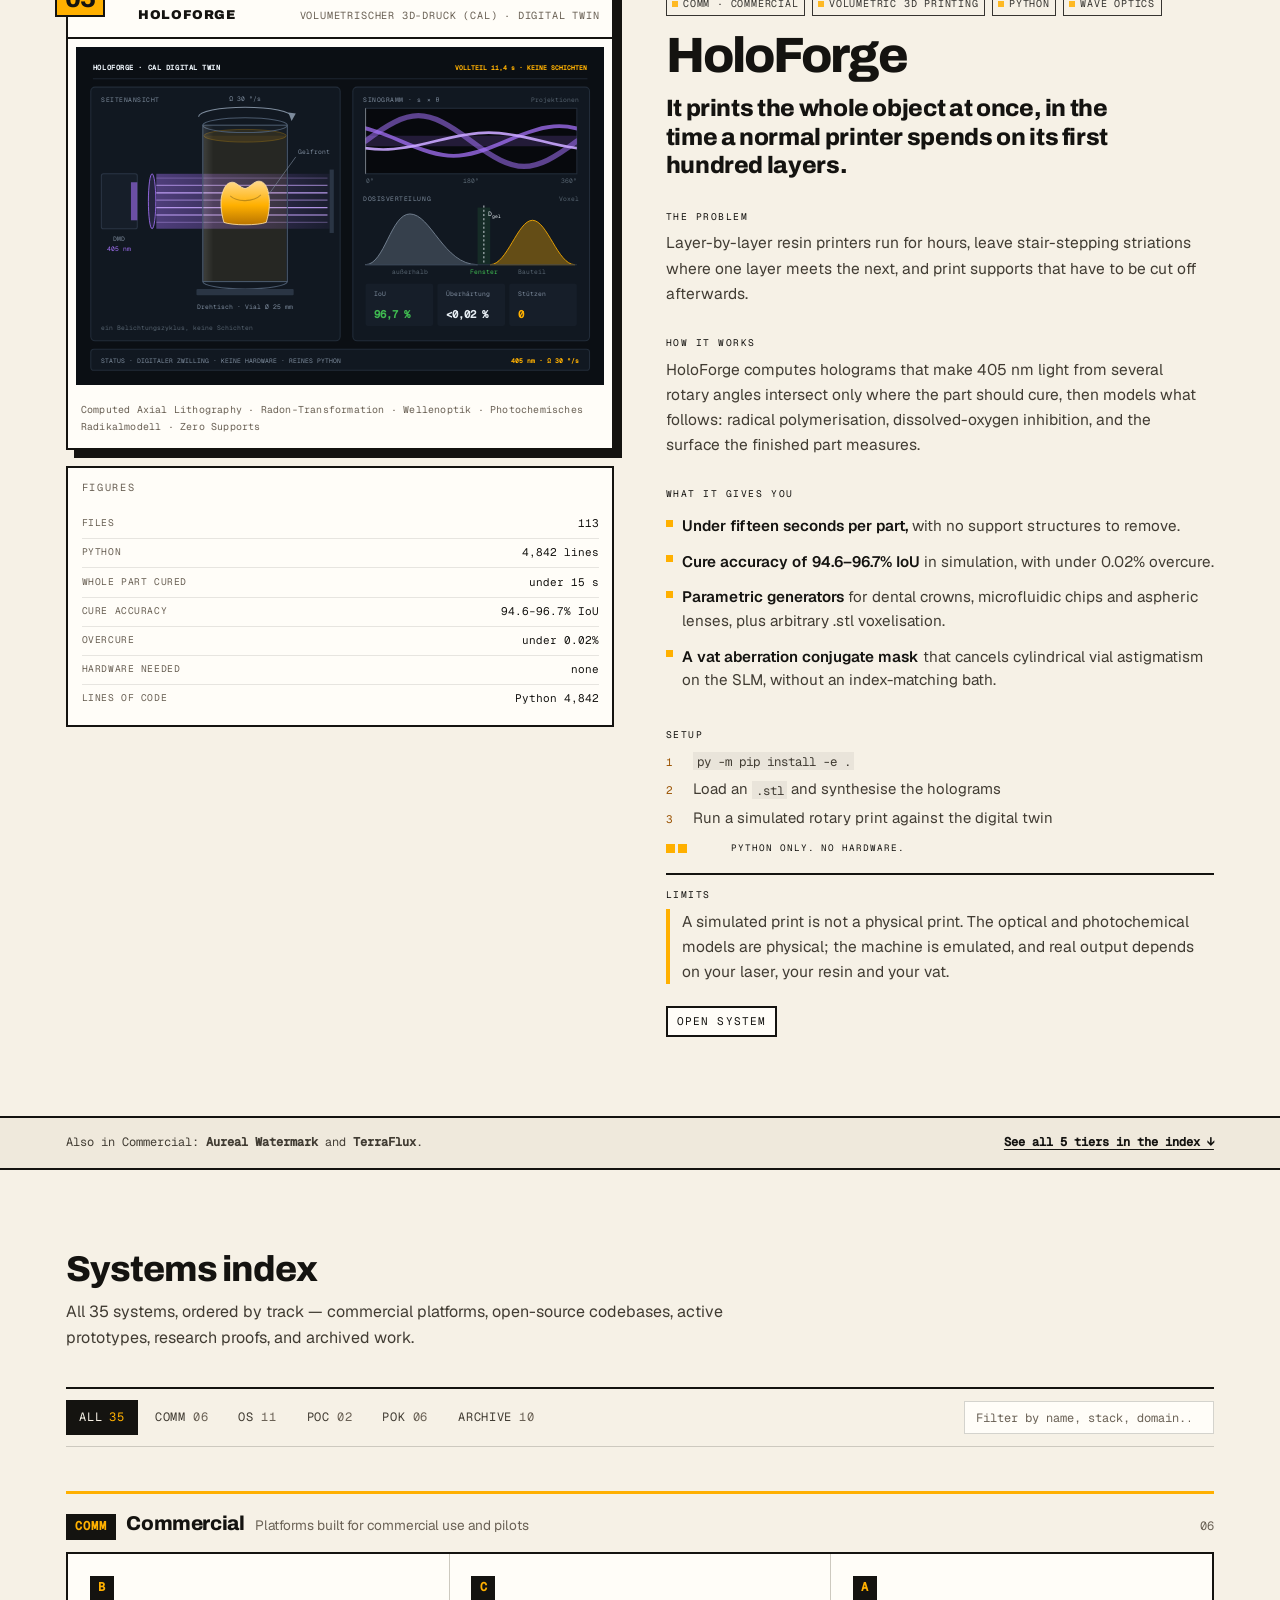
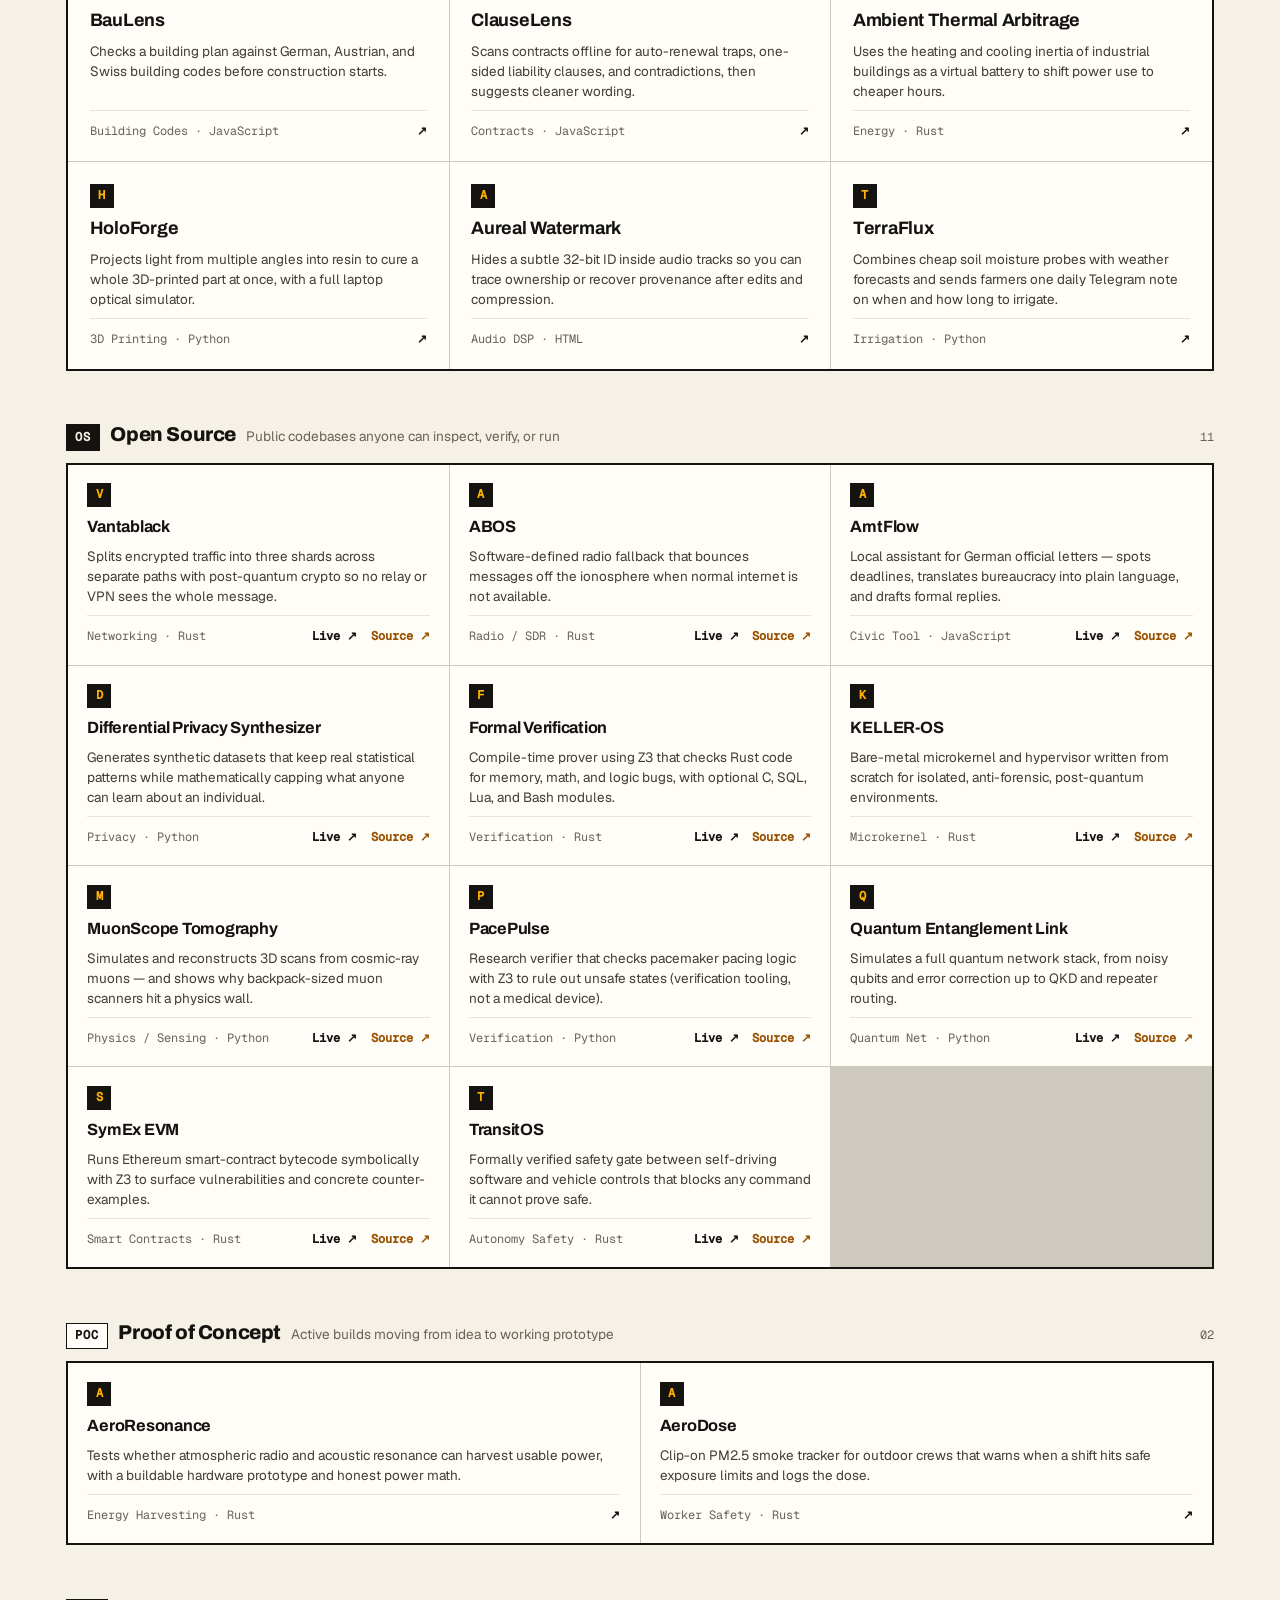
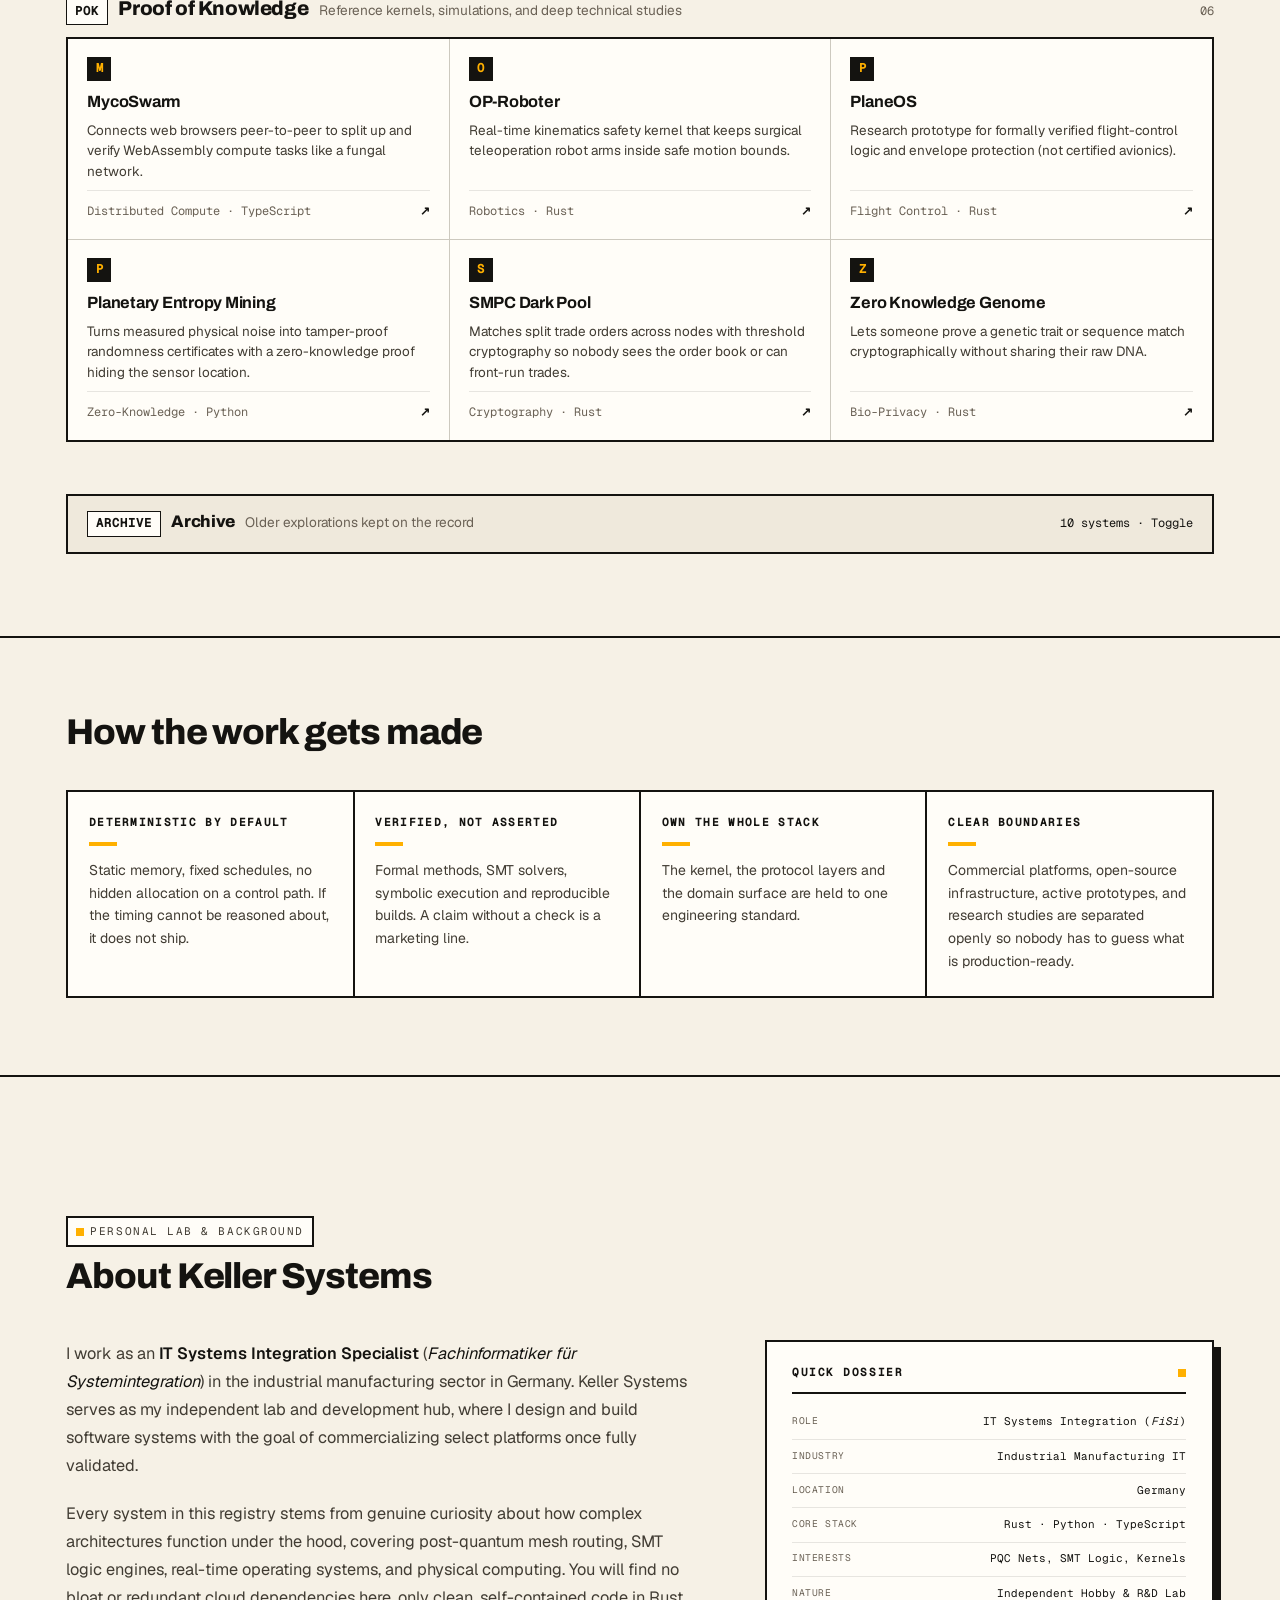
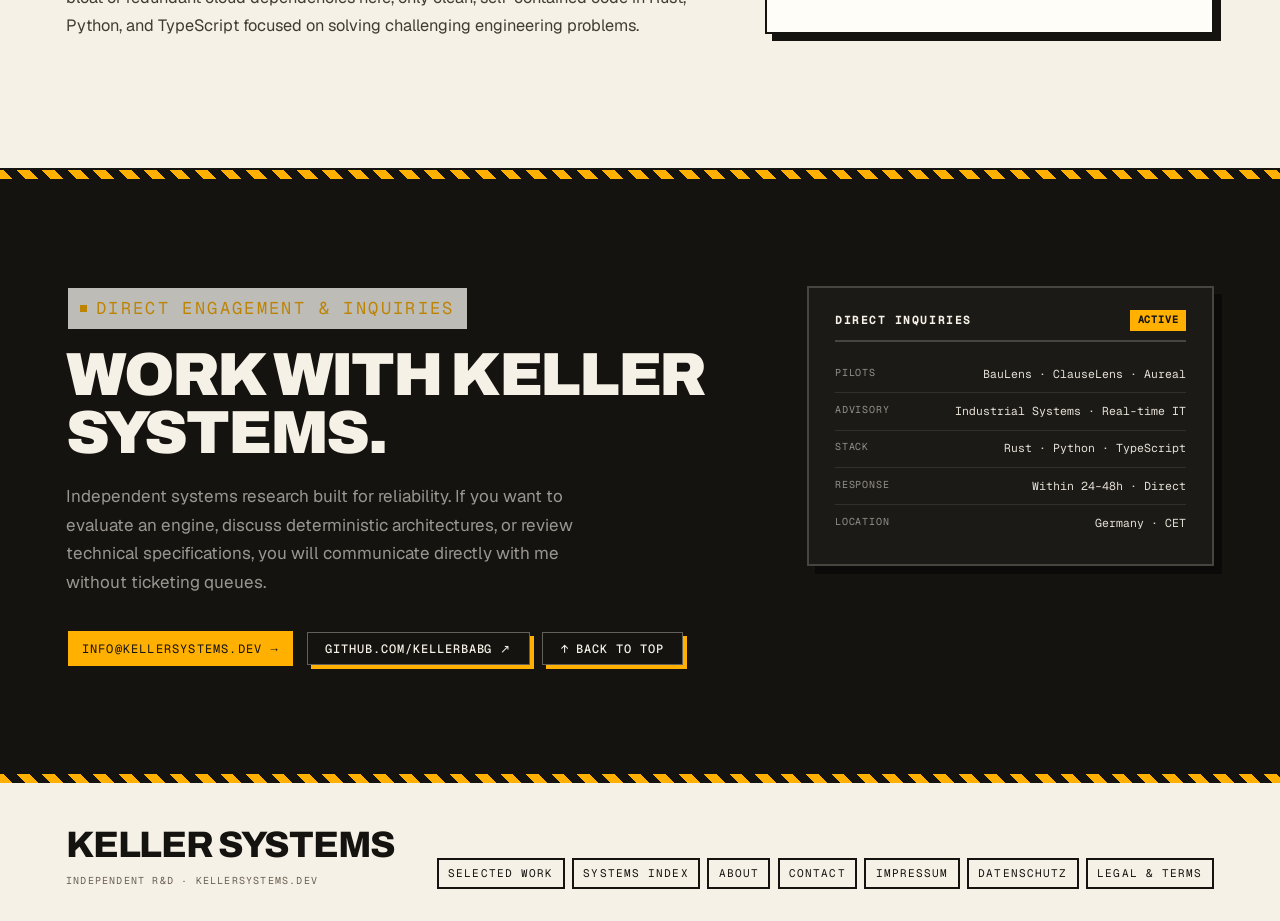
==== commit 7477509d: "Replace hero grid with wave-interference contour field" ====
--- a/index.html
+++ b/index.html
@@ -9,7 +9,7 @@
 <meta name="description" content="Independent research and systems engineering: post-quantum mesh routing, cosmic-ray tomography, deterministic flight control, zero-knowledge identity and passive water harvesting.">
 <script>try{if(localStorage.getItem('ks-theme')==='dark'){document.documentElement.setAttribute('data-theme','dark');var m=document.getElementById('themeColorMeta');if(m)m.content='#332632';}}catch(e){}</script>
 <link rel="stylesheet" href="/assets/fonts/fonts.css">
-<link rel="stylesheet" href="style.css?v=14.0">
+<link rel="stylesheet" href="style.css?v=15.0">
 <style>
 /* Embedded critical styling to guarantee instant render regardless of CDN cache */
 /* CTA Architectural Styling */
@@ -207,6 +207,40 @@
 
   <!-- ==================== Hero ==================== -->
   <section class="hero">
+    <svg class="hero-bg" viewBox="0 0 1440 720" preserveAspectRatio="xMidYMid slice" aria-hidden="true">
+      <defs>
+        <radialGradient id="heroGlow" cx="76%" cy="50%" r="45%">
+          <stop offset="0%" stop-color="var(--signal)" stop-opacity="0.14"/>
+          <stop offset="65%" stop-color="var(--signal)" stop-opacity="0.03"/>
+          <stop offset="100%" stop-color="var(--signal)" stop-opacity="0"/>
+        </radialGradient>
+      </defs>
+      <rect width="1440" height="720" fill="url(#heroGlow)"/>
+      <!-- Primary wave-interference rings centered behind the astrolabe -->
+      <g fill="none" stroke="var(--ink)" stroke-width="1" opacity="0.07">
+        <circle cx="1090" cy="360" r="140"/>
+        <circle cx="1090" cy="360" r="220"/>
+        <circle cx="1090" cy="360" r="300" stroke-dasharray="6 6"/>
+        <circle cx="1090" cy="360" r="380"/>
+        <circle cx="1090" cy="360" r="460"/>
+        <circle cx="1090" cy="360" r="540" stroke-dasharray="3 7"/>
+        <circle cx="1090" cy="360" r="620"/>
+        <circle cx="1090" cy="360" r="700"/>
+      </g>
+      <!-- Secondary harmonic wave origin (lower-left moire intersection) -->
+      <g fill="none" stroke="var(--ink)" stroke-width="1" opacity="0.055">
+        <circle cx="240" cy="580" r="160"/>
+        <circle cx="240" cy="580" r="250"/>
+        <circle cx="240" cy="580" r="340" stroke-dasharray="4 6"/>
+        <circle cx="240" cy="580" r="430"/>
+        <circle cx="240" cy="580" r="520"/>
+      </g>
+      <!-- Topographic phase curves & signal tangent -->
+      <path d="M-40 520 C 260 440, 480 610, 780 430 S 1220 220, 1500 300" fill="none" stroke="var(--ink)" stroke-width="1.2" opacity="0.08"/>
+      <path d="M-40 560 C 280 480, 500 650, 800 470 S 1240 260, 1500 340" fill="none" stroke="var(--signal)" stroke-width="1.2" opacity="0.22"/>
+      <line x1="1090" y1="0" x2="1090" y2="720" stroke="var(--ink)" stroke-width="0.9" stroke-dasharray="3 6" opacity="0.08"/>
+      <line x1="0" y1="360" x2="1440" y2="360" stroke="var(--ink)" stroke-width="0.9" stroke-dasharray="3 6" opacity="0.06"/>
+    </svg>
     <div class="wrap hero-inner">
       <div>
         <h1 class="h-lines">
@@ -1175,7 +1209,7 @@
 <div class="chapterlabel" id="chapterLabel" aria-hidden="true"><b>01</b> <span>Vantablack</span></div>
 
 <script src="data.js?v=14.0"></script>
-<script src="script.js?v=14.1"></script>
+<script src="script.js?v=14.2"></script>
 <script src="/assets/chat.js" defer></script>
 </body>
 </html>
--- a/style.css
+++ b/style.css
@@ -265,16 +265,21 @@
 /* --- Hero --------------------------------------------------------------- */
 .hero {
   position: relative;
+  overflow: hidden;
   display: flex; align-items: center;
   padding-block: clamp(48px, 6.5vw, 96px);
   background-color: var(--paper);
-  background-image:
-    linear-gradient(var(--gridline) 1px, transparent 1px),
-    linear-gradient(90deg, var(--gridline) 1px, transparent 1px);
-  background-size: 76px 76px;
   border-bottom: 2px solid var(--ink);
 }
-.hero-inner { display: grid; gap: clamp(26px, 4vw, 60px); align-items: center; width: 100%; }
+.hero-bg {
+  position: absolute;
+  inset: 0;
+  width: 100%;
+  height: 100%;
+  pointer-events: none;
+  z-index: 0;
+}
+.hero-inner { position: relative; z-index: 1; display: grid; gap: clamp(26px, 4vw, 60px); align-items: center; width: 100%; }
 @media (min-width: 1000px) { .hero-inner { grid-template-columns: minmax(0, 1.08fr) minmax(330px, 0.92fr); } }
 
 .tag {
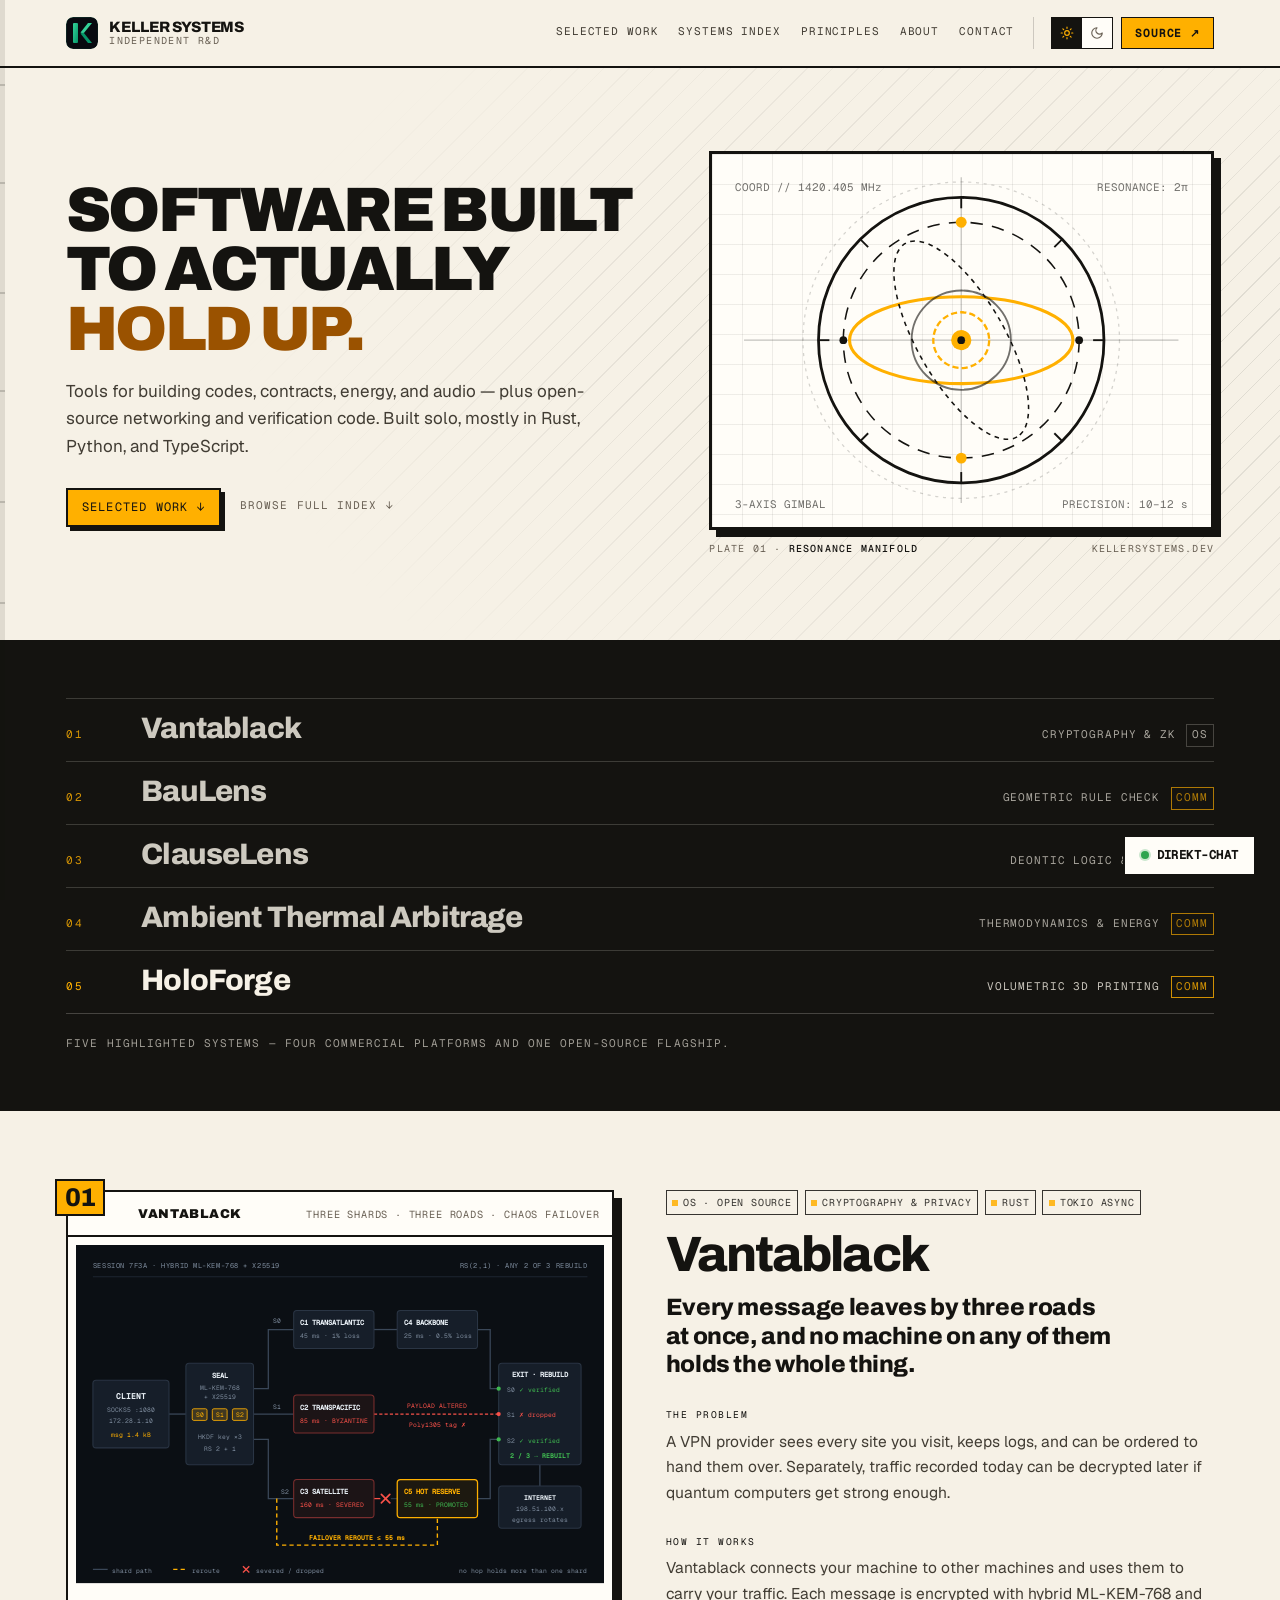
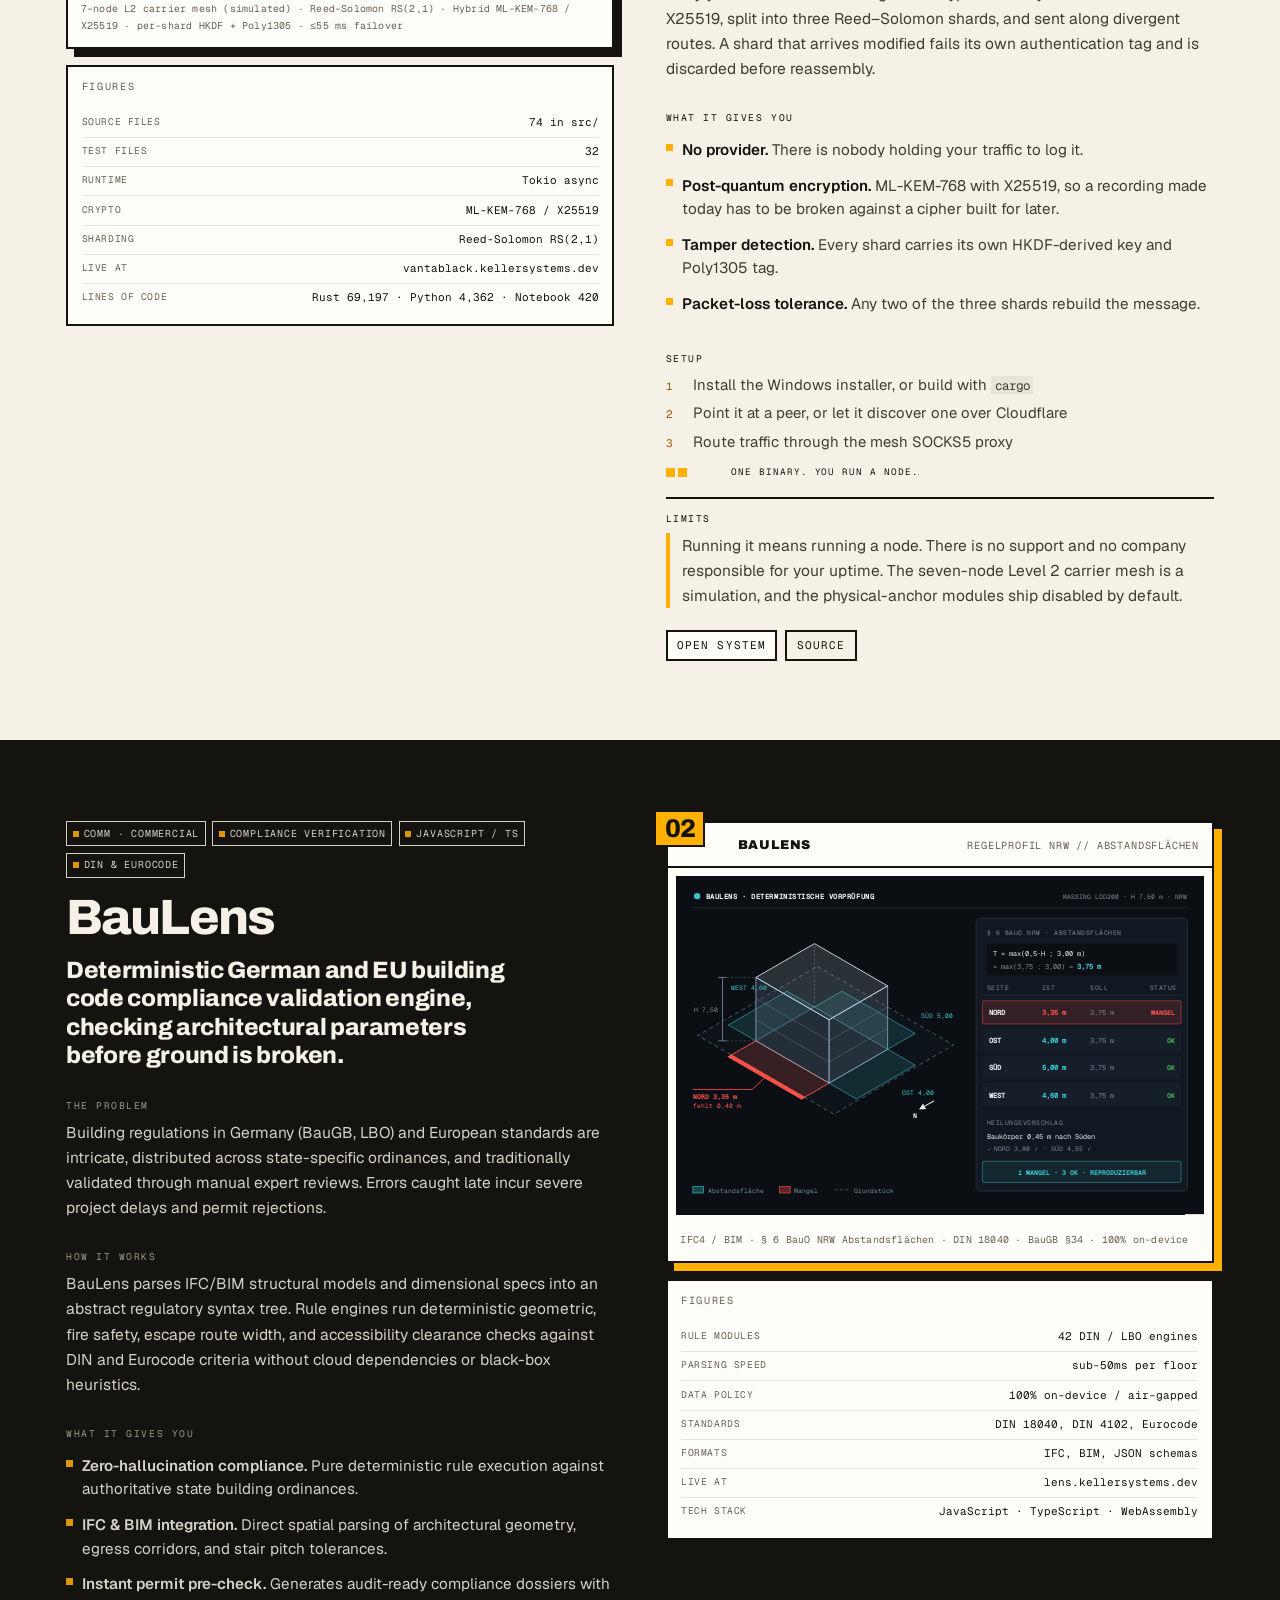
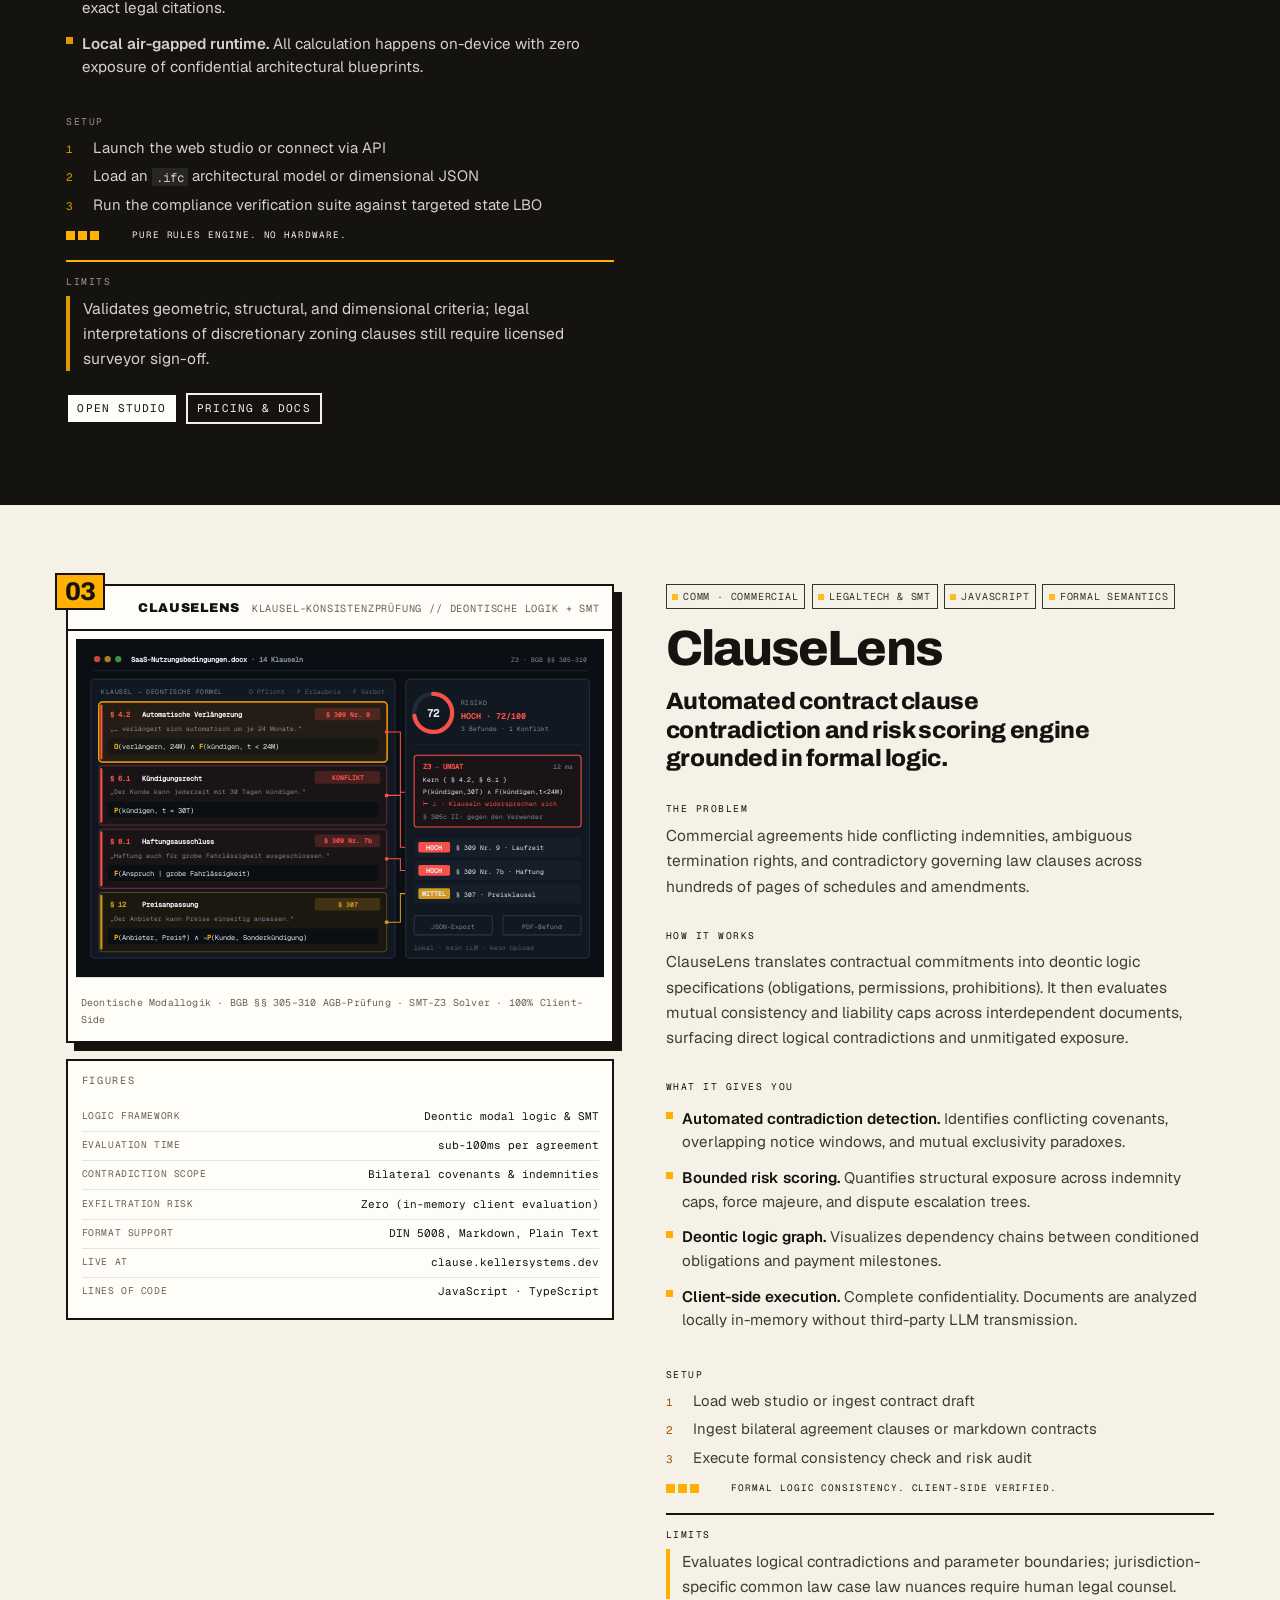
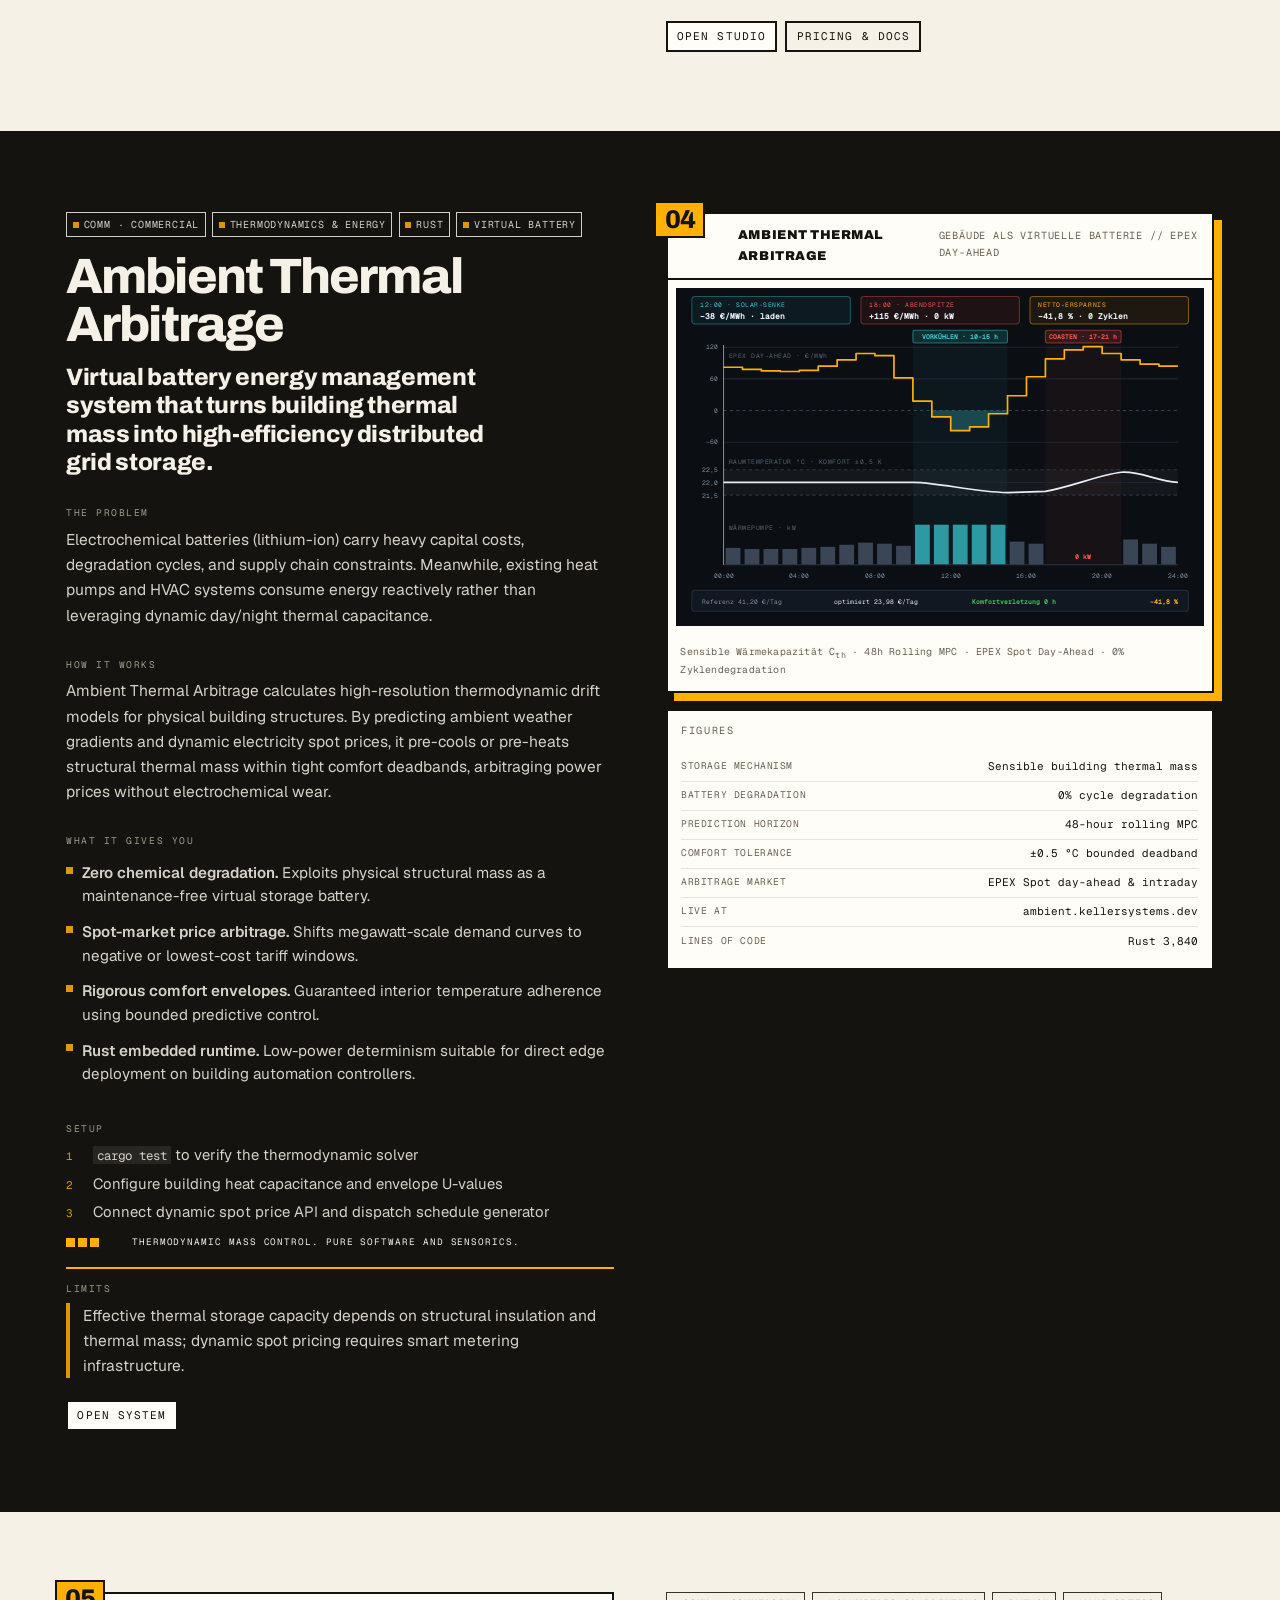
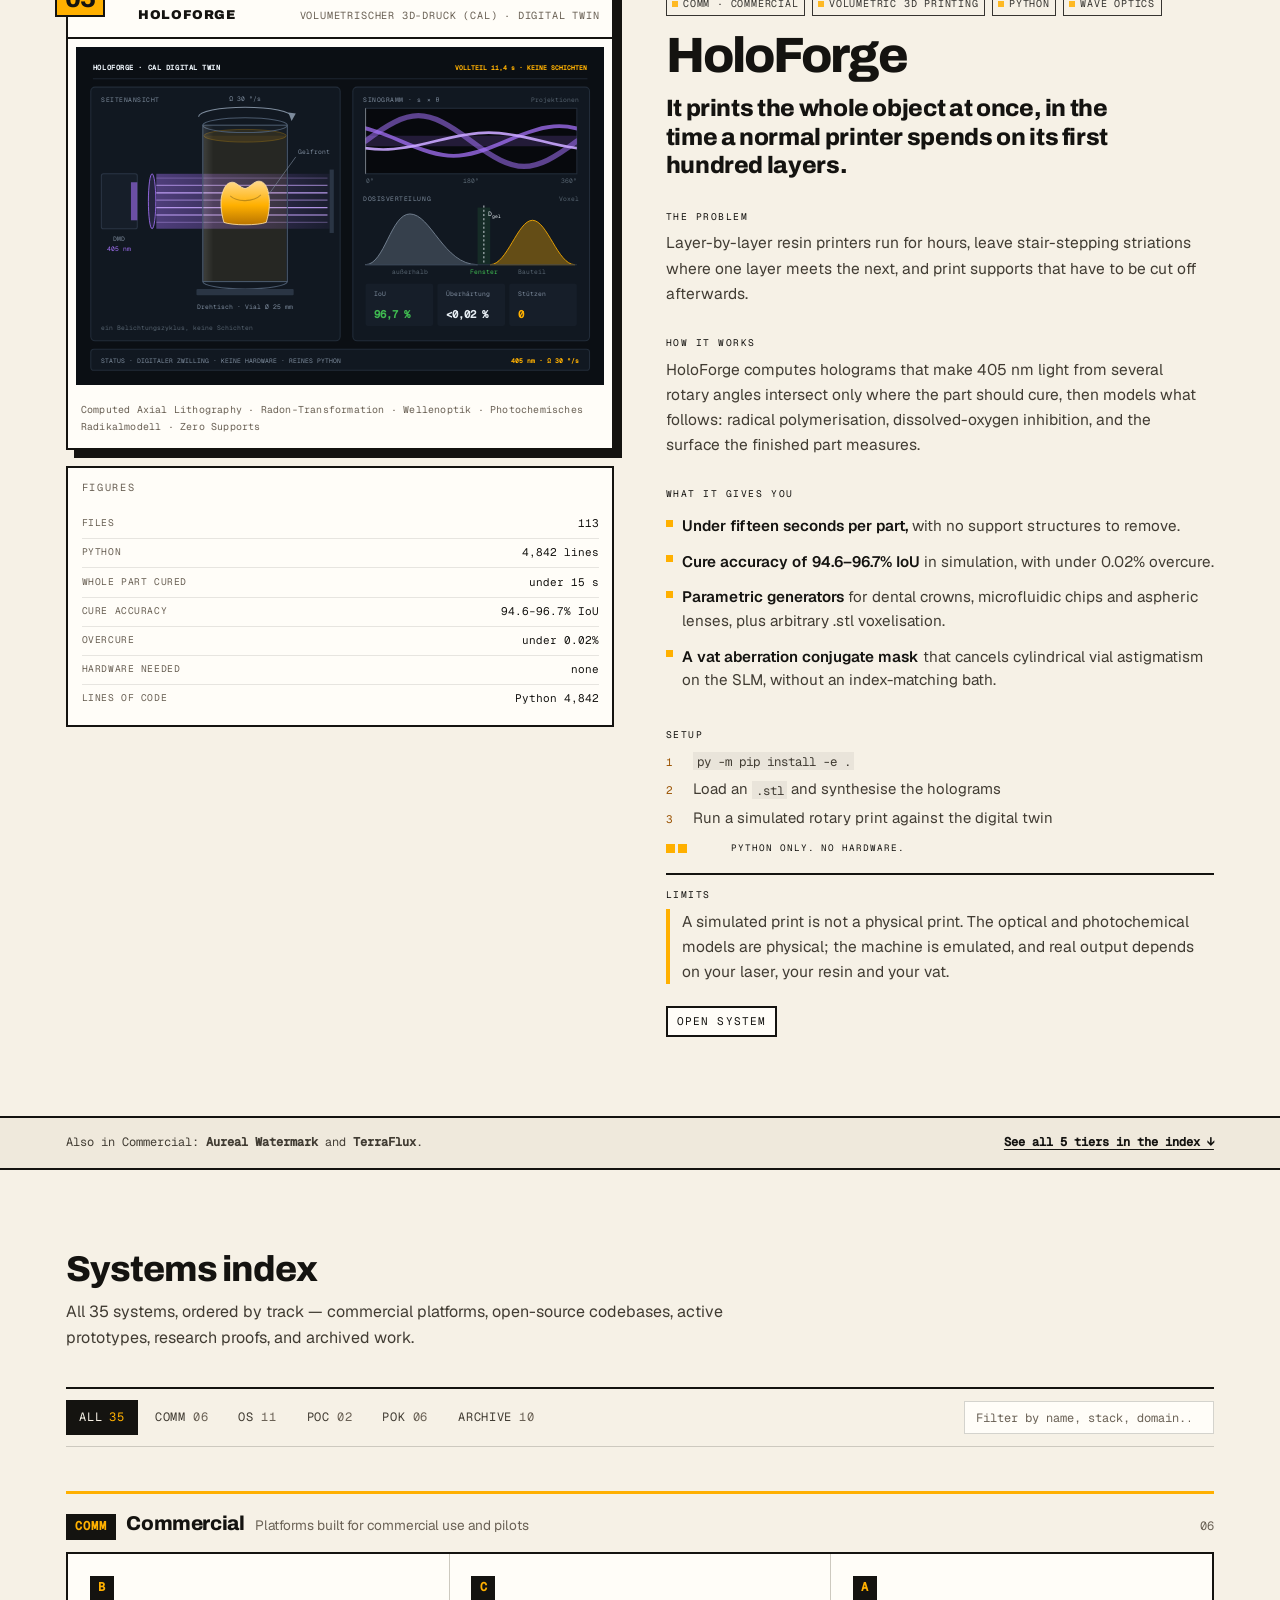
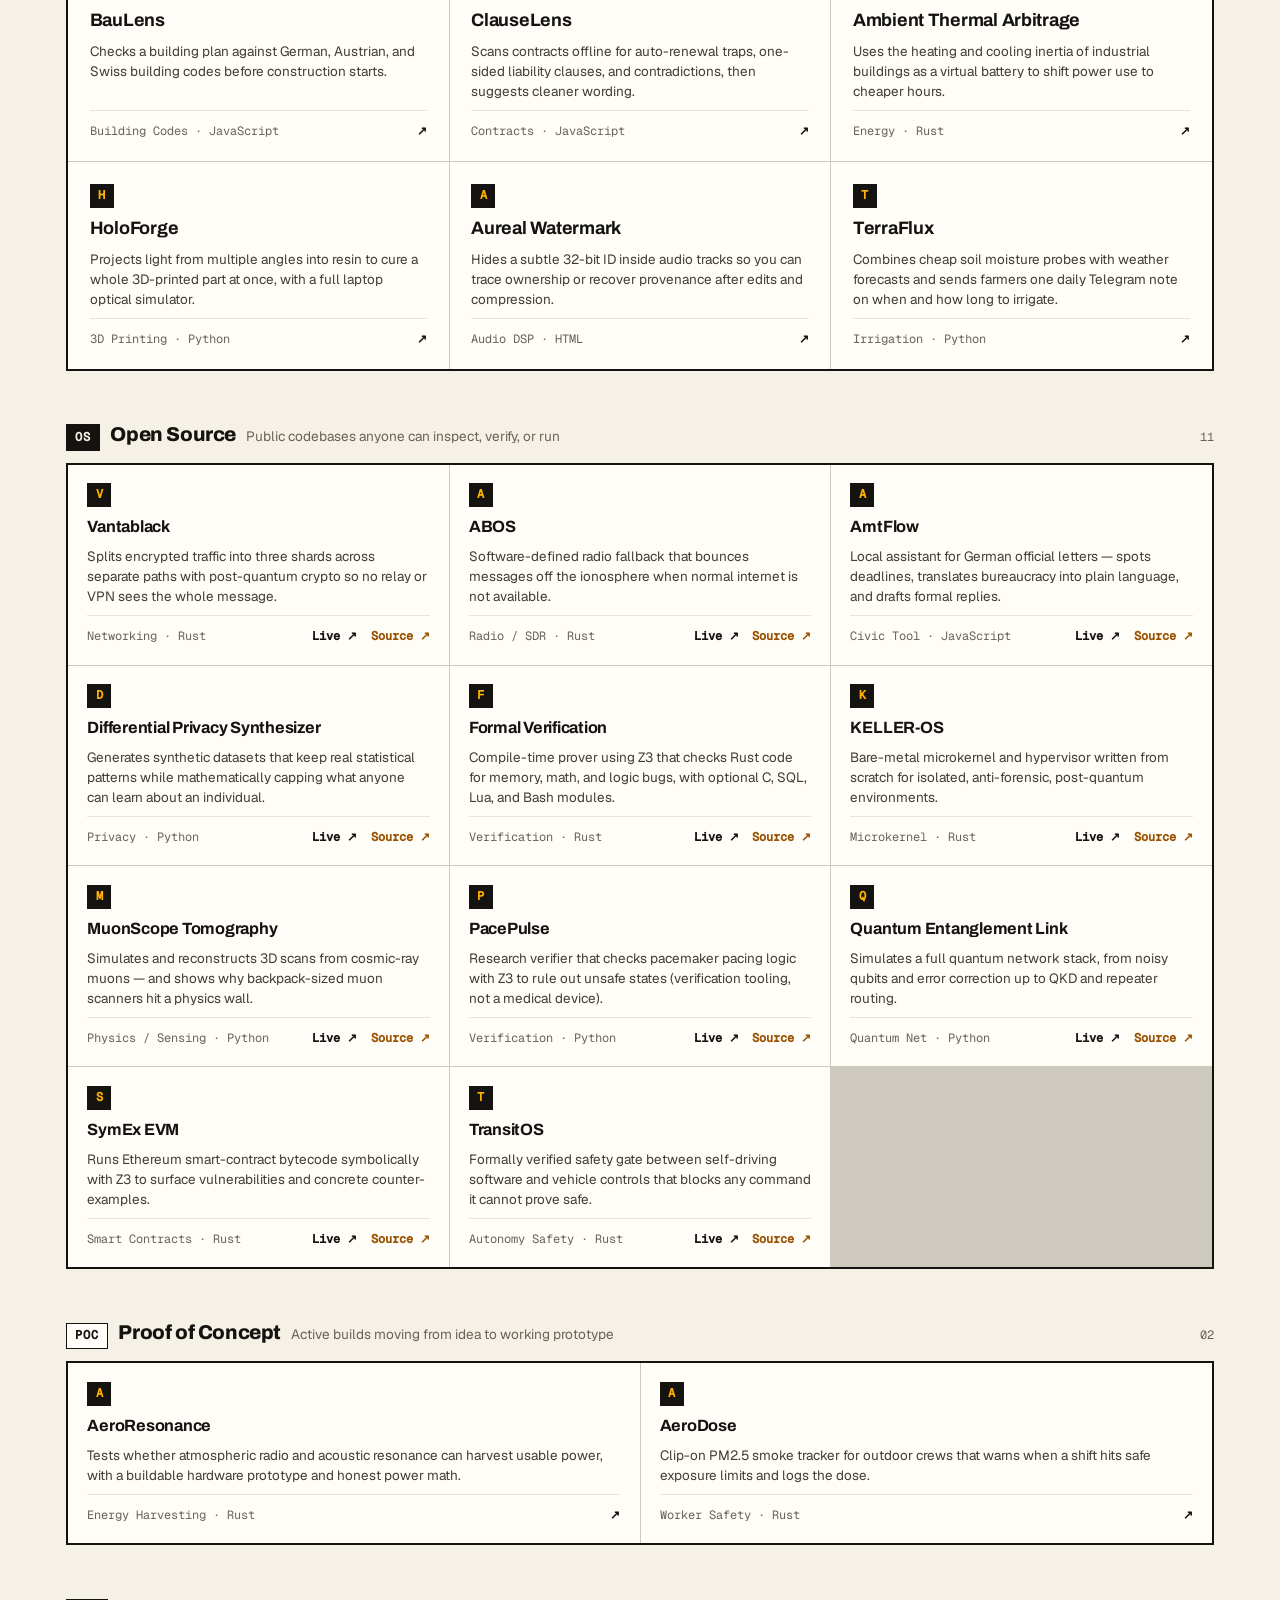
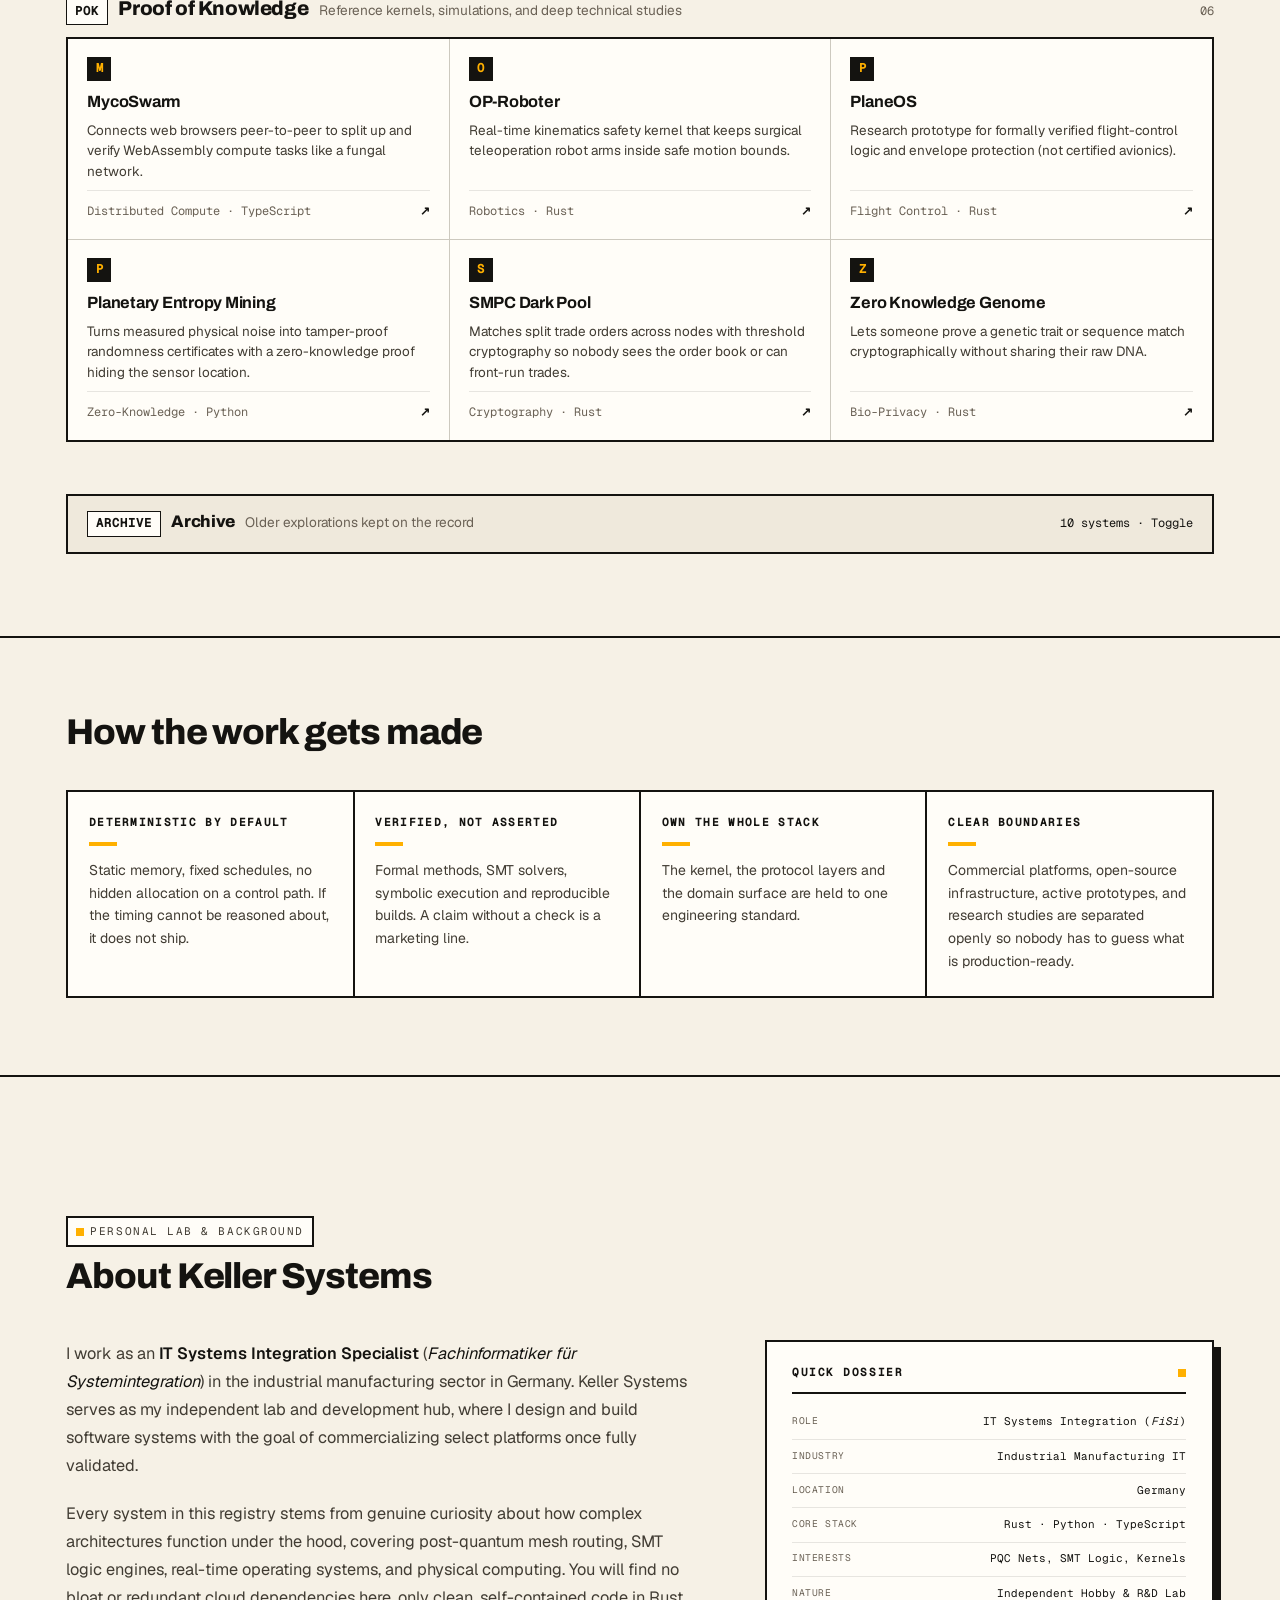
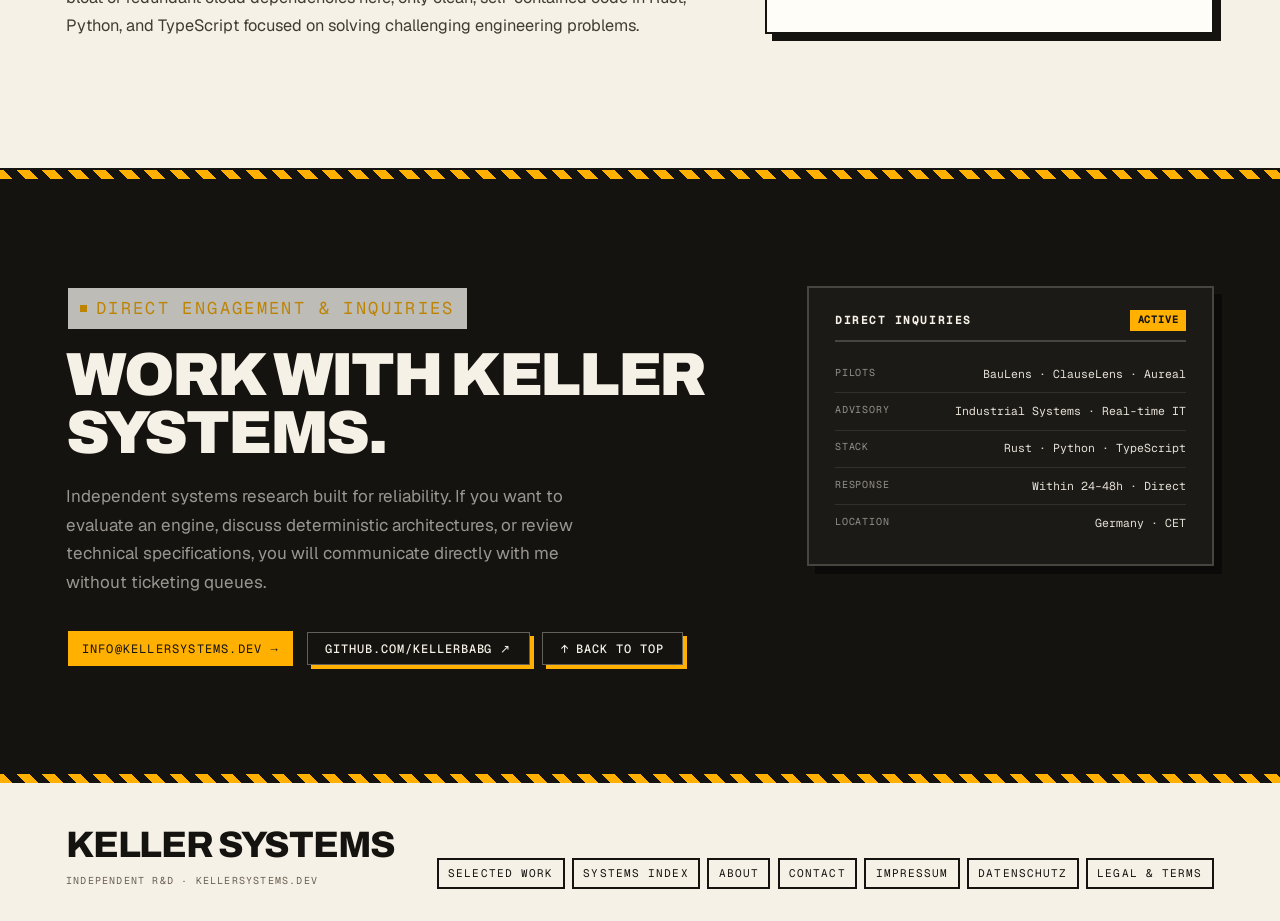
==== commit 45c4bb25: "Replace hero grid with engraved diagonal hatch background" ====
--- a/index.html
+++ b/index.html
@@ -207,40 +207,6 @@
 
   <!-- ==================== Hero ==================== -->
   <section class="hero">
-    <svg class="hero-bg" viewBox="0 0 1440 720" preserveAspectRatio="xMidYMid slice" aria-hidden="true">
-      <defs>
-        <radialGradient id="heroGlow" cx="76%" cy="50%" r="45%">
-          <stop offset="0%" stop-color="var(--signal)" stop-opacity="0.14"/>
-          <stop offset="65%" stop-color="var(--signal)" stop-opacity="0.03"/>
-          <stop offset="100%" stop-color="var(--signal)" stop-opacity="0"/>
-        </radialGradient>
-      </defs>
-      <rect width="1440" height="720" fill="url(#heroGlow)"/>
-      <!-- Primary wave-interference rings centered behind the astrolabe -->
-      <g fill="none" stroke="var(--ink)" stroke-width="1" opacity="0.07">
-        <circle cx="1090" cy="360" r="140"/>
-        <circle cx="1090" cy="360" r="220"/>
-        <circle cx="1090" cy="360" r="300" stroke-dasharray="6 6"/>
-        <circle cx="1090" cy="360" r="380"/>
-        <circle cx="1090" cy="360" r="460"/>
-        <circle cx="1090" cy="360" r="540" stroke-dasharray="3 7"/>
-        <circle cx="1090" cy="360" r="620"/>
-        <circle cx="1090" cy="360" r="700"/>
-      </g>
-      <!-- Secondary harmonic wave origin (lower-left moire intersection) -->
-      <g fill="none" stroke="var(--ink)" stroke-width="1" opacity="0.055">
-        <circle cx="240" cy="580" r="160"/>
-        <circle cx="240" cy="580" r="250"/>
-        <circle cx="240" cy="580" r="340" stroke-dasharray="4 6"/>
-        <circle cx="240" cy="580" r="430"/>
-        <circle cx="240" cy="580" r="520"/>
-      </g>
-      <!-- Topographic phase curves & signal tangent -->
-      <path d="M-40 520 C 260 440, 480 610, 780 430 S 1220 220, 1500 300" fill="none" stroke="var(--ink)" stroke-width="1.2" opacity="0.08"/>
-      <path d="M-40 560 C 280 480, 500 650, 800 470 S 1240 260, 1500 340" fill="none" stroke="var(--signal)" stroke-width="1.2" opacity="0.22"/>
-      <line x1="1090" y1="0" x2="1090" y2="720" stroke="var(--ink)" stroke-width="0.9" stroke-dasharray="3 6" opacity="0.08"/>
-      <line x1="0" y1="360" x2="1440" y2="360" stroke="var(--ink)" stroke-width="0.9" stroke-dasharray="3 6" opacity="0.06"/>
-    </svg>
     <div class="wrap hero-inner">
       <div>
         <h1 class="h-lines">
@@ -1208,8 +1174,8 @@
 
 <div class="chapterlabel" id="chapterLabel" aria-hidden="true"><b>01</b> <span>Vantablack</span></div>
 
-<script src="data.js?v=14.0"></script>
-<script src="script.js?v=14.2"></script>
+<script src="data.js?v=15.0"></script>
+<script src="script.js?v=15.0"></script>
 <script src="/assets/chat.js" defer></script>
 </body>
 </html>
--- a/style.css
+++ b/style.css
@@ -271,15 +271,17 @@
   background-color: var(--paper);
   border-bottom: 2px solid var(--ink);
 }
-.hero-bg {
-  position: absolute;
-  inset: 0;
-  width: 100%;
-  height: 100%;
-  pointer-events: none;
-  z-index: 0;
-}
-.hero-inner { position: relative; z-index: 1; display: grid; gap: clamp(26px, 4vw, 60px); align-items: center; width: 100%; }
+.hero::before {
+  content: "";
+  position: absolute; inset: 0; pointer-events: none; z-index: 0;
+  background-image: repeating-linear-gradient(-45deg, rgba(20, 19, 16, 0.11) 0 1px, transparent 1px 18px);
+  -webkit-mask-image: radial-gradient(ellipse 75% 95% at 80% 50%, #000 15%, transparent 82%);
+  mask-image: radial-gradient(ellipse 75% 95% at 80% 50%, #000 15%, transparent 82%);
+}
+[data-theme="dark"] .hero::before {
+  background-image: repeating-linear-gradient(-45deg, rgba(247, 239, 243, 0.11) 0 1px, transparent 1px 18px);
+}
+.hero-inner { position: relative; z-index: 2; display: grid; gap: clamp(26px, 4vw, 60px); align-items: center; width: 100%; }
 @media (min-width: 1000px) { .hero-inner { grid-template-columns: minmax(0, 1.08fr) minmax(330px, 0.92fr); } }
 
 .tag {
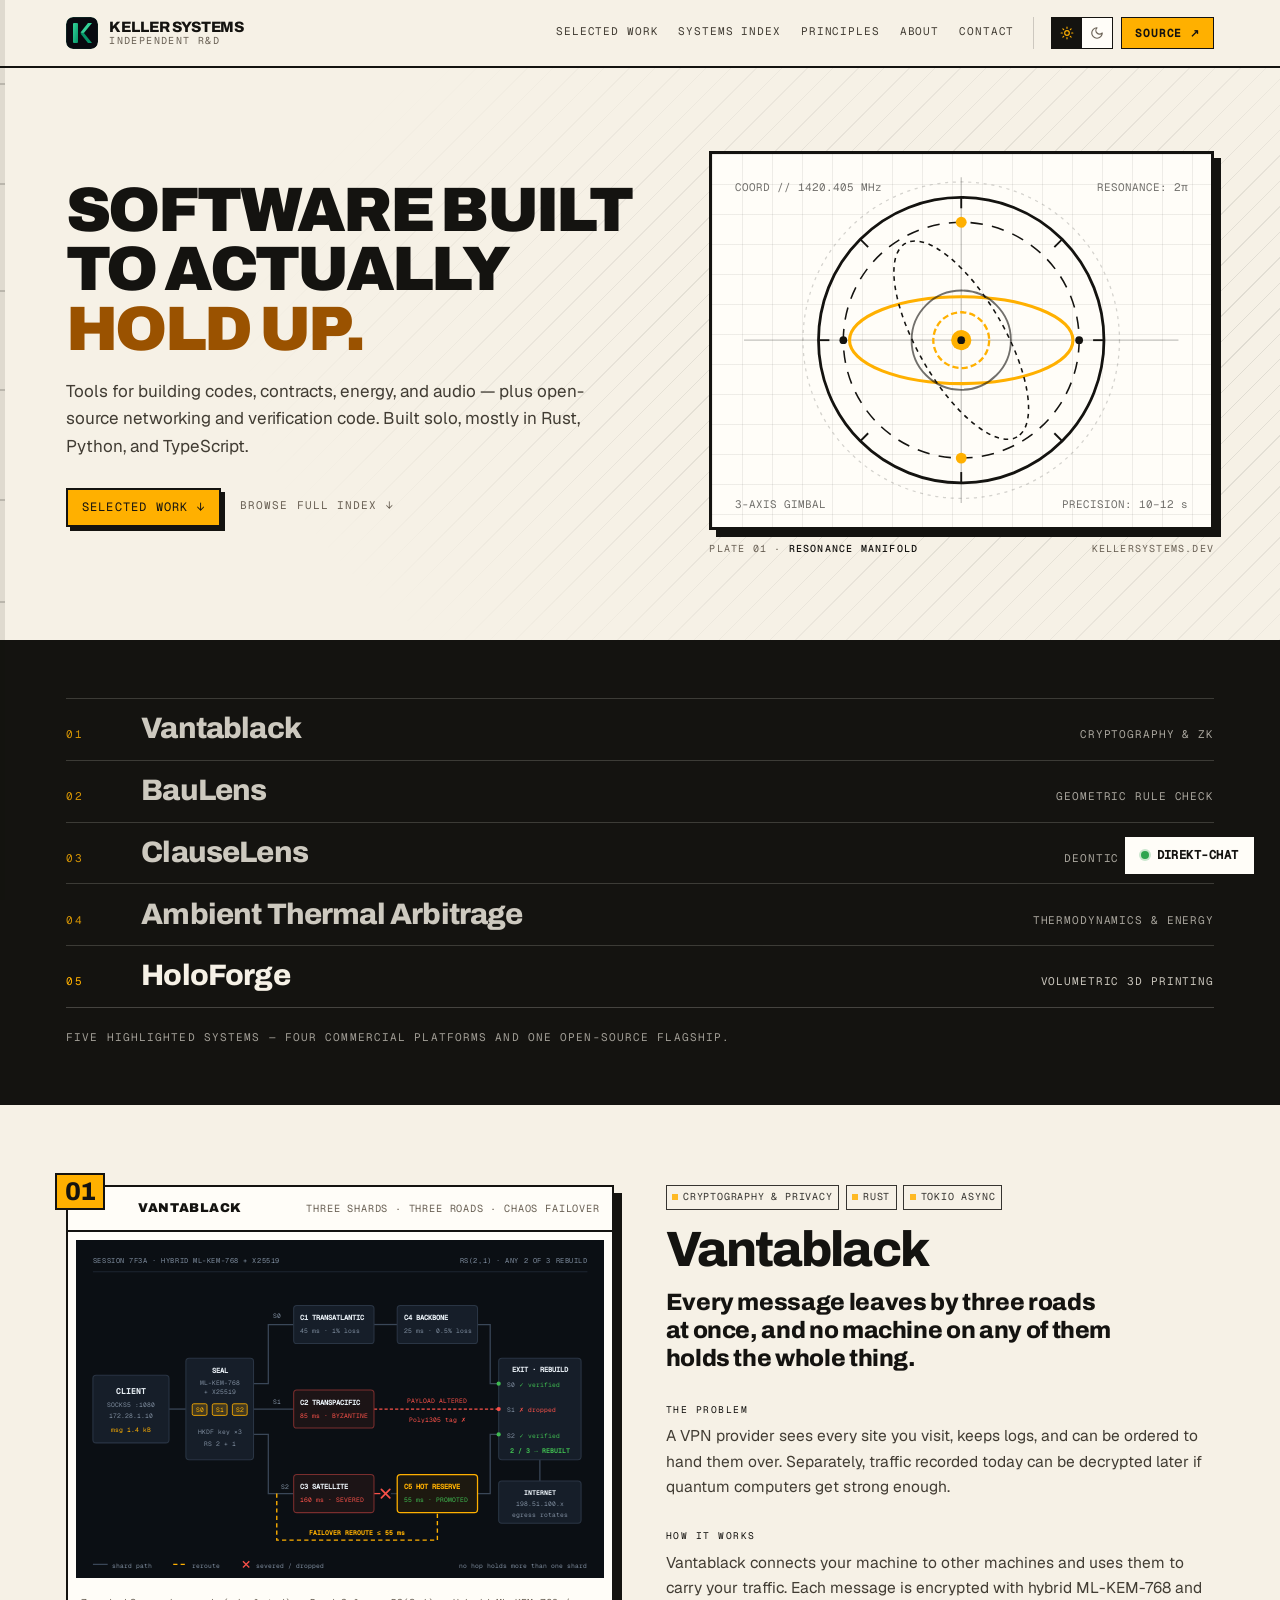
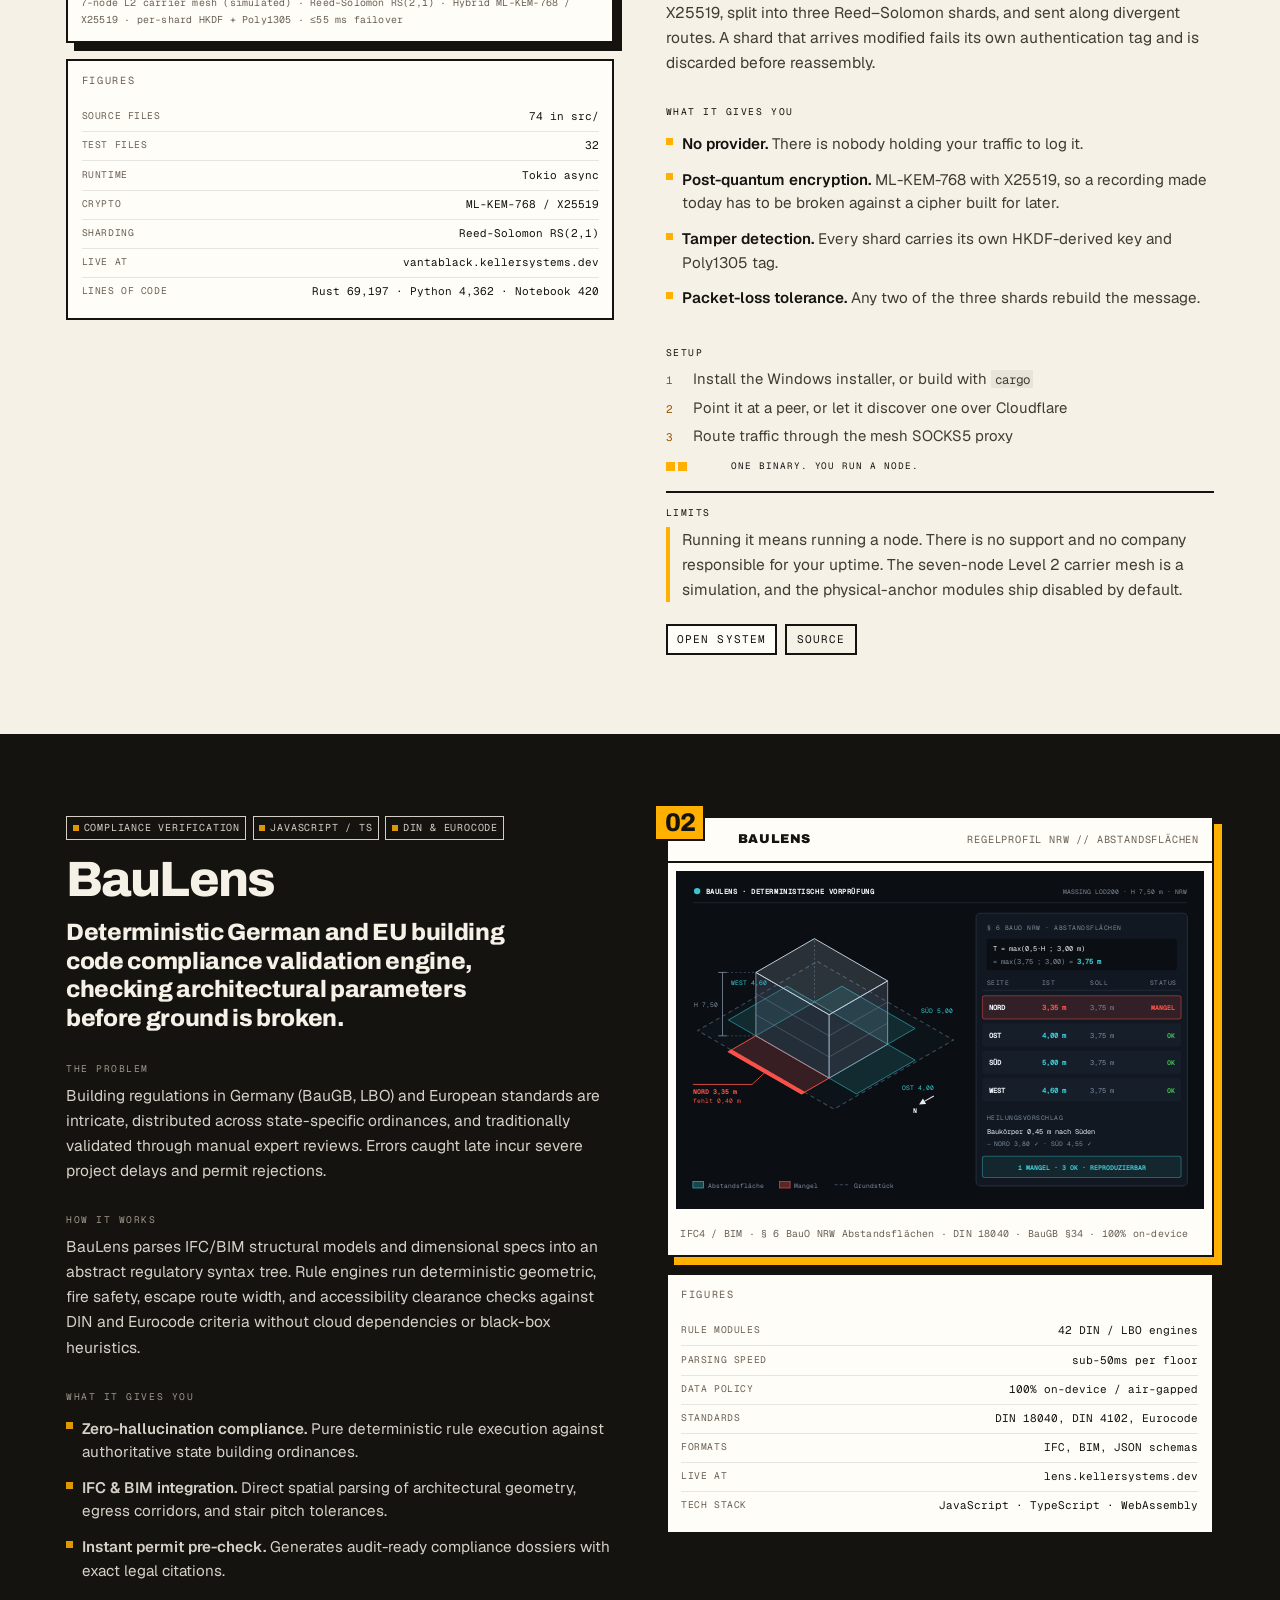
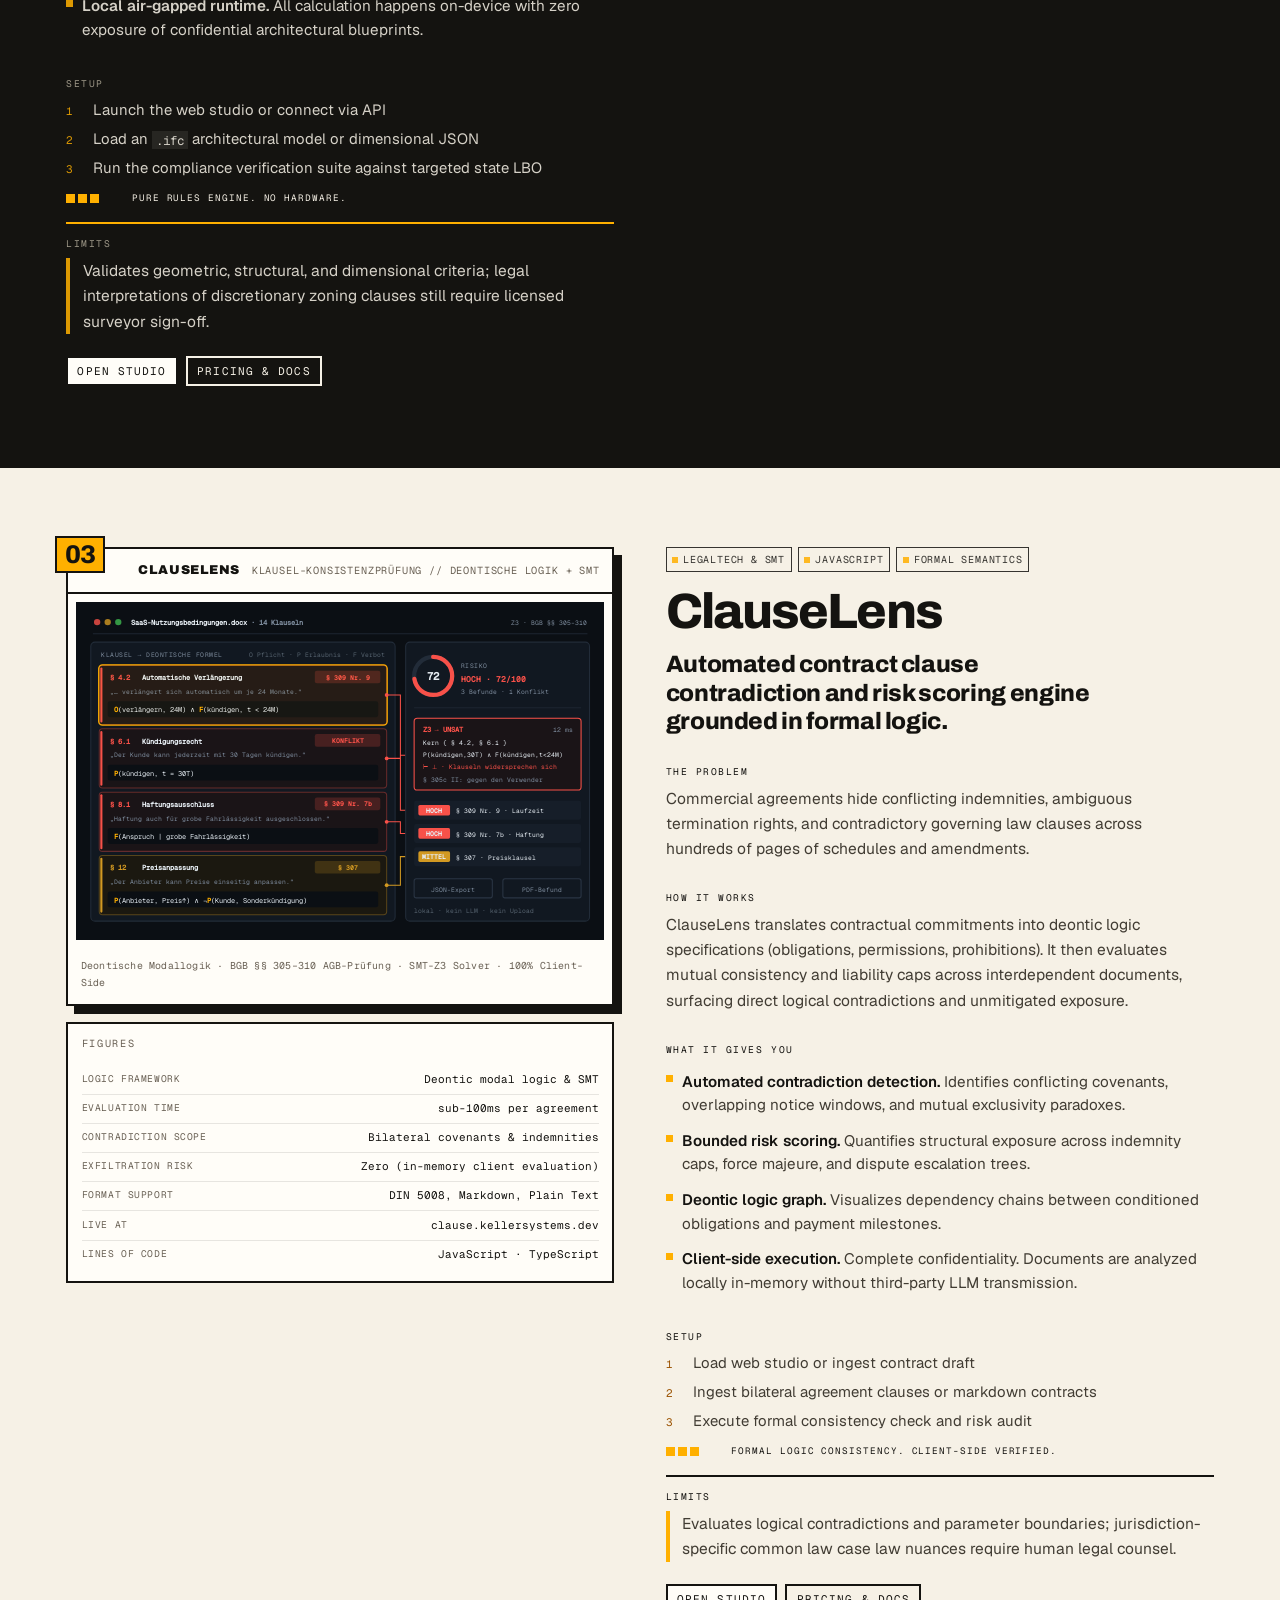
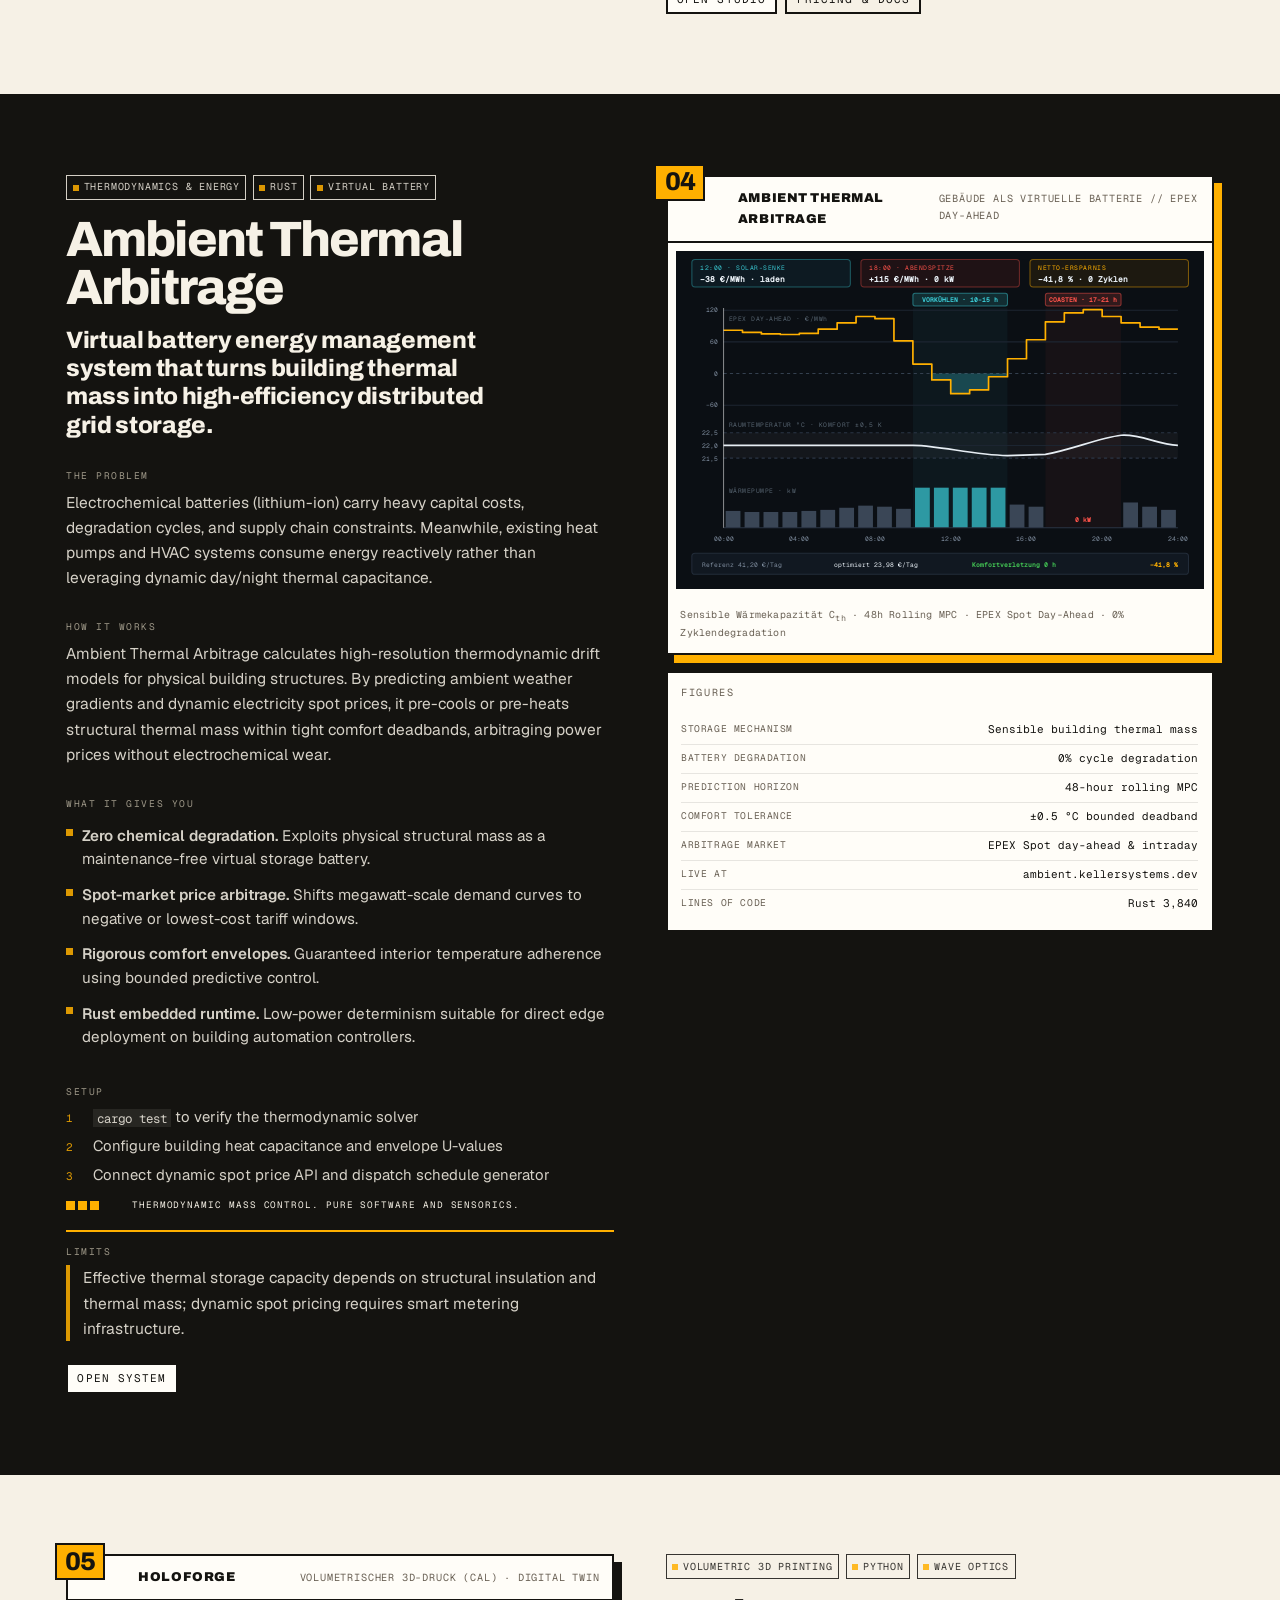
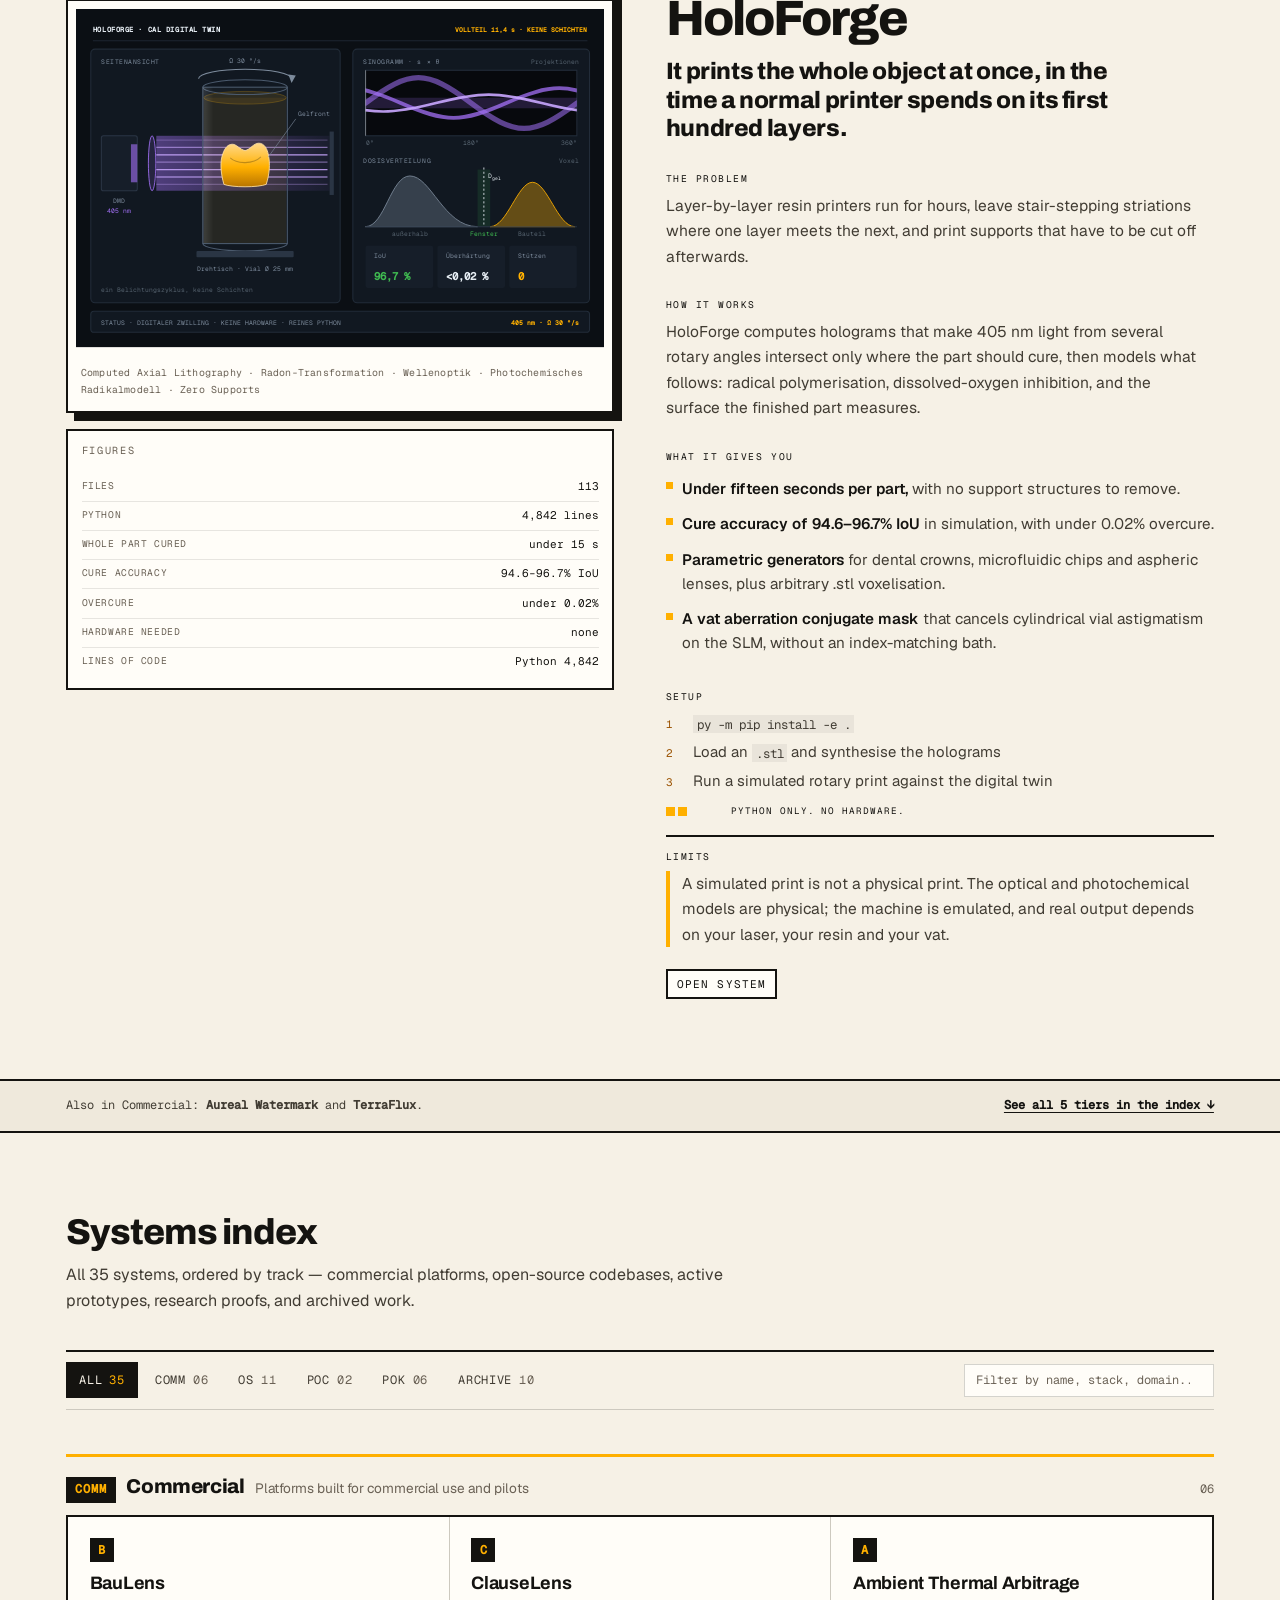
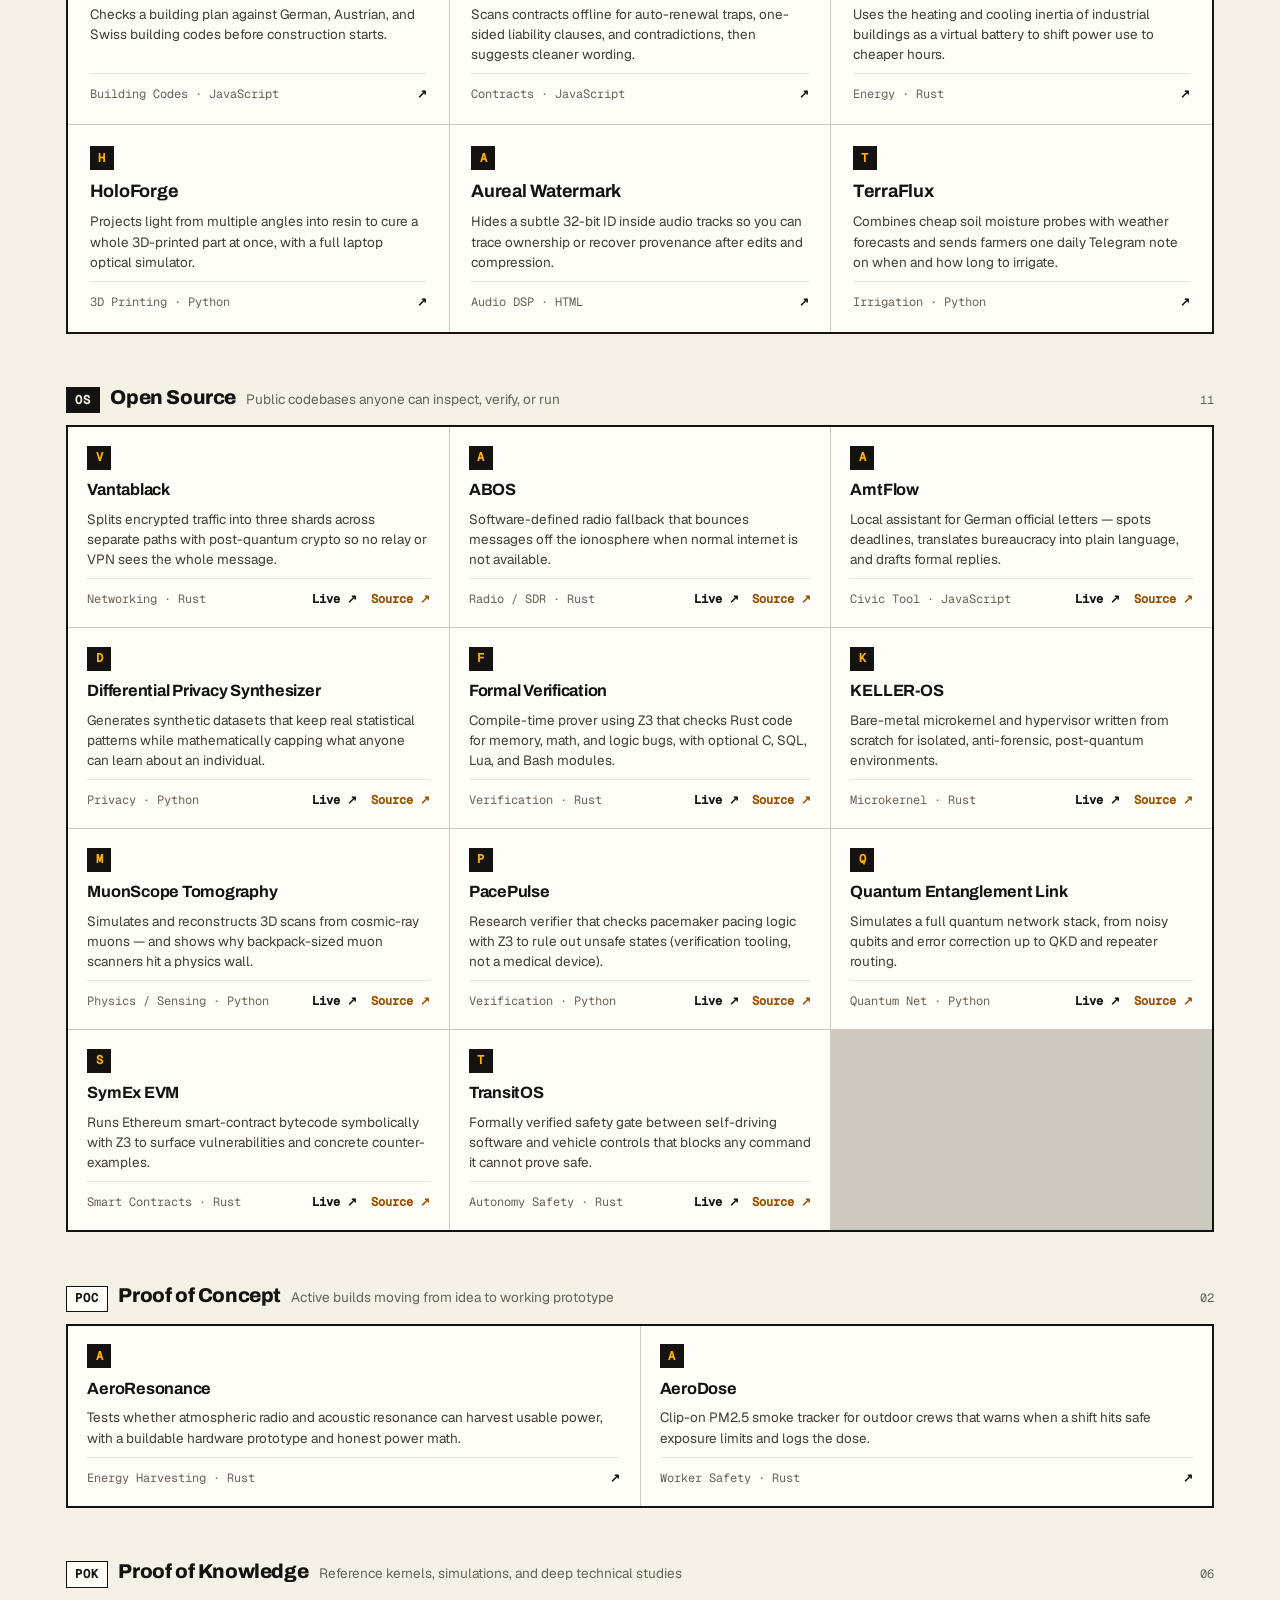
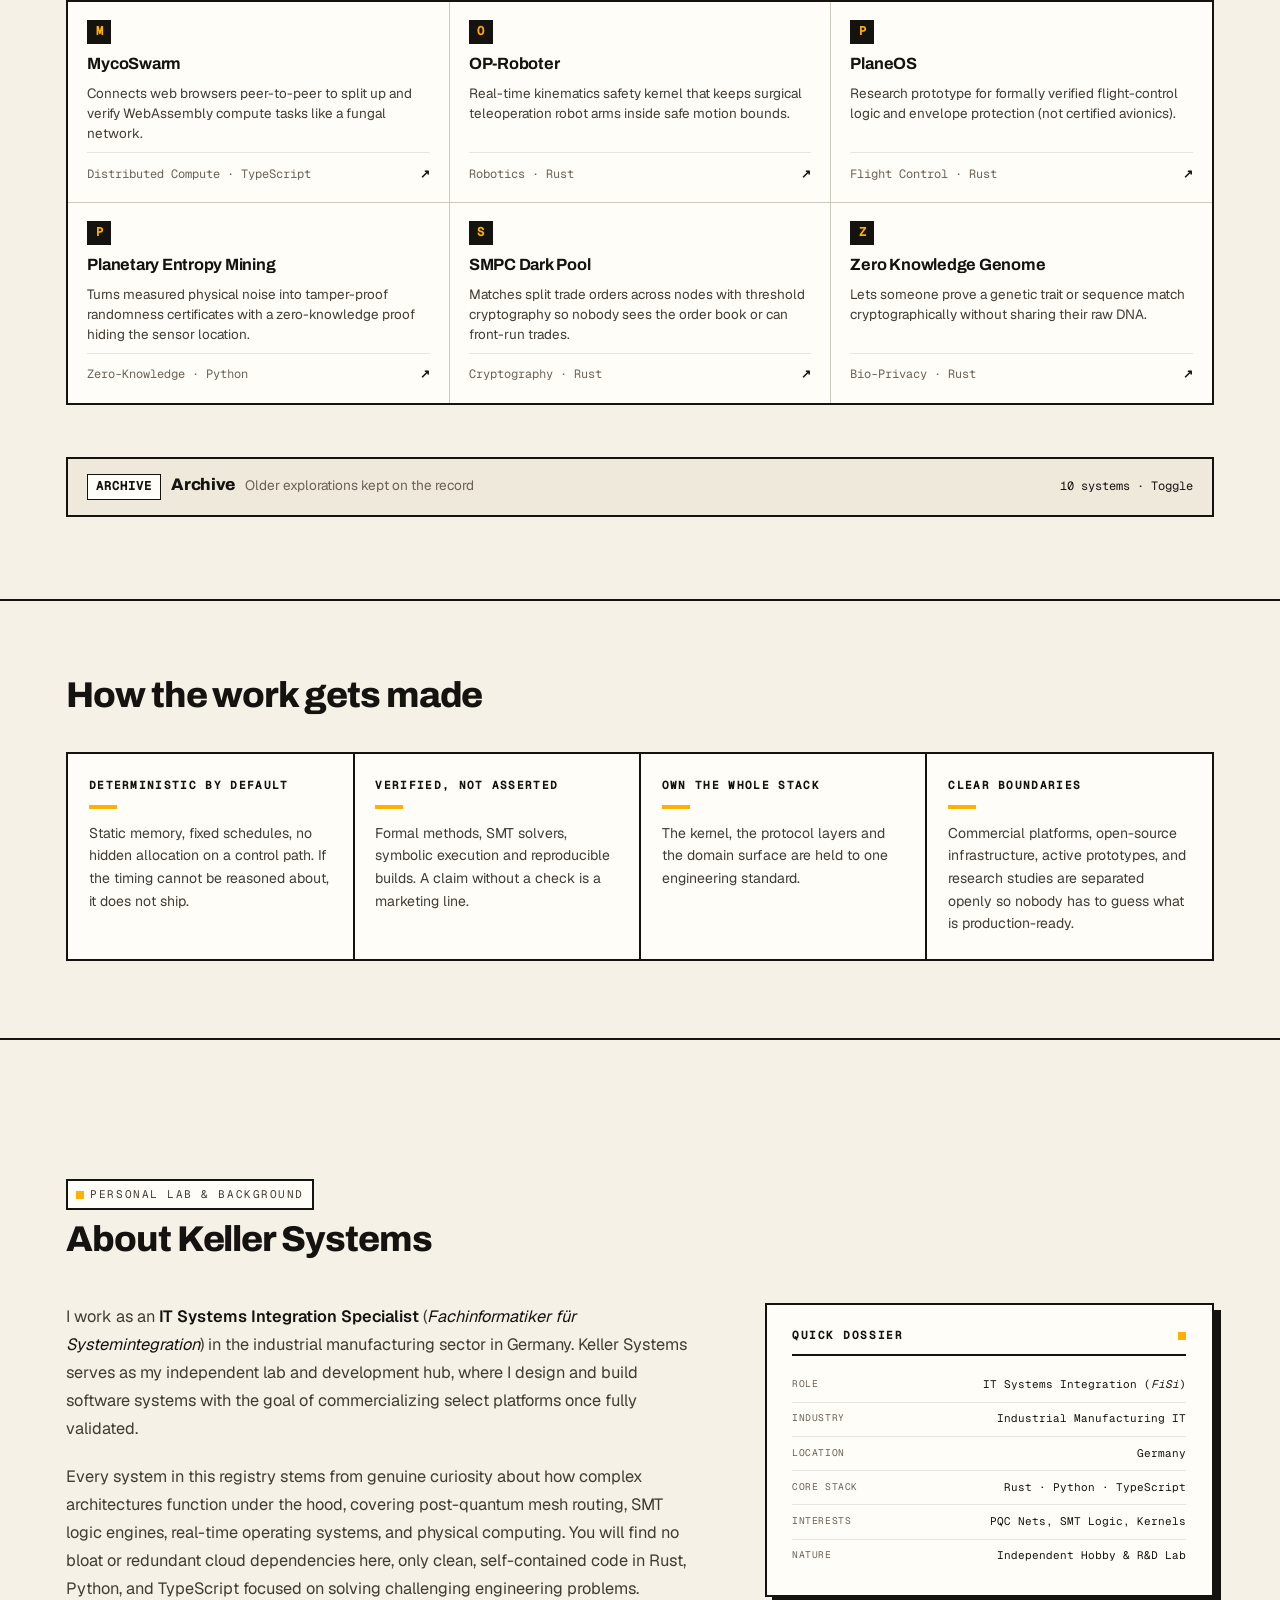
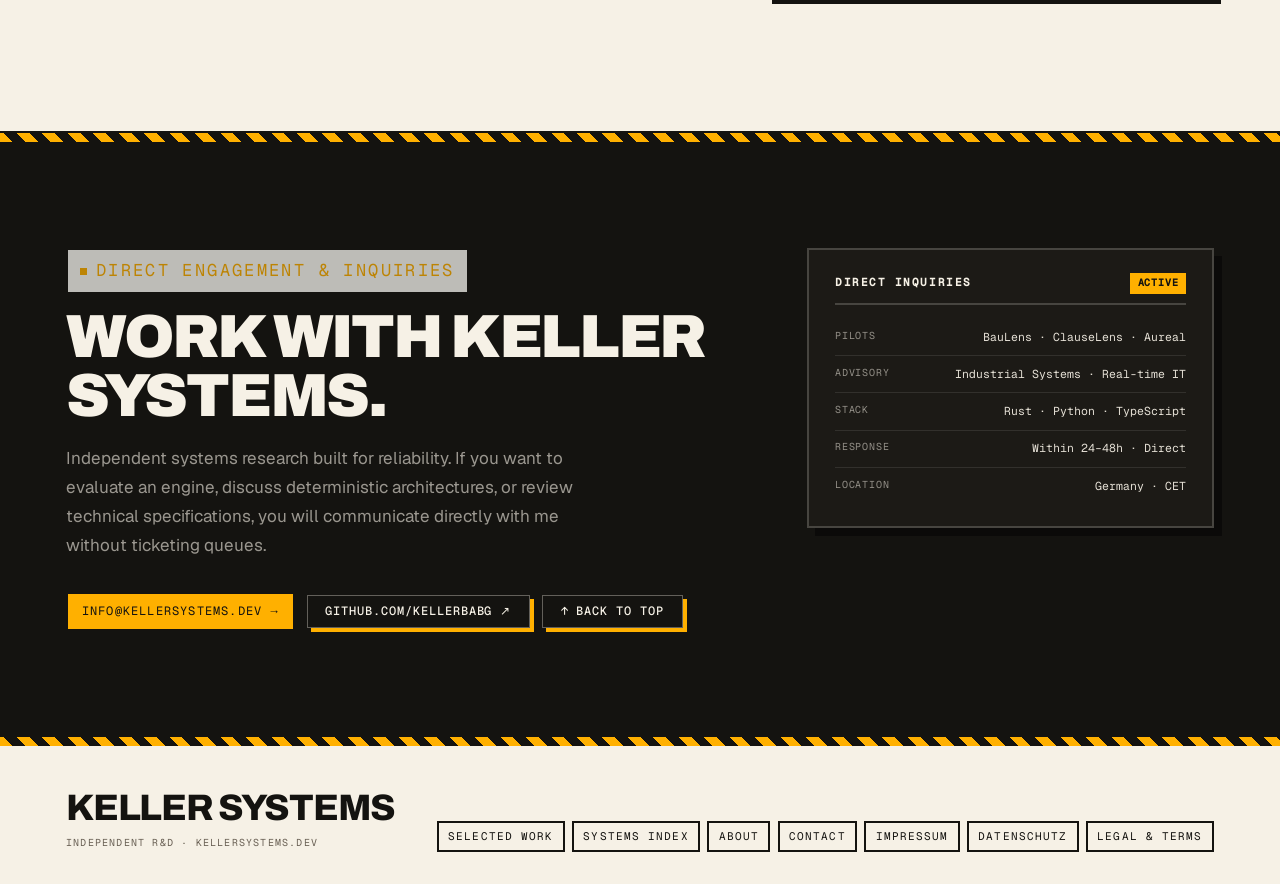
==== commit 1dc5e5a7: "Remove tier badges from contents list and chapter meta chips" ====
--- a/index.html
+++ b/index.html
@@ -9,7 +9,7 @@
 <meta name="description" content="Independent research and systems engineering: post-quantum mesh routing, cosmic-ray tomography, deterministic flight control, zero-knowledge identity and passive water harvesting.">
 <script>try{if(localStorage.getItem('ks-theme')==='dark'){document.documentElement.setAttribute('data-theme','dark');var m=document.getElementById('themeColorMeta');if(m)m.content='#332632';}}catch(e){}</script>
 <link rel="stylesheet" href="/assets/fonts/fonts.css">
-<link rel="stylesheet" href="style.css?v=15.0">
+<link rel="stylesheet" href="style.css?v=15.1">
 <style>
 /* Embedded critical styling to guarantee instant render regardless of CDN cache */
 /* CTA Architectural Styling */
@@ -285,11 +285,11 @@
     <div class="contents-pin">
       <div class="wrap">
         <ol class="contents-list" id="contentsList">
-          <li data-for="ch1"><span class="cnum">01</span><span class="cname"><a href="#ch1">Vantablack</a></span><span class="ctag"><span>Cryptography &amp; ZK</span><span class="ctier">OS</span></span></li>
-          <li data-for="ch2"><span class="cnum">02</span><span class="cname"><a href="#ch2">BauLens</a></span><span class="ctag"><span>Geometric rule check</span><span class="ctier ctier-comm">COMM</span></span></li>
-          <li data-for="ch3"><span class="cnum">03</span><span class="cname"><a href="#ch3">ClauseLens</a></span><span class="ctag"><span>Deontic Logic &amp; SMT</span><span class="ctier ctier-comm">COMM</span></span></li>
-          <li data-for="ch4"><span class="cnum">04</span><span class="cname"><a href="#ch4">Ambient Thermal Arbitrage</a></span><span class="ctag"><span>Thermodynamics &amp; Energy</span><span class="ctier ctier-comm">COMM</span></span></li>
-          <li data-for="ch5"><span class="cnum">05</span><span class="cname"><a href="#ch5">HoloForge</a></span><span class="ctag"><span>Volumetric 3D printing</span><span class="ctier ctier-comm">COMM</span></span></li>
+          <li data-for="ch1"><span class="cnum">01</span><span class="cname"><a href="#ch1">Vantablack</a></span><span class="ctag">Cryptography &amp; ZK</span></li>
+          <li data-for="ch2"><span class="cnum">02</span><span class="cname"><a href="#ch2">BauLens</a></span><span class="ctag">Geometric rule check</span></li>
+          <li data-for="ch3"><span class="cnum">03</span><span class="cname"><a href="#ch3">ClauseLens</a></span><span class="ctag">Deontic Logic &amp; SMT</span></li>
+          <li data-for="ch4"><span class="cnum">04</span><span class="cname"><a href="#ch4">Ambient Thermal Arbitrage</a></span><span class="ctag">Thermodynamics &amp; Energy</span></li>
+          <li data-for="ch5"><span class="cnum">05</span><span class="cname"><a href="#ch5">HoloForge</a></span><span class="ctag">Volumetric 3D printing</span></li>
         </ol>
         <p class="contents-intro">Five highlighted systems &mdash; four commercial platforms and one open-source flagship.</p>
       </div>
@@ -422,7 +422,7 @@
           </div>
         </div>
         <div class="chapter-body">
-          <div class="meta"><span class="chip">OS &middot; Open Source</span><span class="chip">Cryptography &amp; privacy</span><span class="chip">Rust</span><span class="chip">Tokio async</span></div>
+          <div class="meta"><span class="chip">Cryptography &amp; privacy</span><span class="chip">Rust</span><span class="chip">Tokio async</span></div>
           <h2 id="t01">Vantablack</h2>
           <p class="lede">Every message leaves by three roads at once, and no machine on any of them holds the whole thing.</p>
           <div class="blk"><h4>The problem</h4><p>A VPN provider sees every site you visit, keeps logs, and can be ordered to hand them over. Separately, traffic recorded today can be decrypted later if quantum computers get strong enough.</p></div>
@@ -544,7 +544,7 @@
           </div>
         </div>
         <div class="chapter-body">
-          <div class="meta"><span class="chip">COMM &middot; Commercial</span><span class="chip">Compliance verification</span><span class="chip">JavaScript / TS</span><span class="chip">DIN &amp; Eurocode</span></div>
+          <div class="meta"><span class="chip">Compliance verification</span><span class="chip">JavaScript / TS</span><span class="chip">DIN &amp; Eurocode</span></div>
           <h2 id="t02">BauLens</h2>
           <p class="lede">Deterministic German and EU building code compliance validation engine, checking architectural parameters before ground is broken.</p>
           <div class="blk"><h4>The problem</h4><p>Building regulations in Germany (BauGB, LBO) and European standards are intricate, distributed across state-specific ordinances, and traditionally validated through manual expert reviews. Errors caught late incur severe project delays and permit rejections.</p></div>
@@ -692,7 +692,7 @@
           </div>
         </div>
         <div class="chapter-body">
-          <div class="meta"><span class="chip">COMM &middot; Commercial</span><span class="chip">LegalTech &amp; SMT</span><span class="chip">JavaScript</span><span class="chip">Formal semantics</span></div>
+          <div class="meta"><span class="chip">LegalTech &amp; SMT</span><span class="chip">JavaScript</span><span class="chip">Formal semantics</span></div>
           <h2 id="t03">ClauseLens</h2>
           <p class="lede">Automated contract clause contradiction and risk scoring engine grounded in formal logic.</p>
           <div class="blk"><h4>The problem</h4><p>Commercial agreements hide conflicting indemnities, ambiguous termination rights, and contradictory governing law clauses across hundreds of pages of schedules and amendments.</p></div>
@@ -807,7 +807,7 @@
           </div>
         </div>
         <div class="chapter-body">
-          <div class="meta"><span class="chip">COMM &middot; Commercial</span><span class="chip">Thermodynamics &amp; Energy</span><span class="chip">Rust</span><span class="chip">Virtual battery</span></div>
+          <div class="meta"><span class="chip">Thermodynamics &amp; Energy</span><span class="chip">Rust</span><span class="chip">Virtual battery</span></div>
           <h2 id="t04">Ambient Thermal Arbitrage</h2>
           <p class="lede">Virtual battery energy management system that turns building thermal mass into high-efficiency distributed grid storage.</p>
           <div class="blk"><h4>The problem</h4><p>Electrochemical batteries (lithium-ion) carry heavy capital costs, degradation cycles, and supply chain constraints. Meanwhile, existing heat pumps and HVAC systems consume energy reactively rather than leveraging dynamic day/night thermal capacitance.</p></div>
@@ -952,7 +952,7 @@
           </div>
         </div>
         <div class="chapter-body">
-          <div class="meta"><span class="chip">COMM &middot; Commercial</span><span class="chip">Volumetric 3D printing</span><span class="chip">Python</span><span class="chip">wave optics</span></div>
+          <div class="meta"><span class="chip">Volumetric 3D printing</span><span class="chip">Python</span><span class="chip">wave optics</span></div>
           <h2 id="t05">HoloForge</h2>
           <p class="lede">It prints the whole object at once, in the time a normal printer spends on its first hundred layers.</p>
           <div class="blk"><h4>The problem</h4><p>Layer-by-layer resin printers run for hours, leave stair-stepping striations where one layer meets the next, and print supports that have to be cut off afterwards.</p></div>
--- a/style.css
+++ b/style.css
@@ -349,9 +349,7 @@
 .cnum { font-family: var(--font-mono); font-size: 0.6875rem; letter-spacing: 0.14em; color: var(--signal); }
 .cname { font-family: var(--font-display); font-weight: 800; font-size: clamp(1.15rem, 2.5vw, 1.85rem); line-height: 1.08; letter-spacing: -0.028em; }
 .contents-list li:hover .cname a { color: var(--signal); }
-.ctag { font-family: var(--font-mono); font-size: 0.6875rem; letter-spacing: 0.08em; text-transform: uppercase; opacity: 0.8; display: inline-flex; align-items: center; gap: 0.65rem; }
-.ctier { font-family: var(--font-mono); font-size: 0.6875rem; letter-spacing: 0.08em; padding: 0.12em 0.45em; border: 1px solid rgba(246, 241, 230, 0.35); color: var(--onink); opacity: 1; }
-.ctier-comm { border-color: var(--signal); color: var(--signal); }
+.ctag { font-family: var(--font-mono); font-size: 0.6875rem; letter-spacing: 0.08em; text-transform: uppercase; opacity: 0.8; }
 .contents-list li.is-on .cnum { color: var(--signal); }
 .contents-list a { text-decoration: none; transition: color 0.15s var(--ease); }
 .contents-intro { margin-top: 1.35rem; font-family: var(--font-mono); font-size: 0.6875rem; letter-spacing: 0.1em; text-transform: uppercase; opacity: 0.62; }
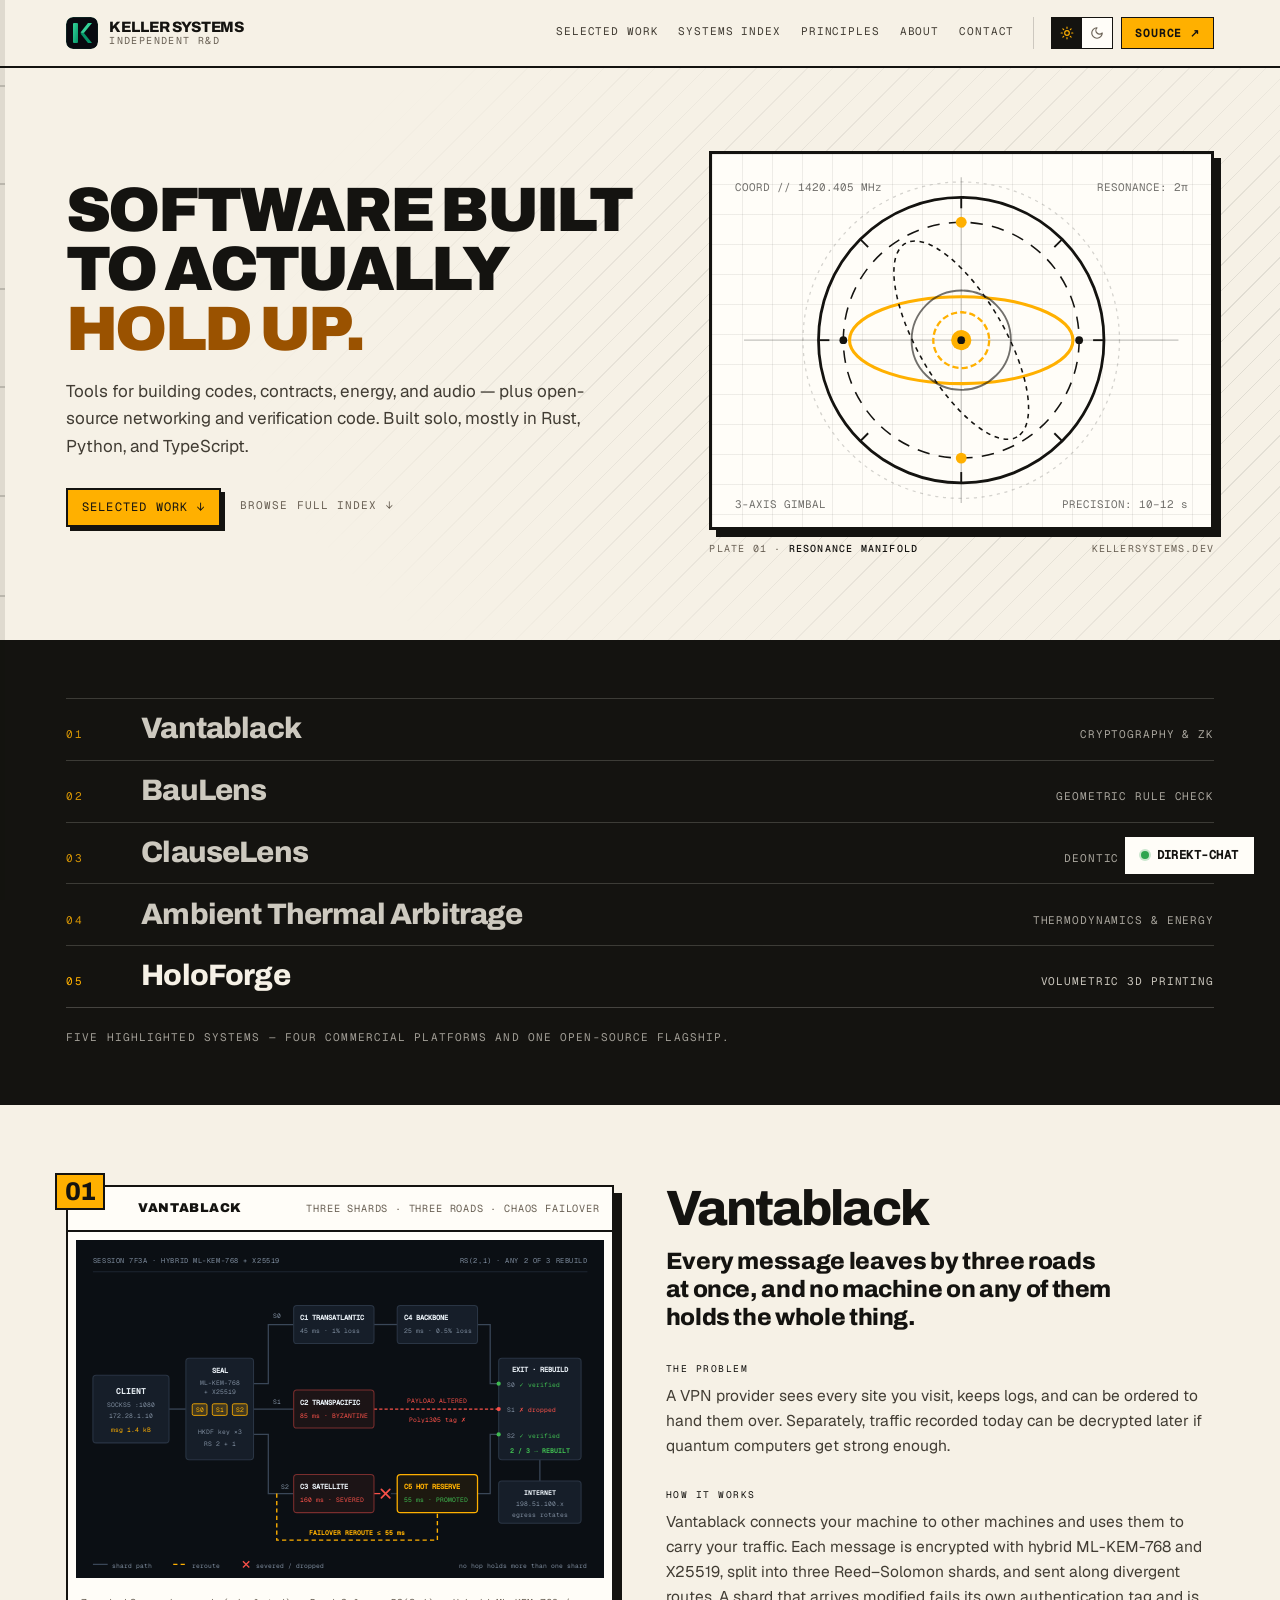
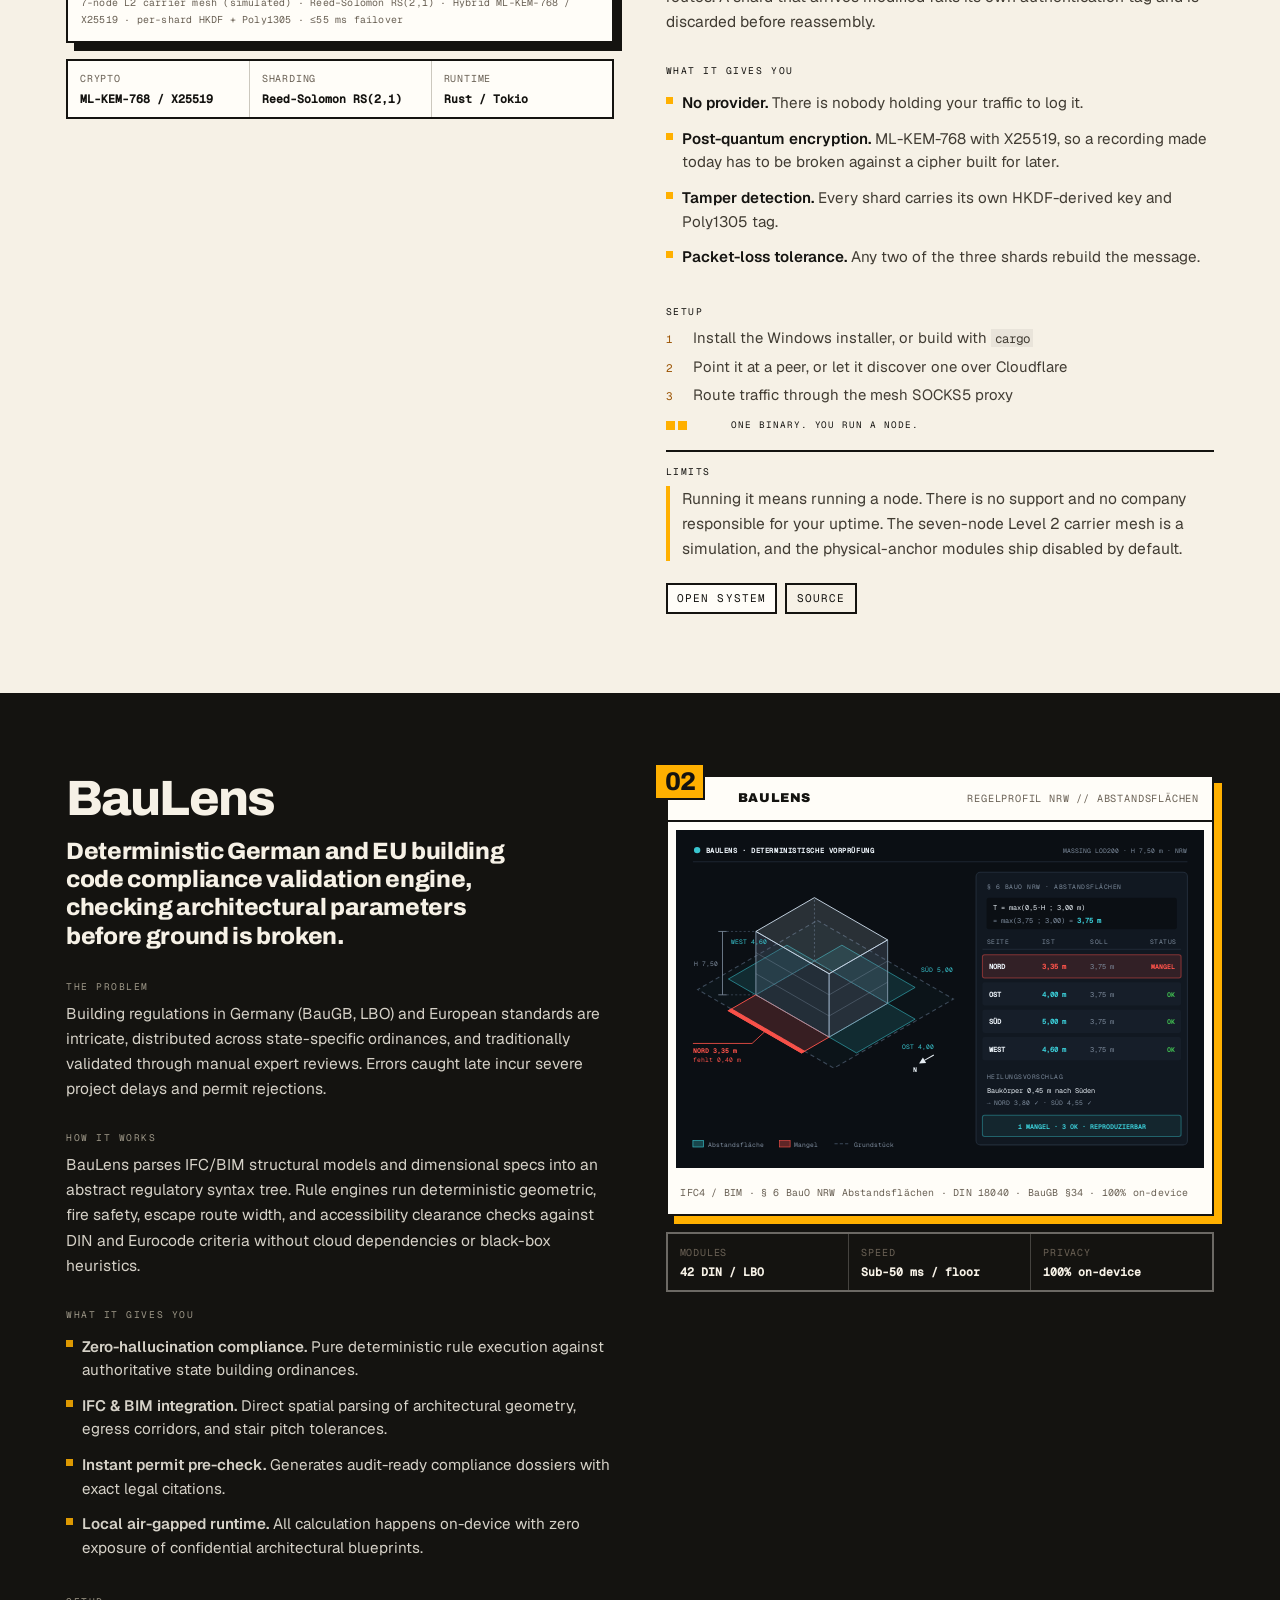
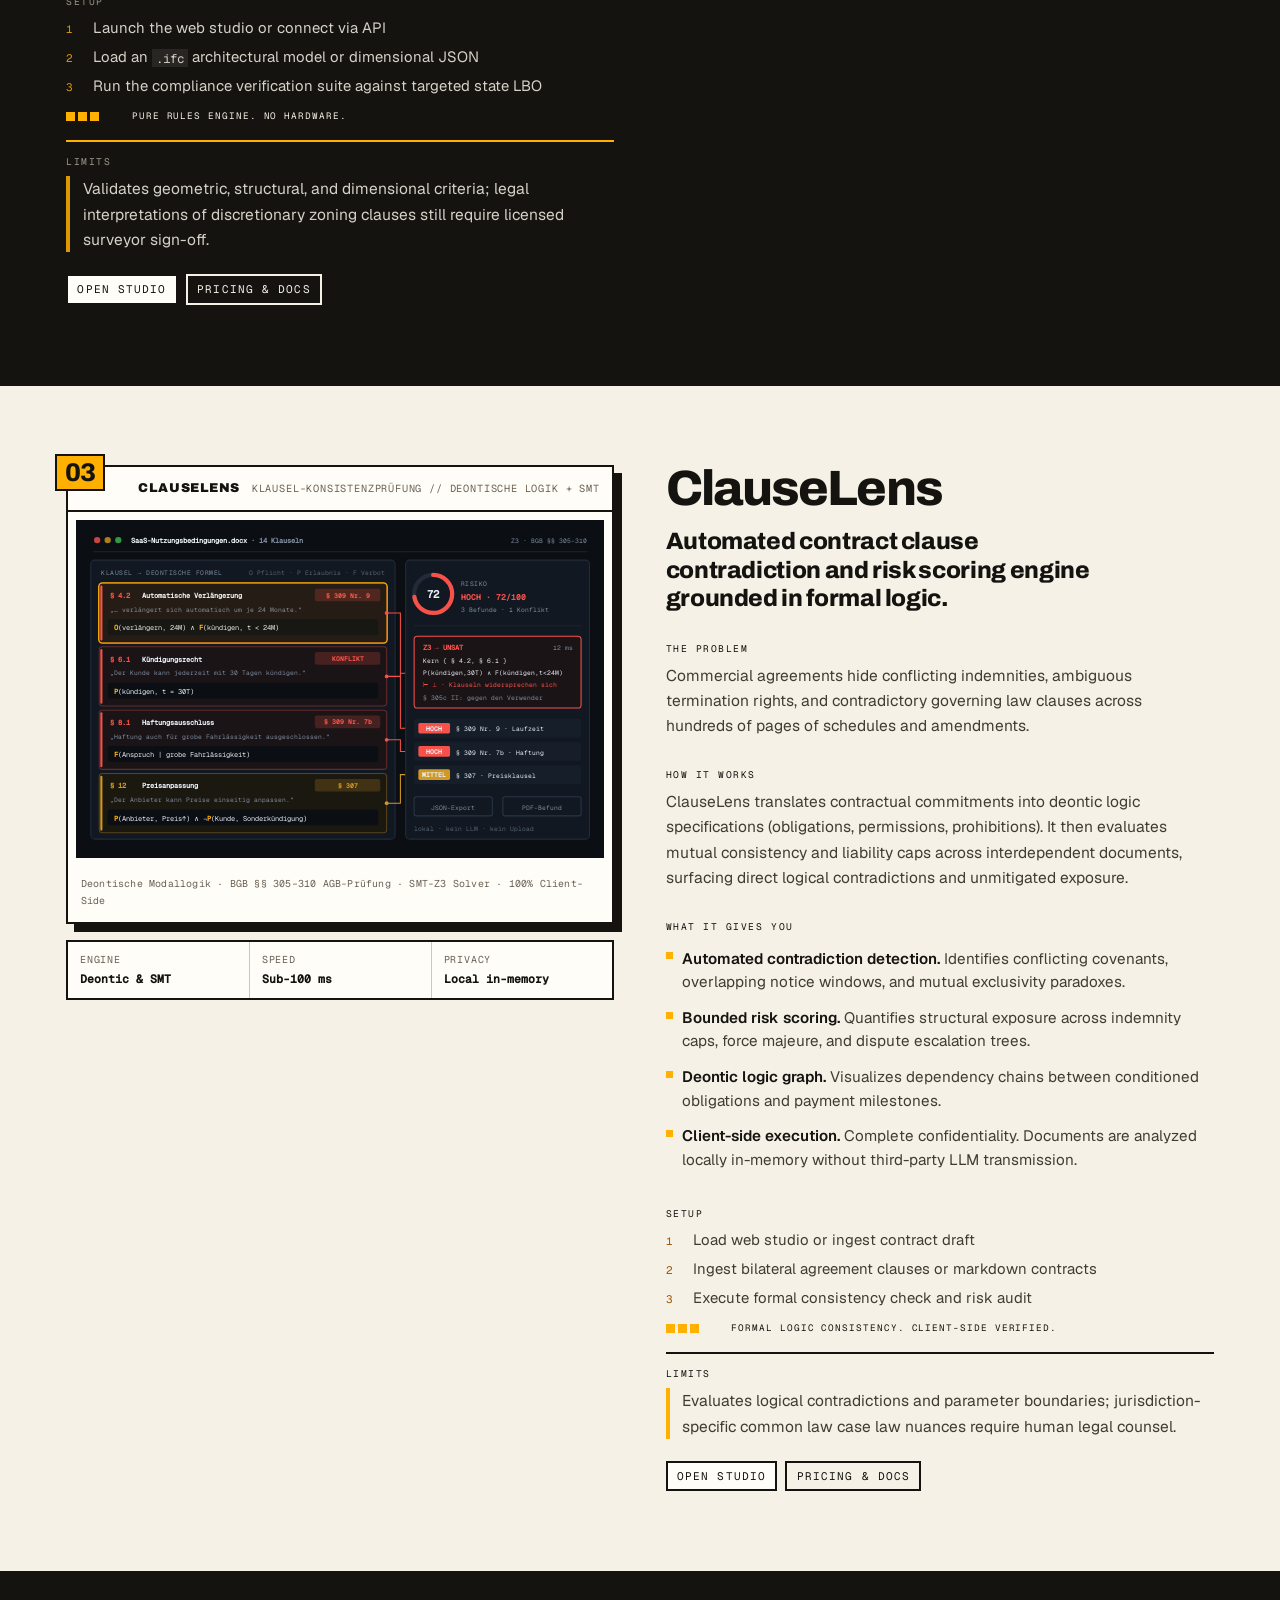
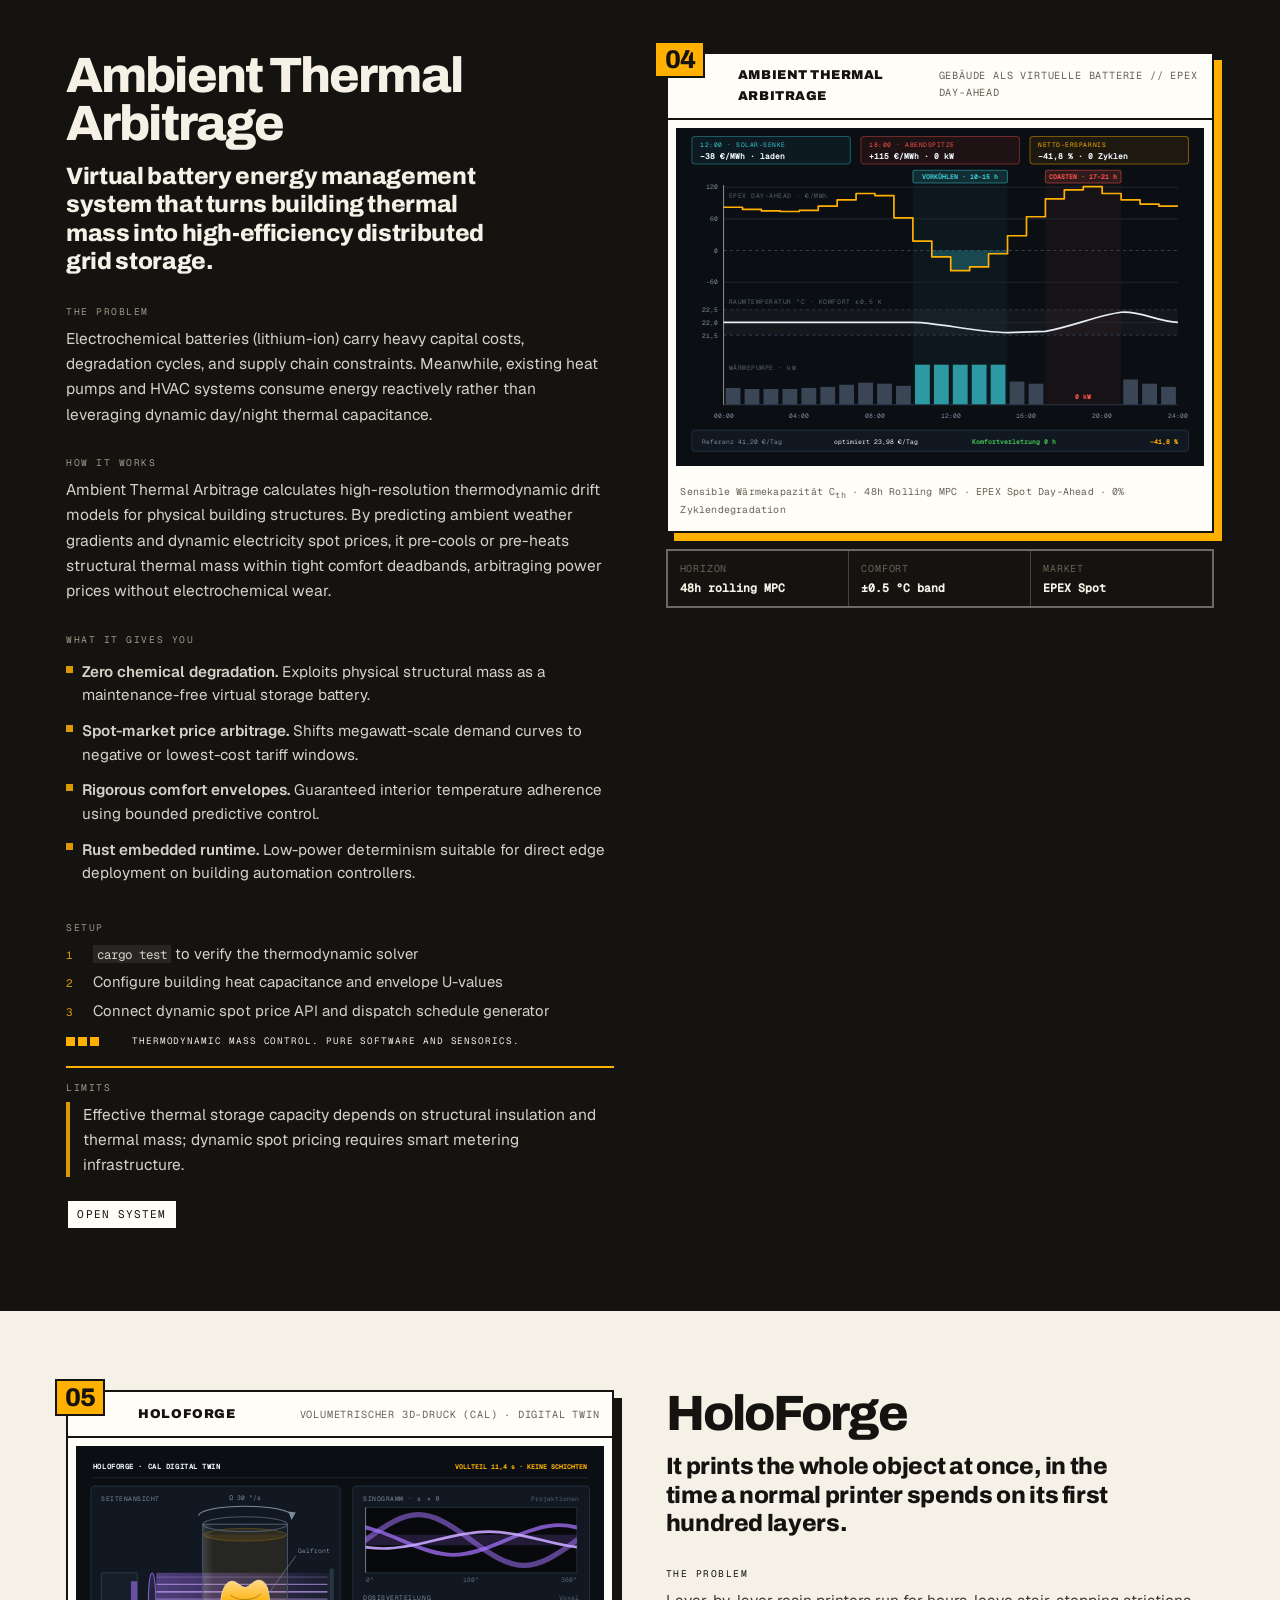
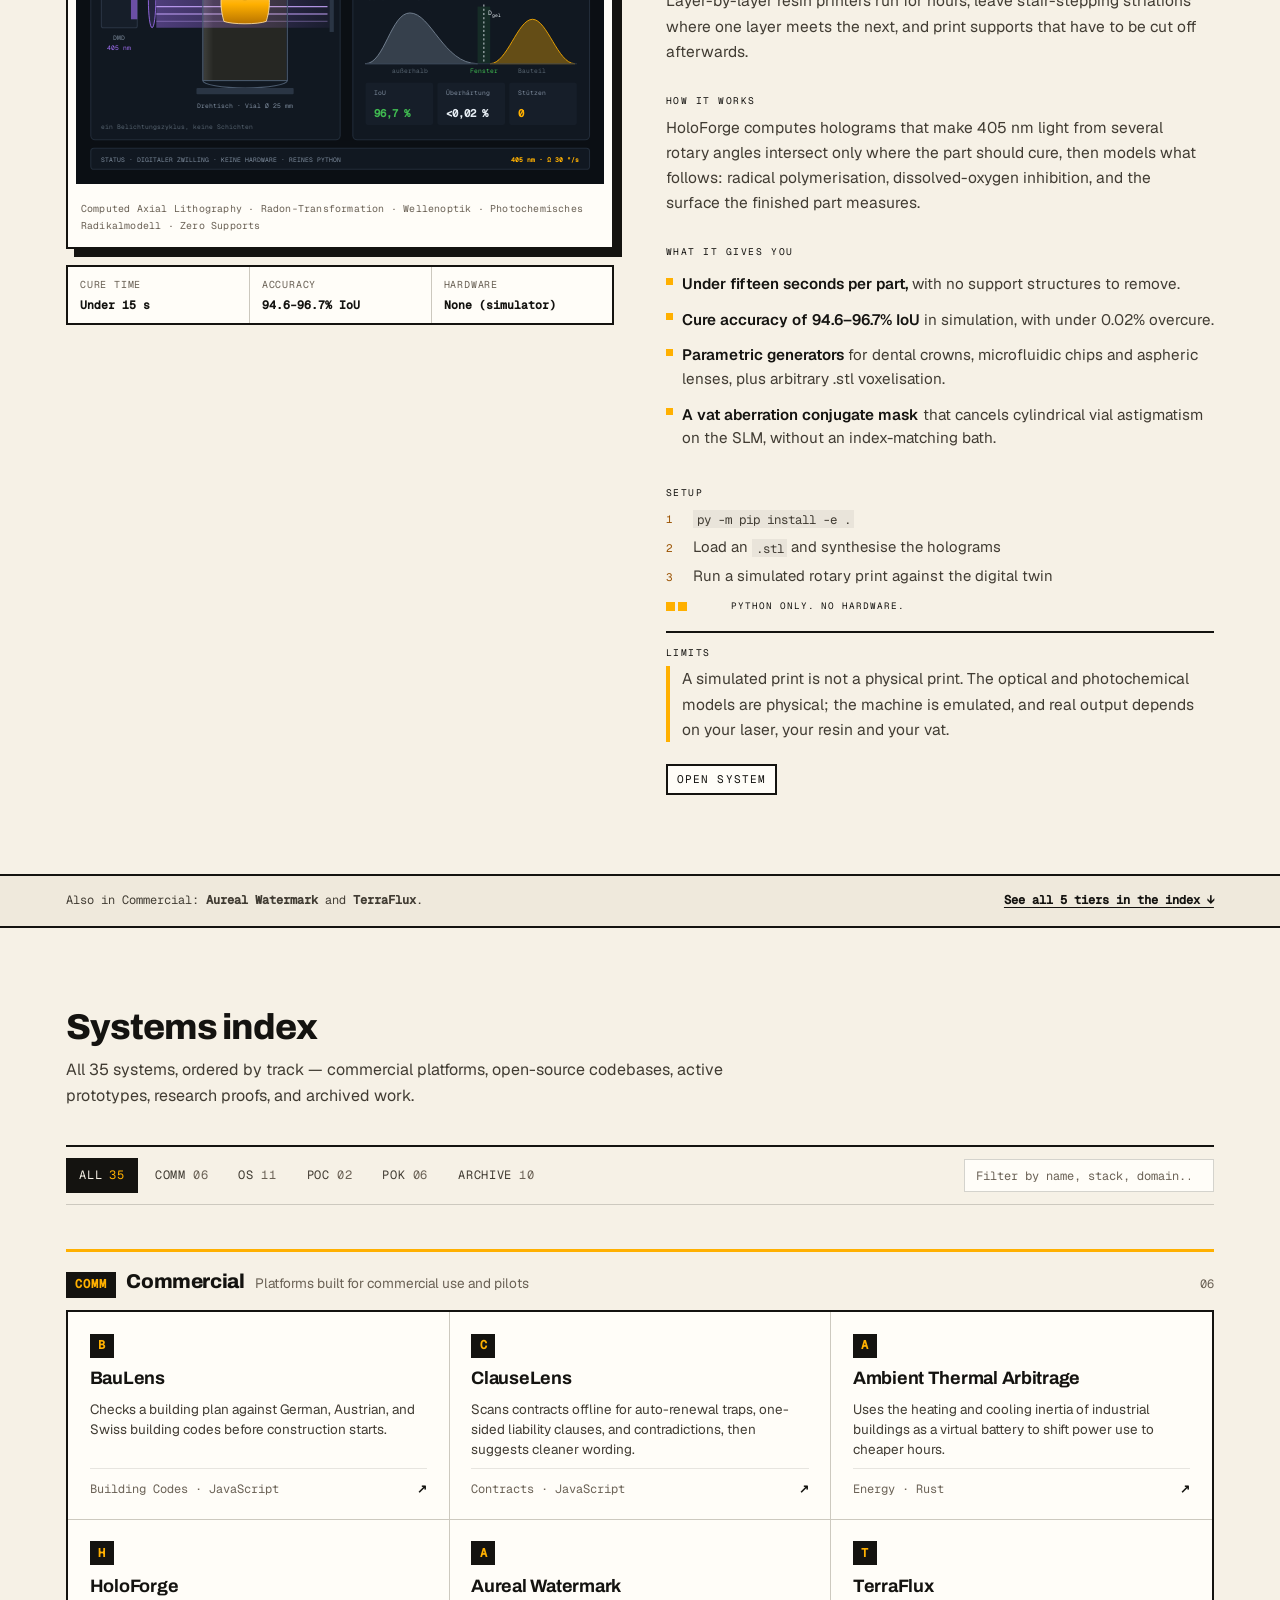
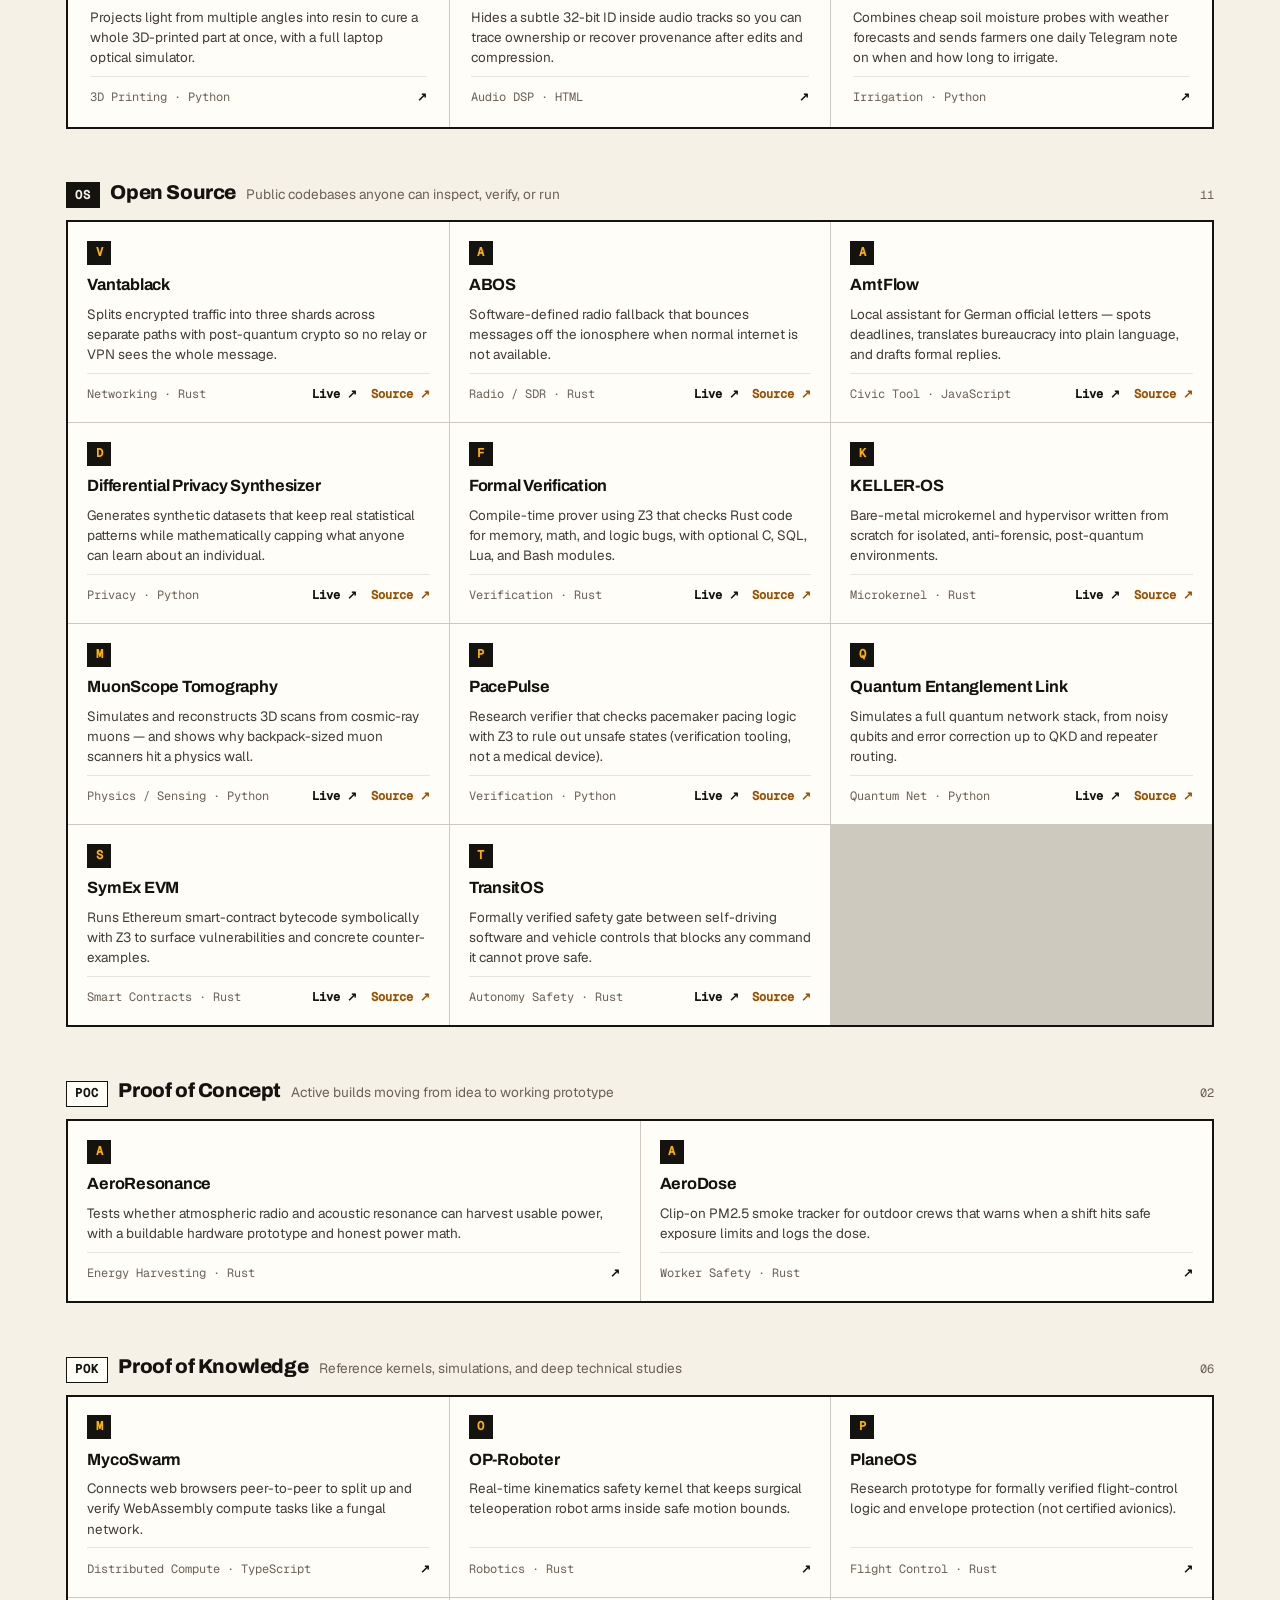
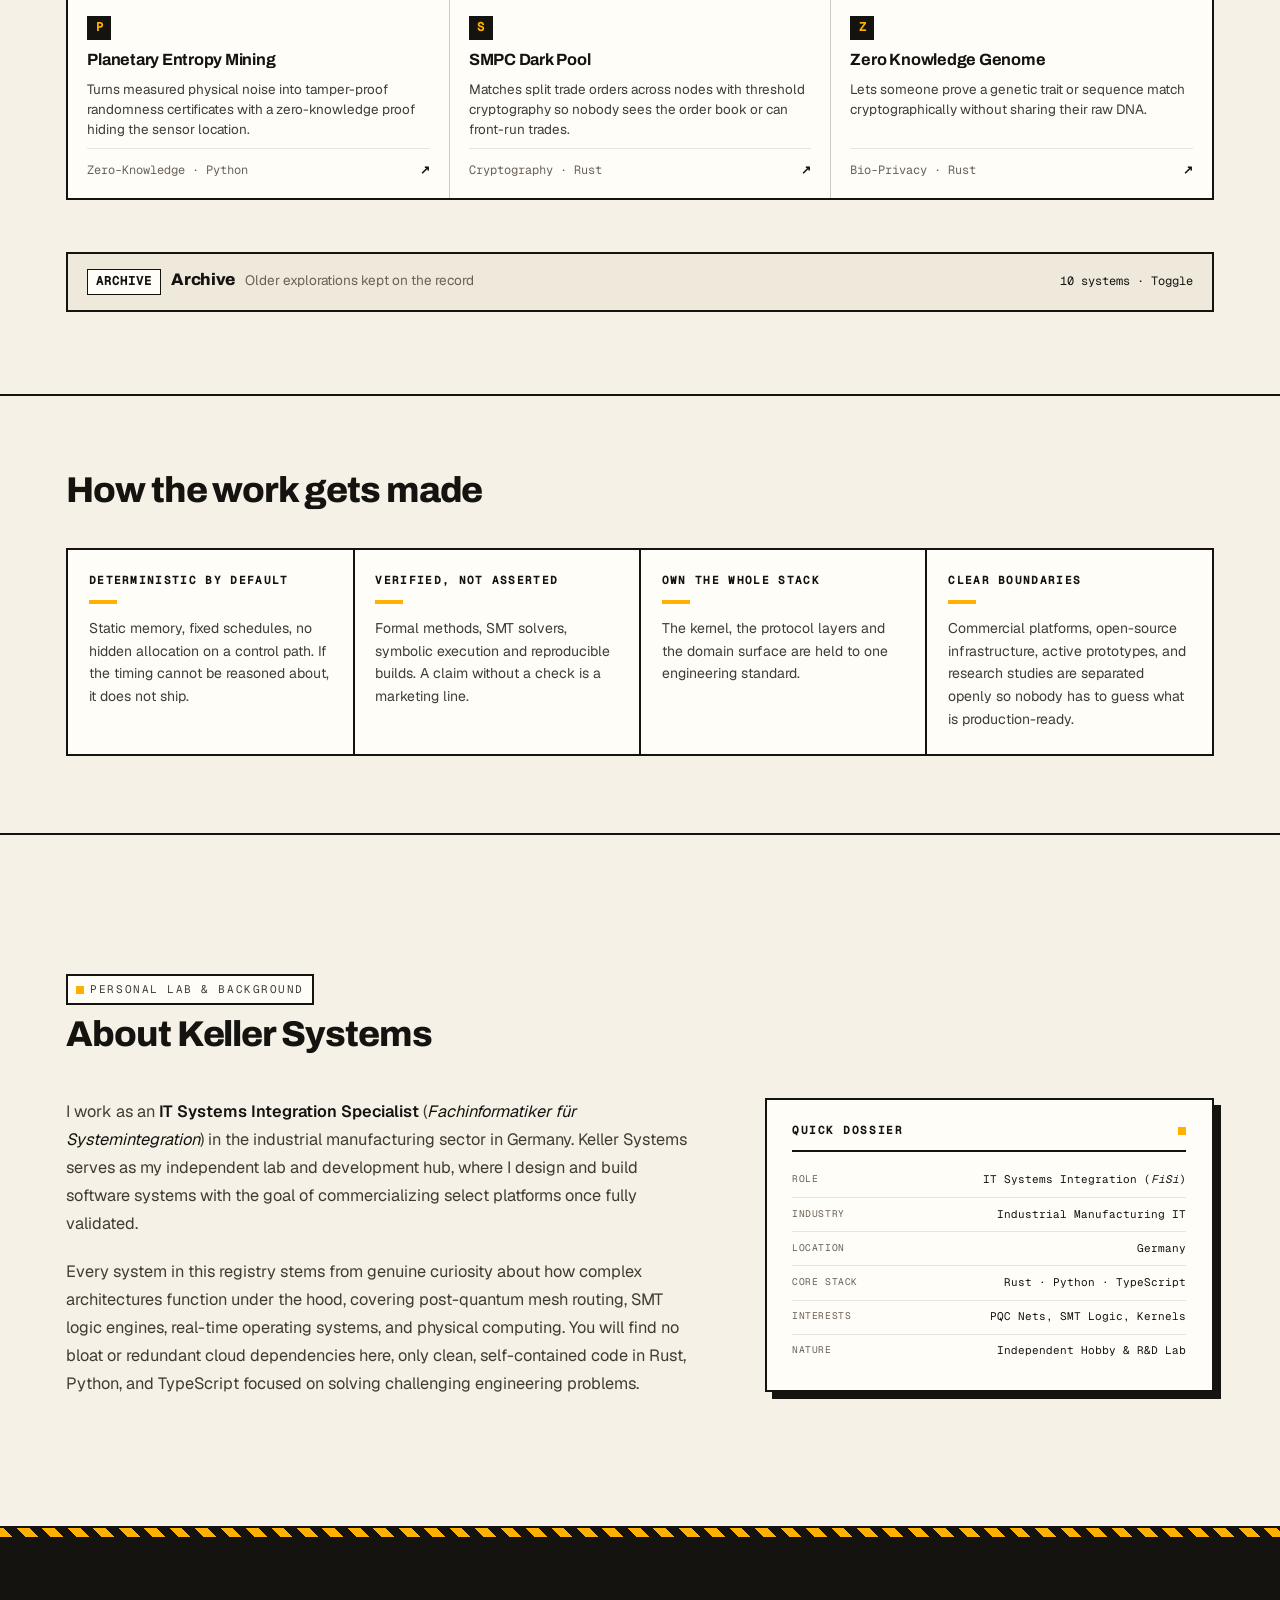
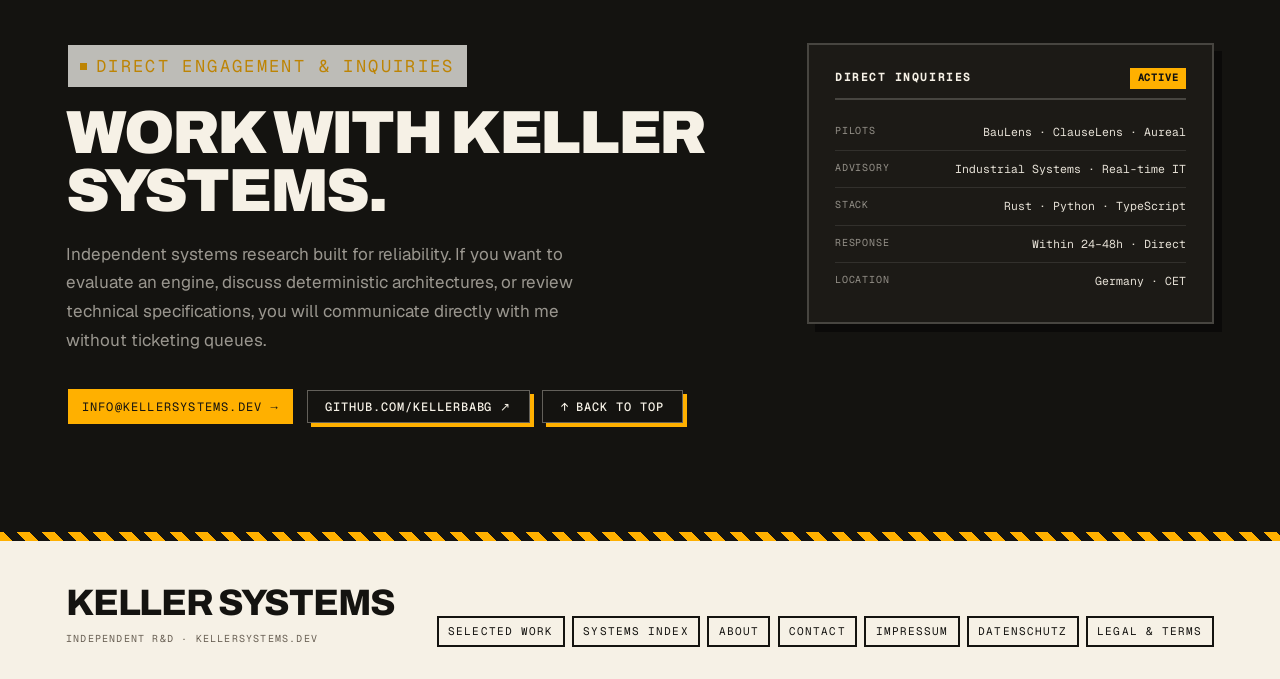
==== commit 846bf78b: "Remove chapter meta badges and replace figures docket with compact spec strip" ====
--- a/index.html
+++ b/index.html
@@ -9,7 +9,7 @@
 <meta name="description" content="Independent research and systems engineering: post-quantum mesh routing, cosmic-ray tomography, deterministic flight control, zero-knowledge identity and passive water harvesting.">
 <script>try{if(localStorage.getItem('ks-theme')==='dark'){document.documentElement.setAttribute('data-theme','dark');var m=document.getElementById('themeColorMeta');if(m)m.content='#332632';}}catch(e){}</script>
 <link rel="stylesheet" href="/assets/fonts/fonts.css">
-<link rel="stylesheet" href="style.css?v=15.1">
+<link rel="stylesheet" href="style.css?v=15.2">
 <style>
 /* Embedded critical styling to guarantee instant render regardless of CDN cache */
 /* CTA Architectural Styling */
@@ -415,14 +415,13 @@
   </svg>
   <div class="m-foot">7-node L2 carrier mesh (simulated) &middot; Reed&ndash;Solomon RS(2,1) &middot; Hybrid ML-KEM-768 / X25519 &middot; per-shard HKDF + Poly1305 &middot; &le;55&nbsp;ms failover</div>
 </div>
-<div class="docket">
-            <h4>Figures</h4>
-            <div class="fr"><span>Source files</span><span>74 in src/</span></div><div class="fr"><span>Test files</span><span>32</span></div><div class="fr"><span>Runtime</span><span>Tokio async</span></div><div class="fr"><span>Crypto</span><span>ML-KEM-768 / X25519</span></div><div class="fr"><span>Sharding</span><span>Reed-Solomon RS(2,1)</span></div><div class="fr"><span>Live at</span><span>vantablack.kellersystems.dev</span></div>
-            <div class="fr"><span>Lines of code</span><span>Rust 69,197 &middot; Python 4,362 &middot; Notebook 420</span></div>
+<div class="spec-strip">
+            <div class="spec-cell"><span>Crypto</span><strong>ML-KEM-768 / X25519</strong></div>
+            <div class="spec-cell"><span>Sharding</span><strong>Reed-Solomon RS(2,1)</strong></div>
+            <div class="spec-cell"><span>Runtime</span><strong>Rust / Tokio</strong></div>
           </div>
         </div>
         <div class="chapter-body">
-          <div class="meta"><span class="chip">Cryptography &amp; privacy</span><span class="chip">Rust</span><span class="chip">Tokio async</span></div>
           <h2 id="t01">Vantablack</h2>
           <p class="lede">Every message leaves by three roads at once, and no machine on any of them holds the whole thing.</p>
           <div class="blk"><h4>The problem</h4><p>A VPN provider sees every site you visit, keeps logs, and can be ordered to hand them over. Separately, traffic recorded today can be decrypted later if quantum computers get strong enough.</p></div>
@@ -537,14 +536,13 @@
   </svg>
   <div class="m-foot">IFC4 / BIM &middot; &sect; 6 BauO NRW Abstandsfl&auml;chen &middot; DIN 18040 &middot; BauGB &sect;34 &middot; 100% on-device</div>
 </div>
-<div class="docket">
-            <h4>Figures</h4>
-            <div class="fr"><span>Rule modules</span><span>42 DIN / LBO engines</span></div><div class="fr"><span>Parsing speed</span><span>sub-50ms per floor</span></div><div class="fr"><span>Data policy</span><span>100% on-device / air-gapped</span></div><div class="fr"><span>Standards</span><span>DIN 18040, DIN 4102, Eurocode</span></div><div class="fr"><span>Formats</span><span>IFC, BIM, JSON schemas</span></div><div class="fr"><span>Live at</span><span>lens.kellersystems.dev</span></div>
-            <div class="fr"><span>Tech stack</span><span>JavaScript &middot; TypeScript &middot; WebAssembly</span></div>
+<div class="spec-strip">
+            <div class="spec-cell"><span>Modules</span><strong>42 DIN / LBO</strong></div>
+            <div class="spec-cell"><span>Speed</span><strong>Sub-50 ms / floor</strong></div>
+            <div class="spec-cell"><span>Privacy</span><strong>100% on-device</strong></div>
           </div>
         </div>
         <div class="chapter-body">
-          <div class="meta"><span class="chip">Compliance verification</span><span class="chip">JavaScript / TS</span><span class="chip">DIN &amp; Eurocode</span></div>
           <h2 id="t02">BauLens</h2>
           <p class="lede">Deterministic German and EU building code compliance validation engine, checking architectural parameters before ground is broken.</p>
           <div class="blk"><h4>The problem</h4><p>Building regulations in Germany (BauGB, LBO) and European standards are intricate, distributed across state-specific ordinances, and traditionally validated through manual expert reviews. Errors caught late incur severe project delays and permit rejections.</p></div>
@@ -685,14 +683,13 @@
   </svg>
   <div class="m-foot">Deontische Modallogik &middot; BGB &sect;&sect; 305&ndash;310 AGB-Pr&uuml;fung &middot; SMT-Z3 Solver &middot; 100% Client-Side</div>
 </div>
-<div class="docket">
-            <h4>Figures</h4>
-            <div class="fr"><span>Logic framework</span><span>Deontic modal logic &amp; SMT</span></div><div class="fr"><span>Evaluation time</span><span>sub-100ms per agreement</span></div><div class="fr"><span>Contradiction scope</span><span>Bilateral covenants &amp; indemnities</span></div><div class="fr"><span>Exfiltration risk</span><span>Zero (in-memory client evaluation)</span></div><div class="fr"><span>Format support</span><span>DIN 5008, Markdown, Plain Text</span></div><div class="fr"><span>Live at</span><span>clause.kellersystems.dev</span></div>
-            <div class="fr"><span>Lines of code</span><span>JavaScript &middot; TypeScript</span></div>
+<div class="spec-strip">
+            <div class="spec-cell"><span>Engine</span><strong>Deontic &amp; SMT</strong></div>
+            <div class="spec-cell"><span>Speed</span><strong>Sub-100 ms</strong></div>
+            <div class="spec-cell"><span>Privacy</span><strong>Local in-memory</strong></div>
           </div>
         </div>
         <div class="chapter-body">
-          <div class="meta"><span class="chip">LegalTech &amp; SMT</span><span class="chip">JavaScript</span><span class="chip">Formal semantics</span></div>
           <h2 id="t03">ClauseLens</h2>
           <p class="lede">Automated contract clause contradiction and risk scoring engine grounded in formal logic.</p>
           <div class="blk"><h4>The problem</h4><p>Commercial agreements hide conflicting indemnities, ambiguous termination rights, and contradictory governing law clauses across hundreds of pages of schedules and amendments.</p></div>
@@ -800,14 +797,13 @@
   </svg>
   <div class="m-foot">Sensible W&auml;rmekapazit&auml;t C<sub>th</sub> &middot; 48h Rolling MPC &middot; EPEX Spot Day-Ahead &middot; 0% Zyklendegradation</div>
 </div>
-<div class="docket">
-            <h4>Figures</h4>
-            <div class="fr"><span>Storage mechanism</span><span>Sensible building thermal mass</span></div><div class="fr"><span>Battery degradation</span><span>0% cycle degradation</span></div><div class="fr"><span>Prediction horizon</span><span>48-hour rolling MPC</span></div><div class="fr"><span>Comfort tolerance</span><span>&plusmn;0.5 &deg;C bounded deadband</span></div><div class="fr"><span>Arbitrage market</span><span>EPEX Spot day-ahead &amp; intraday</span></div><div class="fr"><span>Live at</span><span>ambient.kellersystems.dev</span></div>
-            <div class="fr"><span>Lines of code</span><span>Rust 3,840</span></div>
+<div class="spec-strip">
+            <div class="spec-cell"><span>Horizon</span><strong>48h rolling MPC</strong></div>
+            <div class="spec-cell"><span>Comfort</span><strong>&plusmn;0.5 &deg;C band</strong></div>
+            <div class="spec-cell"><span>Market</span><strong>EPEX Spot</strong></div>
           </div>
         </div>
         <div class="chapter-body">
-          <div class="meta"><span class="chip">Thermodynamics &amp; Energy</span><span class="chip">Rust</span><span class="chip">Virtual battery</span></div>
           <h2 id="t04">Ambient Thermal Arbitrage</h2>
           <p class="lede">Virtual battery energy management system that turns building thermal mass into high-efficiency distributed grid storage.</p>
           <div class="blk"><h4>The problem</h4><p>Electrochemical batteries (lithium-ion) carry heavy capital costs, degradation cycles, and supply chain constraints. Meanwhile, existing heat pumps and HVAC systems consume energy reactively rather than leveraging dynamic day/night thermal capacitance.</p></div>
@@ -945,14 +941,13 @@
   </svg>
   <div class="m-foot">Computed Axial Lithography &middot; Radon-Transformation &middot; Wellenoptik &middot; Photochemisches Radikalmodell &middot; Zero Supports</div>
 </div>
-<div class="docket">
-            <h4>Figures</h4>
-            <div class="fr"><span>Files</span><span>113</span></div><div class="fr"><span>Python</span><span>4,842 lines</span></div><div class="fr"><span>Whole part cured</span><span>under 15 s</span></div><div class="fr"><span>Cure accuracy</span><span>94.6&#8211;96.7% IoU</span></div><div class="fr"><span>Overcure</span><span>under 0.02%</span></div><div class="fr"><span>Hardware needed</span><span>none</span></div>
-            <div class="fr"><span>Lines of code</span><span>Python 4,842</span></div>
+<div class="spec-strip">
+            <div class="spec-cell"><span>Cure time</span><strong>Under 15 s</strong></div>
+            <div class="spec-cell"><span>Accuracy</span><strong>94.6&#8211;96.7% IoU</strong></div>
+            <div class="spec-cell"><span>Hardware</span><strong>None (simulator)</strong></div>
           </div>
         </div>
         <div class="chapter-body">
-          <div class="meta"><span class="chip">Volumetric 3D printing</span><span class="chip">Python</span><span class="chip">wave optics</span></div>
           <h2 id="t05">HoloForge</h2>
           <p class="lede">It prints the whole object at once, in the time a normal printer spends on its first hundred layers.</p>
           <div class="blk"><h4>The problem</h4><p>Layer-by-layer resin printers run for hours, leave stair-stepping striations where one layer meets the next, and print supports that have to be cut off afterwards.</p></div>
--- a/style.css
+++ b/style.css
@@ -995,6 +995,48 @@
 text.tv.onmid { fill: #b3ab98; }
 .m-foot { padding: .6rem .8rem .75rem; border-top: 1px solid var(--rule); font-family: var(--font-mono);
   font-size: .62rem; line-height: 1.7; letter-spacing: .02em; color: var(--muted); }
+.spec-strip {
+  margin-top: 1rem;
+  display: grid;
+  grid-template-columns: repeat(3, minmax(0, 1fr));
+  gap: 1px;
+  background: var(--hair);
+  border: 2px solid var(--ink);
+}
+.chapter-dark .spec-strip {
+  border-color: var(--hair-onink);
+  background: var(--hair-onink);
+}
+.spec-cell {
+  background: var(--plate);
+  padding: 0.65rem 0.75rem;
+  display: flex;
+  flex-direction: column;
+  gap: 0.25rem;
+}
+.chapter-dark .spec-cell {
+  background: var(--deep);
+}
+.spec-cell span {
+  font-family: var(--font-mono);
+  font-size: 0.625rem;
+  letter-spacing: 0.08em;
+  text-transform: uppercase;
+  color: var(--muted);
+}
+.spec-cell strong {
+  font-family: var(--font-mono);
+  font-size: 0.72rem;
+  font-weight: 600;
+  color: var(--ink);
+  line-height: 1.3;
+}
+.chapter-dark .spec-cell strong {
+  color: var(--ondeep);
+}
+@media (max-width: 560px) {
+  .spec-strip { grid-template-columns: 1fr; }
+}
 .docket { margin-top: 1rem; background: var(--plate); border: 2px solid var(--ink); padding: .75rem .85rem; }
 .docket h4 { font-family: var(--font-mono); font-size: .64rem; letter-spacing: .16em; text-transform: uppercase;
   color: var(--muted); margin: 0 0 .45rem; padding-bottom: .4rem; border-bottom: 1px solid var(--rule); font-weight: 400; }
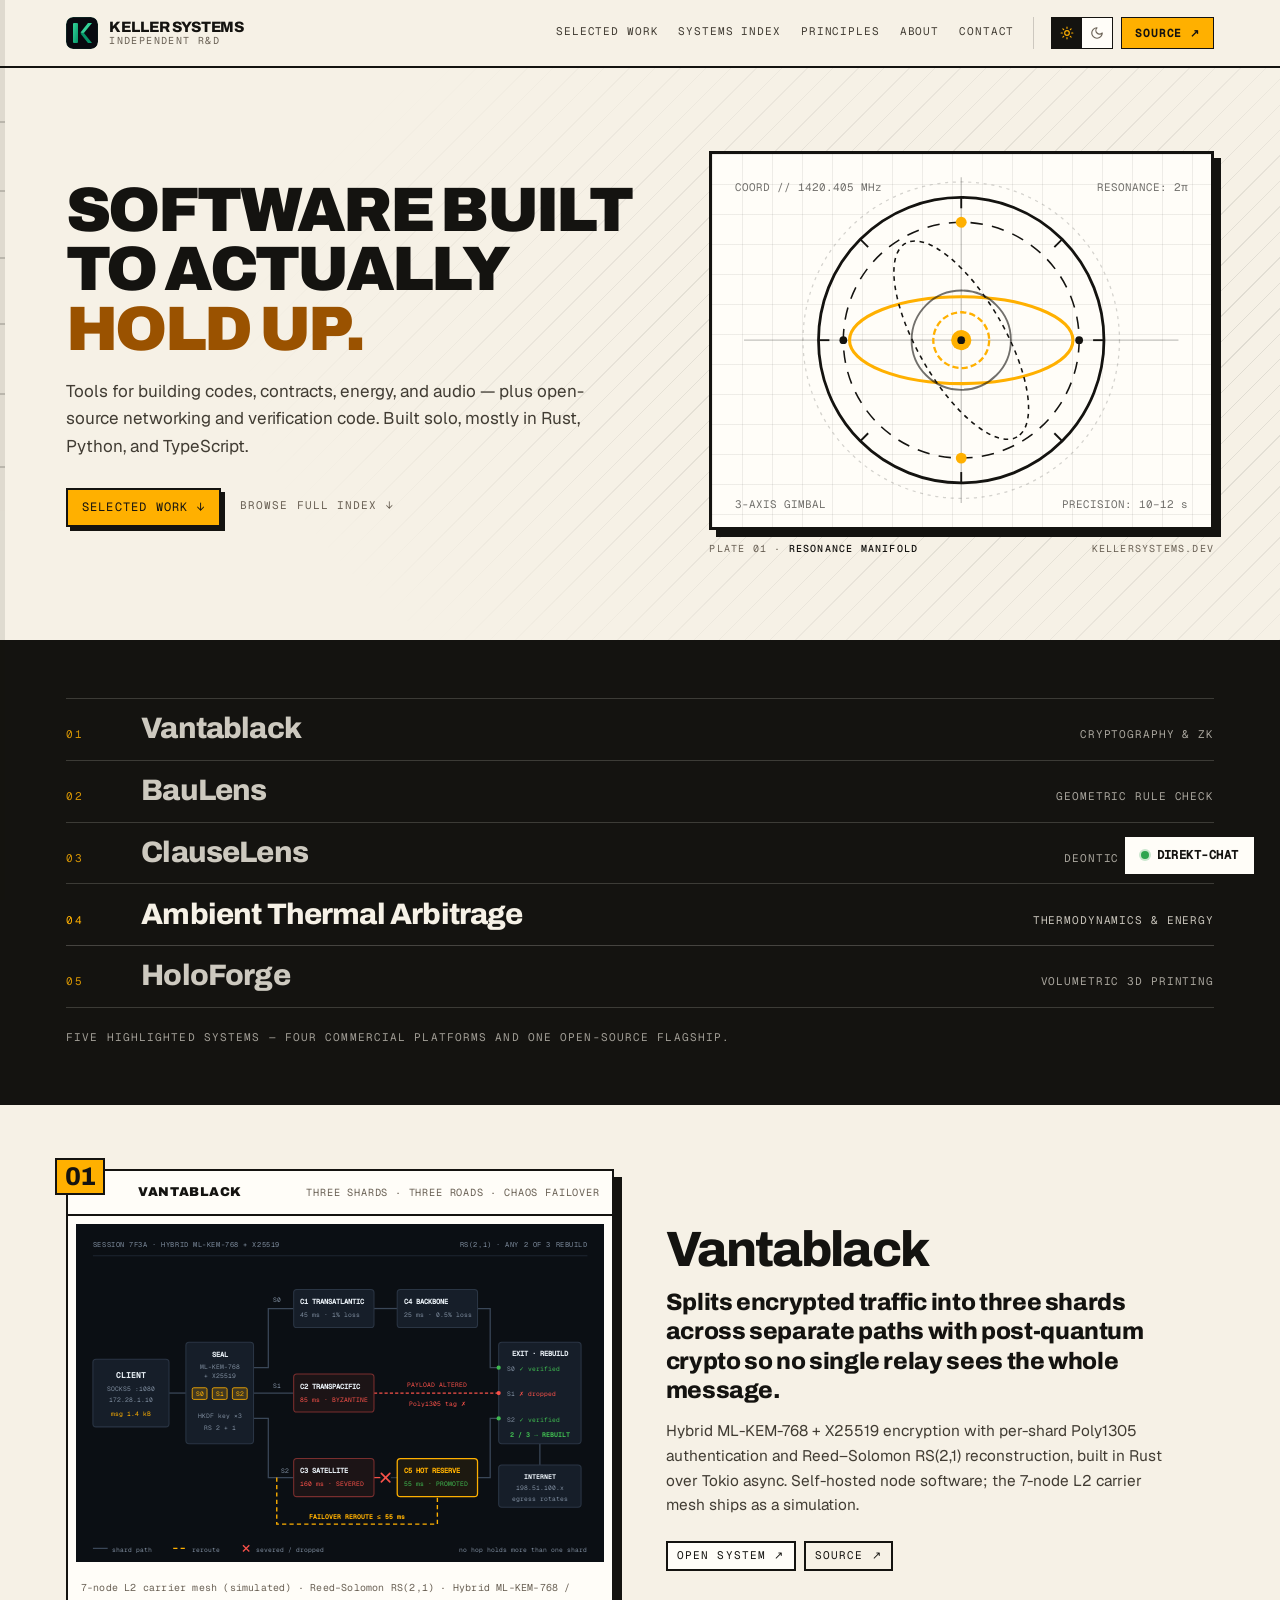
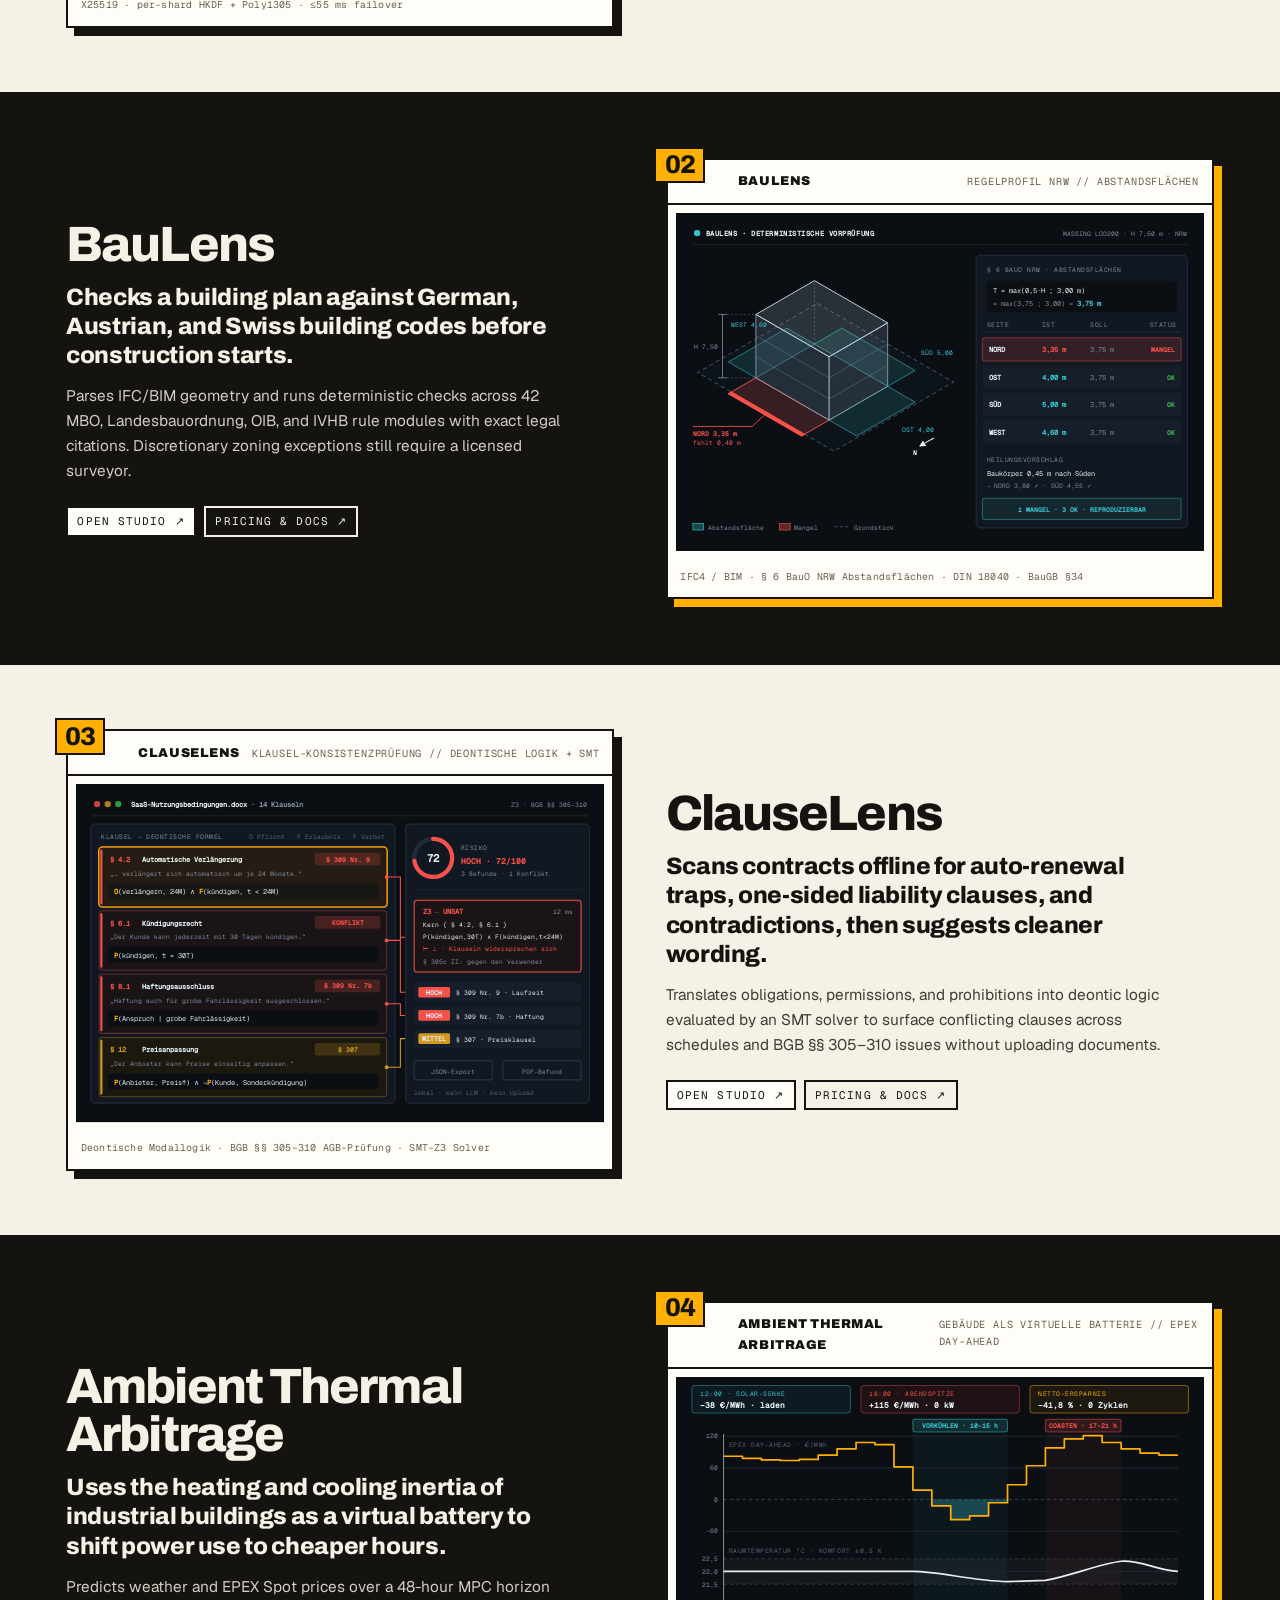
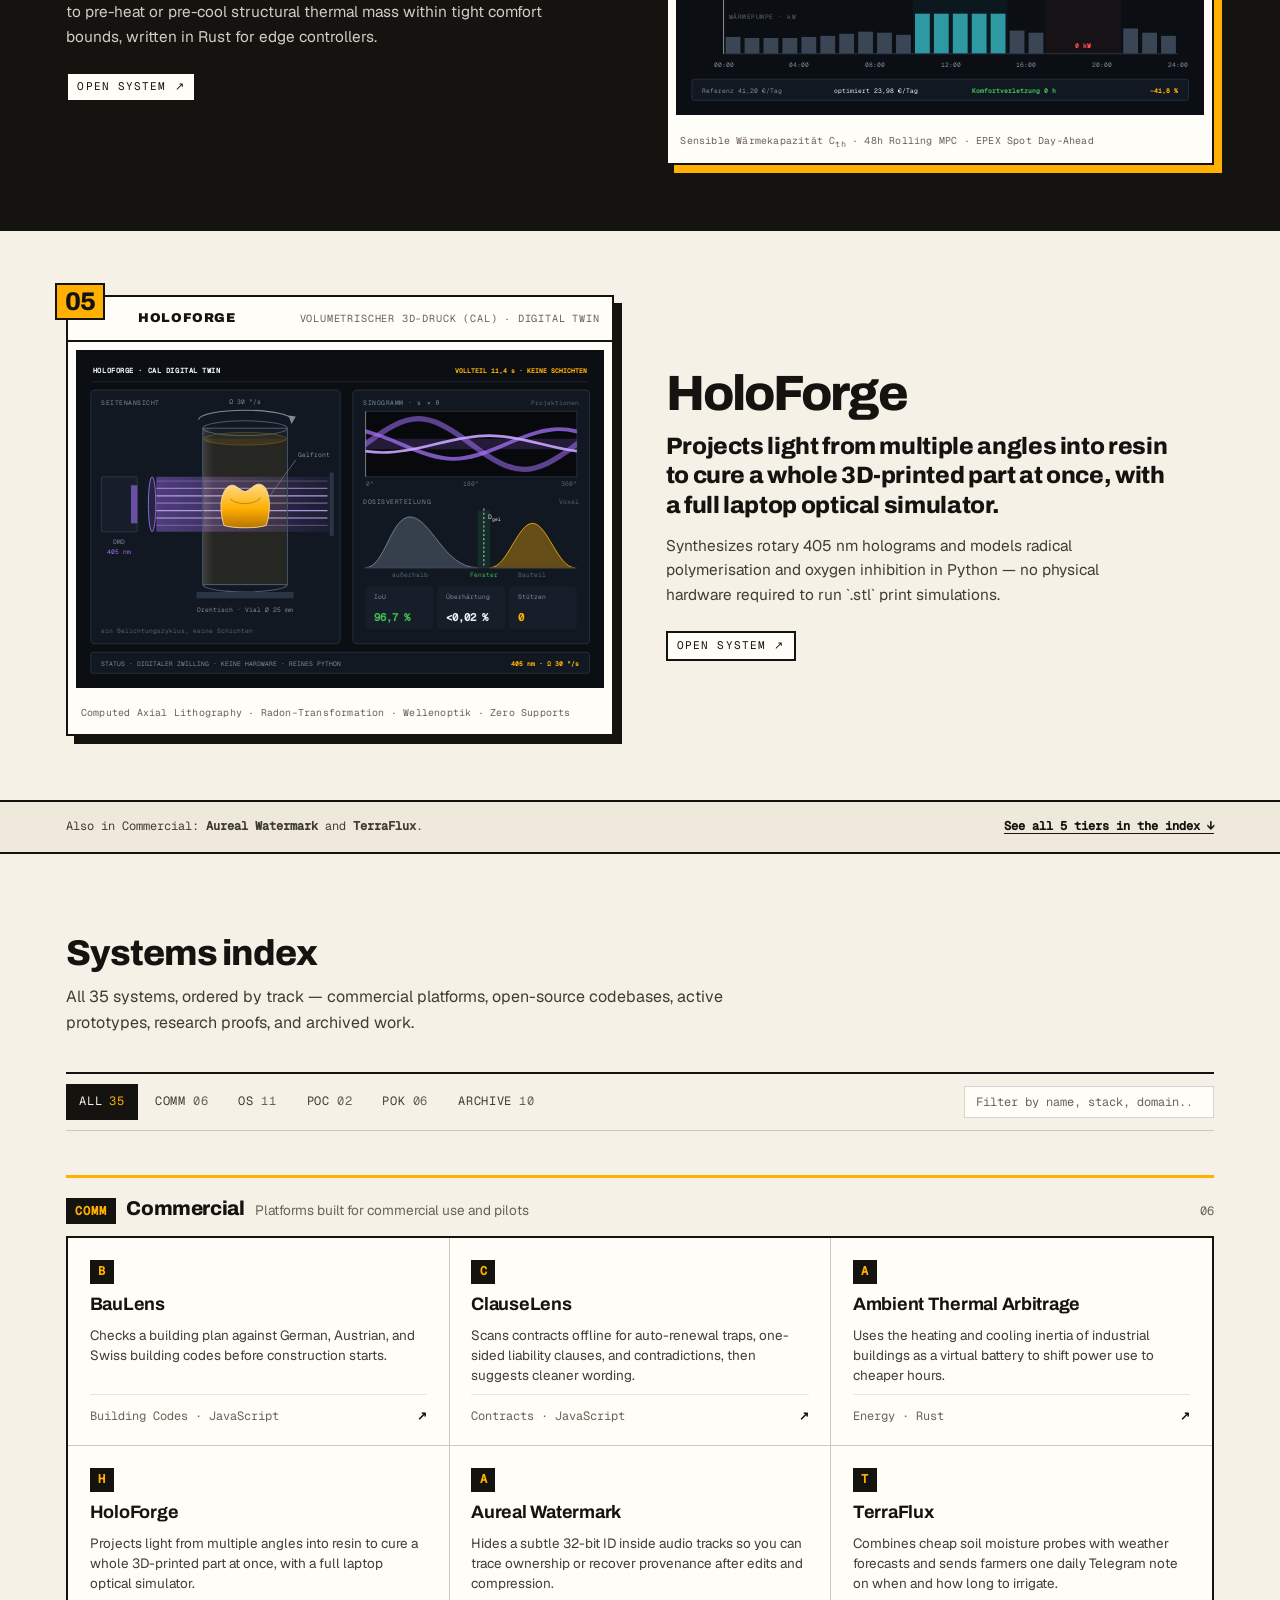
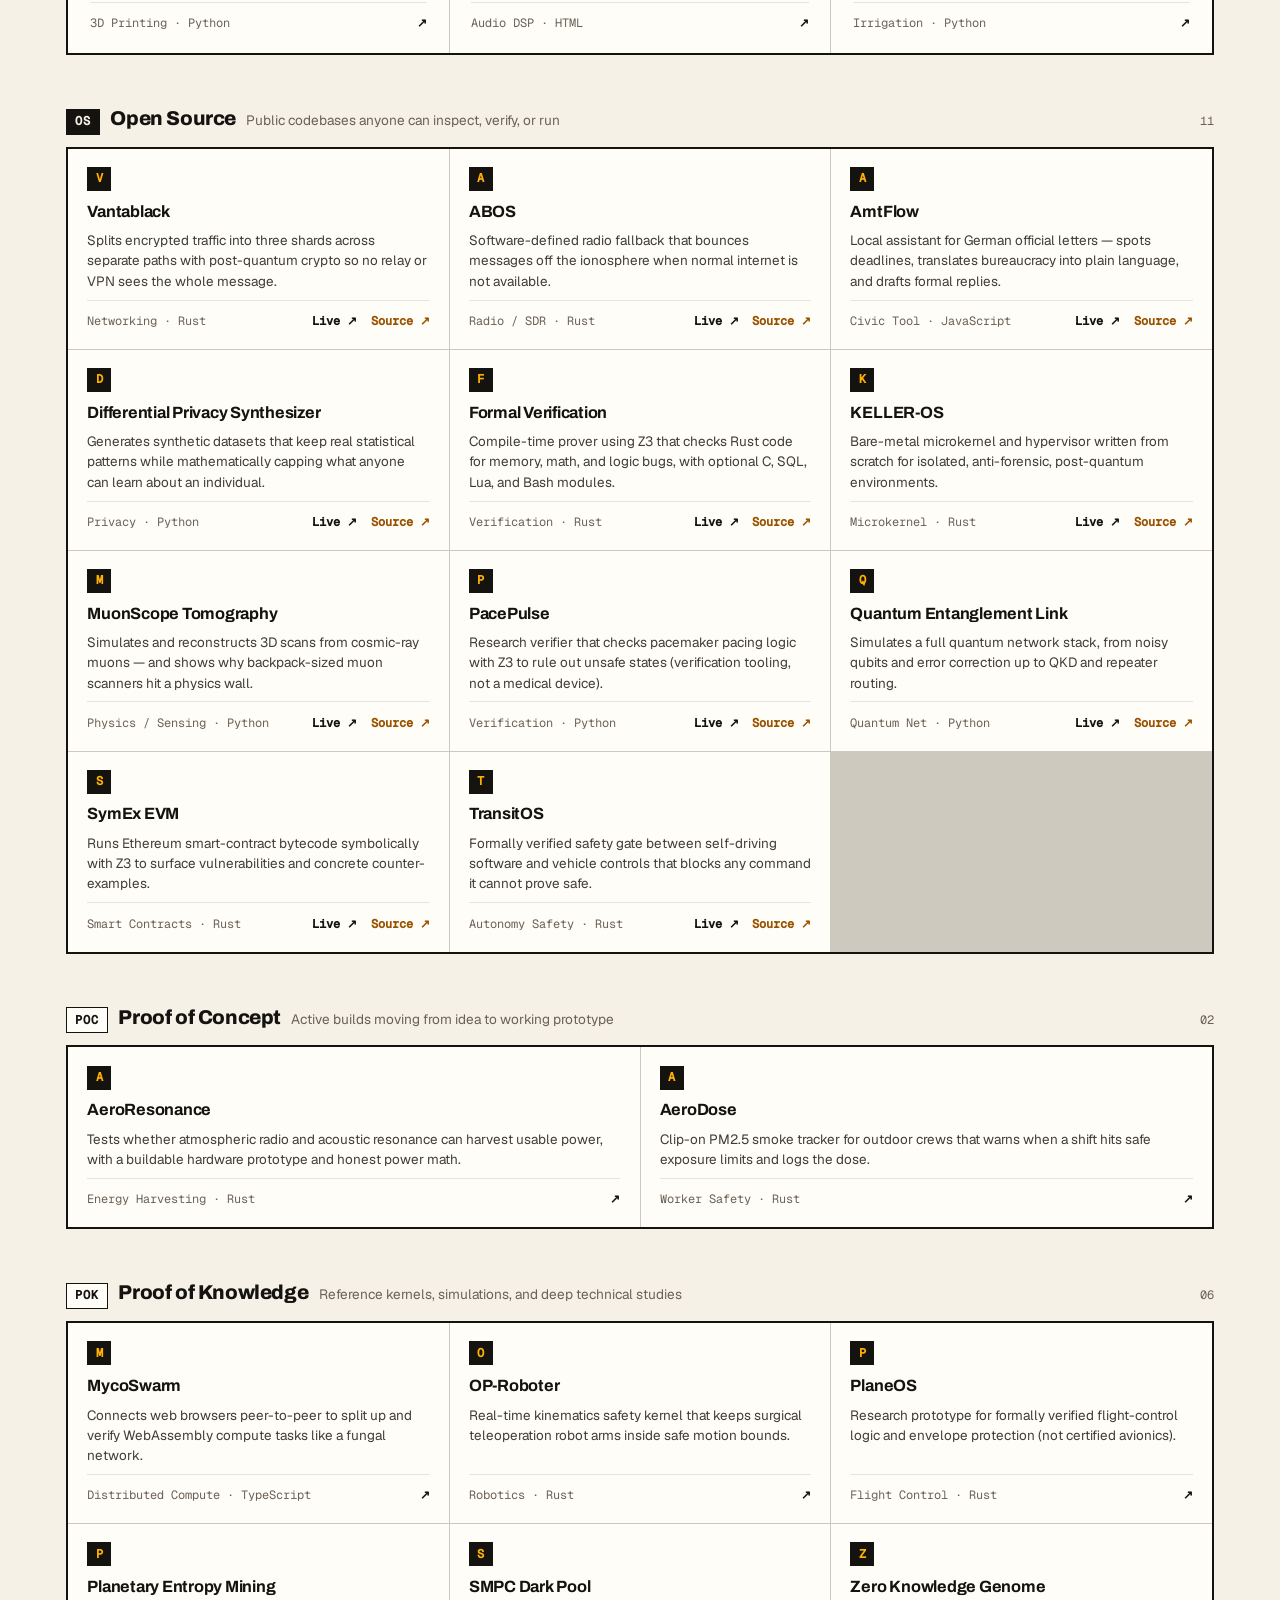
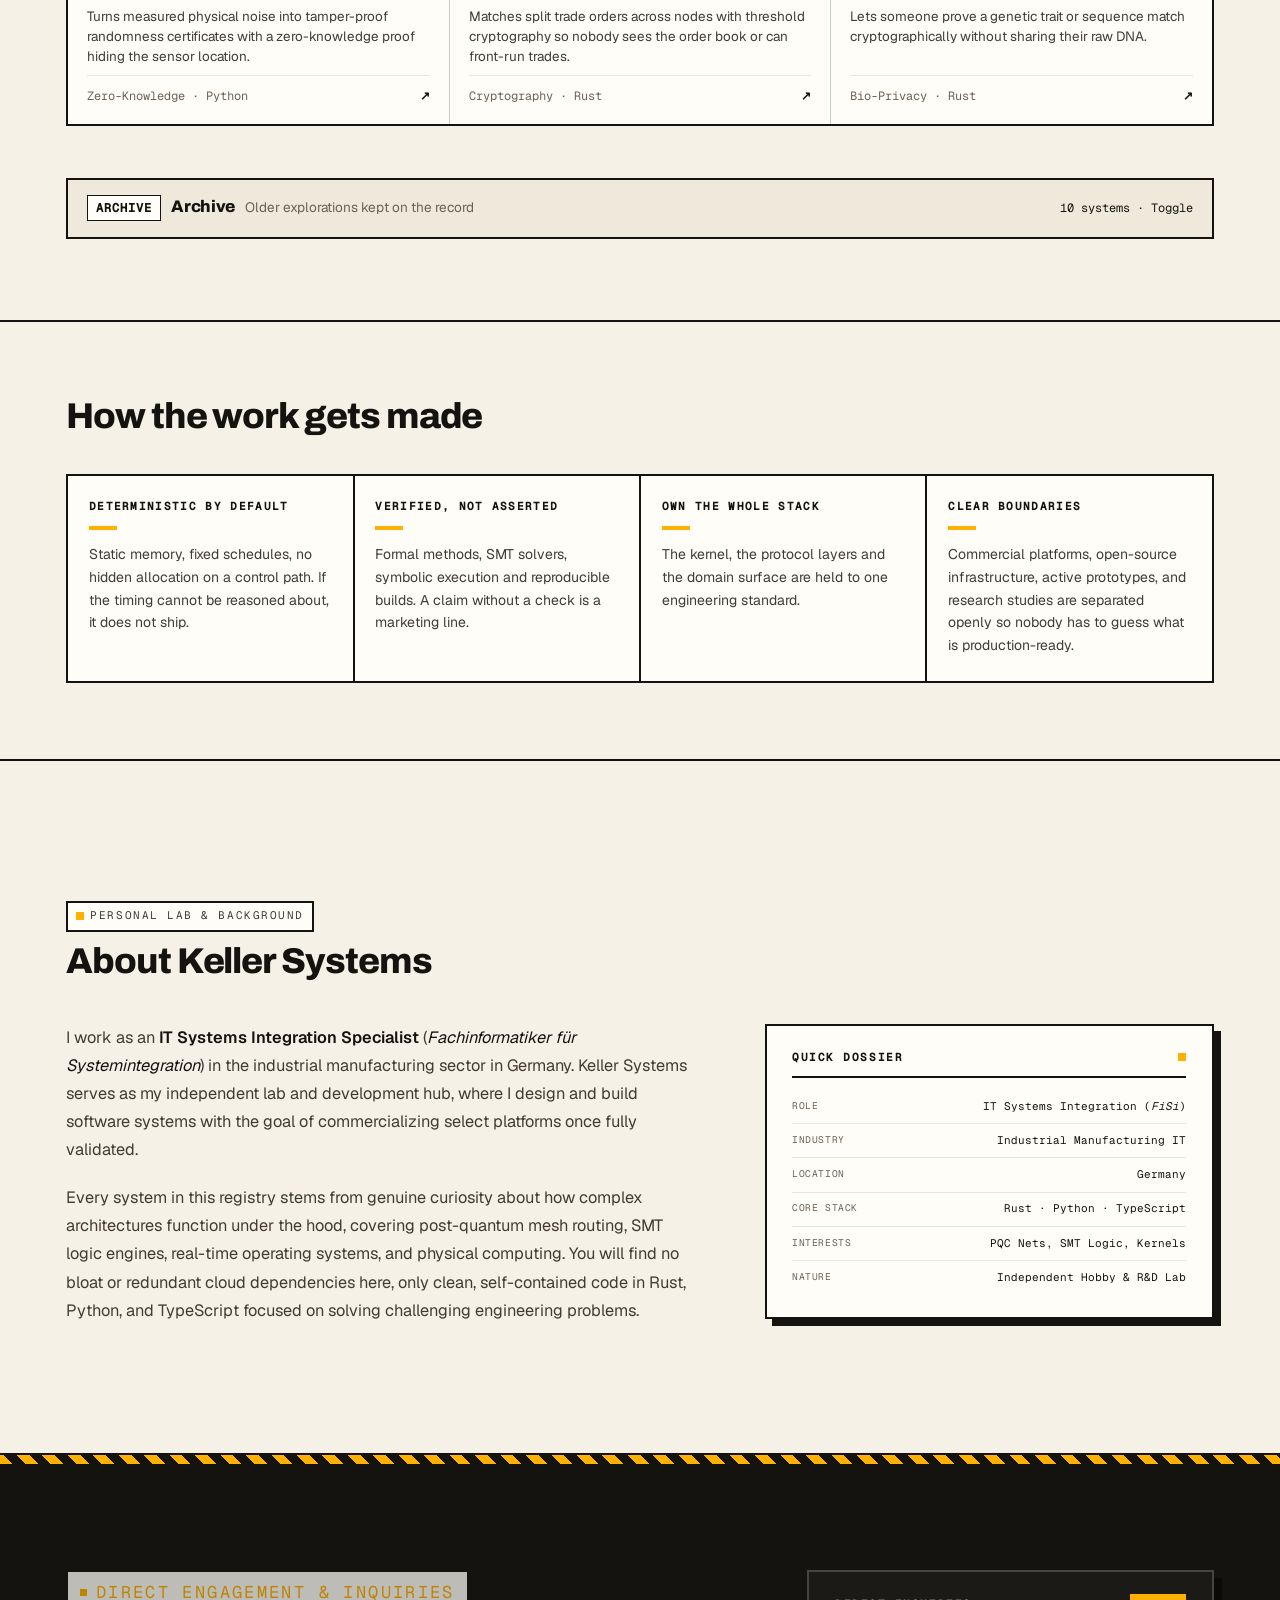
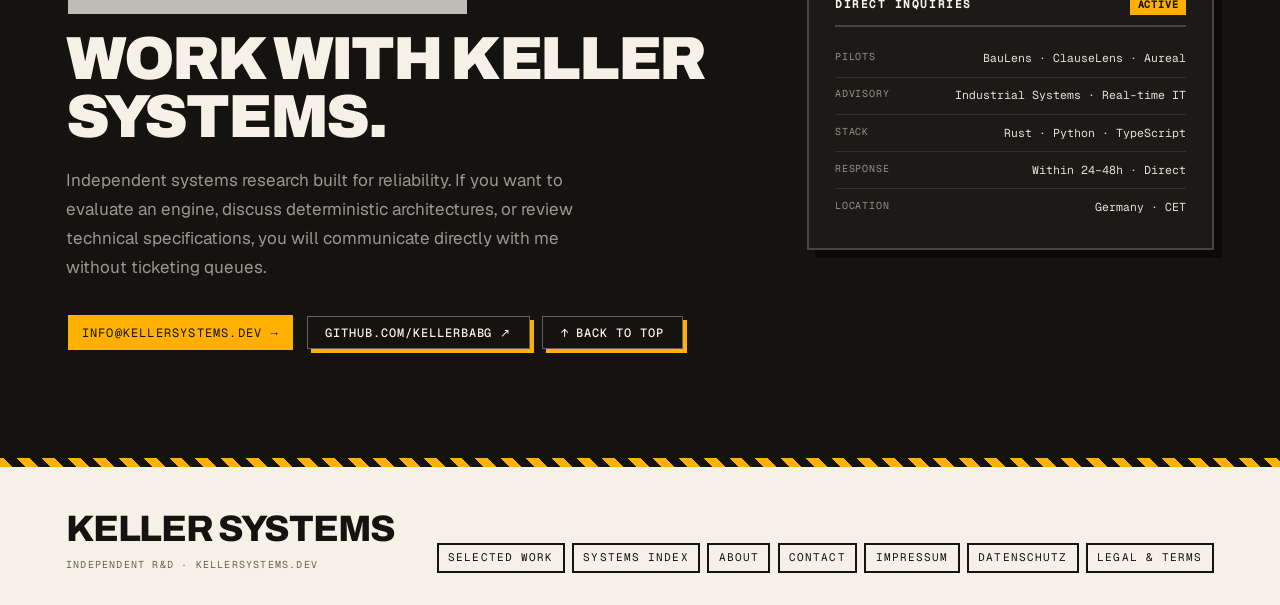
==== commit 5900328d: "Remove spec strips and convert showcase chapters to compact blocks" ====
--- a/index.html
+++ b/index.html
@@ -9,7 +9,7 @@
 <meta name="description" content="Independent research and systems engineering: post-quantum mesh routing, cosmic-ray tomography, deterministic flight control, zero-knowledge identity and passive water harvesting.">
 <script>try{if(localStorage.getItem('ks-theme')==='dark'){document.documentElement.setAttribute('data-theme','dark');var m=document.getElementById('themeColorMeta');if(m)m.content='#332632';}}catch(e){}</script>
 <link rel="stylesheet" href="/assets/fonts/fonts.css">
-<link rel="stylesheet" href="style.css?v=15.2">
+<link rel="stylesheet" href="style.css?v=15.3">
 <style>
 /* Embedded critical styling to guarantee instant render regardless of CDN cache */
 /* CTA Architectural Styling */
@@ -415,22 +415,12 @@
   </svg>
   <div class="m-foot">7-node L2 carrier mesh (simulated) &middot; Reed&ndash;Solomon RS(2,1) &middot; Hybrid ML-KEM-768 / X25519 &middot; per-shard HKDF + Poly1305 &middot; &le;55&nbsp;ms failover</div>
 </div>
-<div class="spec-strip">
-            <div class="spec-cell"><span>Crypto</span><strong>ML-KEM-768 / X25519</strong></div>
-            <div class="spec-cell"><span>Sharding</span><strong>Reed-Solomon RS(2,1)</strong></div>
-            <div class="spec-cell"><span>Runtime</span><strong>Rust / Tokio</strong></div>
-          </div>
         </div>
         <div class="chapter-body">
           <h2 id="t01">Vantablack</h2>
-          <p class="lede">Every message leaves by three roads at once, and no machine on any of them holds the whole thing.</p>
-          <div class="blk"><h4>The problem</h4><p>A VPN provider sees every site you visit, keeps logs, and can be ordered to hand them over. Separately, traffic recorded today can be decrypted later if quantum computers get strong enough.</p></div>
-          <div class="blk"><h4>How it works</h4><p>Vantablack connects your machine to other machines and uses them to carry your traffic. Each message is encrypted with hybrid ML-KEM-768 and X25519, split into three Reed&#8211;Solomon shards, and sent along divergent routes. A shard that arrives modified fails its own authentication tag and is discarded before reassembly.</p></div>
-          <div class="blk"><h4>What it gives you</h4><ul class="gives"><li><b>No provider.</b> There is nobody holding your traffic to log it.</li><li><b>Post-quantum encryption.</b> ML-KEM-768 with X25519, so a recording made today has to be broken against a cipher built for later.</li><li><b>Tamper detection.</b> Every shard carries its own HKDF-derived key and Poly1305 tag.</li><li><b>Packet-loss tolerance.</b> Any two of the three shards rebuild the message.</li></ul></div>
-          <div class="blk"><h4>Setup</h4><div class="steps"><div class="step"><span class="sn">1</span><span>Install the Windows installer, or build with <code>cargo</code></span></div><div class="step"><span class="sn">2</span><span>Point it at a peer, or let it discover one over Cloudflare</span></div><div class="step"><span class="sn">3</span><span>Route traffic through the mesh SOCKS5 proxy</span></div></div>
-            <div class="diff"><span class="dots"><i class="on"></i><i class="on"></i><i class=""></i><i class=""></i><i class=""></i></span>One binary. You run a node.</div></div>
-          <div class="blk limits"><h4>Limits</h4><p>Running it means running a node. There is no support and no company responsible for your uptime. The seven-node Level 2 carrier mesh is a simulation, and the physical-anchor modules ship disabled by default.</p></div>
-          <div class="chapter-links"><a class="btn btn-sm" href="https://vantablack.kellersystems.dev" target="_blank" rel="noopener noreferrer">Open system</a><a class="btn btn-quiet btn-sm" href="https://github.com/KELLERBABG/Vantablack" target="_blank" rel="noopener noreferrer">Source</a></div>
+          <p class="lede">Splits encrypted traffic into three shards across separate paths with post-quantum crypto so no single relay sees the whole message.</p>
+          <p class="chapter-summary">Hybrid ML-KEM-768 + X25519 encryption with per-shard Poly1305 authentication and Reed&ndash;Solomon RS(2,1) reconstruction, built in Rust over Tokio async. Self-hosted node software; the 7-node L2 carrier mesh ships as a simulation.</p>
+          <div class="chapter-links"><a class="btn btn-sm" href="https://vantablack.kellersystems.dev" target="_blank" rel="noopener noreferrer">Open system &#8599;</a><a class="btn btn-quiet btn-sm" href="https://github.com/KELLERBABG/Vantablack" target="_blank" rel="noopener noreferrer">Source &#8599;</a></div>
         </div>
       </div>
     </section>
@@ -534,24 +524,14 @@
     <rect x="290" y="270" width="188" height="20" rx="2" fill="rgba(57,197,207,.08)" stroke="rgba(57,197,207,.4)"/>
     <text x="384" y="283" class="cy b xs mid">1 MANGEL · 3 OK · REPRODUZIERBAR</text>
   </svg>
-  <div class="m-foot">IFC4 / BIM &middot; &sect; 6 BauO NRW Abstandsfl&auml;chen &middot; DIN 18040 &middot; BauGB &sect;34 &middot; 100% on-device</div>
+  <div class="m-foot">IFC4 / BIM &middot; &sect; 6 BauO NRW Abstandsfl&auml;chen &middot; DIN 18040 &middot; BauGB &sect;34</div>
 </div>
-<div class="spec-strip">
-            <div class="spec-cell"><span>Modules</span><strong>42 DIN / LBO</strong></div>
-            <div class="spec-cell"><span>Speed</span><strong>Sub-50 ms / floor</strong></div>
-            <div class="spec-cell"><span>Privacy</span><strong>100% on-device</strong></div>
-          </div>
         </div>
         <div class="chapter-body">
           <h2 id="t02">BauLens</h2>
-          <p class="lede">Deterministic German and EU building code compliance validation engine, checking architectural parameters before ground is broken.</p>
-          <div class="blk"><h4>The problem</h4><p>Building regulations in Germany (BauGB, LBO) and European standards are intricate, distributed across state-specific ordinances, and traditionally validated through manual expert reviews. Errors caught late incur severe project delays and permit rejections.</p></div>
-          <div class="blk"><h4>How it works</h4><p>BauLens parses IFC/BIM structural models and dimensional specs into an abstract regulatory syntax tree. Rule engines run deterministic geometric, fire safety, escape route width, and accessibility clearance checks against DIN and Eurocode criteria without cloud dependencies or black-box heuristics.</p></div>
-          <div class="blk"><h4>What it gives you</h4><ul class="gives"><li><b>Zero-hallucination compliance.</b> Pure deterministic rule execution against authoritative state building ordinances.</li><li><b>IFC &amp; BIM integration.</b> Direct spatial parsing of architectural geometry, egress corridors, and stair pitch tolerances.</li><li><b>Instant permit pre-check.</b> Generates audit-ready compliance dossiers with exact legal citations.</li><li><b>Local air-gapped runtime.</b> All calculation happens on-device with zero exposure of confidential architectural blueprints.</li></ul></div>
-          <div class="blk"><h4>Setup</h4><div class="steps"><div class="step"><span class="sn">1</span><span>Launch the web studio or connect via API</span></div><div class="step"><span class="sn">2</span><span>Load an <code>.ifc</code> architectural model or dimensional JSON</span></div><div class="step"><span class="sn">3</span><span>Run the compliance verification suite against targeted state LBO</span></div></div>
-            <div class="diff"><span class="dots"><i class="on"></i><i class="on"></i><i class="on"></i><i class=""></i><i class=""></i></span>Pure rules engine. No hardware.</div></div>
-          <div class="blk limits"><h4>Limits</h4><p>Validates geometric, structural, and dimensional criteria; legal interpretations of discretionary zoning clauses still require licensed surveyor sign-off.</p></div>
-          <div class="chapter-links"><a class="btn btn-sm" href="https://lens.kellersystems.dev" target="_blank" rel="noopener noreferrer">Open Studio</a><a class="btn btn-quiet btn-sm" href="https://lens.kellersystems.dev/pricing/" target="_blank" rel="noopener noreferrer">Pricing &amp; Docs</a></div>
+          <p class="lede">Checks a building plan against German, Austrian, and Swiss building codes before construction starts.</p>
+          <p class="chapter-summary">Parses IFC/BIM geometry and runs deterministic checks across 42 MBO, Landesbauordnung, OIB, and IVHB rule modules with exact legal citations. Discretionary zoning exceptions still require a licensed surveyor.</p>
+          <div class="chapter-links"><a class="btn btn-sm" href="https://lens.kellersystems.dev" target="_blank" rel="noopener noreferrer">Open Studio &#8599;</a><a class="btn btn-quiet btn-sm" href="https://lens.kellersystems.dev/pricing/" target="_blank" rel="noopener noreferrer">Pricing &amp; Docs &#8599;</a></div>
         </div>
       </div>
     </section>
@@ -681,24 +661,14 @@
     <text x="441" y="274" class="m xs mid">PDF-Befund</text>
     <text x="320" y="294" class="d xs">lokal · kein LLM · kein Upload</text>
   </svg>
-  <div class="m-foot">Deontische Modallogik &middot; BGB &sect;&sect; 305&ndash;310 AGB-Pr&uuml;fung &middot; SMT-Z3 Solver &middot; 100% Client-Side</div>
+  <div class="m-foot">Deontische Modallogik &middot; BGB &sect;&sect; 305&ndash;310 AGB-Pr&uuml;fung &middot; SMT-Z3 Solver</div>
 </div>
-<div class="spec-strip">
-            <div class="spec-cell"><span>Engine</span><strong>Deontic &amp; SMT</strong></div>
-            <div class="spec-cell"><span>Speed</span><strong>Sub-100 ms</strong></div>
-            <div class="spec-cell"><span>Privacy</span><strong>Local in-memory</strong></div>
-          </div>
         </div>
         <div class="chapter-body">
           <h2 id="t03">ClauseLens</h2>
-          <p class="lede">Automated contract clause contradiction and risk scoring engine grounded in formal logic.</p>
-          <div class="blk"><h4>The problem</h4><p>Commercial agreements hide conflicting indemnities, ambiguous termination rights, and contradictory governing law clauses across hundreds of pages of schedules and amendments.</p></div>
-          <div class="blk"><h4>How it works</h4><p>ClauseLens translates contractual commitments into deontic logic specifications (obligations, permissions, prohibitions). It then evaluates mutual consistency and liability caps across interdependent documents, surfacing direct logical contradictions and unmitigated exposure.</p></div>
-          <div class="blk"><h4>What it gives you</h4><ul class="gives"><li><b>Automated contradiction detection.</b> Identifies conflicting covenants, overlapping notice windows, and mutual exclusivity paradoxes.</li><li><b>Bounded risk scoring.</b> Quantifies structural exposure across indemnity caps, force majeure, and dispute escalation trees.</li><li><b>Deontic logic graph.</b> Visualizes dependency chains between conditioned obligations and payment milestones.</li><li><b>Client-side execution.</b> Complete confidentiality. Documents are analyzed locally in-memory without third-party LLM transmission.</li></ul></div>
-          <div class="blk"><h4>Setup</h4><div class="steps"><div class="step"><span class="sn">1</span><span>Load web studio or ingest contract draft</span></div><div class="step"><span class="sn">2</span><span>Ingest bilateral agreement clauses or markdown contracts</span></div><div class="step"><span class="sn">3</span><span>Execute formal consistency check and risk audit</span></div></div>
-            <div class="diff"><span class="dots"><i class="on"></i><i class="on"></i><i class="on"></i><i class=""></i><i class=""></i></span>Formal logic consistency. Client-side verified.</div></div>
-          <div class="blk limits"><h4>Limits</h4><p>Evaluates logical contradictions and parameter boundaries; jurisdiction-specific common law case law nuances require human legal counsel.</p></div>
-          <div class="chapter-links"><a class="btn btn-sm" href="https://clause.kellersystems.dev" target="_blank" rel="noopener noreferrer">Open Studio</a><a class="btn btn-quiet btn-sm" href="https://clause.kellersystems.dev/pricing.html" target="_blank" rel="noopener noreferrer">Pricing &amp; Docs</a></div>
+          <p class="lede">Scans contracts offline for auto-renewal traps, one-sided liability clauses, and contradictions, then suggests cleaner wording.</p>
+          <p class="chapter-summary">Translates obligations, permissions, and prohibitions into deontic logic evaluated by an SMT solver to surface conflicting clauses across schedules and BGB &sect;&sect; 305&ndash;310 issues without uploading documents.</p>
+          <div class="chapter-links"><a class="btn btn-sm" href="https://clause.kellersystems.dev" target="_blank" rel="noopener noreferrer">Open Studio &#8599;</a><a class="btn btn-quiet btn-sm" href="https://clause.kellersystems.dev/pricing.html" target="_blank" rel="noopener noreferrer">Pricing &amp; Docs &#8599;</a></div>
         </div>
       </div>
     </section>
@@ -795,24 +765,14 @@
     <text x="280" y="299" class="ok b xs">Komfortverletzung 0 h</text>
     <text x="475" y="299" class="sig b xs end">−41,8 %</text>
   </svg>
-  <div class="m-foot">Sensible W&auml;rmekapazit&auml;t C<sub>th</sub> &middot; 48h Rolling MPC &middot; EPEX Spot Day-Ahead &middot; 0% Zyklendegradation</div>
+  <div class="m-foot">Sensible W&auml;rmekapazit&auml;t C<sub>th</sub> &middot; 48h Rolling MPC &middot; EPEX Spot Day-Ahead</div>
 </div>
-<div class="spec-strip">
-            <div class="spec-cell"><span>Horizon</span><strong>48h rolling MPC</strong></div>
-            <div class="spec-cell"><span>Comfort</span><strong>&plusmn;0.5 &deg;C band</strong></div>
-            <div class="spec-cell"><span>Market</span><strong>EPEX Spot</strong></div>
-          </div>
         </div>
         <div class="chapter-body">
           <h2 id="t04">Ambient Thermal Arbitrage</h2>
-          <p class="lede">Virtual battery energy management system that turns building thermal mass into high-efficiency distributed grid storage.</p>
-          <div class="blk"><h4>The problem</h4><p>Electrochemical batteries (lithium-ion) carry heavy capital costs, degradation cycles, and supply chain constraints. Meanwhile, existing heat pumps and HVAC systems consume energy reactively rather than leveraging dynamic day/night thermal capacitance.</p></div>
-          <div class="blk"><h4>How it works</h4><p>Ambient Thermal Arbitrage calculates high-resolution thermodynamic drift models for physical building structures. By predicting ambient weather gradients and dynamic electricity spot prices, it pre-cools or pre-heats structural thermal mass within tight comfort deadbands, arbitraging power prices without electrochemical wear.</p></div>
-          <div class="blk"><h4>What it gives you</h4><ul class="gives"><li><b>Zero chemical degradation.</b> Exploits physical structural mass as a maintenance-free virtual storage battery.</li><li><b>Spot-market price arbitrage.</b> Shifts megawatt-scale demand curves to negative or lowest-cost tariff windows.</li><li><b>Rigorous comfort envelopes.</b> Guaranteed interior temperature adherence using bounded predictive control.</li><li><b>Rust embedded runtime.</b> Low-power determinism suitable for direct edge deployment on building automation controllers.</li></ul></div>
-          <div class="blk"><h4>Setup</h4><div class="steps"><div class="step"><span class="sn">1</span><span><code>cargo test</code> to verify the thermodynamic solver</span></div><div class="step"><span class="sn">2</span><span>Configure building heat capacitance and envelope U-values</span></div><div class="step"><span class="sn">3</span><span>Connect dynamic spot price API and dispatch schedule generator</span></div></div>
-            <div class="diff"><span class="dots"><i class="on"></i><i class="on"></i><i class="on"></i><i class=""></i><i class=""></i></span>Thermodynamic mass control. Pure software and sensorics.</div></div>
-          <div class="blk limits"><h4>Limits</h4><p>Effective thermal storage capacity depends on structural insulation and thermal mass; dynamic spot pricing requires smart metering infrastructure.</p></div>
-          <div class="chapter-links"><a class="btn btn-sm" href="https://ambient.kellersystems.dev" target="_blank" rel="noopener noreferrer">Open system</a></div>
+          <p class="lede">Uses the heating and cooling inertia of industrial buildings as a virtual battery to shift power use to cheaper hours.</p>
+          <p class="chapter-summary">Predicts weather and EPEX Spot prices over a 48-hour MPC horizon to pre-heat or pre-cool structural thermal mass within tight comfort bounds, written in Rust for edge controllers.</p>
+          <div class="chapter-links"><a class="btn btn-sm" href="https://ambient.kellersystems.dev" target="_blank" rel="noopener noreferrer">Open system &#8599;</a></div>
         </div>
       </div>
     </section>
@@ -939,24 +899,14 @@
     <text x="24" y="299" class="m xs">STATUS · DIGITALER ZWILLING · KEINE HARDWARE · REINES PYTHON</text>
     <text x="476" y="299" class="sig b xs end">405 nm · Ω 30 °/s</text>
   </svg>
-  <div class="m-foot">Computed Axial Lithography &middot; Radon-Transformation &middot; Wellenoptik &middot; Photochemisches Radikalmodell &middot; Zero Supports</div>
+  <div class="m-foot">Computed Axial Lithography &middot; Radon-Transformation &middot; Wellenoptik &middot; Zero Supports</div>
 </div>
-<div class="spec-strip">
-            <div class="spec-cell"><span>Cure time</span><strong>Under 15 s</strong></div>
-            <div class="spec-cell"><span>Accuracy</span><strong>94.6&#8211;96.7% IoU</strong></div>
-            <div class="spec-cell"><span>Hardware</span><strong>None (simulator)</strong></div>
-          </div>
         </div>
         <div class="chapter-body">
           <h2 id="t05">HoloForge</h2>
-          <p class="lede">It prints the whole object at once, in the time a normal printer spends on its first hundred layers.</p>
-          <div class="blk"><h4>The problem</h4><p>Layer-by-layer resin printers run for hours, leave stair-stepping striations where one layer meets the next, and print supports that have to be cut off afterwards.</p></div>
-          <div class="blk"><h4>How it works</h4><p>HoloForge computes holograms that make 405&nbsp;nm light from several rotary angles intersect only where the part should cure, then models what follows: radical polymerisation, dissolved-oxygen inhibition, and the surface the finished part measures.</p></div>
-          <div class="blk"><h4>What it gives you</h4><ul class="gives"><li><b>Under fifteen seconds per part,</b> with no support structures to remove.</li><li><b>Cure accuracy of 94.6&#8211;96.7% IoU</b> in simulation, with under 0.02% overcure.</li><li><b>Parametric generators</b> for dental crowns, microfluidic chips and aspheric lenses, plus arbitrary .stl voxelisation.</li><li><b>A vat aberration conjugate mask</b> that cancels cylindrical vial astigmatism on the SLM, without an index-matching bath.</li></ul></div>
-          <div class="blk"><h4>Setup</h4><div class="steps"><div class="step"><span class="sn">1</span><span><code>py -m pip install -e .</code></span></div><div class="step"><span class="sn">2</span><span>Load an <code>.stl</code> and synthesise the holograms</span></div><div class="step"><span class="sn">3</span><span>Run a simulated rotary print against the digital twin</span></div></div>
-            <div class="diff"><span class="dots"><i class="on"></i><i class="on"></i><i class=""></i><i class=""></i><i class=""></i></span>Python only. No hardware.</div></div>
-          <div class="blk limits"><h4>Limits</h4><p>A simulated print is not a physical print. The optical and photochemical models are physical; the machine is emulated, and real output depends on your laser, your resin and your vat.</p></div>
-          <div class="chapter-links"><a class="btn btn-sm" href="https://holoforge.kellersystems.dev" target="_blank" rel="noopener noreferrer">Open system</a></div>
+          <p class="lede">Projects light from multiple angles into resin to cure a whole 3D-printed part at once, with a full laptop optical simulator.</p>
+          <p class="chapter-summary">Synthesizes rotary 405&nbsp;nm holograms and models radical polymerisation and oxygen inhibition in Python &mdash; no physical hardware required to run `.stl` print simulations.</p>
+          <div class="chapter-links"><a class="btn btn-sm" href="https://holoforge.kellersystems.dev" target="_blank" rel="noopener noreferrer">Open system &#8599;</a></div>
         </div>
       </div>
     </section>
--- a/style.css
+++ b/style.css
@@ -359,7 +359,7 @@
   background: var(--paper);
   position: relative;
   display: flex; align-items: center;
-  padding-block: clamp(52px, 6.2vw, 92px);
+  padding-block: clamp(40px, 5vw, 72px);
   border-bottom: 2px solid var(--ink);
   scroll-margin-top: var(--header);
 }
@@ -928,11 +928,22 @@
 }
 
 /* ---- Chapter anatomy: lede, then the five labelled blocks ------------- */
-.chapter-grid { align-items: start; }
-.chapter-art { position: sticky; top: 92px; align-self: start; }
+.chapter-grid { align-items: center; }
+.chapter-art { position: relative; }
 .chapter-body { min-width: 0; }
 .lede { font-family: var(--font-display); font-weight: 800; font-size: clamp(1.15rem, 1.85vw, 1.55rem);
-  line-height: 1.2; letter-spacing: -.015em; margin: .1rem 0 1rem; max-width: 30ch; }
+  line-height: 1.24; letter-spacing: -.015em; margin: .1rem 0 .85rem; max-width: 34ch; }
+.chapter-summary {
+  margin: 0;
+  font-size: 0.96rem;
+  line-height: 1.62;
+  color: var(--ink-2);
+  max-width: 50ch;
+}
+.chapter-dark .chapter-summary {
+  color: var(--ondeep);
+  opacity: 0.84;
+}
 .blk { margin-top: 1.05rem; padding-top: .75rem; border-top: 1px solid var(--rule); }
 .chapter-dark .blk { border-top-color: rgba(246,241,230,.2); }
 .blk h4 { font-family: var(--font-mono); font-size: .6rem; letter-spacing: .16em; text-transform: uppercase;
@@ -995,48 +1006,6 @@
 text.tv.onmid { fill: #b3ab98; }
 .m-foot { padding: .6rem .8rem .75rem; border-top: 1px solid var(--rule); font-family: var(--font-mono);
   font-size: .62rem; line-height: 1.7; letter-spacing: .02em; color: var(--muted); }
-.spec-strip {
-  margin-top: 1rem;
-  display: grid;
-  grid-template-columns: repeat(3, minmax(0, 1fr));
-  gap: 1px;
-  background: var(--hair);
-  border: 2px solid var(--ink);
-}
-.chapter-dark .spec-strip {
-  border-color: var(--hair-onink);
-  background: var(--hair-onink);
-}
-.spec-cell {
-  background: var(--plate);
-  padding: 0.65rem 0.75rem;
-  display: flex;
-  flex-direction: column;
-  gap: 0.25rem;
-}
-.chapter-dark .spec-cell {
-  background: var(--deep);
-}
-.spec-cell span {
-  font-family: var(--font-mono);
-  font-size: 0.625rem;
-  letter-spacing: 0.08em;
-  text-transform: uppercase;
-  color: var(--muted);
-}
-.spec-cell strong {
-  font-family: var(--font-mono);
-  font-size: 0.72rem;
-  font-weight: 600;
-  color: var(--ink);
-  line-height: 1.3;
-}
-.chapter-dark .spec-cell strong {
-  color: var(--ondeep);
-}
-@media (max-width: 560px) {
-  .spec-strip { grid-template-columns: 1fr; }
-}
 .docket { margin-top: 1rem; background: var(--plate); border: 2px solid var(--ink); padding: .75rem .85rem; }
 .docket h4 { font-family: var(--font-mono); font-size: .64rem; letter-spacing: .16em; text-transform: uppercase;
   color: var(--muted); margin: 0 0 .45rem; padding-bottom: .4rem; border-bottom: 1px solid var(--rule); font-weight: 400; }
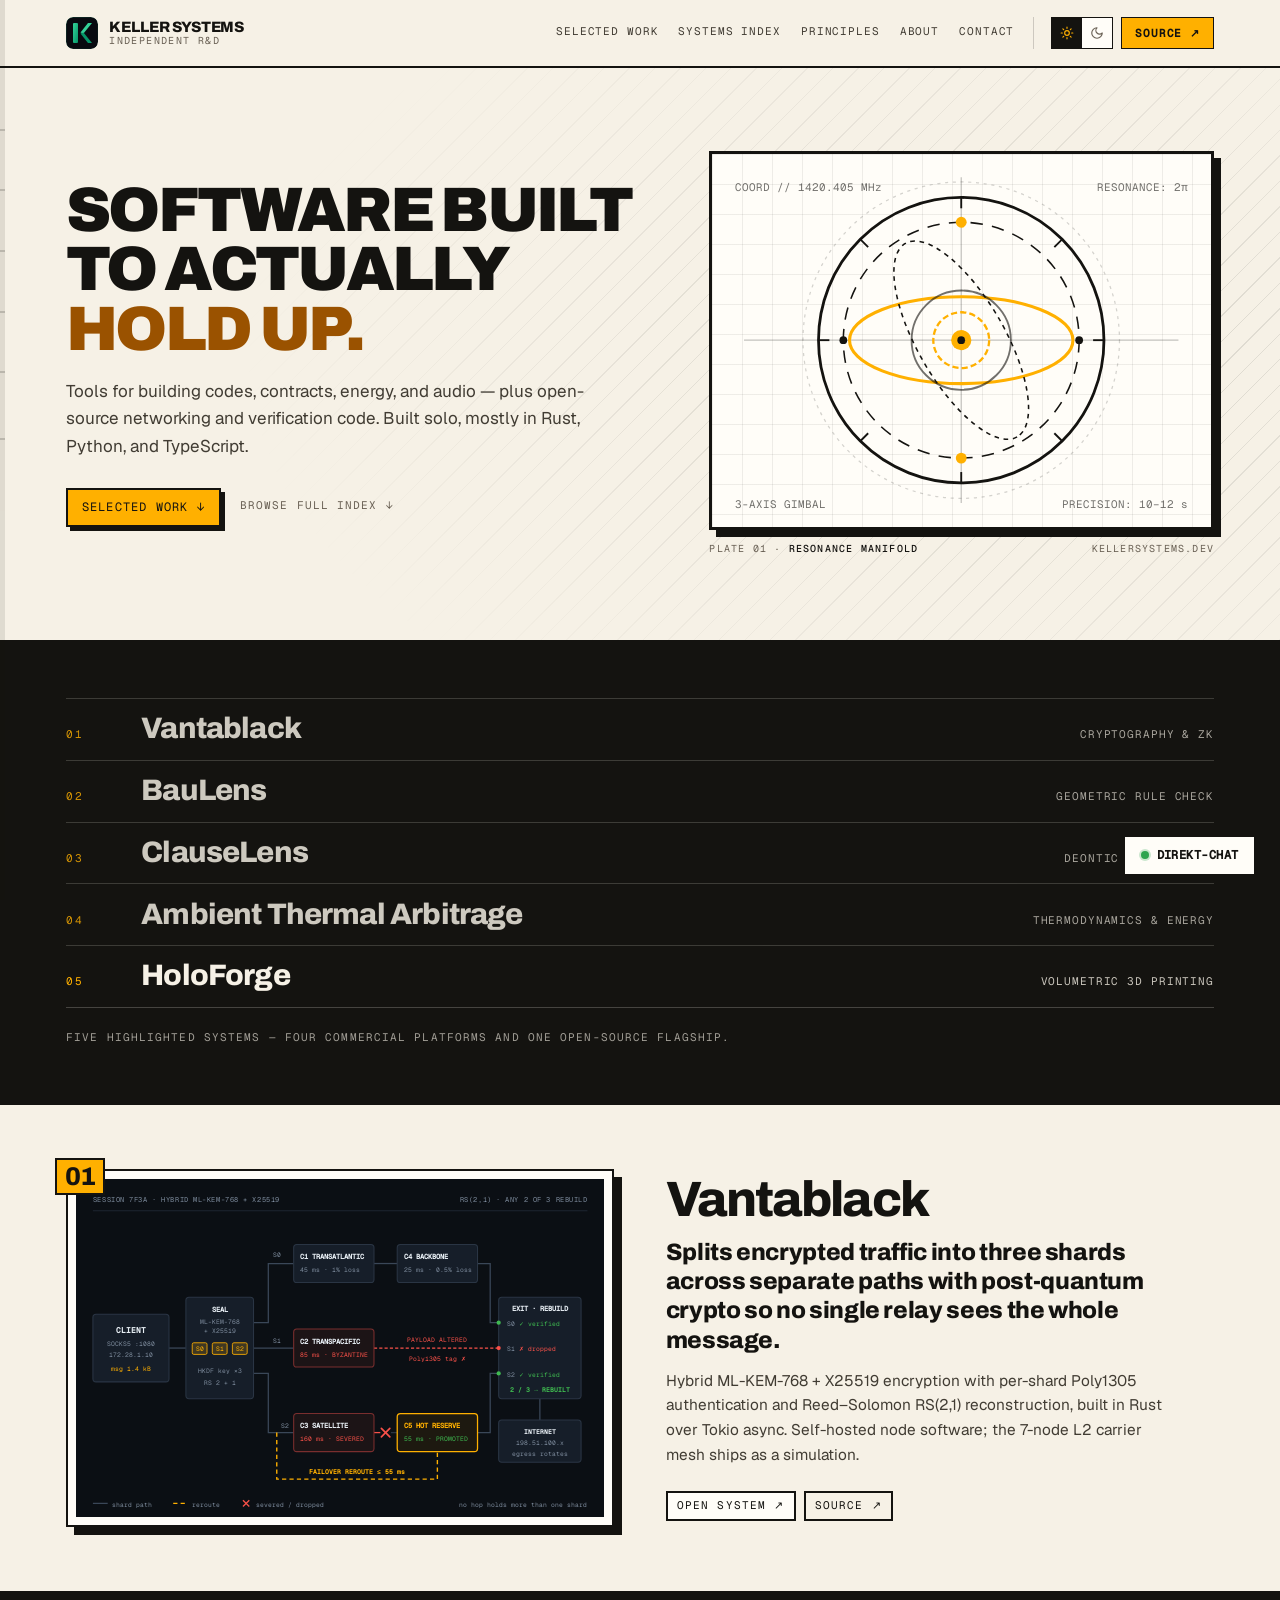
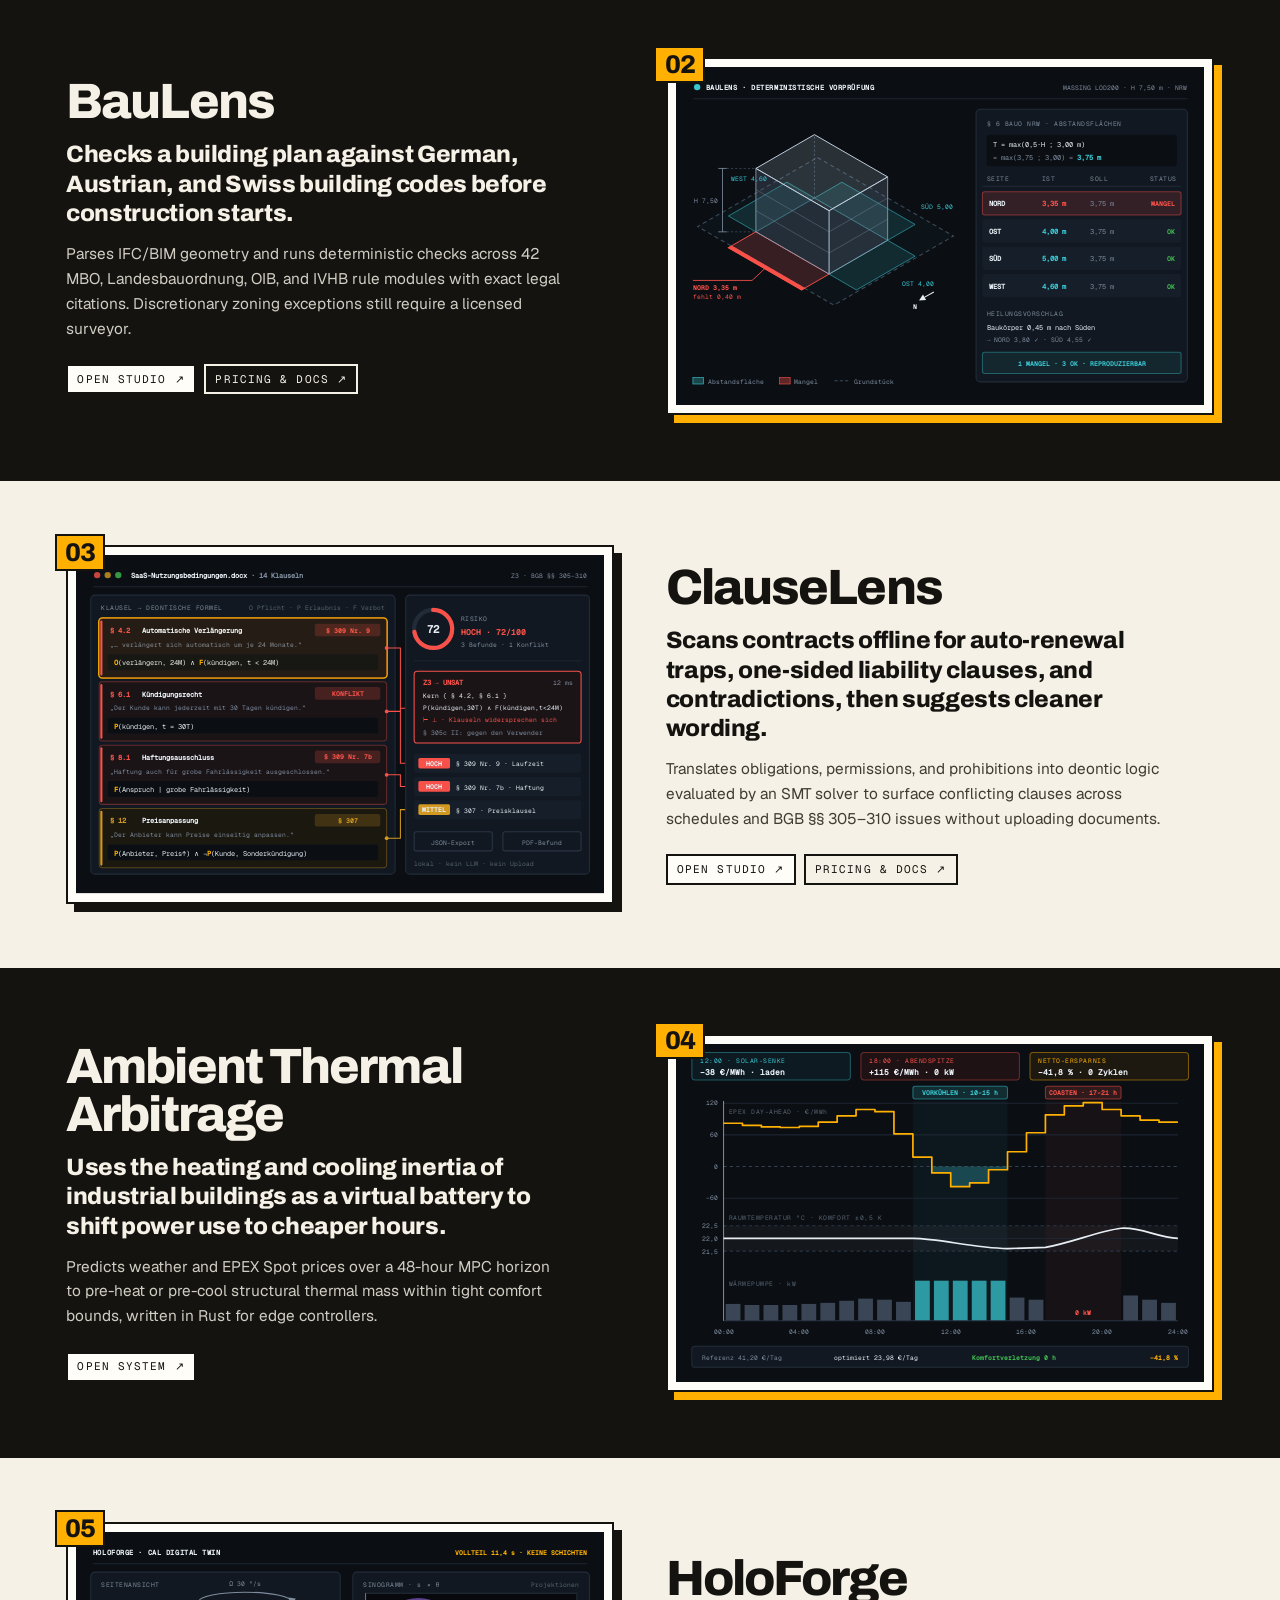
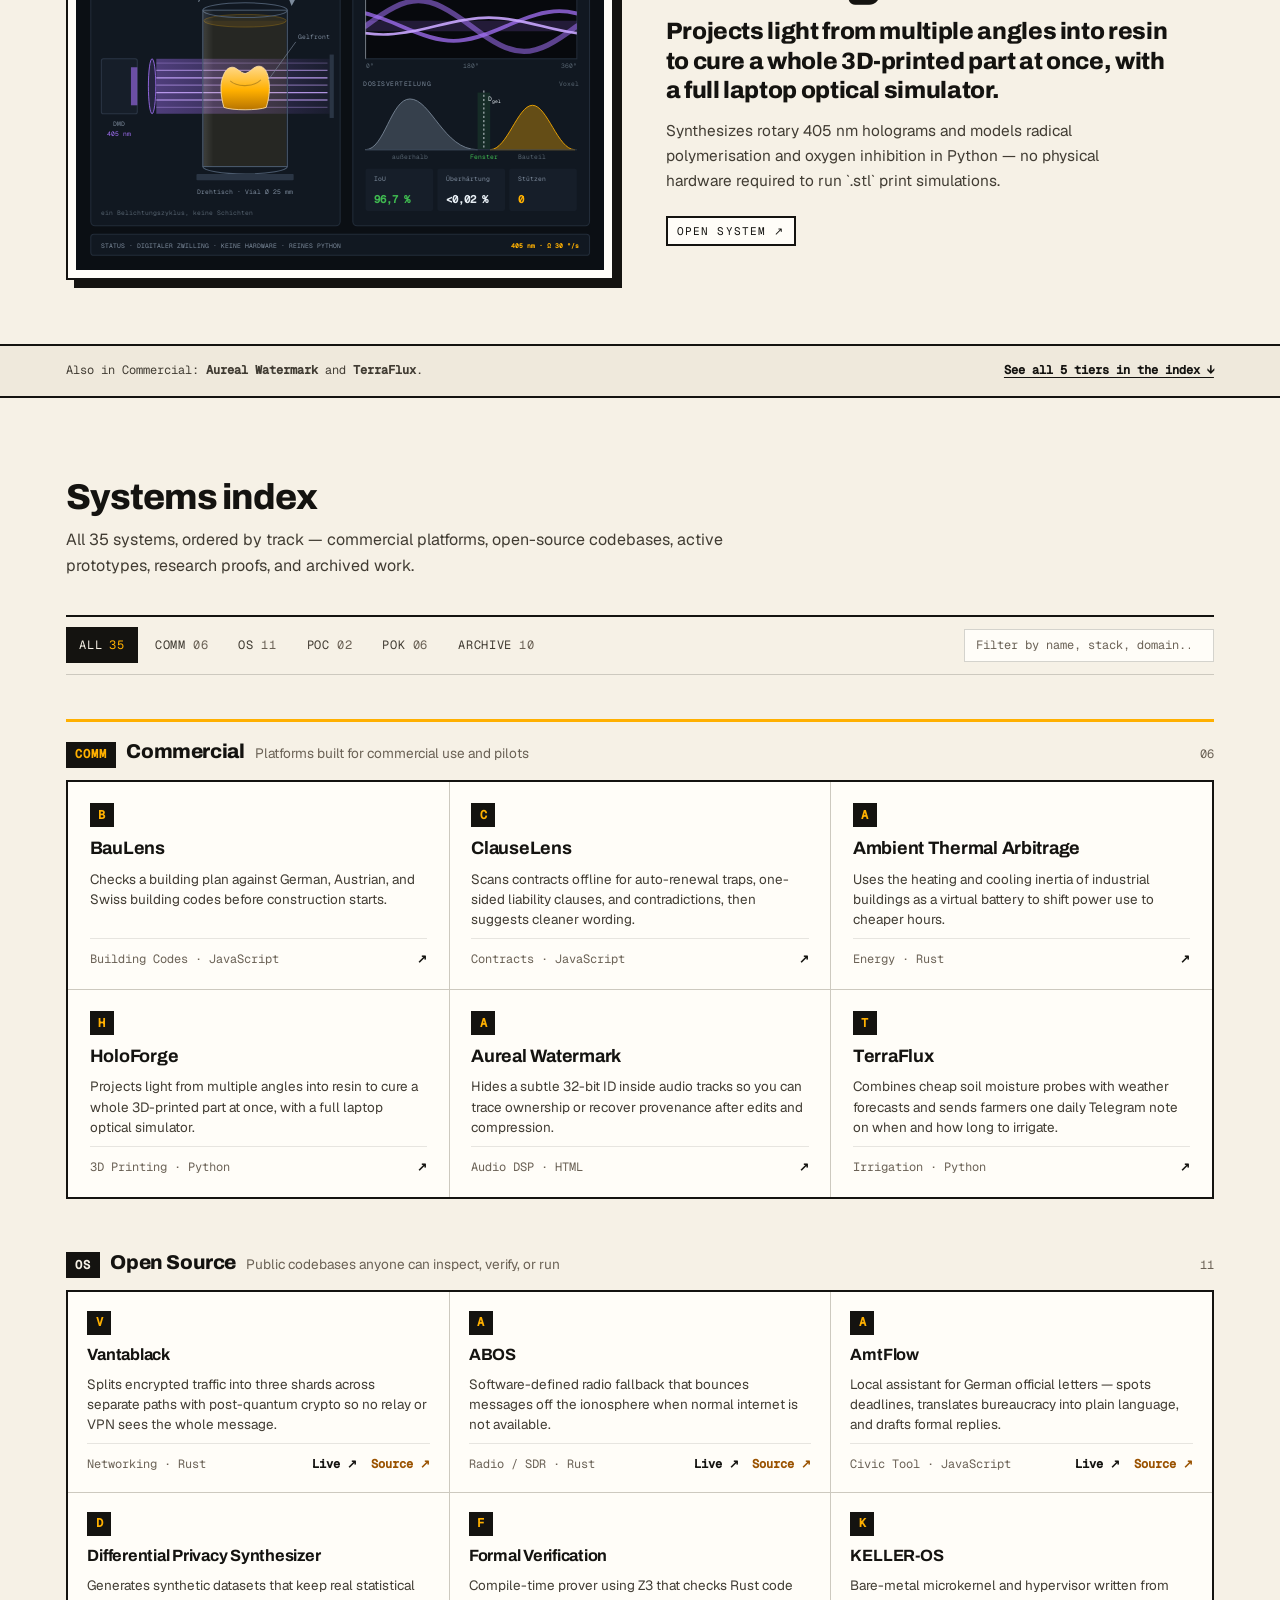
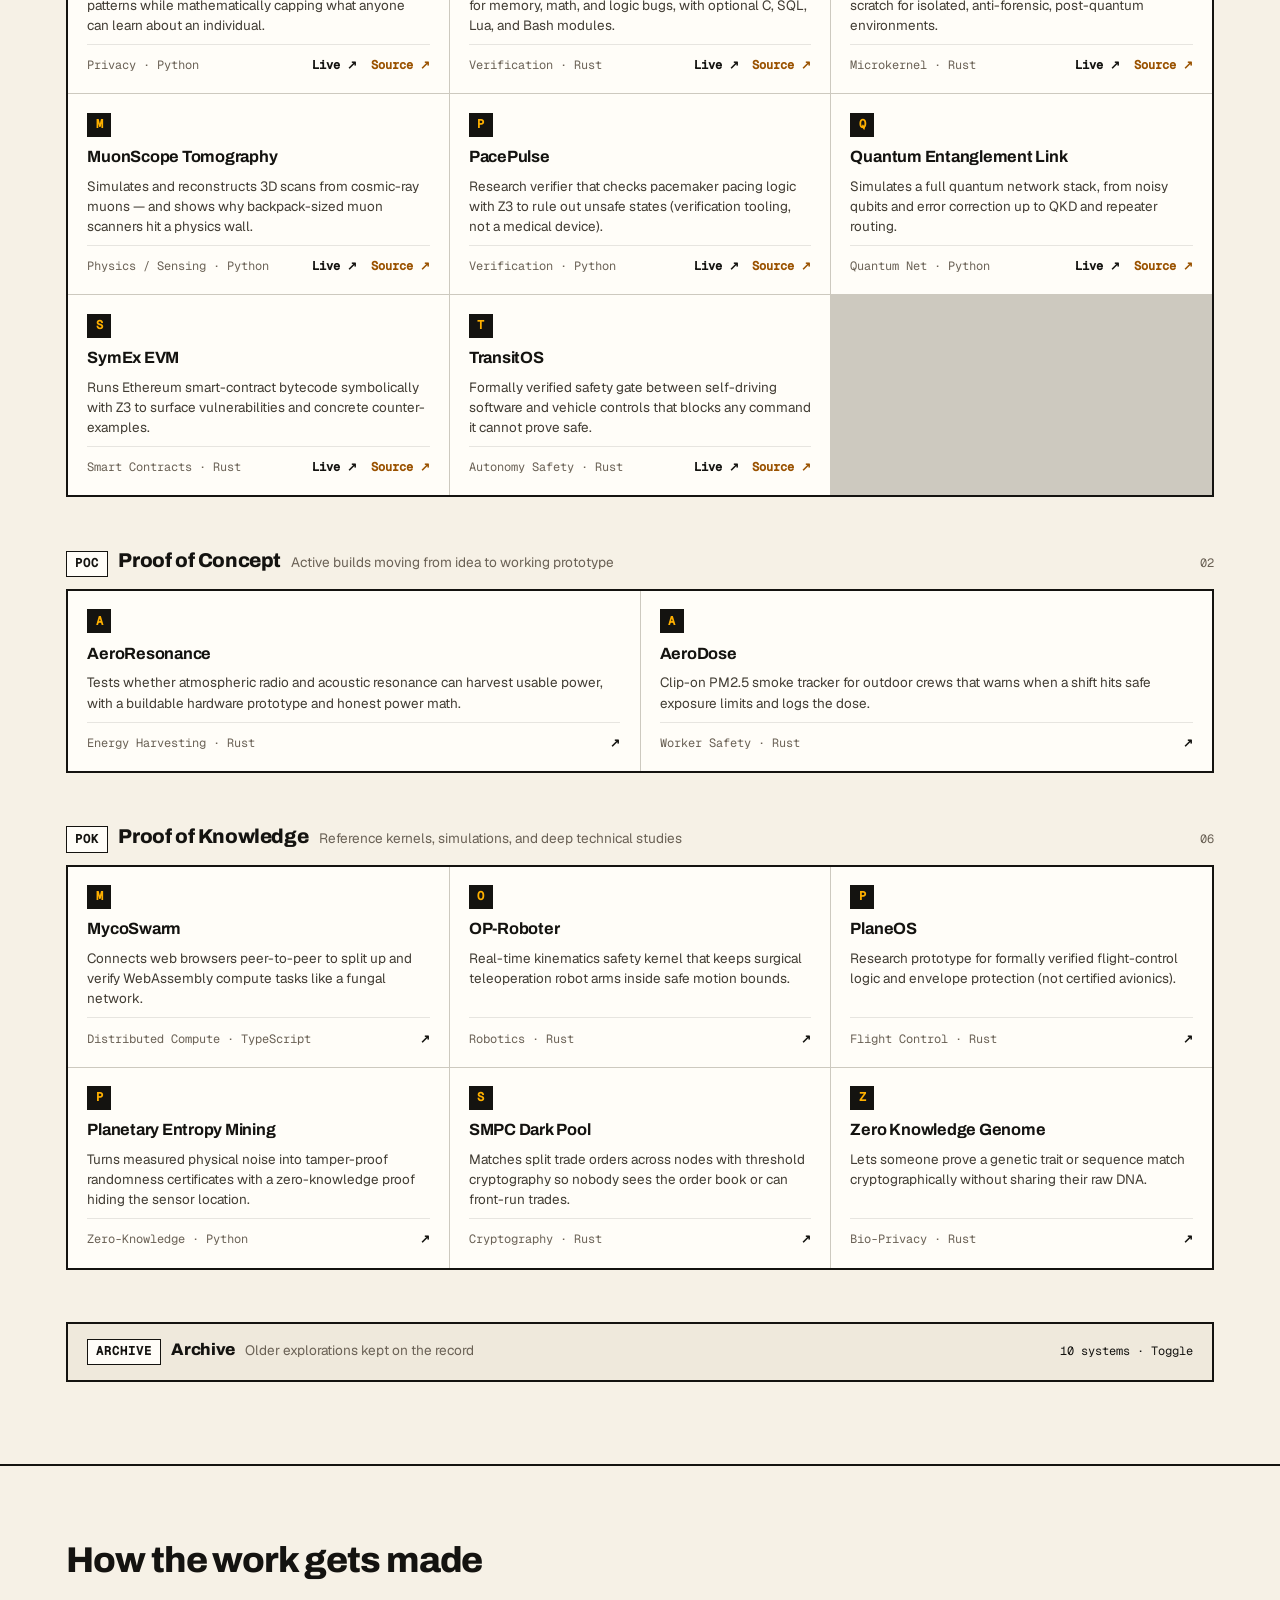
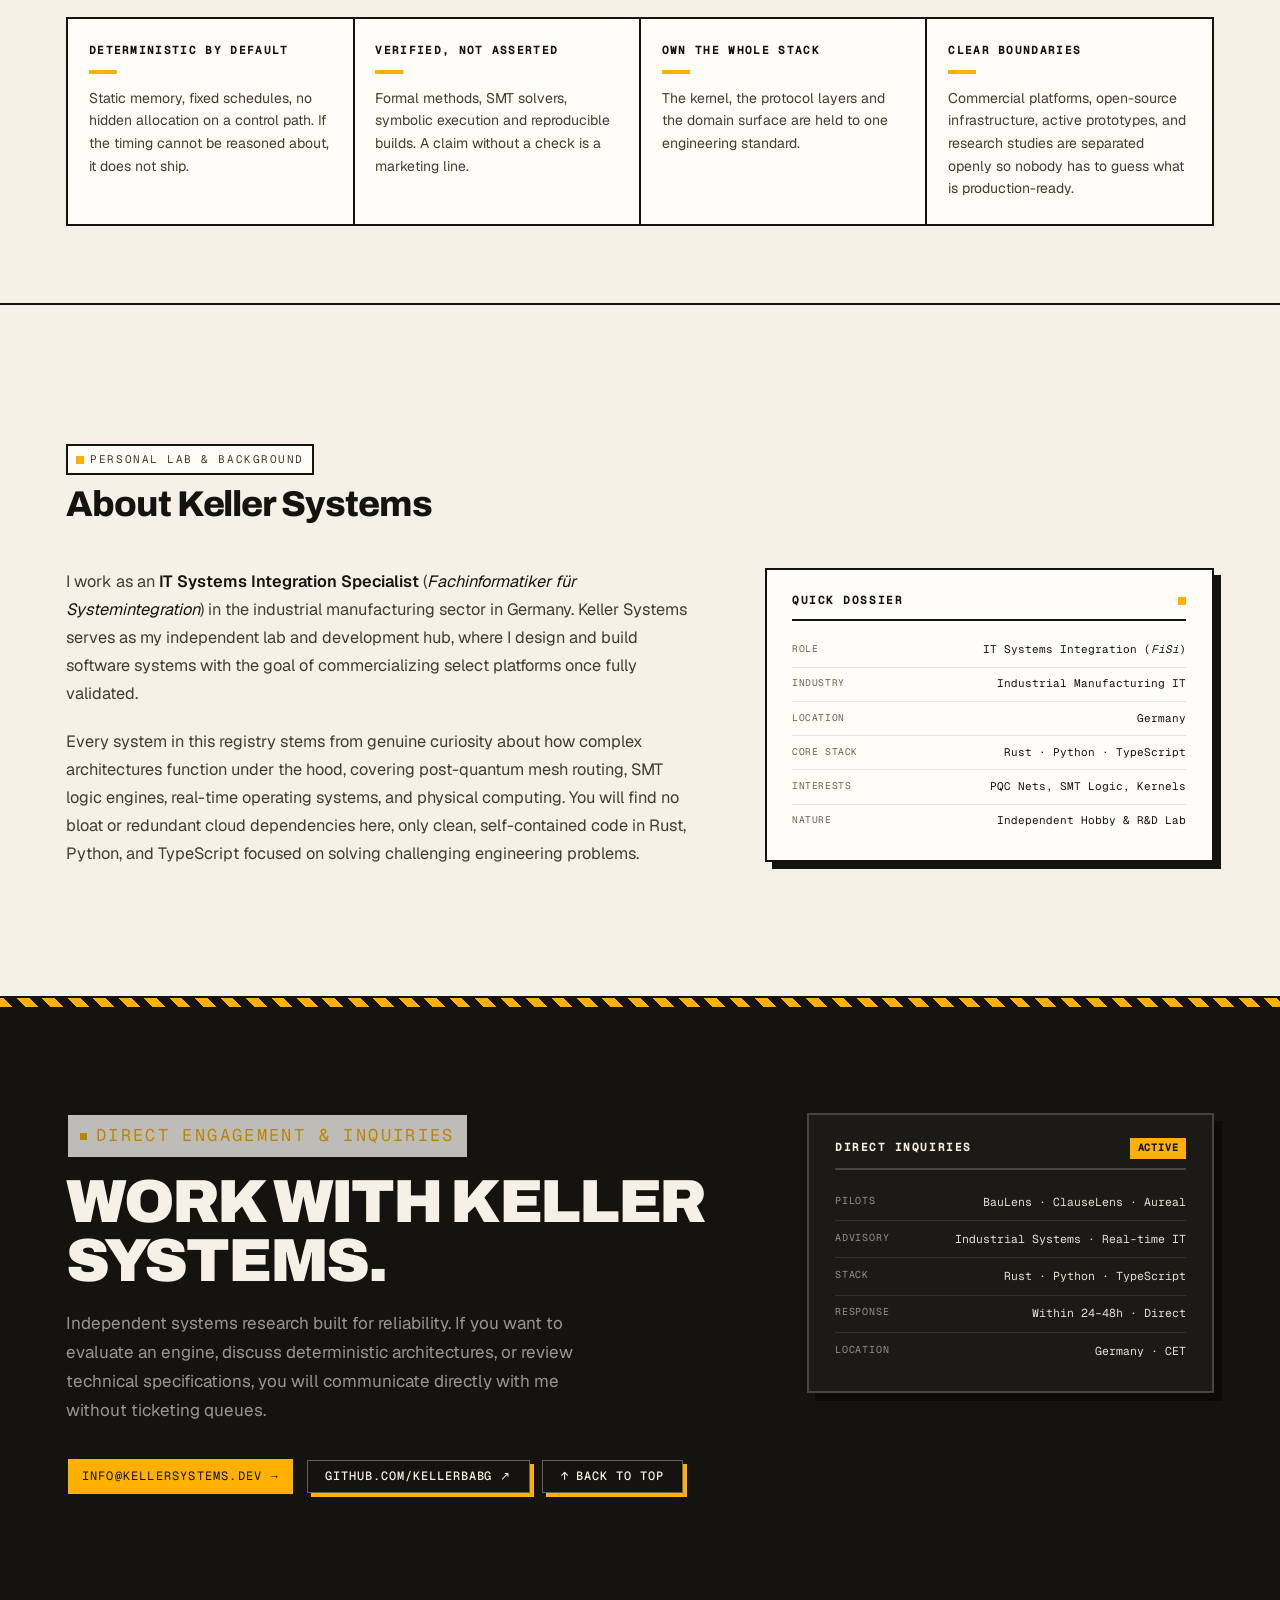
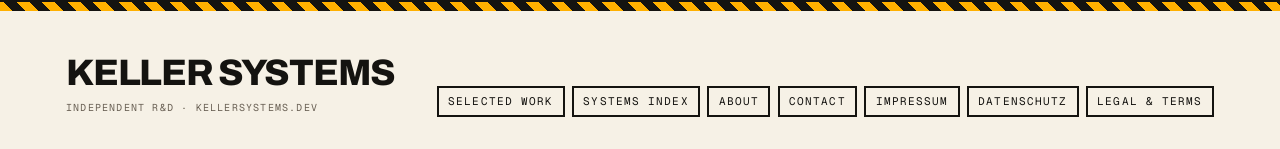
==== commit 04d443df: "Remove m-head and m-foot chrome from all schematic plates" ====
--- a/index.html
+++ b/index.html
@@ -9,7 +9,7 @@
 <meta name="description" content="Independent research and systems engineering: post-quantum mesh routing, cosmic-ray tomography, deterministic flight control, zero-knowledge identity and passive water harvesting.">
 <script>try{if(localStorage.getItem('ks-theme')==='dark'){document.documentElement.setAttribute('data-theme','dark');var m=document.getElementById('themeColorMeta');if(m)m.content='#332632';}}catch(e){}</script>
 <link rel="stylesheet" href="/assets/fonts/fonts.css">
-<link rel="stylesheet" href="style.css?v=15.3">
+<link rel="stylesheet" href="style.css?v=15.4">
 <style>
 /* Embedded critical styling to guarantee instant render regardless of CDN cache */
 /* CTA Architectural Styling */
@@ -307,7 +307,6 @@
         <div class="chapter-art">
           <span class="chapter-num" aria-hidden="true">01</span>
                                         <div class="measured">
-  <div class="m-head"><b>Vantablack</b><span>Three shards &middot; three roads &middot; chaos failover</span></div>
   <svg class="tech-schematic ts" viewBox="0 0 500 320" role="img" aria-label="A message is sealed with ML-KEM-768 and X25519, split into three Reed-Solomon shards and sent over three carrier routes. One shard is altered and dropped on a failed authentication tag, the satellite route is severed and rerouted to a hot reserve, and the exit node rebuilds the message from two of three shards.">
     <rect class="bg" width="500" height="320"/>
     <text x="16" y="22" class="m sm cap">SESSION 7F3A · HYBRID ML-KEM-768 + X25519</text>
@@ -413,7 +412,6 @@
     <text x="170" y="310" class="m xs">severed / dropped</text>
     <text x="484" y="310" class="m xs end">no hop holds more than one shard</text>
   </svg>
-  <div class="m-foot">7-node L2 carrier mesh (simulated) &middot; Reed&ndash;Solomon RS(2,1) &middot; Hybrid ML-KEM-768 / X25519 &middot; per-shard HKDF + Poly1305 &middot; &le;55&nbsp;ms failover</div>
 </div>
         </div>
         <div class="chapter-body">
@@ -430,7 +428,6 @@
         <div class="chapter-art">
           <span class="chapter-num" aria-hidden="true">02</span>
                                         <div class="measured">
-  <div class="m-head"><b>BauLens</b><span>Regelprofil NRW // Abstandsfl&auml;chen</span></div>
   <svg class="tech-schematic ts" viewBox="0 0 500 320" role="img" aria-label="Isometric LOD200 massing, 7.50 m high, with setback areas on all four sides. The north setback crosses the plot boundary by 0.40 m: 3.35 m present, 3.75 m required, flagged as a defect. East, south and west pass.">
     <rect class="bg" width="500" height="320"/>
     <circle cx="20" cy="19" r="3" class="cy"/>
@@ -524,7 +521,6 @@
     <rect x="290" y="270" width="188" height="20" rx="2" fill="rgba(57,197,207,.08)" stroke="rgba(57,197,207,.4)"/>
     <text x="384" y="283" class="cy b xs mid">1 MANGEL · 3 OK · REPRODUZIERBAR</text>
   </svg>
-  <div class="m-foot">IFC4 / BIM &middot; &sect; 6 BauO NRW Abstandsfl&auml;chen &middot; DIN 18040 &middot; BauGB &sect;34</div>
 </div>
         </div>
         <div class="chapter-body">
@@ -542,7 +538,6 @@
         <div class="chapter-art">
           <span class="chapter-num" aria-hidden="true">03</span>
                                         <div class="measured">
-  <div class="m-head"><b>ClauseLens</b><span>Klausel-Konsistenzprüfung // Deontische Logik + SMT</span></div>
   <svg class="tech-schematic ts" viewBox="0 0 500 320" role="img" aria-label="Contract clauses translated into deontic formulas of obligation, permission and prohibition. The Z3 solver returns UNSAT for clauses 4.2 and 6.1, which contradict each other. Risk score 72 of 100 with three findings under BGB sections 307 and 309.">
     <rect class="bg" width="500" height="320"/>
     <circle cx="20" cy="19" r="3" fill="#f85149" opacity=".8"/>
@@ -661,7 +656,6 @@
     <text x="441" y="274" class="m xs mid">PDF-Befund</text>
     <text x="320" y="294" class="d xs">lokal · kein LLM · kein Upload</text>
   </svg>
-  <div class="m-foot">Deontische Modallogik &middot; BGB &sect;&sect; 305&ndash;310 AGB-Pr&uuml;fung &middot; SMT-Z3 Solver</div>
 </div>
         </div>
         <div class="chapter-body">
@@ -679,7 +673,6 @@
         <div class="chapter-art">
           <span class="chapter-num" aria-hidden="true">04</span>
                                         <div class="measured">
-  <div class="m-head"><b>Ambient Thermal Arbitrage</b><span>Geb&auml;ude als virtuelle Batterie // EPEX Day-Ahead</span></div>
   <svg class="tech-schematic ts" viewBox="0 0 500 320" role="img" aria-label="24-hour simulation. The building pre-cools from 10 to 15 h during negative day-ahead prices, lets indoor temperature drift within the plus or minus 0.5 K comfort band, and draws zero heat-pump power from 17 to 21 h during the evening peak, saving 41.8 percent.">
     <rect class="bg" width="500" height="320"/>
 
@@ -765,7 +758,6 @@
     <text x="280" y="299" class="ok b xs">Komfortverletzung 0 h</text>
     <text x="475" y="299" class="sig b xs end">−41,8 %</text>
   </svg>
-  <div class="m-foot">Sensible W&auml;rmekapazit&auml;t C<sub>th</sub> &middot; 48h Rolling MPC &middot; EPEX Spot Day-Ahead</div>
 </div>
         </div>
         <div class="chapter-body">
@@ -783,7 +775,6 @@
         <div class="chapter-art">
           <span class="chapter-num" aria-hidden="true">05</span>
                                         <div class="measured">
-  <div class="m-head"><b>HoloForge</b><span>Volumetrischer 3D-Druck (CAL) &middot; Digital Twin</span></div>
   <svg class="tech-schematic ts" viewBox="0 0 500 320" role="img" aria-label="Computed axial lithography: a 405 nm projector shines computed patterns through a rotating resin vial, curing a whole dental crown at once. Beside it, the projection sinogram over 0 to 360 degrees and the dose histogram, with part and background voxels separated by the gel threshold. IoU 96.7 percent, overcure under 0.02 percent, no supports.">
     <defs>
       <linearGradient id="hfBeam" x1="0" x2="1" y1="0" y2="0">
@@ -899,7 +890,6 @@
     <text x="24" y="299" class="m xs">STATUS · DIGITALER ZWILLING · KEINE HARDWARE · REINES PYTHON</text>
     <text x="476" y="299" class="sig b xs end">405 nm · Ω 30 °/s</text>
   </svg>
-  <div class="m-foot">Computed Axial Lithography &middot; Radon-Transformation &middot; Wellenoptik &middot; Zero Supports</div>
 </div>
         </div>
         <div class="chapter-body">
--- a/style.css
+++ b/style.css
@@ -978,11 +978,6 @@
 /* ---- Measured panel: real directory sizes, drawn to scale ------------- */
 .measured { background: var(--plate); border: 2px solid var(--ink); box-shadow: 8px 8px 0 var(--ink); }
 .chapter-dark .measured { box-shadow: 8px 8px 0 var(--signal); }
-.m-head { display: flex; justify-content: space-between; align-items: baseline; gap: .75rem;
-  padding: .7rem .8rem .7rem 4.4rem; border-bottom: 2px solid var(--ink); }
-.m-head b { font-family: var(--font-display); font-weight: 900; font-size: .8rem; text-transform: uppercase;
-  letter-spacing: .04em; color: var(--ink); }
-.m-head span { font-family: var(--font-mono); font-size: .64rem; letter-spacing: .08em; text-transform: uppercase; color: var(--muted); }
 .m-map { display: block; width: 100%; height: auto; padding: .5rem; }
 .tech-schematic { display: block; width: 100%; height: auto; padding: .5rem; }
 .sch-grid { stroke: rgba(20, 19, 16, 0.14); stroke-dasharray: 2, 3; }
@@ -1004,8 +999,6 @@
 text.tv { font-family: var(--font-mono); font-size: 8.6px; fill: #55503f; }
 text.tl.onmid { fill: #f6f1e6; }
 text.tv.onmid { fill: #b3ab98; }
-.m-foot { padding: .6rem .8rem .75rem; border-top: 1px solid var(--rule); font-family: var(--font-mono);
-  font-size: .62rem; line-height: 1.7; letter-spacing: .02em; color: var(--muted); }
 .docket { margin-top: 1rem; background: var(--plate); border: 2px solid var(--ink); padding: .75rem .85rem; }
 .docket h4 { font-family: var(--font-mono); font-size: .64rem; letter-spacing: .16em; text-transform: uppercase;
   color: var(--muted); margin: 0 0 .45rem; padding-bottom: .4rem; border-bottom: 1px solid var(--rule); font-weight: 400; }
